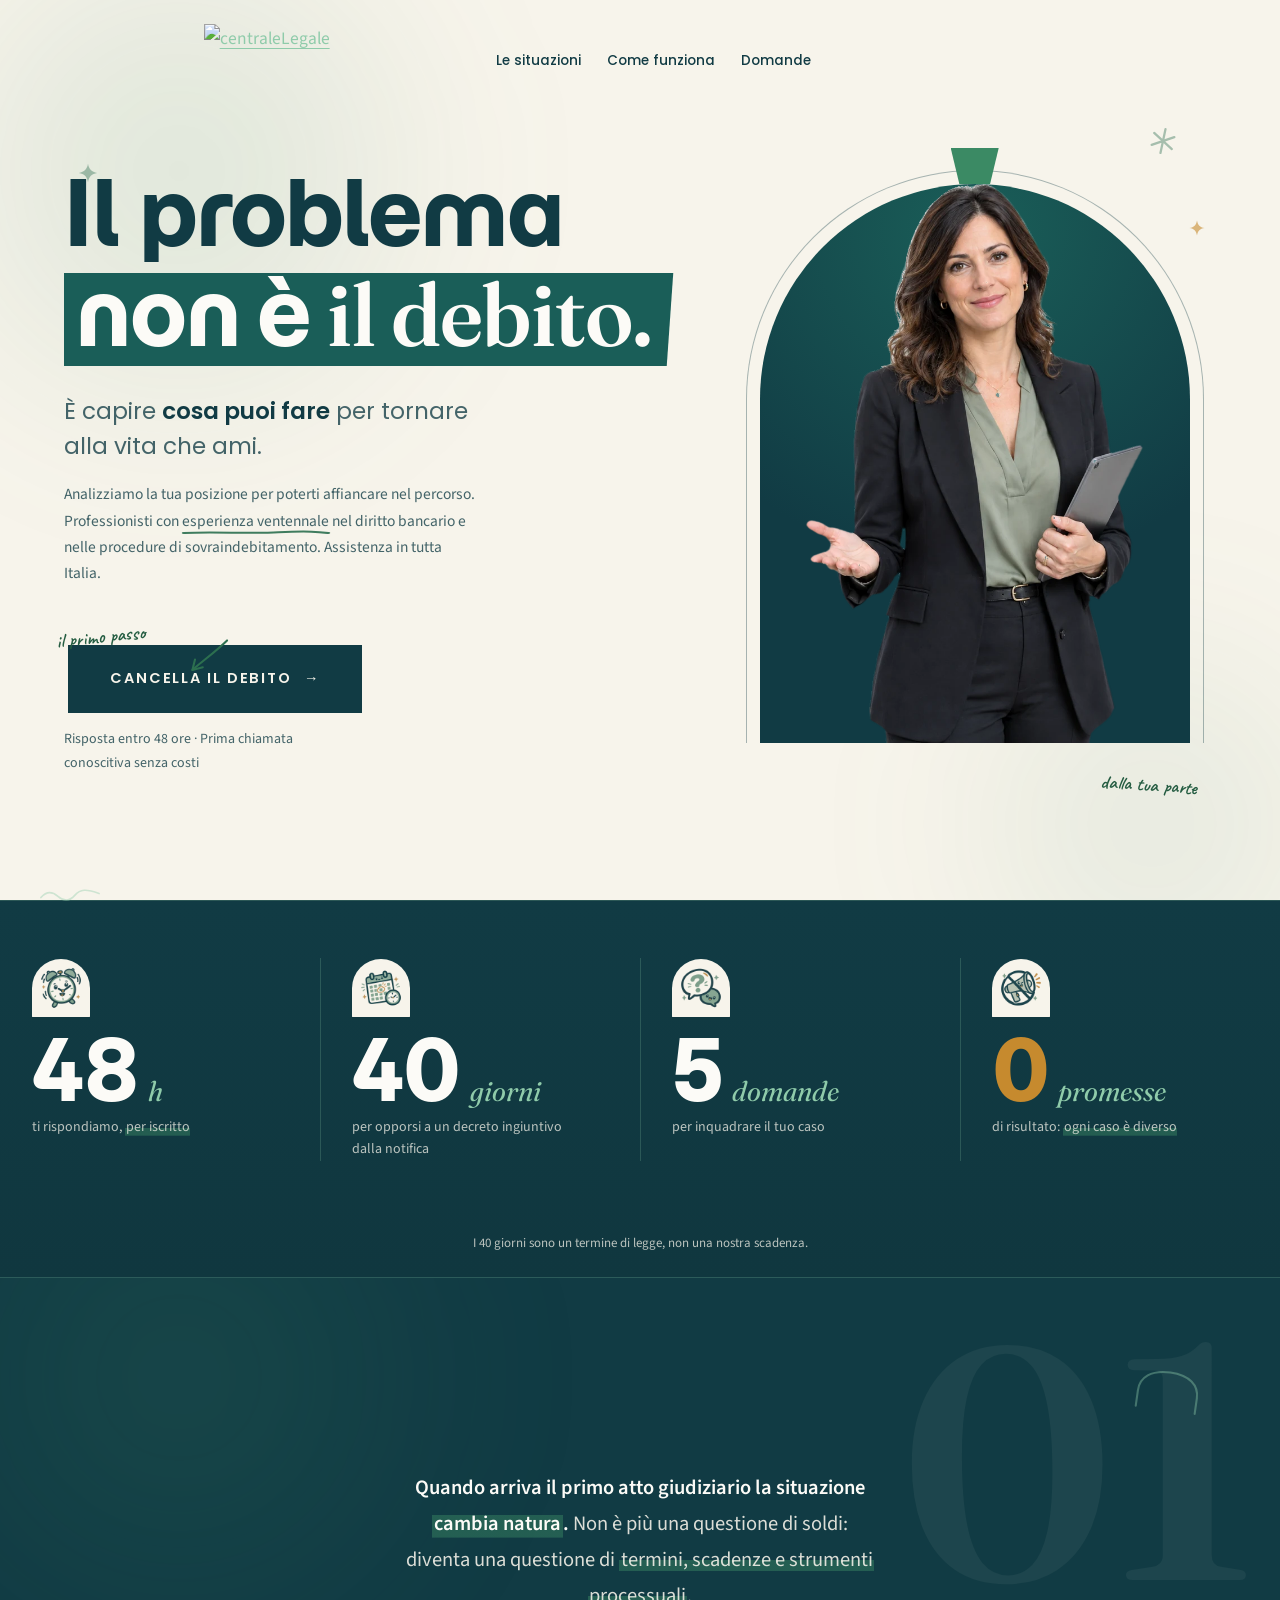
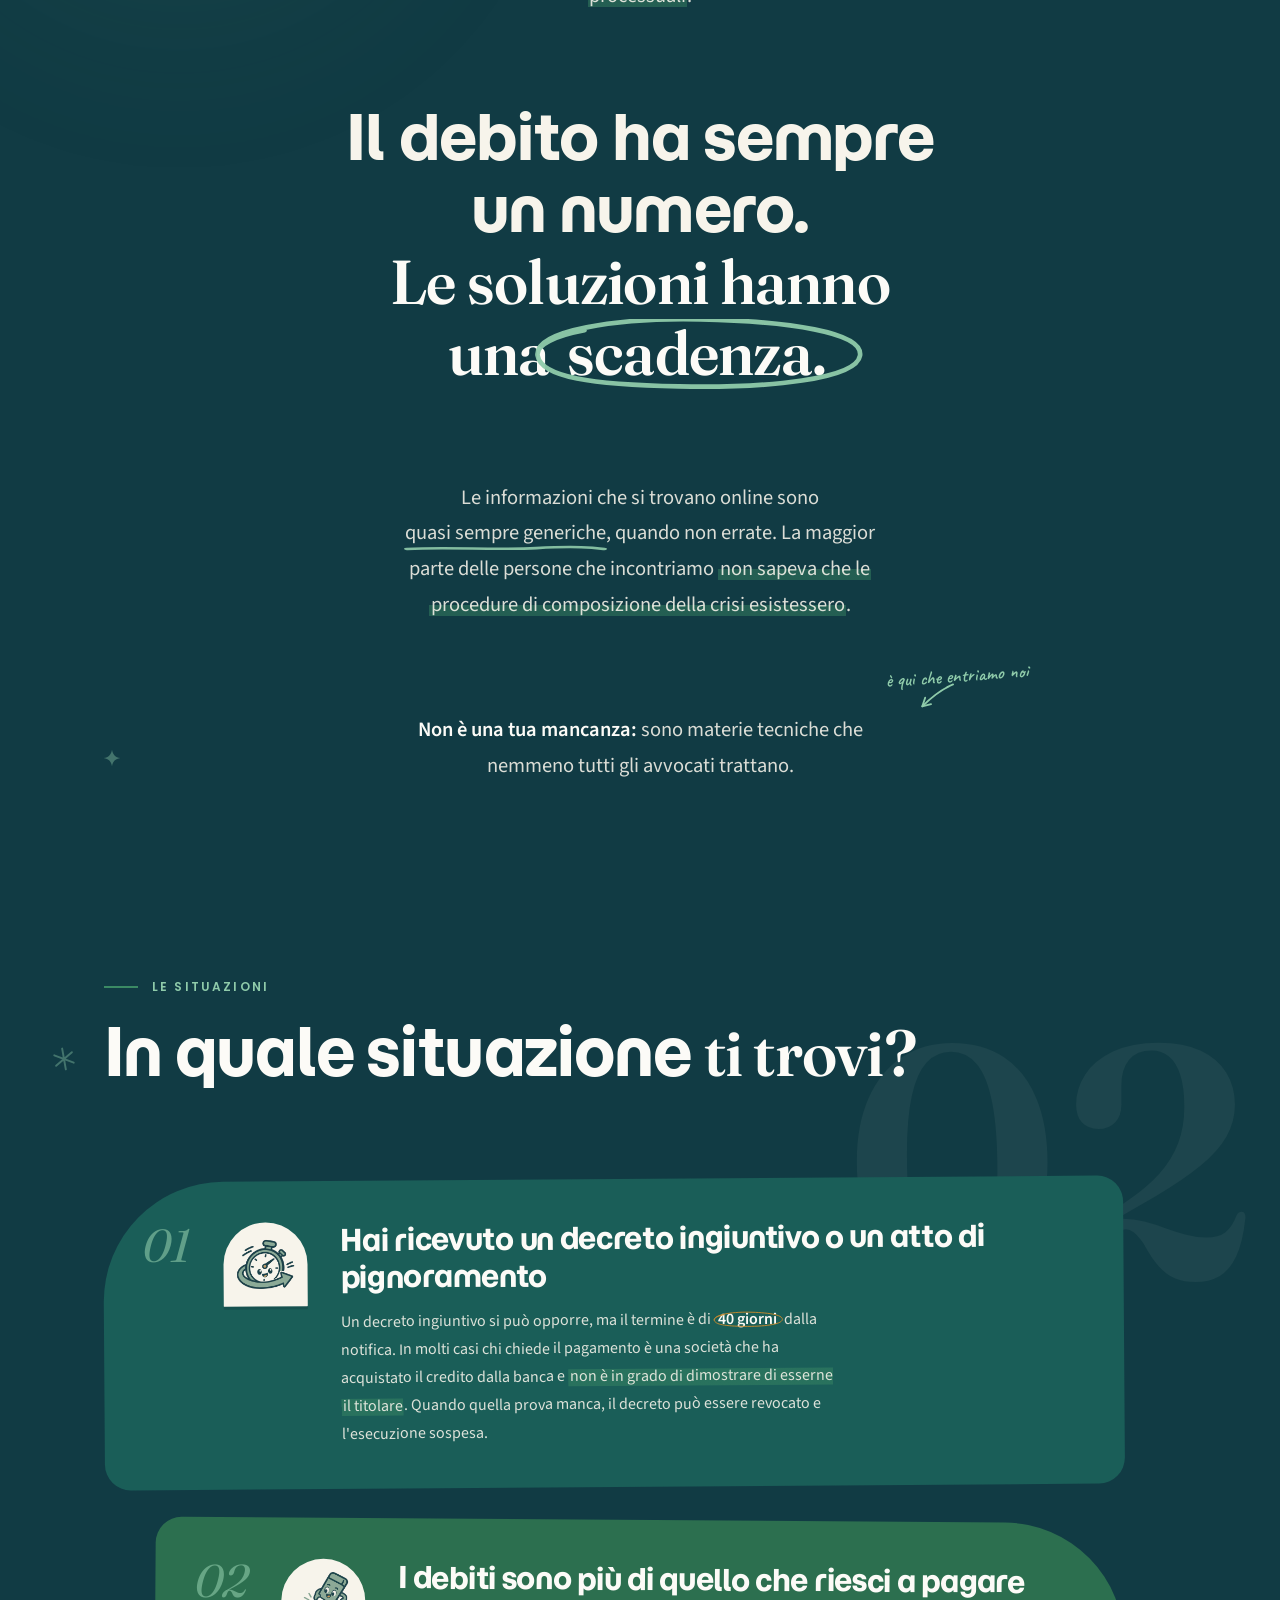
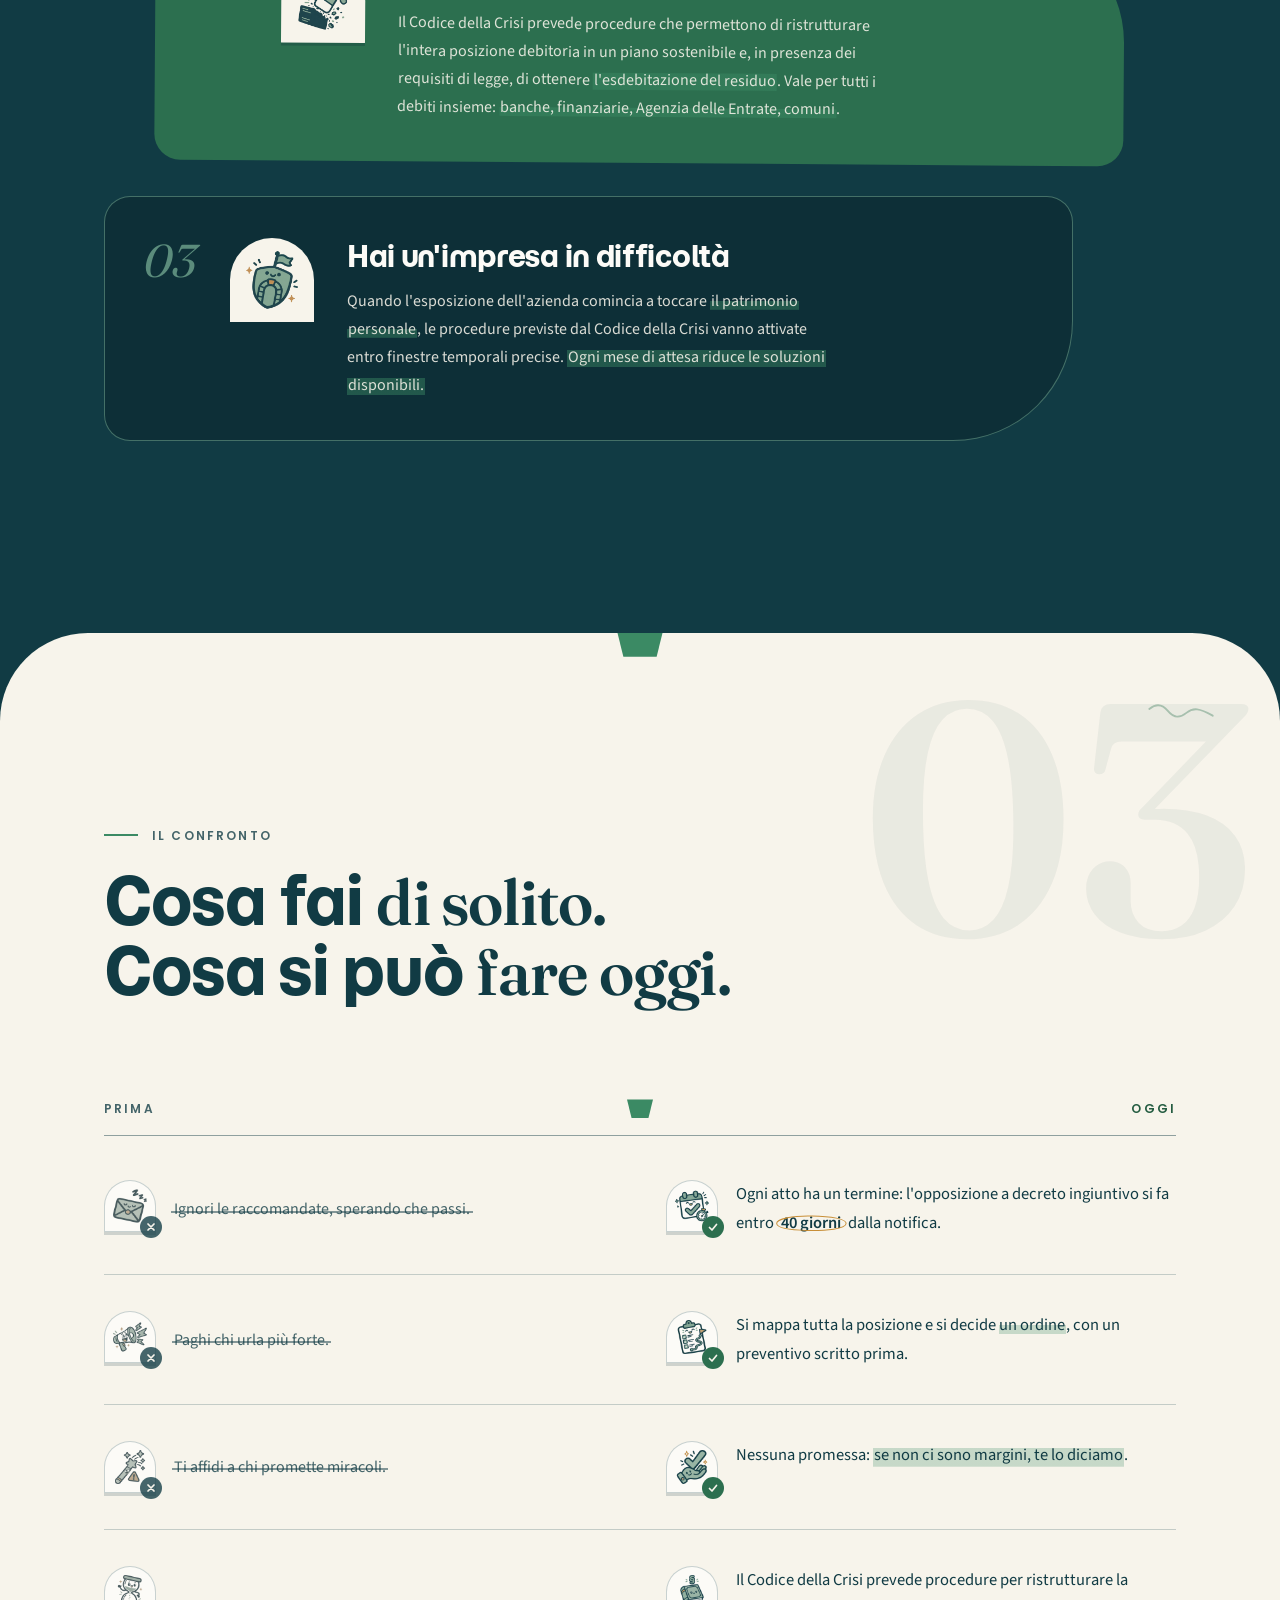
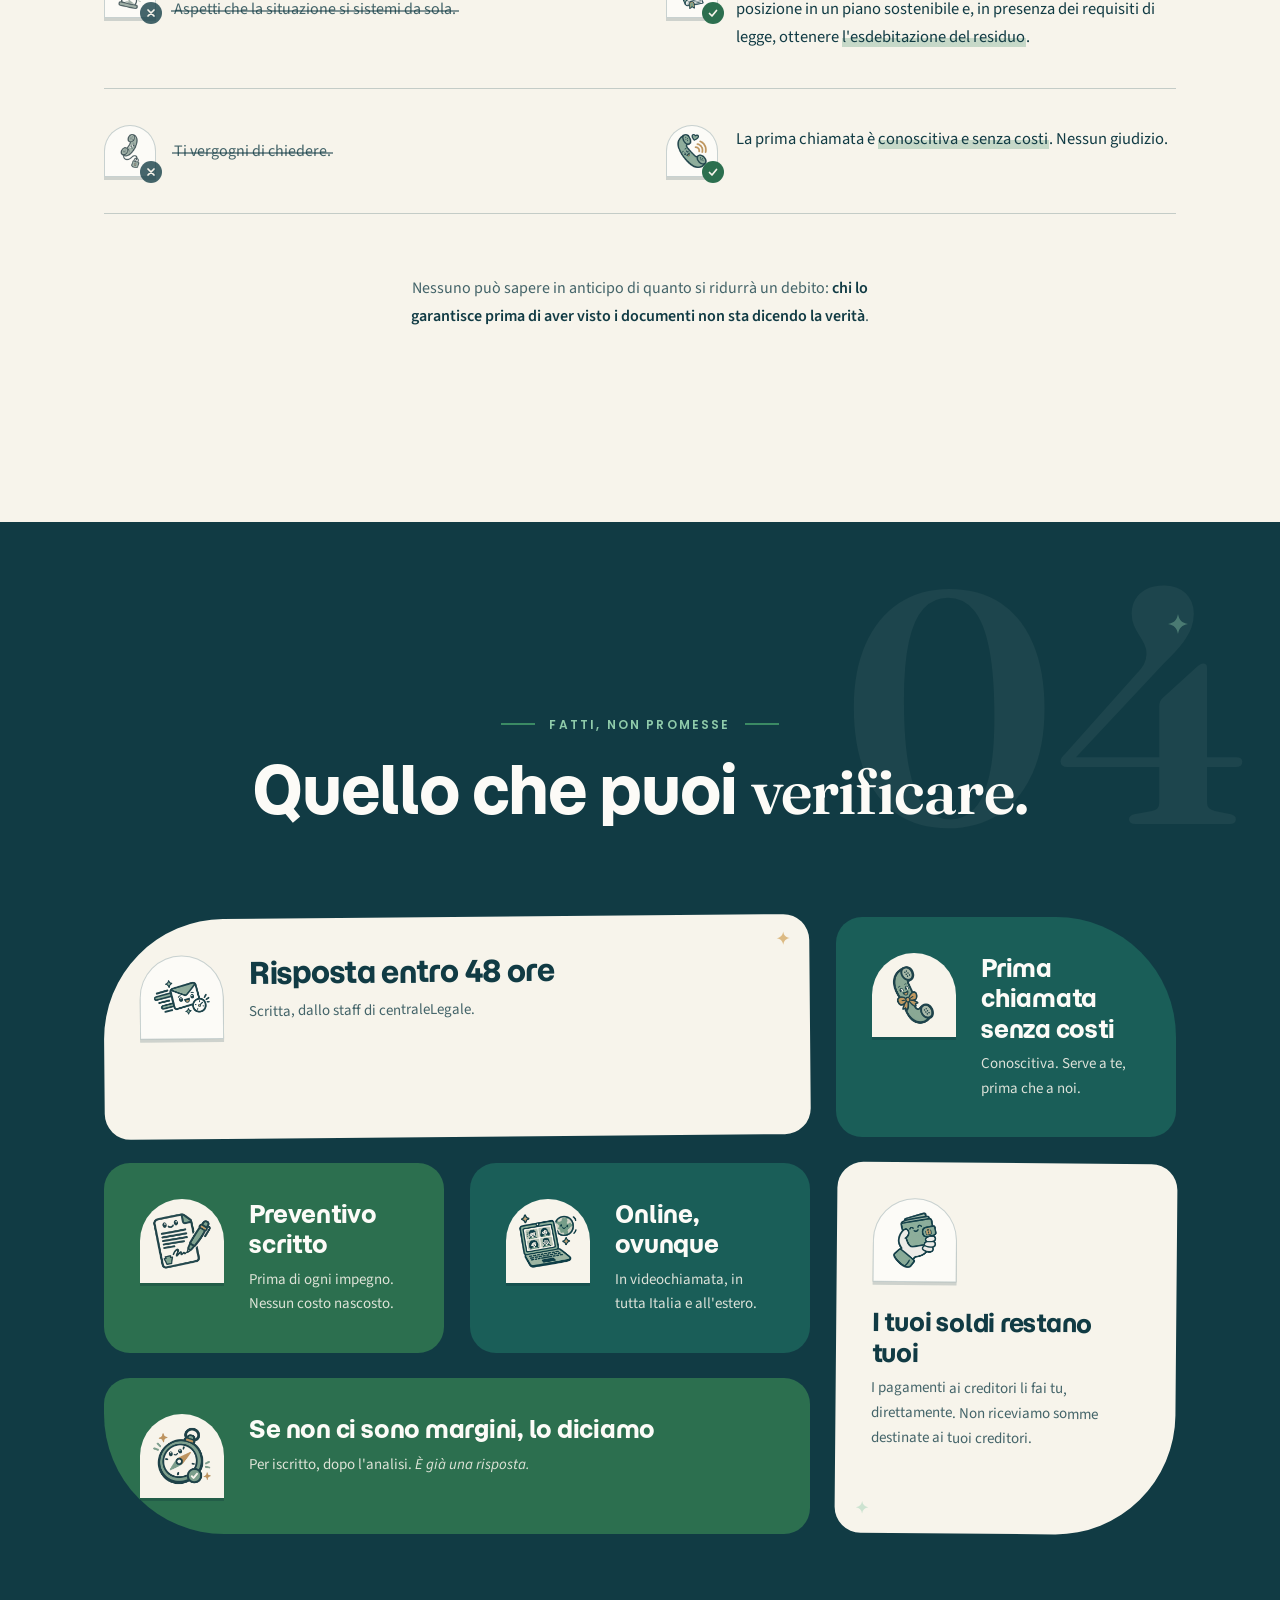
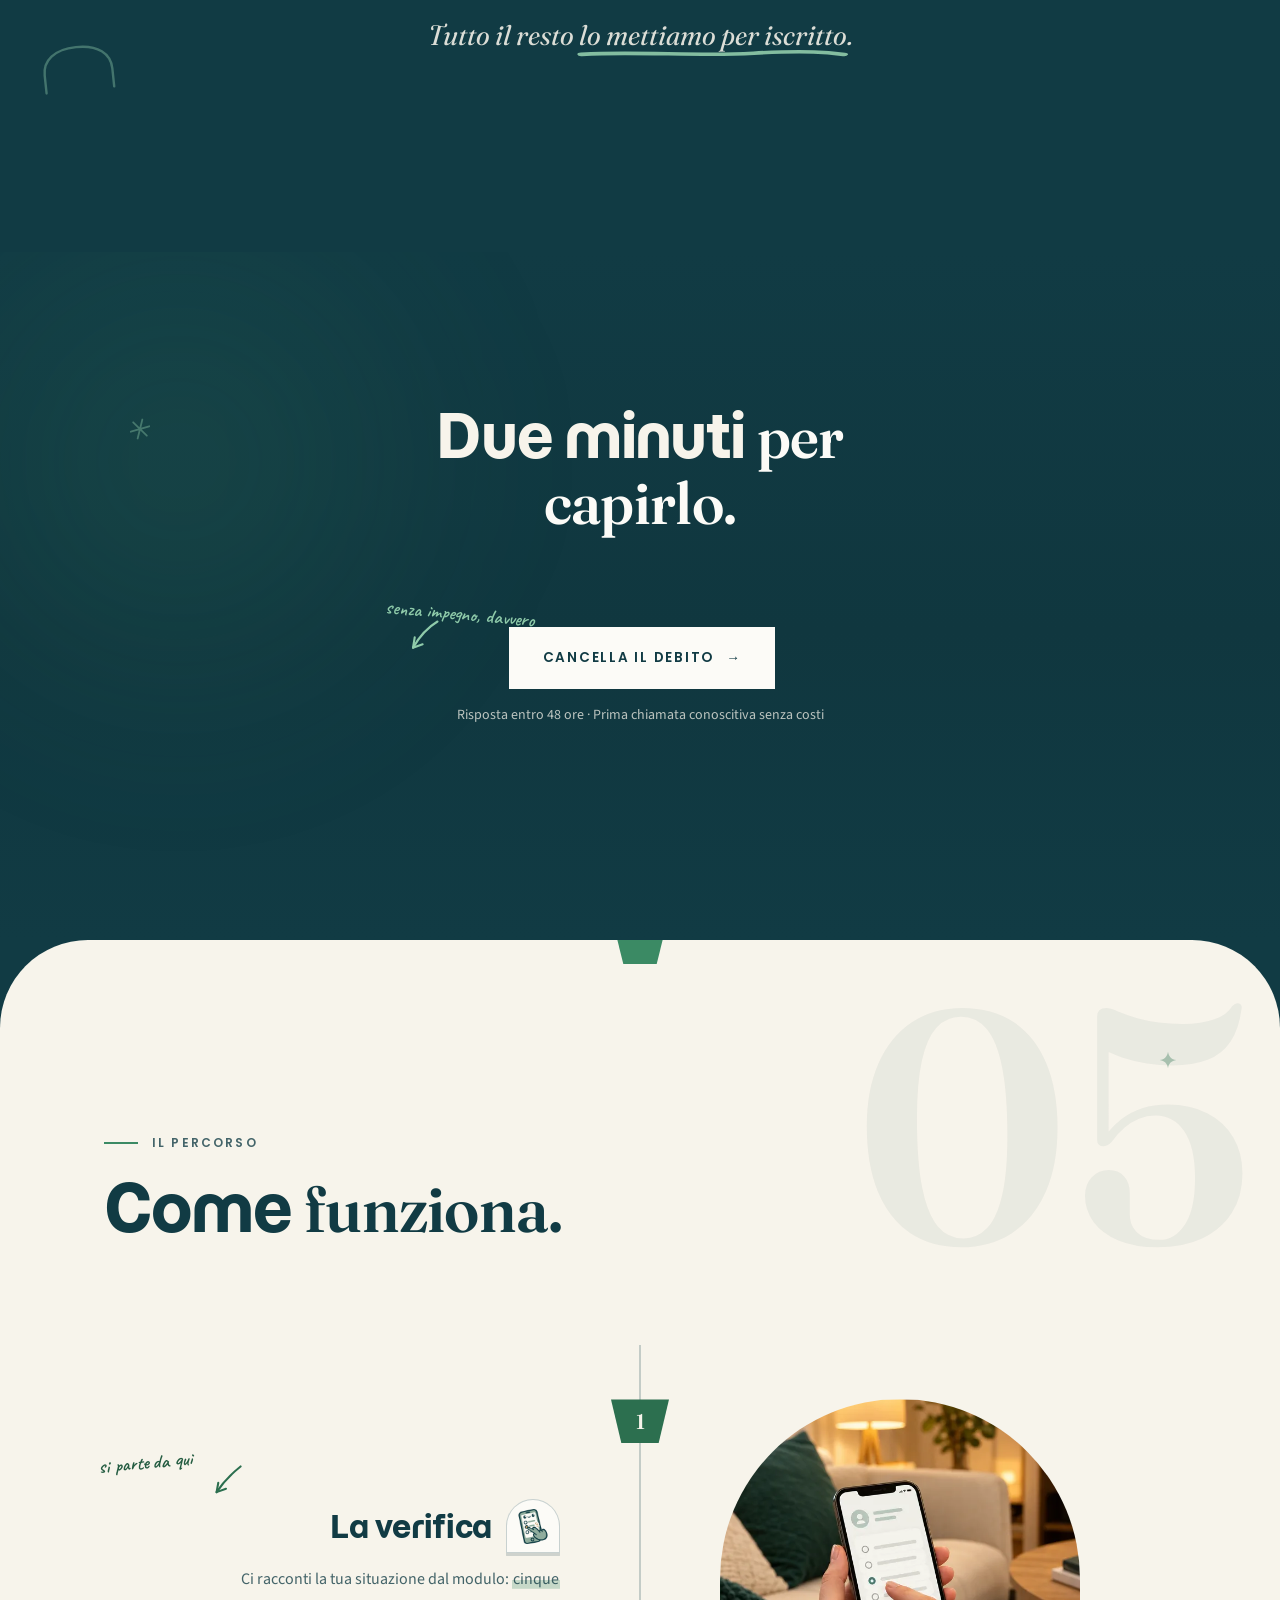
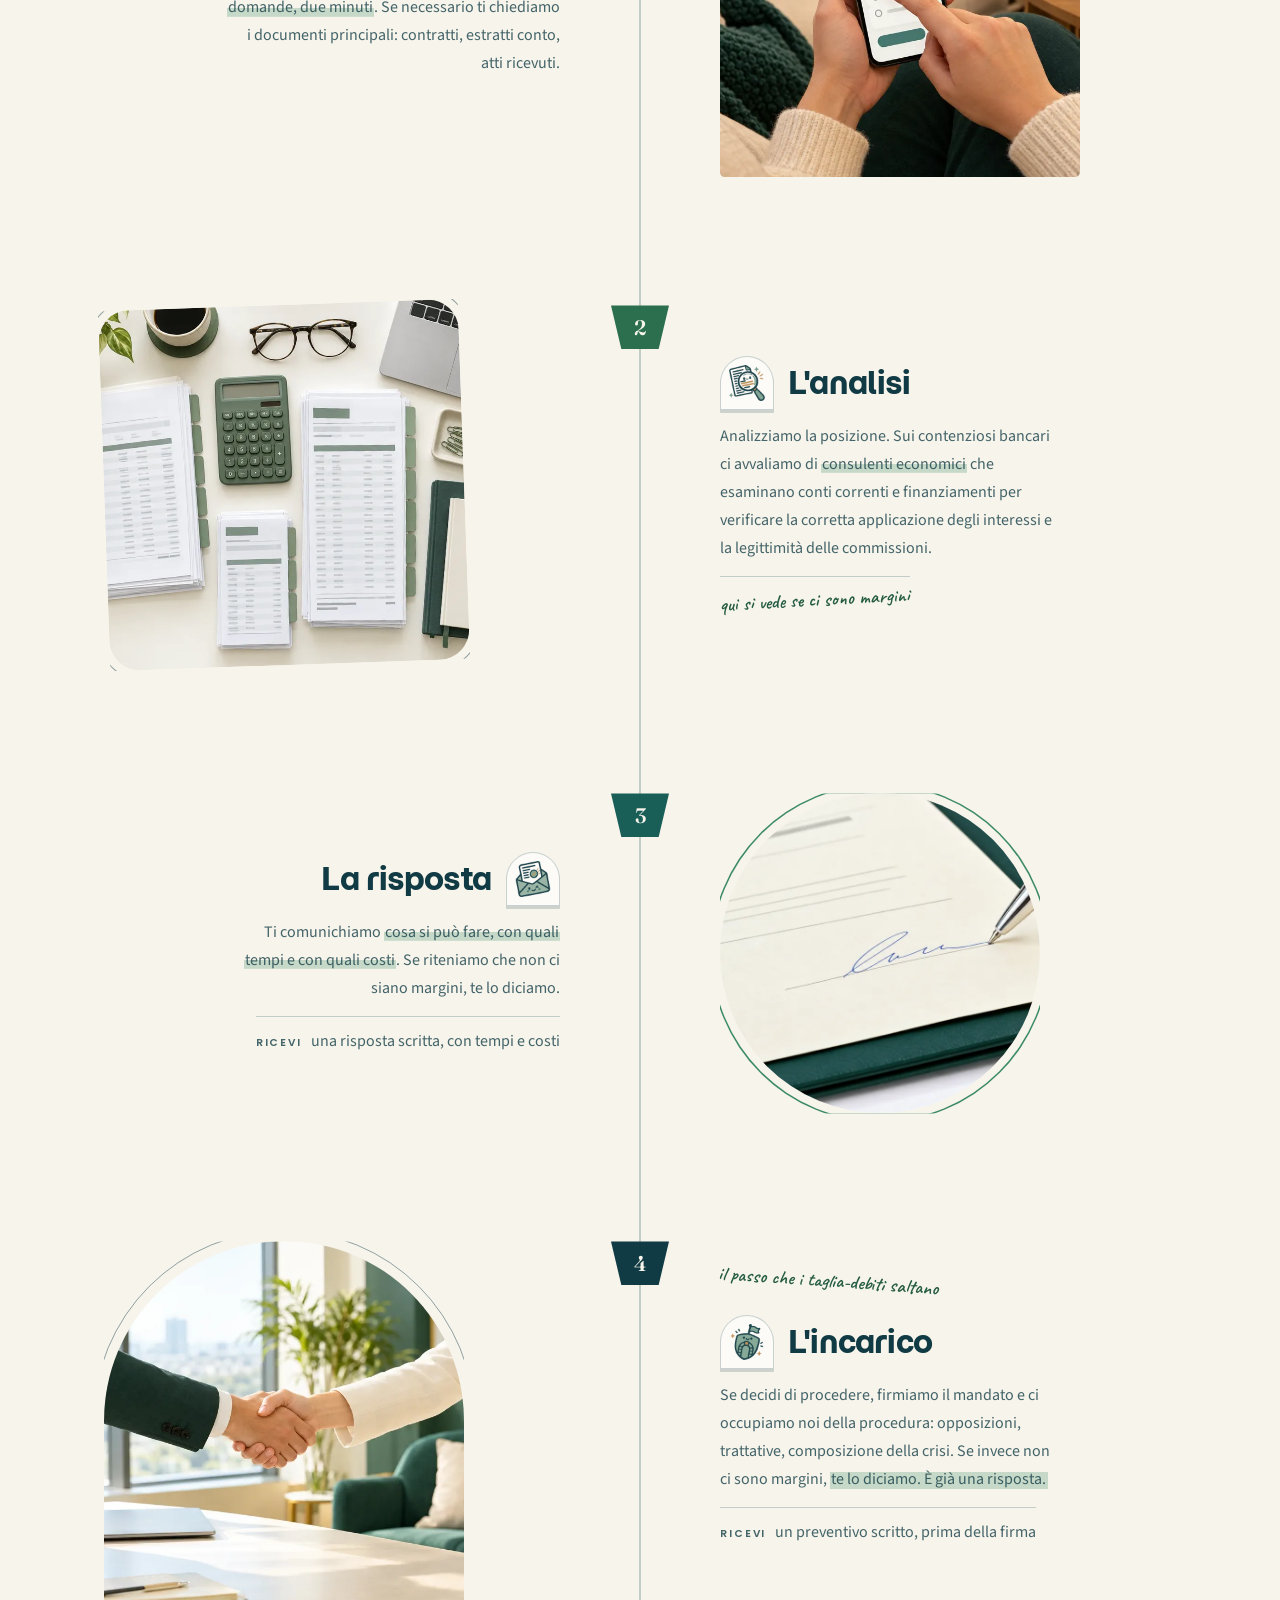
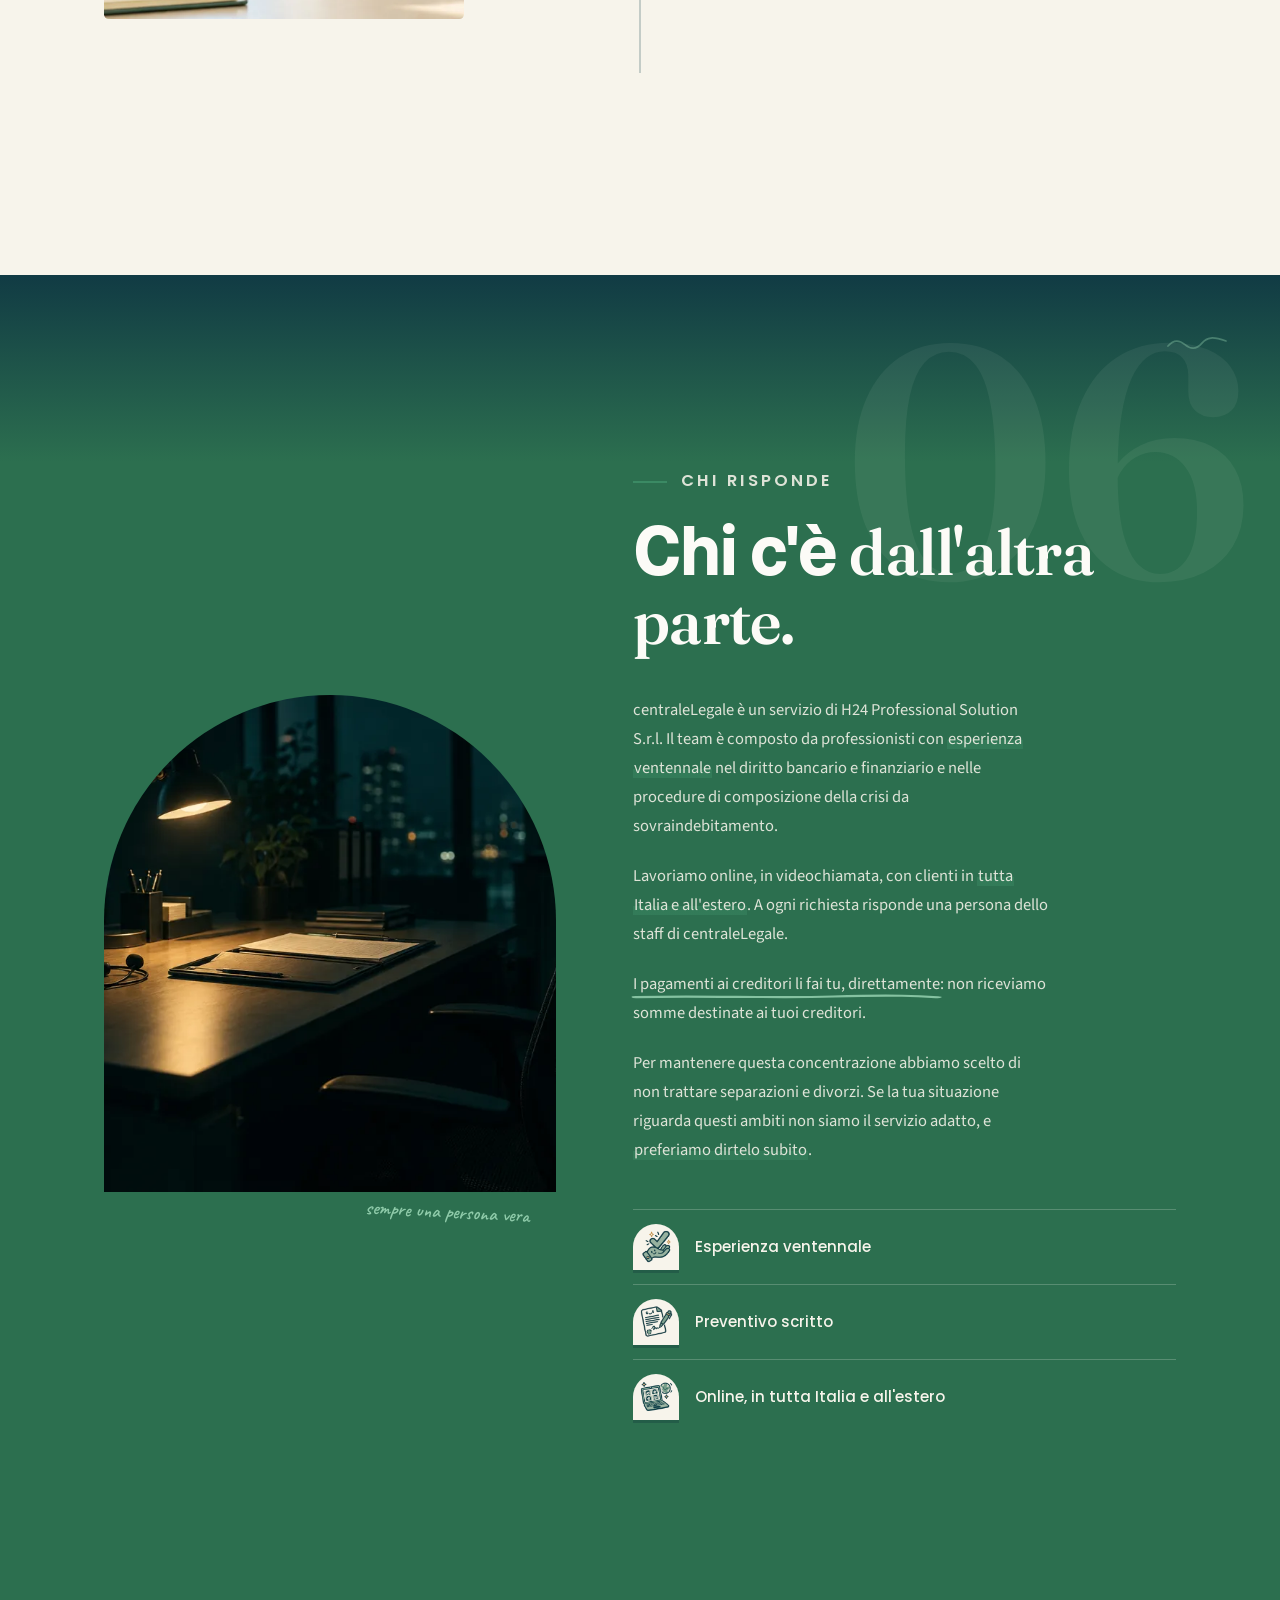
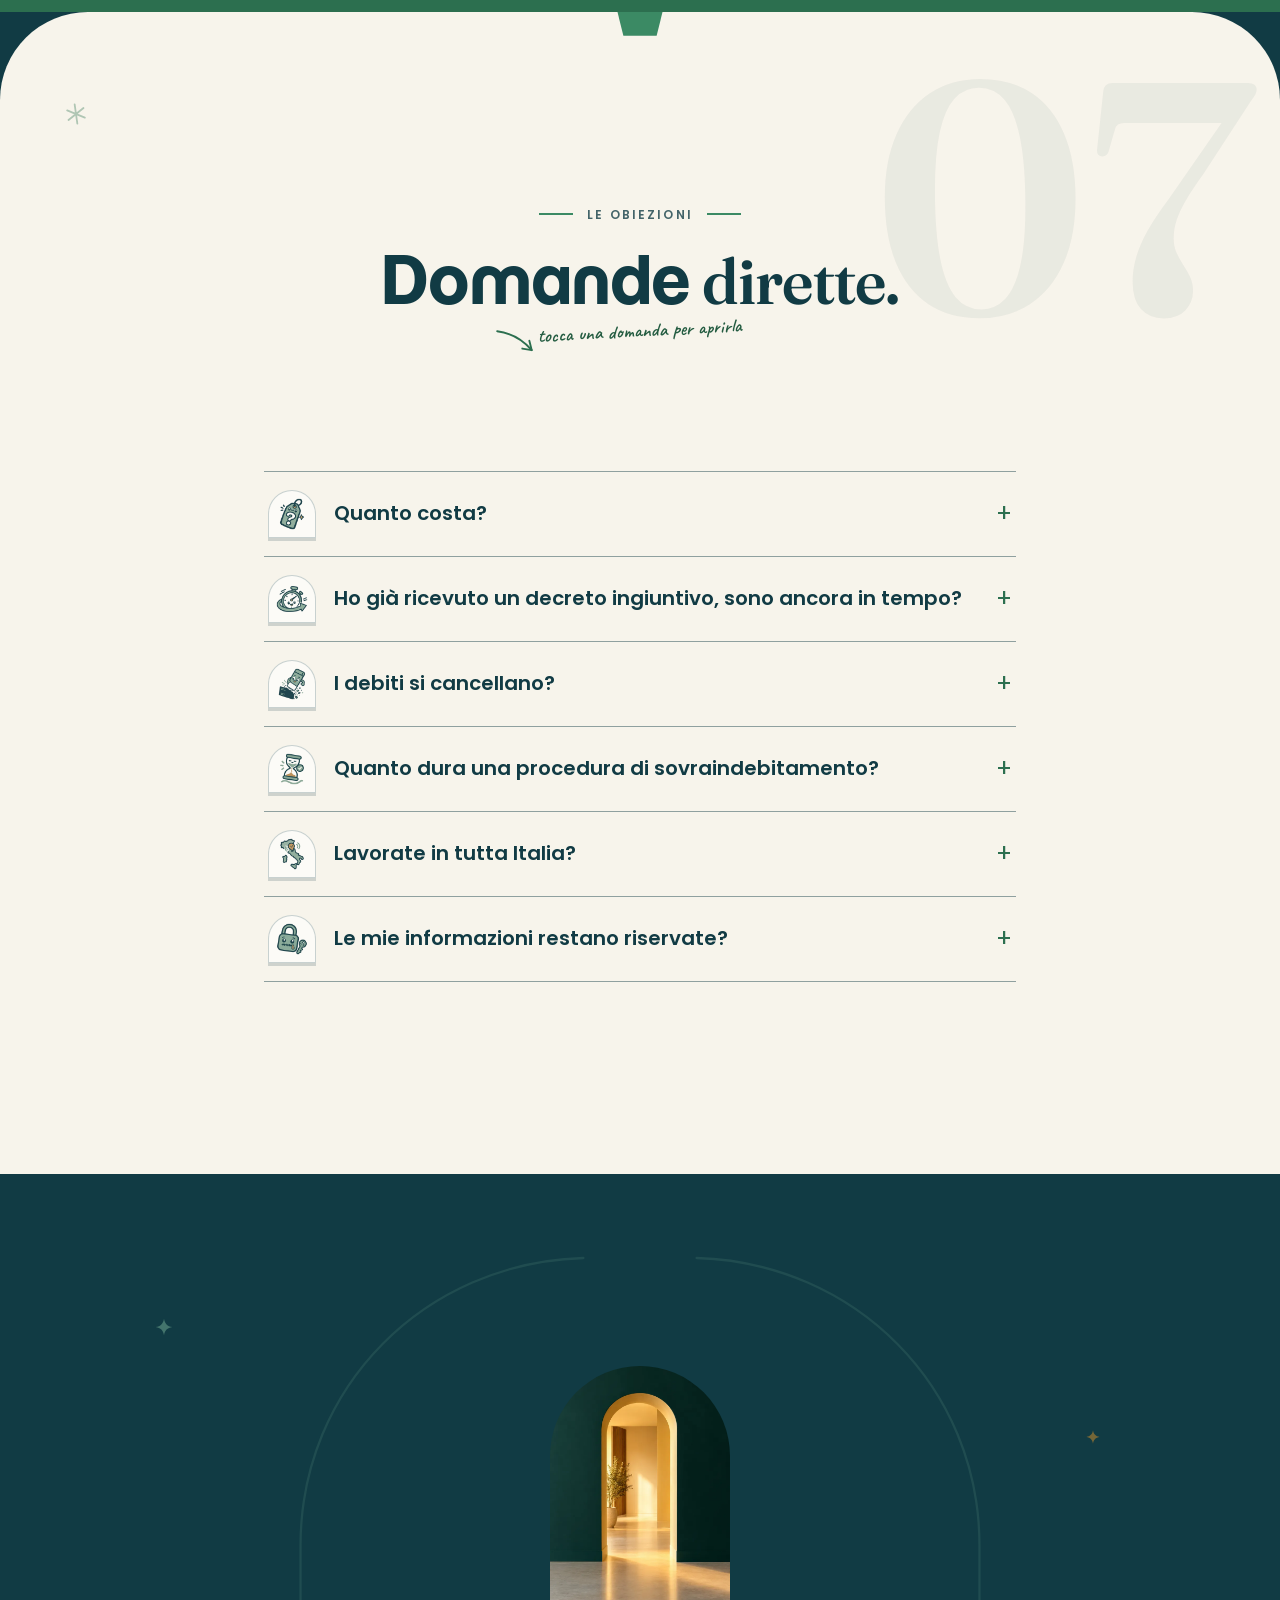
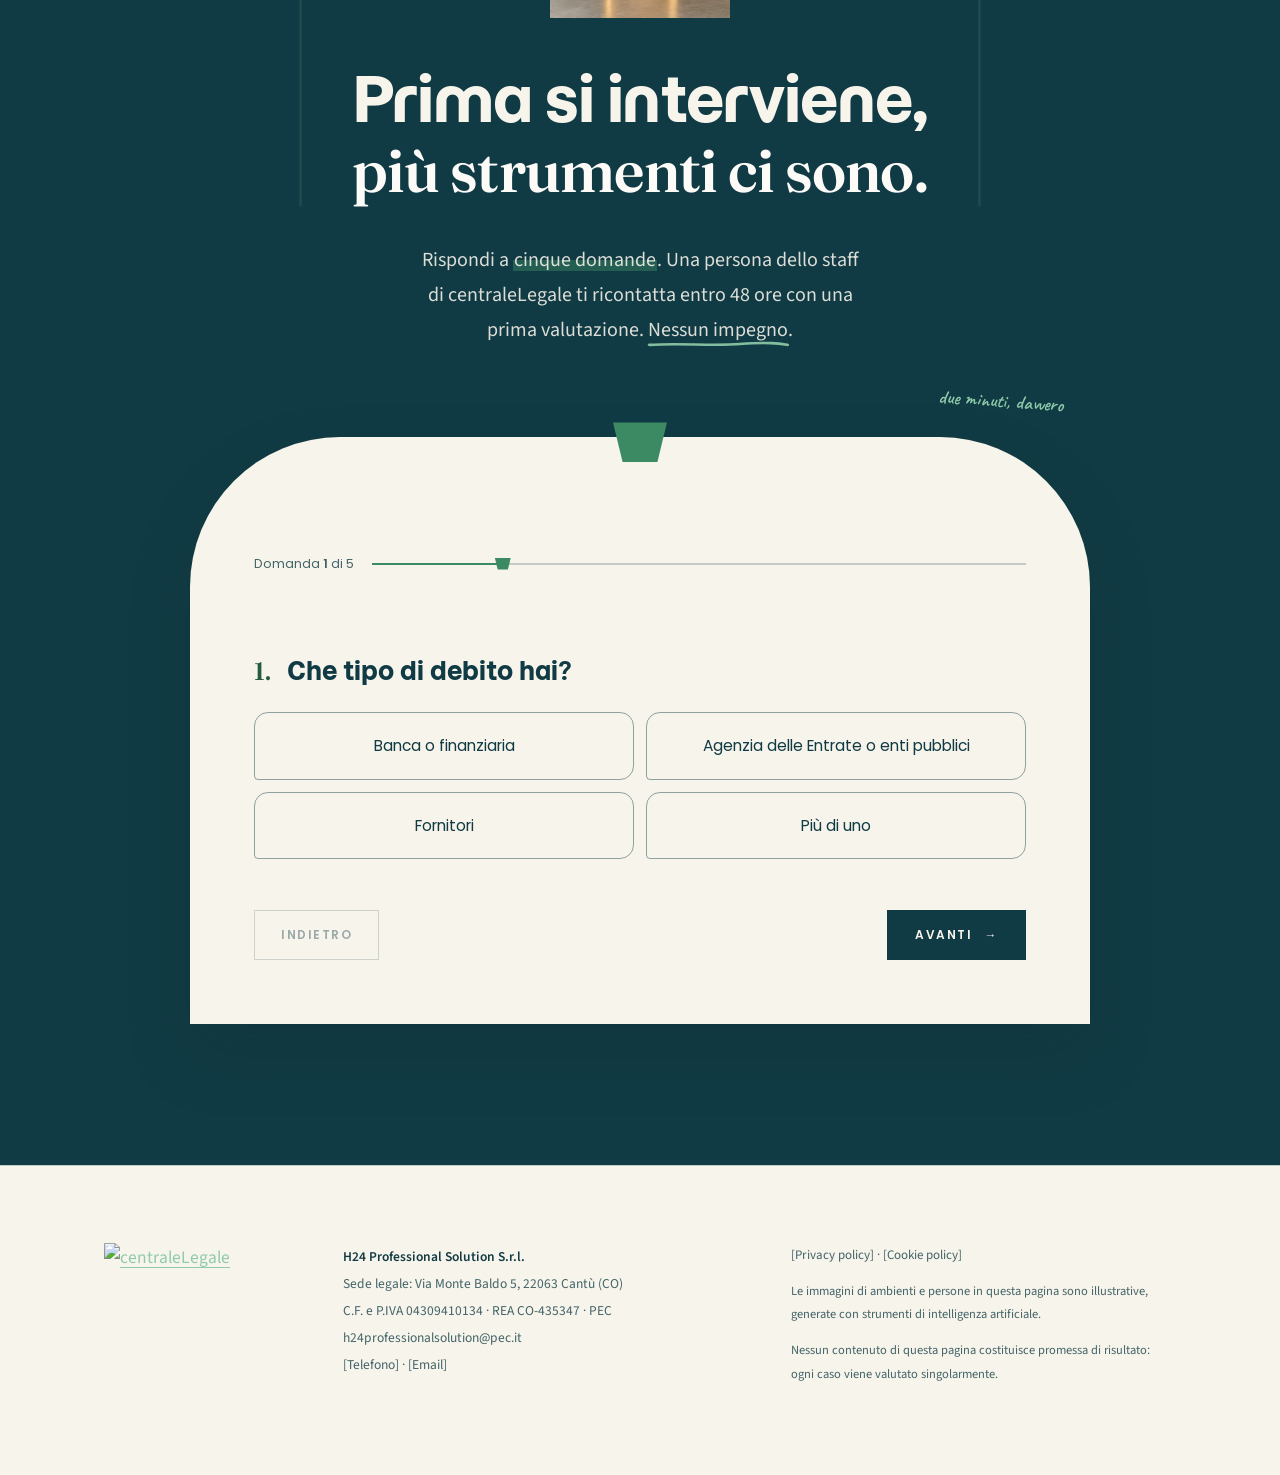
==== hero-bianco/index.html @ 7aa765bb "Rifinitura hero: figura senza frangia, nav centrata con logo grande, variante chiara Cutout dell'avv" ====
<!doctype html>
<html lang="it">
<head>
<meta charset="utf-8">
<meta name="viewport" content="width=device-width, initial-scale=1">
<title>centraleLegale — Il problema non è il debito (hero chiaro)</title>
<meta name="description" content="Professionisti con esperienza ventennale nel diritto bancario e nelle procedure di sovraindebitamento. Verifica la tua posizione: risposta scritta entro 48 ore, nessun impegno. Assistenza in tutta Italia.">
<meta property="og:title" content="centraleLegale — Il problema non è il debito">
<meta property="og:description" content="Il problema non è il debito. È capire cosa puoi fare. Risposta entro 48 ore, prima chiamata conoscitiva senza costi.">
<meta property="og:type" content="website">
<meta name="theme-color" content="#113b44">
<link rel="preload" href="../assets/fonts/MomoTrustDisplay-Regular.woff2" as="font" type="font/woff2" crossorigin>
<link rel="preload" href="../assets/fonts/Fraunces_72pt-SemiBold.woff2" as="font" type="font/woff2" crossorigin>
<link rel="preload" href="../assets/fonts/Poppins-SemiBold.woff2" as="font" type="font/woff2" crossorigin>
<link rel="preload" href="../assets/fonts/SourceSans3-Variable.woff2" as="font" type="font/woff2" crossorigin>
<link rel="icon" href="../assets/img/favicon-32x32.png" sizes="32x32">
<link rel="apple-touch-icon" href="../assets/img/apple-touch-icon.png">
<link rel="stylesheet" href="../assets/css/main.css">
<script>document.documentElement.classList.add('js');</script>

<style>
/* ---- Variante: hero su fondo chiaro ---- */
.tema-chiaro .hero { background: var(--avorio); }
.tema-chiaro .hero__title { color: var(--notte); }
.tema-chiaro .marca { color: var(--bianco); }
.tema-chiaro .hero__sub { color: var(--notte-75); }
.tema-chiaro .hero__sub strong { color: var(--notte); }
.tema-chiaro .hero__lead { color: var(--notte-75); }
.tema-chiaro .hero .sotto--chiaro path { stroke: var(--bosco); }
.tema-chiaro .hero .appunto { color: var(--bosco-testo); }
.tema-chiaro .hero .freccia-tec path { stroke: var(--bosco); }
.tema-chiaro .hero .microcopy { color: var(--notte-75); }
.tema-chiaro .hero .deco { color: rgba(44, 111, 79, 0.4); }
.tema-chiaro .hero .deco--ambra { color: rgba(198, 138, 46, 0.6); }
.tema-chiaro .btn--hero, .tema-chiaro .btn--nav { background: var(--notte); color: var(--avorio); }
.tema-chiaro .btn--hero:hover, .tema-chiaro .btn--nav:hover { background: var(--petrolio); color: var(--avorio); }
html.js .tema-chiaro .btn--hero { animation-name: respiro-notte; }
@keyframes respiro-notte {
  0%, 100% { box-shadow: 0 0 0 0 rgba(17, 59, 68, 0.32); }
  55% { box-shadow: 0 0 0 16px rgba(17, 59, 68, 0); }
}
.tema-chiaro .hero__arch::before { border-color: rgba(17, 59, 68, 0.35); }
.tema-chiaro .hero .alone .a1 { background: radial-gradient(circle, rgba(59, 138, 100, 0.14), transparent 68%); }
.tema-chiaro .hero .alone .a2 { background: radial-gradient(circle, rgba(59, 138, 100, 0.1), transparent 70%); }
.tema-chiaro .nav__voce { color: var(--notte); }
.tema-chiaro .nav__voce:hover { color: var(--bosco-testo); }
.tema-chiaro .hero :focus-visible { outline-color: var(--bosco); }
</style>
</head>
<body class="tema-chiaro">

<a class="skip" href="#verifica">Vai al modulo di verifica</a>

<div class="lettura" aria-hidden="true"><i></i></div>

<header class="nav">
  <a class="nav__logo" href="#top" aria-label="centraleLegale">
    <img src="../assets/img/Marchio.Colori.svg" alt="centraleLegale" width="280" height="86">
  </a>
  <nav class="nav__destra" aria-label="Azioni">
    <a class="nav__voce" href="#situazioni">Le situazioni</a>
    <a class="nav__voce" href="#percorso">Come funziona</a>
    <a class="nav__voce" href="#domande">Domande</a>
    <a class="btn btn--nav" href="#verifica">Cancella il Debito</a>
  </nav>
</header>

<div class="stickybar" aria-hidden="true">
  <span class="stickybar__fatto">Risposta entro 48 ore · Prima chiamata senza costi</span>
  <a class="btn btn--bar" href="#verifica" tabindex="-1">Cancella il Debito</a>
</div>

<main id="top">

  <!-- 01 · HERO — doppia colonna come la v1, marca verde, appunti verso la CTA -->
  <section class="hero" aria-labelledby="hero-title">
    <div class="alone" aria-hidden="true"><i class="a1"></i><i class="a2"></i></div>
    <span class="deco deco--sparkle" style="left:6%; top:18%; width:22px; --fd:0.6s" aria-hidden="true"><svg viewBox="0 0 24 24"><path d="M12 2 C13 8 16 11 22 12 C16 13 13 16 12 22 C11 16 8 13 2 12 C8 11 11 8 12 2 Z"/></svg></span>
    <span class="deco deco--asterisco" style="right:8%; top:14%; width:30px; --rot:12deg; --fd:1.4s" aria-hidden="true"><svg viewBox="0 0 32 32"><path d="M16 3 V29 M5 9.5 L27 22.5 M27 9.5 L5 22.5"/></svg></span>
    <div class="hero__grid">
      <div class="hero__content">
        <h1 class="hero__title" id="hero-title">
          <span class="riga"><span class="mt">Il problema</span></span>
          <span class="riga" style="--d:110ms"><span class="marca"><span class="mt">non è&nbsp;</span><span class="fr">il debito.</span></span></span>
        </h1>
        <p class="hero__sub rv" style="--d:260ms">È capire <strong>cosa puoi fare</strong> per tornare alla vita che ami.</p>
        <p class="hero__lead rv" style="--d:340ms">Analizziamo la tua posizione per poterti affiancare nel percorso. Professionisti con <span class="sotto sotto--chiaro">esperienza ventennale<svg viewBox="0 0 200 14" preserveAspectRatio="none" aria-hidden="true"><path pathLength="1" d="M4 9 C 45 4, 90 12, 130 7 S 185 6, 196 9"/></svg></span> nel diritto bancario e nelle procedure di sovraindebitamento. Assistenza in tutta Italia.</p>
        <div class="hero__azione rv" style="--d:440ms">
          <span class="con-appunto" aria-hidden="true">
            <span class="appunto" style="left:-8px; top:-56px; --rot:-6deg">il primo passo</span>
            <span class="freccia-tec" style="left:118px; top:-46px; width:52px">
              <svg viewBox="0 0 60 46"><path pathLength="1" d="M52 4 C 40 16, 26 26, 12 38"/><path pathLength="1" class="punta" d="M12 38 l12 -3 m-12 3 l3 -12"/></svg>
            </span>
          </span>
          <a class="btn btn--hero" id="cta-hero" href="#verifica">Cancella il Debito <span class="btn__freccia" aria-hidden="true">→</span></a>
          <p class="microcopy">Risposta entro 48 ore · Prima chiamata conoscitiva senza costi</p>
        </div>
      </div>
      <figure class="hero__figura rv" style="--d:300ms">
        <span class="deco deco--sparkle deco--ambra" style="right:2%; top:6%; width:18px; --fd:2s" aria-hidden="true"><svg viewBox="0 0 24 24"><path d="M12 2 C13 8 16 11 22 12 C16 13 13 16 12 22 C11 16 8 13 2 12 C8 11 11 8 12 2 Z"/></svg></span>
        <span class="hero__arch">
          <span class="hero__arch-chiave" aria-hidden="true"></span>
          <span class="hero__arch-clip">
            <img class="hero__figura-img" src="../assets/img/v2/foto/avvocata.webp" alt="Professionista dello staff in giacca verde petrolio, sorriso rassicurante — immagine illustrativa generata con AI" width="599" height="995">
          </span>
        </span>
        <span class="appunto appunto--figura" aria-hidden="true" style="--rot:4deg">dalla tua parte</span>
      </figure>
    </div>
  </section>

  <!-- 02 · DATA-STRIP — numeri veri + icone -->
  <section class="numeri" aria-label="I numeri del servizio">
    <span class="deco deco--squiggle" style="left:3%; top:-14px; width:64px; --rot:-4deg" aria-hidden="true"><svg viewBox="0 0 90 24"><path pathLength="1" d="M4 12 C 12 4, 20 4, 28 12 S 44 20, 52 12 S 68 4, 86 12"/></svg></span>
    <div class="numeri__griglia">
      <div class="numero rv">
        <span class="chip chip--s" aria-hidden="true"><img src="../assets/img/v2/icone/pop/orologio.webp" alt="" width="480" height="480" loading="lazy"></span>
        <p class="numero__cifra"><span class="conta" data-fine="48">48</span><span class="numero__unita">h</span></p>
        <p class="numero__voce">ti rispondiamo, <span class="hi hi--scuro">per iscritto</span></p>
      </div>
      <div class="numero rv" style="--d:90ms">
        <span class="chip chip--s" aria-hidden="true"><img src="../assets/img/v2/icone/pop/calendario.webp" alt="" width="480" height="480" loading="lazy"></span>
        <p class="numero__cifra"><span class="conta" data-fine="40">40</span><span class="numero__unita">giorni</span></p>
        <p class="numero__voce">per opporsi a un decreto ingiuntivo dalla notifica</p>
      </div>
      <div class="numero rv" style="--d:180ms">
        <span class="chip chip--s" aria-hidden="true"><img src="../assets/img/v2/icone/pop/domande.webp" alt="" width="480" height="480" loading="lazy"></span>
        <p class="numero__cifra"><span class="conta" data-fine="5">5</span><span class="numero__unita">domande</span></p>
        <p class="numero__voce">per inquadrare il tuo caso</p>
      </div>
      <div class="numero numero--manifesto rv" style="--d:270ms">
        <span class="chip chip--s" aria-hidden="true"><img src="../assets/img/v2/icone/pop/no-promesse.webp" alt="" width="480" height="480" loading="lazy"></span>
        <p class="numero__cifra"><span>0</span><span class="numero__unita">promesse</span></p>
        <p class="numero__voce">di risultato: <span class="hi hi--scuro">ogni caso è diverso</span></p>
      </div>
    </div>
    <p class="numeri__nota rv">I 40 giorni sono un termine di legge, non una nostra scadenza.</p>
  </section>

  <!-- 03 · REFRAME -->
  <section class="reframe capitolo" data-capitolo="01" aria-labelledby="reframe-title">
    <div class="alone" aria-hidden="true"><i class="a1"></i></div>
    <span class="deco deco--arco" style="right:6%; top:90px; width:70px; --rot:8deg; --fd:1s" aria-hidden="true"><svg viewBox="0 0 80 50"><path pathLength="1" d="M6 48 V30 C6 15 18 5 40 5 C62 5 74 15 74 30 V48"/></svg></span>
    <span class="deco deco--sparkle" style="left:8%; bottom:16%; width:20px; --fd:2.4s" aria-hidden="true"><svg viewBox="0 0 24 24"><path d="M12 2 C13 8 16 11 22 12 C16 13 13 16 12 22 C11 16 8 13 2 12 C8 11 11 8 12 2 Z"/></svg></span>
    <div class="colonna">
      <h2 class="visually-hidden" id="reframe-title">Perché succede</h2>
      <p class="blocco rv"><strong>Quando arriva il primo atto giudiziario la situazione <span class="marca-salvia">cambia natura</span>.</strong> Non è più una questione di soldi: diventa una questione di <span class="hi hi--scuro">termini, scadenze e strumenti processuali</span>.</p>
      <div class="statement">
        <span class="riga"><span class="mt">Il debito ha sempre</span></span>
        <span class="riga" style="--d:100ms"><span class="mt">un numero.</span></span>
        <span class="riga" style="--d:200ms"><span class="fr">Le soluzioni hanno</span></span>
        <span class="riga" style="--d:300ms"><span class="fr">una <span class="cerchio">scadenza.<svg viewBox="0 0 204 48" aria-hidden="true"><path pathLength="1" d="M14 26 C 12 12, 58 5, 104 6 C 152 7, 194 13, 192 26 C 190 39, 142 44, 92 43 C 44 42, 16 38, 14 26 C 13 20, 24 15, 40 12"/></svg></span></span></span>
      </div>
      <p class="blocco rv">Le informazioni che si trovano online sono <span class="sotto sotto--chiaro">quasi sempre generiche<svg viewBox="0 0 200 14" preserveAspectRatio="none" aria-hidden="true"><path pathLength="1" d="M4 9 C 45 4, 90 12, 130 7 S 185 6, 196 9"/></svg></span>, quando non errate. La maggior parte delle persone che incontriamo <span class="hi hi--scuro">non sapeva che le procedure di composizione della crisi esistessero</span>.</p>
      <div class="con-nota rv">
        <span class="appunto appunto--nota" aria-hidden="true" style="--rot:-4deg">è qui che entriamo noi</span>
        <span class="freccia-tec freccia-tec--nota" aria-hidden="true">
          <svg viewBox="0 0 60 44"><path pathLength="1" d="M56 6 C 42 12, 26 24, 14 36"/><path pathLength="1" class="punta" d="M14 36 l12 -3 m-12 3 l4 -12"/></svg>
        </span>
        <p class="blocco blocco--chiusa"><strong>Non è una tua mancanza:</strong> sono materie tecniche che nemmeno tutti gli avvocati trattano.</p>
      </div>
    </div>
  </section>

  <!-- 04 · LE TRE SITUAZIONI — tre carte, tre pelli -->
  <section class="fronti capitolo" data-capitolo="02" id="situazioni" aria-labelledby="fronti-title">
    <span class="deco deco--asterisco" style="left:4%; top:70px; width:26px; --rot:-10deg; --fd:1.8s" aria-hidden="true"><svg viewBox="0 0 32 32"><path d="M16 3 V29 M5 9.5 L27 22.5 M27 9.5 L5 22.5"/></svg></span>
    <div class="contenitore">
      <header class="sezione__testa">
        <p class="kicker kicker--scuro caps rv">Le situazioni</p>
        <h2 class="sezione__titolo sezione__titolo--chiaro rv" id="fronti-title"><span class="mt">In quale situazione</span> <span class="fr">ti trovi?</span></h2>
      </header>
      <div class="fronti__lista">
        <article class="fronte fronte--uno rv">
          <span class="fronte__numero" aria-hidden="true">01</span>
          <span class="chip chip--fronte" aria-hidden="true"><img src="../assets/img/v2/icone/pop/cronometro.webp" alt="" width="480" height="480" loading="lazy"></span>
          <div class="fronte__corpo">
            <h3 class="fronte__titolo">Hai ricevuto un decreto ingiuntivo o un atto di pignoramento</h3>
            <p class="fronte__testo">Un decreto ingiuntivo si può opporre, ma il termine è di <strong class="cerchio cerchio--ambra num">40 giorni<svg viewBox="0 0 204 48" aria-hidden="true"><path pathLength="1" d="M14 26 C 12 12, 58 5, 104 6 C 152 7, 194 13, 192 26 C 190 39, 142 44, 92 43 C 44 42, 16 38, 14 26 C 13 20, 24 15, 40 12"/></svg></strong> dalla notifica. In molti casi chi chiede il pagamento è una società che ha acquistato il credito dalla banca e <span class="marca-salvia">non è in grado di dimostrare di esserne il titolare</span>. Quando quella prova manca, il decreto può essere revocato e l'esecuzione sospesa.</p>
          </div>
        </article>
        <article class="fronte fronte--due rv">
          <span class="fronte__numero" aria-hidden="true">02</span>
          <span class="chip chip--fronte" aria-hidden="true"><img src="../assets/img/v2/icone/pop/gomma.webp" alt="" width="480" height="480" loading="lazy"></span>
          <div class="fronte__corpo">
            <h3 class="fronte__titolo">I debiti sono più di quello che riesci a pagare</h3>
            <p class="fronte__testo">Il Codice della Crisi prevede procedure che permettono di ristrutturare l'intera posizione debitoria in un piano sostenibile e, in presenza dei requisiti di legge, di ottenere <span class="marca-salvia">l'esdebitazione del residuo</span>. Vale per tutti i debiti insieme: <span class="hi hi--scuro">banche, finanziarie, Agenzia delle Entrate, comuni</span>.</p>
          </div>
        </article>
        <article class="fronte fronte--tre rv">
          <span class="fronte__numero" aria-hidden="true">03</span>
          <span class="chip chip--fronte" aria-hidden="true"><img src="../assets/img/v2/icone/pop/scudo-bandiera.webp" alt="" width="480" height="480" loading="lazy"></span>
          <div class="fronte__corpo">
            <h3 class="fronte__titolo">Hai un'impresa in difficoltà</h3>
            <p class="fronte__testo">Quando l'esposizione dell'azienda comincia a toccare <span class="hi hi--scuro">il patrimonio personale</span>, le procedure previste dal Codice della Crisi vanno attivate entro finestre temporali precise. <span class="marca-salvia">Ogni mese di attesa riduce le soluzioni disponibili.</span></p>
          </div>
        </article>
      </div>
    </div>
  </section>

  <!-- 05 · PRIMA / OGGI — isola avorio con icone -->
  <section class="tavola isola capitolo capitolo--chiaro" data-capitolo="03" aria-labelledby="tavola-title">
    <div class="isola__chiave" aria-hidden="true"></div>
    <span class="deco deco--squiggle deco--su-chiaro" style="right:5%; top:70px; width:70px; --rot:6deg" aria-hidden="true"><svg viewBox="0 0 90 24"><path pathLength="1" d="M4 12 C 12 4, 20 4, 28 12 S 44 20, 52 12 S 68 4, 86 12"/></svg></span>
    <div class="contenitore">
      <header class="sezione__testa">
        <p class="kicker caps rv">Il confronto</p>
        <h2 class="sezione__titolo rv" id="tavola-title"><span class="mt">Cosa fai</span> <span class="fr">di solito.</span><br><span class="mt">Cosa si può</span> <span class="fr">fare oggi.</span></h2>
      </header>
      <div class="tavola__intesta rv">
        <span class="tavola__collabel caps">Prima</span>
        <span class="tavola__chiave" aria-hidden="true"></span>
        <span class="tavola__collabel caps">Oggi</span>
      </div>
      <div class="tavola__righe">
        <div class="rigat rv">
          <div class="rigat__prima"><span class="visually-hidden">Prima: </span><span class="chip chip--riga chip--no" aria-hidden="true"><img src="../assets/img/v2/icone/pop/busta-zzz.webp" alt="" width="480" height="480" loading="lazy"><i class="badge badge--x"><svg viewBox="0 0 24 24"><path d="M6 6 L18 18 M18 6 L6 18"/></svg></i></span><p>Ignori le raccomandate, sperando che passi.</p></div>
          <div class="rigat__oggi"><span class="visually-hidden">Oggi: </span><span class="chip chip--riga" aria-hidden="true"><img src="../assets/img/v2/icone/pop/calendario-check.webp" alt="" width="480" height="480" loading="lazy"><i class="badge badge--v"><svg viewBox="0 0 24 24"><path d="M5 13 L10 18 L19 7"/></svg></i></span><p>Ogni atto ha un termine: l'opposizione a decreto ingiuntivo si fa entro <strong class="cerchio cerchio--ambra num">40 giorni<svg viewBox="0 0 204 48" aria-hidden="true"><path pathLength="1" d="M14 26 C 12 12, 58 5, 104 6 C 152 7, 194 13, 192 26 C 190 39, 142 44, 92 43 C 44 42, 16 38, 14 26 C 13 20, 24 15, 40 12"/></svg></strong> dalla notifica.</p></div>
        </div>
        <div class="rigat rv">
          <div class="rigat__prima"><span class="visually-hidden">Prima: </span><span class="chip chip--riga chip--no" aria-hidden="true"><img src="../assets/img/v2/icone/pop/megafono.webp" alt="" width="480" height="480" loading="lazy"><i class="badge badge--x"><svg viewBox="0 0 24 24"><path d="M6 6 L18 18 M18 6 L6 18"/></svg></i></span><p>Paghi chi urla più forte.</p></div>
          <div class="rigat__oggi"><span class="visually-hidden">Oggi: </span><span class="chip chip--riga" aria-hidden="true"><img src="../assets/img/v2/icone/pop/percorso-check.webp" alt="" width="480" height="480" loading="lazy"><i class="badge badge--v"><svg viewBox="0 0 24 24"><path d="M5 13 L10 18 L19 7"/></svg></i></span><p>Si mappa tutta la posizione e si decide <span class="hi">un ordine</span>, con un preventivo scritto prima.</p></div>
        </div>
        <div class="rigat rv">
          <div class="rigat__prima"><span class="visually-hidden">Prima: </span><span class="chip chip--riga chip--no" aria-hidden="true"><img src="../assets/img/v2/icone/pop/miracoli.webp" alt="" width="480" height="480" loading="lazy"><i class="badge badge--x"><svg viewBox="0 0 24 24"><path d="M6 6 L18 18 M18 6 L6 18"/></svg></i></span><p>Ti affidi a chi promette miracoli.</p></div>
          <div class="rigat__oggi"><span class="visually-hidden">Oggi: </span><span class="chip chip--riga" aria-hidden="true"><img src="../assets/img/v2/icone/pop/mano-check.webp" alt="" width="480" height="480" loading="lazy"><i class="badge badge--v"><svg viewBox="0 0 24 24"><path d="M5 13 L10 18 L19 7"/></svg></i></span><p>Nessuna promessa: <span class="marca-salvia marca-salvia--chiaro">se non ci sono margini, te lo diciamo</span>.</p></div>
        </div>
        <div class="rigat rv">
          <div class="rigat__prima"><span class="visually-hidden">Prima: </span><span class="chip chip--riga chip--no" aria-hidden="true"><img src="../assets/img/v2/icone/pop/clessidra.webp" alt="" width="480" height="480" loading="lazy"><i class="badge badge--x"><svg viewBox="0 0 24 24"><path d="M6 6 L18 18 M18 6 L6 18"/></svg></i></span><p>Aspetti che la situazione si sistemi da sola.</p></div>
          <div class="rigat__oggi"><span class="visually-hidden">Oggi: </span><span class="chip chip--riga" aria-hidden="true"><img src="../assets/img/v2/icone/pop/codice.webp" alt="" width="480" height="480" loading="lazy"><i class="badge badge--v"><svg viewBox="0 0 24 24"><path d="M5 13 L10 18 L19 7"/></svg></i></span><p>Il Codice della Crisi prevede procedure per ristrutturare la posizione in un piano sostenibile e, in presenza dei requisiti di legge, ottenere <span class="hi">l'esdebitazione del residuo</span>.</p></div>
        </div>
        <div class="rigat rv">
          <div class="rigat__prima"><span class="visually-hidden">Prima: </span><span class="chip chip--riga chip--no" aria-hidden="true"><img src="../assets/img/v2/icone/pop/telefono-lucchetto.webp" alt="" width="480" height="480" loading="lazy"><i class="badge badge--x"><svg viewBox="0 0 24 24"><path d="M6 6 L18 18 M18 6 L6 18"/></svg></i></span><p>Ti vergogni di chiedere.</p></div>
          <div class="rigat__oggi"><span class="visually-hidden">Oggi: </span><span class="chip chip--riga" aria-hidden="true"><img src="../assets/img/v2/icone/pop/telefono-cuore.webp" alt="" width="480" height="480" loading="lazy"><i class="badge badge--v"><svg viewBox="0 0 24 24"><path d="M5 13 L10 18 L19 7"/></svg></i></span><p>La prima chiamata è <span class="hi">conoscitiva e senza costi</span>. Nessun giudizio.</p></div>
        </div>
      </div>
      <p class="tavola__nota rv">Nessuno può sapere in anticipo di quanto si ridurrà un debito: <strong class="sotto">chi lo garantisce prima di aver visto i documenti non sta dicendo la verità<svg viewBox="0 0 200 14" preserveAspectRatio="none" aria-hidden="true"><path pathLength="1" d="M4 9 C 45 4, 90 12, 130 7 S 185 6, 196 9"/></svg></strong>.</p>
    </div>
  </section>

  <!-- 06 · FATTI — bento dinamico -->
  <section class="fatti capitolo" data-capitolo="04" aria-labelledby="fatti-title">
    <span class="deco deco--sparkle" style="right:7%; top:90px; width:24px; --fd:0.8s" aria-hidden="true"><svg viewBox="0 0 24 24"><path d="M12 2 C13 8 16 11 22 12 C16 13 13 16 12 22 C11 16 8 13 2 12 C8 11 11 8 12 2 Z"/></svg></span>
    <span class="deco deco--arco" style="left:3%; bottom:12%; width:80px; --rot:-6deg; --fd:1.6s" aria-hidden="true"><svg viewBox="0 0 80 50"><path pathLength="1" d="M6 48 V30 C6 15 18 5 40 5 C62 5 74 15 74 30 V48"/></svg></span>
    <div class="contenitore">
      <header class="sezione__testa sezione__testa--centro">
        <p class="kicker kicker--scuro caps rv">Fatti, non promesse</p>
        <h2 class="sezione__titolo sezione__titolo--chiaro rv" id="fatti-title"><span class="mt">Quello che puoi</span> <span class="fr">verificare.</span></h2>
      </header>
      <div class="bento">
        <article class="fatto fatto--a rv">
          <span class="chip chip--fatto" aria-hidden="true"><img src="../assets/img/v2/icone/pop/busta-veloce.webp" alt="" width="480" height="480" loading="lazy"></span>
          <div>
            <h3>Risposta entro <span class="num">48 ore</span></h3>
            <p>Scritta, dallo staff di centraleLegale.</p>
          </div>
          <span class="deco deco--sparkle deco--ambra" style="right:18px; top:16px; width:16px" aria-hidden="true"><svg viewBox="0 0 24 24"><path d="M12 2 C13 8 16 11 22 12 C16 13 13 16 12 22 C11 16 8 13 2 12 C8 11 11 8 12 2 Z"/></svg></span>
        </article>
        <article class="fatto fatto--b rv" style="--d:80ms">
          <span class="chip chip--fatto" aria-hidden="true"><img src="../assets/img/v2/icone/pop/telefono-regalo.webp" alt="" width="480" height="480" loading="lazy"></span>
          <div>
            <h3>Prima chiamata senza costi</h3>
            <p>Conoscitiva. Serve a te, prima che a noi.</p>
          </div>
        </article>
        <article class="fatto fatto--c rv" style="--d:160ms">
          <span class="chip chip--fatto" aria-hidden="true"><img src="../assets/img/v2/icone/pop/preventivo-firma.webp" alt="" width="480" height="480" loading="lazy"></span>
          <div>
            <h3>Preventivo scritto</h3>
            <p>Prima di ogni impegno. Nessun costo nascosto.</p>
          </div>
        </article>
        <article class="fatto fatto--d rv" style="--d:240ms">
          <span class="chip chip--fatto" aria-hidden="true"><img src="../assets/img/v2/icone/pop/laptop-call.webp" alt="" width="480" height="480" loading="lazy"></span>
          <div>
            <h3>Online, ovunque</h3>
            <p>In videochiamata, in tutta Italia e all'estero.</p>
          </div>
        </article>
        <article class="fatto fatto--e rv" style="--d:320ms">
          <span class="chip chip--fatto" aria-hidden="true"><img src="../assets/img/v2/icone/pop/portafoglio.webp" alt="" width="480" height="480" loading="lazy"></span>
          <div>
            <h3>I tuoi soldi restano tuoi</h3>
            <p>I pagamenti ai creditori li fai tu, direttamente. Non riceviamo somme destinate ai tuoi creditori.</p>
          </div>
          <span class="deco deco--sparkle" style="left:20px; bottom:18px; width:15px; --fd:1.2s" aria-hidden="true"><svg viewBox="0 0 24 24"><path d="M12 2 C13 8 16 11 22 12 C16 13 13 16 12 22 C11 16 8 13 2 12 C8 11 11 8 12 2 Z"/></svg></span>
        </article>
        <article class="fatto fatto--f rv" style="--d:400ms">
          <span class="chip chip--fatto" aria-hidden="true"><img src="../assets/img/v2/icone/pop/bussola.webp" alt="" width="480" height="480" loading="lazy"></span>
          <div>
            <h3>Se non ci sono margini, lo diciamo</h3>
            <p>Per iscritto, dopo l'analisi. <em>È già una risposta.</em></p>
          </div>
        </article>
      </div>
      <p class="fatti__chiusa rv"><em>Tutto il resto <span class="sotto sotto--chiaro">lo mettiamo per iscritto<svg viewBox="0 0 200 14" preserveAspectRatio="none" aria-hidden="true"><path pathLength="1" d="M4 9 C 45 4, 90 12, 130 7 S 185 6, 196 9"/></svg></span>.</em></p>
    </div>
  </section>

  <!-- 07 · CTA RIPRESA -->
  <section class="ripresa" aria-label="Verifica">
    <div class="alone" aria-hidden="true"><i class="a1"></i></div>
    <span class="deco deco--asterisco" style="left:10%; top:24%; width:24px; --rot:14deg; --fd:0.5s" aria-hidden="true"><svg viewBox="0 0 32 32"><path d="M16 3 V29 M5 9.5 L27 22.5 M27 9.5 L5 22.5"/></svg></span>
    <div class="colonna colonna--centro">
      <p class="ripresa__riga"><span class="riga"><span><span class="mt">Due minuti</span> <span class="fr">per capirlo.</span></span></span></p>
      <div class="ripresa__azione rv">
        <span class="con-appunto" aria-hidden="true">
          <span class="appunto" style="right:-30px; top:-58px; --rot:5deg">senza impegno, davvero</span>
          <span class="freccia-tec" style="right:64px; top:-44px; width:42px">
            <svg viewBox="0 0 48 44"><path pathLength="1" d="M44 4 C 34 10, 24 20, 16 34"/><path pathLength="1" class="punta" d="M16 34 l11 -4 m-11 4 l2 -12"/></svg>
          </span>
        </span>
        <a class="btn" href="#verifica">Cancella il Debito <span class="btn__freccia" aria-hidden="true">→</span></a>
        <p class="microcopy">Risposta entro 48 ore · Prima chiamata conoscitiva senza costi</p>
      </div>
      <p class="nota nota--ironica rv">stessi fatti di sopra, nessuno nuovo</p>
    </div>
  </section>

  <!-- 08 · PERCORSO — 4 passi, quattro pelli -->
  <section class="percorso isola capitolo capitolo--chiaro" data-capitolo="05" id="percorso" aria-labelledby="percorso-title">
    <div class="isola__chiave" aria-hidden="true"></div>
    <span class="deco deco--sparkle deco--su-chiaro" style="right:8%; top:110px; width:20px; --fd:1.1s" aria-hidden="true"><svg viewBox="0 0 24 24"><path d="M12 2 C13 8 16 11 22 12 C16 13 13 16 12 22 C11 16 8 13 2 12 C8 11 11 8 12 2 Z"/></svg></span>
    <div class="contenitore">
      <header class="sezione__testa">
        <p class="kicker caps rv">Il percorso</p>
        <h2 class="sezione__titolo rv" id="percorso-title"><span class="mt">Come</span> <span class="fr">funziona.</span></h2>
      </header>
      <div class="linea-tempo">
        <div class="linea-tempo__asta" aria-hidden="true"><i></i></div>
        <article class="passo passo--uno rv">
          <span class="passo__nodo" aria-hidden="true"><b class="num">1</b></span>
          <div class="passo__testo">
            <span class="con-appunto con-appunto--passo" aria-hidden="true">
              <span class="appunto" style="left:-6px; top:-46px; --rot:-5deg">si parte da qui</span>
              <span class="freccia-tec" style="left:104px; top:-36px; width:36px">
                <svg viewBox="0 0 42 40"><path pathLength="1" d="M38 4 C 28 12, 18 22, 10 34"/><path pathLength="1" class="punta" d="M10 34 l11 -4 m-11 4 l2 -11"/></svg>
              </span>
            </span>
            <div class="passo__titolo"><span class="chip chip--passo" aria-hidden="true"><img src="../assets/img/v2/icone/pop/modulo.webp" alt="" width="480" height="480" loading="lazy"></span><h3>La verifica</h3></div>
            <p>Ci racconti la tua situazione dal modulo: <span class="hi">cinque domande, due minuti</span>. Se necessario ti chiediamo i documenti principali: contratti, estratti conto, atti ricevuti.</p>
          </div>
          <figure class="passo__foto">
            <span class="maschera maschera--arco"><img src="../assets/img/v2/foto/passo1.webp" alt="Mani che compilano il modulo dal telefono, sul divano di casa — immagine illustrativa" width="1024" height="688" loading="lazy"></span>
          </figure>
        </article>
        <article class="passo passo--due passo--alterno rv">
          <span class="passo__nodo" aria-hidden="true"><b class="num">2</b></span>
          <div class="passo__testo">
            <div class="passo__titolo"><span class="chip chip--passo" aria-hidden="true"><img src="../assets/img/v2/icone/pop/lente.webp" alt="" width="480" height="480" loading="lazy"></span><h3>L'analisi</h3></div>
            <p>Analizziamo la posizione. Sui contenziosi bancari ci avvaliamo di <span class="hi">consulenti economici</span> che esaminano conti correnti e finanziamenti per verificare la corretta applicazione degli interessi e la legittimità delle commissioni.</p>
            <p class="passo__ricevi con-appunto--ricevi"><span class="appunto appunto--ricevi" aria-hidden="true" style="--rot:-3deg">qui si vede se ci sono margini</span></p>
          </div>
          <figure class="passo__foto">
            <span class="maschera maschera--quadro"><img src="../assets/img/v2/foto/passo2.webp" alt="Scrivania ordinata vista dall'alto: estratti conto, calcolatrice, segnapagina — immagine illustrativa" width="1024" height="688" loading="lazy"></span>
          </figure>
        </article>
        <article class="passo passo--tre rv">
          <span class="passo__nodo" aria-hidden="true"><b class="num">3</b></span>
          <div class="passo__testo">
            <div class="passo__titolo"><span class="chip chip--passo" aria-hidden="true"><img src="../assets/img/v2/icone/pop/preventivo-busta.webp" alt="" width="480" height="480" loading="lazy"></span><h3>La risposta</h3></div>
            <p>Ti comunichiamo <span class="hi">cosa si può fare, con quali tempi e con quali costi</span>. Se riteniamo che non ci siano margini, te lo diciamo.</p>
            <p class="passo__ricevi"><span class="caps">Ricevi</span> una risposta scritta, con tempi e costi</p>
          </div>
          <figure class="passo__foto">
            <span class="maschera maschera--oblo"><img src="../assets/img/v2/foto/passo3.webp" alt="Penna che firma un preventivo su carta chiara — immagine illustrativa" width="1024" height="688" loading="lazy"></span>
          </figure>
        </article>
        <article class="passo passo--quattro passo--alterno rv">
          <span class="passo__nodo" aria-hidden="true"><b class="num">4</b></span>
          <div class="passo__testo">
            <span class="con-appunto con-appunto--passo" aria-hidden="true">
              <span class="appunto" style="left:-2px; top:-44px; --rot:4deg">il passo che i taglia-debiti saltano</span>
            </span>
            <div class="passo__titolo"><span class="chip chip--passo" aria-hidden="true"><img src="../assets/img/v2/icone/pop/scudo-bandiera.webp" alt="" width="480" height="480" loading="lazy"></span><h3>L'incarico</h3></div>
            <p>Se decidi di procedere, firmiamo il mandato e ci occupiamo noi della procedura: opposizioni, trattative, composizione della crisi. Se invece non ci sono margini, <span class="marca-salvia marca-salvia--chiaro">te lo diciamo. È già una risposta.</span></p>
            <p class="passo__ricevi"><span class="caps">Ricevi</span> un preventivo scritto, prima della firma</p>
          </div>
          <figure class="passo__foto">
            <span class="maschera maschera--arco maschera--doppia"><img src="../assets/img/v2/foto/passo4.webp" alt="Stretta di mano in un ufficio luminoso — immagine illustrativa" width="1024" height="688" loading="lazy"></span>
          </figure>
        </article>
      </div>
    </div>
  </section>

  <!-- 09 · CHI RISPONDE -->
  <section class="struttura capitolo" data-capitolo="06" aria-labelledby="struttura-title">
    <span class="deco deco--squiggle" style="right:4%; top:60px; width:64px; --rot:-5deg" aria-hidden="true"><svg viewBox="0 0 90 24"><path pathLength="1" d="M4 12 C 12 4, 20 4, 28 12 S 44 20, 52 12 S 68 4, 86 12"/></svg></span>
    <div class="contenitore struttura__griglia">
      <figure class="struttura__foto rv">
        <span class="arco-clip arco-clip--grande"><img src="../assets/img/v2/foto/scrivania.webp" alt="Scrivania operativa in notturna: cuffia e fascicolo aperto, nessun volto — immagine illustrativa" width="1024" height="688" loading="lazy"></span>
        <span class="appunto appunto--struttura" aria-hidden="true" style="--rot:3deg">sempre una persona vera</span>
      </figure>
      <div class="struttura__testo">
        <p class="kicker kicker--scuro caps rv">Chi risponde</p>
        <h2 class="sezione__titolo sezione__titolo--chiaro rv" id="struttura-title"><span class="mt">Chi c'è</span> <span class="fr">dall'altra parte.</span></h2>
        <p class="rv">centraleLegale è un servizio di H24 Professional Solution S.r.l. Il team è composto da professionisti con <span class="hi hi--scuro">esperienza ventennale</span> nel diritto bancario e finanziario e nelle procedure di composizione della crisi da sovraindebitamento.</p>
        <p class="rv">Lavoriamo online, in videochiamata, con clienti in <span class="hi hi--scuro">tutta Italia e all'estero</span>. A ogni richiesta risponde una persona dello staff di centraleLegale.</p>
        <p class="rv"><span class="sotto sotto--chiaro">I pagamenti ai creditori li fai tu, direttamente<svg viewBox="0 0 200 14" preserveAspectRatio="none" aria-hidden="true"><path pathLength="1" d="M4 9 C 45 4, 90 12, 130 7 S 185 6, 196 9"/></svg></span>: non riceviamo somme destinate ai tuoi creditori.</p>
        <p class="rv">Per mantenere questa concentrazione abbiamo scelto di non trattare separazioni e divorzi. Se la tua situazione riguarda questi ambiti non siamo il servizio adatto, e <span class="hi hi--scuro">preferiamo dirtelo subito</span>.</p>
        <ul class="struttura__badge rv">
          <li><span class="chip chip--badge" aria-hidden="true"><img src="../assets/img/v2/icone/pop/mano-check.webp" alt="" width="480" height="480" loading="lazy"></span><span>Esperienza ventennale</span></li>
          <li><span class="chip chip--badge" aria-hidden="true"><img src="../assets/img/v2/icone/pop/preventivo-firma.webp" alt="" width="480" height="480" loading="lazy"></span><span>Preventivo scritto</span></li>
          <li><span class="chip chip--badge" aria-hidden="true"><img src="../assets/img/v2/icone/pop/laptop-call.webp" alt="" width="480" height="480" loading="lazy"></span><span>Online, in tutta Italia e all'estero</span></li>
        </ul>
      </div>
    </div>
  </section>

  <!-- 10 · FAQ -->
  <section class="faq isola capitolo capitolo--chiaro" data-capitolo="07" id="domande" aria-labelledby="faq-title">
    <div class="isola__chiave" aria-hidden="true"></div>
    <span class="deco deco--asterisco deco--su-chiaro" style="left:5%; top:90px; width:24px; --rot:-8deg; --fd:2.2s" aria-hidden="true"><svg viewBox="0 0 32 32"><path d="M16 3 V29 M5 9.5 L27 22.5 M27 9.5 L5 22.5"/></svg></span>
    <div class="colonna colonna--larga">
      <header class="sezione__testa sezione__testa--centro">
        <p class="kicker caps rv">Le obiezioni</p>
        <h2 class="sezione__titolo rv" id="faq-title"><span class="mt">Domande</span> <span class="fr">dirette.</span></h2>
        <span class="con-appunto con-appunto--faq rv" aria-hidden="true">
          <span class="appunto" style="--rot:-3deg">tocca una domanda per aprirla</span>
          <span class="freccia-tec" style="left:230px; top:8px; width:44px">
            <svg viewBox="0 0 56 40"><path pathLength="1" d="M4 8 C 20 10, 36 18, 48 32"/><path pathLength="1" class="punta" d="M48 32 l-3 -12 m3 12 l-12 -2"/></svg>
          </span>
        </span>
      </header>
      <div class="faq__lista rv">
        <details class="faq__voce">
          <summary><span class="chip chip--faq" aria-hidden="true"><img src="../assets/img/v2/icone/pop/prezzo.webp" alt="" width="480" height="480" loading="lazy"></span><span class="faq__testo">Quanto costa?</span><span class="faq__più" aria-hidden="true">+</span></summary>
          <div class="faq__corpo"><p>Ogni caso ha una storia a sé. Il preventivo è sempre <span class="sotto">scritto e precede qualsiasi impegno<svg viewBox="0 0 200 14" preserveAspectRatio="none" aria-hidden="true"><path pathLength="1" d="M4 9 C 45 4, 90 12, 130 7 S 185 6, 196 9"/></svg></span>, e la prima chiamata conoscitiva è <span class="hi">senza costi</span>.</p></div>
        </details>
        <details class="faq__voce">
          <summary><span class="chip chip--faq" aria-hidden="true"><img src="../assets/img/v2/icone/pop/cronometro.webp" alt="" width="480" height="480" loading="lazy"></span><span class="faq__testo">Ho già ricevuto un decreto ingiuntivo, sono ancora in tempo?</span><span class="faq__più" aria-hidden="true">+</span></summary>
          <div class="faq__corpo"><p>Il termine per proporre opposizione è di <strong class="cerchio cerchio--ambra num">40 giorni<svg viewBox="0 0 204 48" aria-hidden="true"><path pathLength="1" d="M14 26 C 12 12, 58 5, 104 6 C 152 7, 194 13, 192 26 C 190 39, 142 44, 92 43 C 44 42, 16 38, 14 26 C 13 20, 24 15, 40 12"/></svg></strong> dalla notifica. Se il termine è scaduto <span class="hi">esistono altri strumenti</span>, ma vanno valutati sul caso concreto.</p></div>
        </details>
        <details class="faq__voce">
          <summary><span class="chip chip--faq" aria-hidden="true"><img src="../assets/img/v2/icone/pop/gomma.webp" alt="" width="480" height="480" loading="lazy"></span><span class="faq__testo">I debiti si cancellano?</span><span class="faq__più" aria-hidden="true">+</span></summary>
          <div class="faq__corpo"><p>Le procedure di composizione della crisi permettono di ristrutturare la posizione e, in presenza dei requisiti previsti dalla legge, di ottenere <span class="marca-salvia marca-salvia--chiaro">l'esdebitazione del debito residuo</span>. Non è automatico e non vale per tutti: dipende dai requisiti e dalla valutazione del tribunale.</p></div>
        </details>
        <details class="faq__voce">
          <summary><span class="chip chip--faq" aria-hidden="true"><img src="../assets/img/v2/icone/pop/clessidra-calma.webp" alt="" width="480" height="480" loading="lazy"></span><span class="faq__testo">Quanto dura una procedura di sovraindebitamento?</span><span class="faq__più" aria-hidden="true">+</span></summary>
          <div class="faq__corpo"><p>Dipende dalla procedura e dal tribunale: in genere servono <span class="hi">mesi per l'omologazione</span> e alcuni anni per completare un piano. Dopo la prima analisi ti diamo una stima riferita al tuo caso.</p></div>
        </details>
        <details class="faq__voce">
          <summary><span class="chip chip--faq" aria-hidden="true"><img src="../assets/img/v2/icone/pop/italia.webp" alt="" width="480" height="480" loading="lazy"></span><span class="faq__testo">Lavorate in tutta Italia?</span><span class="faq__più" aria-hidden="true">+</span></summary>
          <div class="faq__corpo"><p>Sì. Le consulenze si svolgono <span class="sotto">in videochiamata<svg viewBox="0 0 200 14" preserveAspectRatio="none" aria-hidden="true"><path pathLength="1" d="M4 9 C 45 4, 90 12, 130 7 S 185 6, 196 9"/></svg></span> e seguiamo clienti anche residenti all'estero.</p></div>
        </details>
        <details class="faq__voce">
          <summary><span class="chip chip--faq" aria-hidden="true"><img src="../assets/img/v2/icone/pop/lucchetto.webp" alt="" width="480" height="480" loading="lazy"></span><span class="faq__testo">Le mie informazioni restano riservate?</span><span class="faq__più" aria-hidden="true">+</span></summary>
          <div class="faq__corpo"><p>Sì, siamo tenuti al <span class="marca-salvia marca-salvia--chiaro">segreto professionale</span>.</p></div>
        </details>
      </div>
    </div>
  </section>

  <!-- 11 · CHIUSA — l'alba + form -->
  <section class="verifica" id="verifica" aria-labelledby="verifica-title">
    <div class="verifica__arco" aria-hidden="true">
      <svg viewBox="0 0 760 560" preserveAspectRatio="xMidYMin meet">
        <path class="arco-sx" pathLength="1" d="M80 0 V230 C80 370 190 480 330 484"/>
        <path class="arco-dx" pathLength="1" d="M680 0 V230 C680 370 570 480 430 484"/>
      </svg>
    </div>
    <span class="deco deco--sparkle" style="left:12%; top:9%; width:20px; --fd:0.9s" aria-hidden="true"><svg viewBox="0 0 24 24"><path d="M12 2 C13 8 16 11 22 12 C16 13 13 16 12 22 C11 16 8 13 2 12 C8 11 11 8 12 2 Z"/></svg></span>
    <span class="deco deco--sparkle deco--ambra" style="right:14%; top:16%; width:16px; --fd:1.7s" aria-hidden="true"><svg viewBox="0 0 24 24"><path d="M12 2 C13 8 16 11 22 12 C16 13 13 16 12 22 C11 16 8 13 2 12 C8 11 11 8 12 2 Z"/></svg></span>
    <div class="colonna colonna--centro">
      <figure class="verifica__porta rv" aria-hidden="true">
        <span class="arco-clip arco-clip--porta"><img src="../assets/img/v2/foto/porta-luce.webp" alt="" width="688" height="1024" loading="lazy"></span>
      </figure>
      <h2 class="verifica__statement" id="verifica-title">
        <span class="riga"><span class="mt">Prima si interviene,</span></span>
        <span class="riga" style="--d:120ms"><span class="fr">più strumenti ci sono.</span></span>
      </h2>
      <p class="verifica__sub rv">Rispondi a <span class="hi hi--scuro">cinque domande</span>. Una persona dello staff di centraleLegale ti ricontatta entro 48 ore con una prima valutazione. <span class="sotto sotto--chiaro">Nessun impegno<svg viewBox="0 0 200 14" preserveAspectRatio="none" aria-hidden="true"><path pathLength="1" d="M4 9 C 45 4, 90 12, 130 7 S 185 6, 196 9"/></svg></span>.</p>
    </div>
    <div class="verifica__carta rv">
      <span class="verifica__cartachiave" aria-hidden="true"></span>
      <span class="appunto appunto--form" aria-hidden="true" style="--rot:4deg">due minuti, davvero</span>
      <form class="form" id="form-verifica" action="#verifica">
        <div class="wizard__stato" hidden>
          <span class="wizard__conta num" aria-live="polite">Domanda <b>1</b> di 5</span>
          <span class="wizard__barra" aria-hidden="true"><i></i><em></em></span>
        </div>
        <fieldset data-step="1">
          <legend><span class="num">1.</span> Che tipo di debito hai?</legend>
          <div class="opzioni">
            <label class="opzione"><input type="radio" name="tipo-debito" value="Banca o finanziaria"><span>Banca o finanziaria</span></label>
            <label class="opzione"><input type="radio" name="tipo-debito" value="Agenzia delle Entrate o enti pubblici"><span>Agenzia delle Entrate o enti pubblici</span></label>
            <label class="opzione"><input type="radio" name="tipo-debito" value="Fornitori"><span>Fornitori</span></label>
            <label class="opzione"><input type="radio" name="tipo-debito" value="Più di uno"><span>Più di uno</span></label>
          </div>
        </fieldset>
        <fieldset data-step="2">
          <legend><span class="num">2.</span> A che punto sei?</legend>
          <div class="opzioni">
            <label class="opzione"><input type="radio" name="punto" value="Solo solleciti"><span>Solo solleciti</span></label>
            <label class="opzione"><input type="radio" name="punto" value="Ho ricevuto un decreto ingiuntivo"><span>Ho ricevuto un decreto ingiuntivo</span></label>
            <label class="opzione"><input type="radio" name="punto" value="È in corso un pignoramento"><span>È in corso un pignoramento</span></label>
            <label class="opzione"><input type="radio" name="punto" value="Non lo so"><span>Non lo so</span></label>
          </div>
        </fieldset>
        <fieldset data-step="3">
          <legend><span class="num">3.</span> Importo indicativo</legend>
          <p class="form__postilla">nessuna cifra è una vergogna</p>
          <div class="opzioni">
            <label class="opzione"><input type="radio" name="importo" value="Meno di 30.000 euro"><span class="num">Meno di 30.000 euro</span></label>
            <label class="opzione"><input type="radio" name="importo" value="Da 30.000 a 100.000"><span class="num">Da 30.000 a 100.000</span></label>
            <label class="opzione"><input type="radio" name="importo" value="Da 100.000 a 300.000"><span class="num">Da 100.000 a 300.000</span></label>
            <label class="opzione"><input type="radio" name="importo" value="Oltre 300.000"><span class="num">Oltre 300.000</span></label>
          </div>
        </fieldset>
        <fieldset data-step="4">
          <legend><span class="num">4.</span> Sei un privato o un'impresa?</legend>
          <div class="opzioni">
            <label class="opzione"><input type="radio" name="soggetto" value="Privato"><span>Privato</span></label>
            <label class="opzione"><input type="radio" name="soggetto" value="Impresa"><span>Impresa</span></label>
          </div>
        </fieldset>
        <fieldset data-step="5">
          <legend><span class="num">5.</span> Come ti ricontattiamo?</legend>
          <div class="campi">
            <div class="campo"><label for="f-nome">Nome</label><input id="f-nome" name="nome" type="text" autocomplete="name" required></div>
            <div class="campo"><label for="f-telefono">Telefono</label><input id="f-telefono" name="telefono" type="tel" inputmode="tel" autocomplete="tel" required></div>
            <div class="campo"><label for="f-email">Email</label><input id="f-email" name="email" type="email" inputmode="email" autocomplete="email" required></div>
            <div class="campo campo--full"><label for="f-note">Descrivi brevemente la situazione (facoltativo)</label><textarea id="f-note" name="situazione" rows="4"></textarea></div>
          </div>
        </fieldset>
        <div class="wizard__nav" hidden>
          <button class="wizard__indietro" type="button" data-dir="-1">Indietro</button>
          <button class="btn btn--scuro btn--avanti" type="button" data-dir="1">Avanti <span class="btn__freccia" aria-hidden="true">→</span></button>
        </div>
        <div class="form__invio">
          <button class="btn btn--scuro btn--invia" type="submit" disabled aria-describedby="nota-modulo">Invia la richiesta</button>
          <p class="microcopy microcopy--form">Risposta entro 48 ore · Prima chiamata conoscitiva senza costi</p>
          <p class="form__privacy">I dati sono trattati secondo l'informativa privacy e coperti da segreto professionale.</p>
          <p class="form__nota segnaposto" id="nota-modulo">[Modulo in attivazione: si abilita quando il cliente fornisce l'email o il gestionale dedicati. I campi sono dimostrativi.]</p>
        </div>
      </form>
    </div>
  </section>

</main>

<footer class="footer">
  <div class="contenitore footer__griglia">
    <a class="footer__logo" href="#top" aria-label="centraleLegale">
      <img src="../assets/img/Marchio.Colori.svg" alt="centraleLegale" width="220" height="68">
    </a>
    <address class="footer__dati">
      <strong>H24 Professional Solution S.r.l.</strong><br>
      Sede legale: Via Monte Baldo 5, 22063 Cantù (CO)<br>
      C.F. e P.IVA 04309410134 · REA CO-435347 · PEC h24professionalsolution@pec.it<br>
      <span class="segnaposto">[Telefono]</span> · <span class="segnaposto">[Email]</span>
    </address>
    <div class="footer__note">
      <p class="footer__legal"><span class="segnaposto">[Privacy policy]</span> · <span class="segnaposto">[Cookie policy]</span></p>
      <p>Le immagini di ambienti e persone in questa pagina sono illustrative, generate con strumenti di intelligenza artificiale.</p>
      <p>Nessun contenuto di questa pagina costituisce promessa di risultato: ogni caso viene valutato singolarmente.</p>
    </div>
  </div>
</footer>

<script>
(function () {
  var motionOk = !window.matchMedia('(prefers-reduced-motion: reduce)').matches;

  /* ---------- Reveal on scroll ---------- */
  var all = document.querySelectorAll('.rv, .riga, .con-nota, .hero__arco, .verifica__arco');
  function revealAll() { all.forEach(function (el) { el.classList.add('in'); }); }
  if (!('IntersectionObserver' in window)) { revealAll(); }
  else {
    var io = new IntersectionObserver(function (entries) {
      entries.forEach(function (e) {
        if (e.isIntersecting) { e.target.classList.add('in'); io.unobserve(e.target); }
      });
    }, { rootMargin: '0px 0px -8% 0px', threshold: 0.08 });
    all.forEach(function (el) { io.observe(el); });
    setTimeout(function () {
      all.forEach(function (el) {
        var r = el.getBoundingClientRect();
        if (r.top < window.innerHeight && r.bottom > 0) el.classList.add('in');
      });
    }, 1800);
  }

  /* ---------- Linea di progresso lettura ---------- */
  var lettura = document.querySelector('.lettura i');
  if (lettura) {
    var tickLett = false;
    function aggiornaLettura() {
      tickLett = false;
      var h = document.documentElement.scrollHeight - window.innerHeight;
      lettura.style.transform = 'scaleX(' + (h > 0 ? (window.scrollY / h) : 0) + ')';
    }
    addEventListener('scroll', function () { if (!tickLett) { tickLett = true; requestAnimationFrame(aggiornaLettura); } }, { passive: true });
    addEventListener('resize', function () { if (!tickLett) { tickLett = true; requestAnimationFrame(aggiornaLettura); } });
    aggiornaLettura();
  }

  /* ---------- CTA in nav: solo quando la CTA hero è fuori viewport ---------- */
  var ctaHero = document.getElementById('cta-hero');
  var nav = document.querySelector('.nav');
  if (ctaHero && nav && 'IntersectionObserver' in window) {
    new IntersectionObserver(function (entries) {
      nav.classList.toggle('nav--cta', !entries[0].isIntersecting && entries[0].boundingClientRect.top < 0);
    }, { threshold: 0 }).observe(ctaHero);
  } else if (nav) { nav.classList.add('nav--cta'); }

  /* ---------- Sticky bar: dopo l'hero, mai sopra il form ---------- */
  var bar = document.querySelector('.stickybar');
  if (bar && 'IntersectionObserver' in window) {
    var visto = { hero: true, verifica: false };
    function aggiornaBarra() {
      var mostra = !visto.hero && !visto.verifica;
      bar.classList.toggle('in', mostra);
      bar.setAttribute('aria-hidden', mostra ? 'false' : 'true');
      bar.querySelector('.btn').tabIndex = mostra ? 0 : -1;
    }
    [['hero', '.hero'], ['verifica', '#verifica']].forEach(function (cfg) {
      var el = document.querySelector(cfg[1]);
      if (!el) return;
      new IntersectionObserver(function (entries) {
        visto[cfg[0]] = entries[0].isIntersecting;
        aggiornaBarra();
      }, { rootMargin: '-80px 0px 0px 0px' }).observe(el);
    });
  }

  /* ---------- Count-up dei numeri (solo al primo reveal) ---------- */
  if (motionOk && 'IntersectionObserver' in window) {
    document.querySelectorAll('.conta').forEach(function (el) {
      var fine = parseInt(el.dataset.fine, 10);
      new IntersectionObserver(function (entries, obs) {
        if (!entries[0].isIntersecting) return;
        obs.disconnect();
        var t0 = null;
        function passo(t) {
          if (!t0) t0 = t;
          var k = Math.min(1, (t - t0) / 600);
          el.textContent = Math.round(fine * (1 - Math.pow(1 - k, 3)));
          if (k < 1) requestAnimationFrame(passo);
        }
        requestAnimationFrame(passo);
      }, { threshold: 0.6 }).observe(el);
    });
  }

  /* ---------- Linea del percorso legata allo scroll ---------- */
  var asta = document.querySelector('.linea-tempo__asta i');
  var lineaTempo = document.querySelector('.linea-tempo');
  if (asta && lineaTempo && motionOk) {
    var tickAsta = false;
    function aggiornaAsta() {
      tickAsta = false;
      var r = lineaTempo.getBoundingClientRect();
      var vh = window.innerHeight;
      var p = Math.min(1, Math.max(0, (vh * 0.72 - r.top) / r.height));
      asta.style.transform = 'scaleY(' + p + ')';
    }
    addEventListener('scroll', function () { if (!tickAsta) { tickAsta = true; requestAnimationFrame(aggiornaAsta); } }, { passive: true });
    addEventListener('resize', function () { if (!tickAsta) { tickAsta = true; requestAnimationFrame(aggiornaAsta); } });
    aggiornaAsta();
  } else if (asta) { asta.style.transform = 'scaleY(1)'; }

  /* ---------- Risposte conservate (sessionStorage) ---------- */
  var form = document.getElementById('form-verifica');
  if (form && 'sessionStorage' in window) {
    try {
      var salvate = JSON.parse(sessionStorage.getItem('cl-verifica') || '{}');
      Object.keys(salvate).forEach(function (nome) {
        var campo = form.elements[nome];
        if (!campo) return;
        campo.value = salvate[nome];
      });
    } catch (e) {}
    form.addEventListener('change', function () {
      try {
        var dati = {};
        new FormData(form).forEach(function (v, k) { dati[k] = v; });
        sessionStorage.setItem('cl-verifica', JSON.stringify(dati));
      } catch (e) {}
    });
  }

  /* ---------- Wizard (default con JS; ?form=full per il modulo intero) ---------- */
  var pieno = new URLSearchParams(location.search).get('form') === 'full';
  if (form && !pieno) {
    form.classList.add('form--step');
    var steps = [].slice.call(form.querySelectorAll('fieldset'));
    var stato = form.querySelector('.wizard__stato');
    var navW = form.querySelector('.wizard__nav');
    var invio = form.querySelector('.form__invio');
    var conta = form.querySelector('.wizard__conta b');
    var barra = form.querySelector('.wizard__barra i');
    var cursore = form.querySelector('.wizard__barra em');
    var avanti = navW.querySelector('[data-dir="1"]');
    var indietro = navW.querySelector('[data-dir="-1"]');
    var i = 0;
    stato.hidden = false; navW.hidden = false;
    function mostra(n, scorri) {
      i = Math.max(0, Math.min(steps.length - 1, n));
      steps.forEach(function (fs, j) { fs.classList.toggle('attivo', j === i); });
      conta.textContent = i + 1;
      var q = (i + 1) / steps.length;
      barra.style.transform = 'scaleX(' + q + ')';
      if (cursore) cursore.style.left = (q * 100) + '%';
      indietro.disabled = i === 0;
      avanti.style.display = i === steps.length - 1 ? 'none' : '';
      invio.style.display = i === steps.length - 1 ? '' : 'none';
      if (scorri) {
        var leg = steps[i].querySelector('legend');
        if (leg) { leg.setAttribute('tabindex', '-1'); leg.focus({ preventScroll: true }); }
      }
    }
    navW.addEventListener('click', function (e) {
      var b = e.target.closest('[data-dir]');
      if (b) mostra(i + parseInt(b.dataset.dir, 10), true);
    });
    /* Auto-avanzamento solo da puntatore: da tastiera si esplora senza saltare step */
    var ultimoPuntatore = 0;
    form.addEventListener('pointerdown', function () { ultimoPuntatore = Date.now(); });
    form.addEventListener('change', function (e) {
      if (e.target.type === 'radio' && i < steps.length - 1 && Date.now() - ultimoPuntatore < 600) {
        setTimeout(function () { mostra(i + 1, true); }, 240);
      }
    });
    mostra(0, false);
  }
})();
</script>

</body>
</html>
---- assets/css/main.css ----
/* ============================================================
   centraleLegale — landing v2.1 "La domanda giusta"
   Piattaforma legale moderna, look giovane e interattivo.
   Dark-first (Petrolio Notte) con isole avorio ad arco, icone
   sticker pop su chip, appunti a mano + frecce che guidano alla
   CTA, decorazioni (sparkle, asterischi, archi) e gradiente
   "alba" nella chiusa. Una sola CTA, in bianco tecnico su scuro
   / notte su avorio: l'ambra è VIETATA nelle CTA e in ogni
   elemento interattivo; consentita solo in dettagli non
   interattivi (cerchiature "40 giorni", "0 promesse", sparkle).
   ============================================================ */

/* ---------- Font ---------- */
@font-face { font-family: 'Momo Trust'; src: url('../fonts/MomoTrustDisplay-Regular.woff2') format('woff2'), url('../fonts/MomoTrustDisplay-Regular.ttf') format('truetype'); font-weight: 400; font-style: normal; font-display: swap; }
@font-face { font-family: 'Fraunces'; src: url('../fonts/Fraunces_72pt-SemiBold.woff2') format('woff2'), url('../fonts/Fraunces_72pt-SemiBold.ttf') format('truetype'); font-weight: 600; font-style: normal; font-display: swap; }
@font-face { font-family: 'Fraunces'; src: url('../fonts/Fraunces_72pt-Italic.woff2') format('woff2'), url('../fonts/Fraunces_72pt-Italic.ttf') format('truetype'); font-weight: 400; font-style: italic; font-display: swap; }
@font-face { font-family: 'Poppins'; src: url('../fonts/Poppins-Regular.woff2') format('woff2'), url('../fonts/Poppins-Regular.ttf') format('truetype'); font-weight: 400; font-style: normal; font-display: swap; }
@font-face { font-family: 'Poppins'; src: url('../fonts/Poppins-Medium.woff2') format('woff2'), url('../fonts/Poppins-Medium.ttf') format('truetype'); font-weight: 500; font-style: normal; font-display: swap; }
@font-face { font-family: 'Poppins'; src: url('../fonts/Poppins-SemiBold.woff2') format('woff2'), url('../fonts/Poppins-SemiBold.ttf') format('truetype'); font-weight: 600; font-style: normal; font-display: swap; }
@font-face { font-family: 'Source Sans 3'; src: url('../fonts/SourceSans3-Variable.woff2') format('woff2-variations'), url('../fonts/SourceSans3-Variable.ttf') format('truetype-variations'); font-weight: 300 900; font-style: normal; font-display: swap; }
@font-face { font-family: 'Source Sans 3'; src: url('../fonts/SourceSans3-Italic-Variable.woff2') format('woff2-variations'), url('../fonts/SourceSans3-Italic-Variable.ttf') format('truetype-variations'); font-weight: 300 900; font-style: italic; font-display: swap; }
@font-face { font-family: 'Caveat'; src: url('../fonts/Caveat-SemiBold.woff2') format('woff2'), url('../fonts/Caveat-SemiBold.ttf') format('truetype'); font-weight: 600; font-style: normal; font-display: swap; }

/* ---------- Token ---------- */
:root {
  /* Palette brand (Brand Guidelines 2026) */
  --notte: #113b44;
  --notte-fonda: #0d2f37;
  --nero-tec: #141a18;
  --petrolio: #1a5e58;
  --bosco: #2c6f4f;
  --salvia: #3b8a64;
  --avorio: #f7f4eb;
  --bianco: #fcfbf7;
  --ambra: #C68A2E;

  /* Derivati d'uso (leggibilità) */
  --salvia-chiara: #8fcbaa;        /* testo salvia su fondi scuri */
  --bosco-testo: #245c41;          /* testo verde su avorio */
  --bianco-pieno: #ffffff;         /* solo hover della CTA su scuro */
  --avorio-70: rgba(247, 244, 235, 0.74);
  --avorio-85: rgba(247, 244, 235, 0.88);
  --notte-75: rgba(17, 59, 68, 0.78);
  --hairline-scuro: rgba(143, 203, 170, 0.22);
  --hairline-scuro-forte: rgba(143, 203, 170, 0.42);
  --hairline-chiaro: rgba(17, 59, 68, 0.22);
  --hairline-chiaro-forte: rgba(17, 59, 68, 0.45);
  --marker-salvia-scuro: rgba(59, 138, 100, 0.45);
  --marker-salvia-chiaro: rgba(59, 138, 100, 0.26);

  --momo: 'Momo Trust', 'Poppins', sans-serif;
  --serifb: 'Fraunces', 'Times New Roman', serif;
  --sans: 'Poppins', 'Helvetica Neue', Arial, sans-serif;
  --testo: 'Source Sans 3', 'Helvetica Neue', Arial, sans-serif;
  --mano: 'Caveat', 'Bradley Hand', 'Segoe Script', cursive;

  --track-caps: 0.18em;
  --ease: cubic-bezier(0.22, 1, 0.36, 1);
  --ease-soft: cubic-bezier(0.32, 0.72, 0, 1);
  --ease-draw: cubic-bezier(0.62, 0, 0.12, 1);
  --gutter: clamp(22px, 5vw, 88px);
  --respiro: clamp(110px, 15vw, 230px);
}

* { box-sizing: border-box; }
[hidden] { display: none !important; }
.visually-hidden { position: absolute; width: 1px; height: 1px; overflow: hidden; clip: rect(0 0 0 0); clip-path: inset(50%); white-space: nowrap; }
.skip { position: fixed; top: -100px; left: 16px; z-index: 120; background: var(--bianco); color: var(--notte); padding: 12px 20px; font-size: 14px; text-decoration: none; transition: top 200ms var(--ease-soft); }
.skip:focus-visible { top: 12px; }
html { scroll-behavior: smooth; }
body {
  margin: 0;
  background: var(--notte);
  color: var(--avorio);
  font-family: var(--testo);
  font-size: 17.5px;
  line-height: 1.75;
  -webkit-font-smoothing: antialiased;
  text-rendering: optimizeLegibility;
}
::selection { background: var(--salvia); color: var(--notte); }
img { max-width: 100%; display: block; }
a { color: var(--salvia-chiara); text-underline-offset: 0.22em; text-decoration-thickness: 1px; }
a:hover { color: var(--avorio); }
:focus-visible { outline: 2px solid var(--salvia-chiara); outline-offset: 3px; }
.isola :focus-visible, .verifica__carta :focus-visible, .footer :focus-visible { outline-color: var(--bosco); }

.caps { font-family: var(--sans); font-weight: 600; text-transform: uppercase; letter-spacing: var(--track-caps); }
.num { font-variant-numeric: tabular-nums; }
.segnaposto { opacity: 0.82; font-style: normal; }

.contenitore { max-width: 1200px; margin-inline: auto; padding-inline: var(--gutter); }
.colonna { max-width: 720px; margin-inline: auto; padding-inline: var(--gutter); }
.colonna--larga { max-width: 880px; }
.colonna--centro { text-align: center; }

/* Voci bivoce: Momo Trust (contemporanea) + Fraunces (autorevole) */
.mt { font-family: var(--momo); font-weight: 400; letter-spacing: -0.015em; }
.fr { font-family: var(--serifb); font-weight: 600; letter-spacing: -0.012em; }

.kicker {
  margin: 0 0 22px 0;
  font-size: 12px;
  color: var(--bosco-testo);
  display: flex; align-items: center; gap: 14px;
}
.kicker::before { content: ""; width: 34px; height: 2px; background: var(--salvia); flex: none; }
.kicker--scuro { color: var(--salvia-chiara); }
.sezione__testa { margin-bottom: clamp(56px, 7vw, 104px); position: relative; }
.sezione__testa--centro { text-align: center; }
.sezione__testa--centro .kicker { justify-content: center; }
.sezione__testa--centro .kicker::after { content: ""; width: 34px; height: 2px; background: var(--salvia); flex: none; }
.sezione__titolo {
  margin: 0;
  font-size: clamp(36px, 5vw, 72px);
  line-height: 1.04;
  color: var(--notte);
  font-weight: 400;
}
.sezione__titolo--chiaro { color: var(--bianco); }

/* ---------- Capitoli in filigrana ---------- */
.capitolo { position: relative; overflow: hidden; overflow: clip; }
.capitolo::before {
  content: attr(data-capitolo);
  content: attr(data-capitolo) / "";
  position: absolute; top: clamp(18px, 4vw, 56px); right: max(2vw, 12px);
  font-family: var(--serifb); font-weight: 600;
  font-size: clamp(150px, 26vw, 330px); line-height: 0.8;
  color: rgba(247, 244, 235, 0.05);
  pointer-events: none; z-index: 0;
}
.capitolo--chiaro::before { color: rgba(17, 59, 68, 0.055); }
.capitolo > * { position: relative; z-index: 1; }

/* ---------- Linea di progresso lettura ---------- */
.lettura { position: fixed; top: 0; left: 0; right: 0; height: 2px; z-index: 110; pointer-events: none; }
.lettura i { display: block; height: 100%; background: var(--salvia); transform: scaleX(0); transform-origin: left center; }
html:not(.js) .lettura { display: none; }

/* ============================================================
   DECORAZIONI — sparkle, asterischi, squiggle, archi
   ============================================================ */
.deco { position: absolute; pointer-events: none; z-index: 1; color: rgba(143, 203, 170, 0.4); transform: rotate(var(--rot, 0deg)); }
.deco svg { display: block; width: 100%; height: auto; overflow: visible; }
.deco--sparkle svg path { fill: currentColor; stroke: none; }
.deco--asterisco svg path, .deco--squiggle svg path, .deco--arco svg path { stroke: currentColor; fill: none; stroke-width: 2.4; stroke-linecap: round; stroke-linejoin: round; }
.deco--ambra { color: rgba(198, 138, 46, 0.55); }
.deco--su-chiaro { color: rgba(44, 111, 79, 0.35); }
html.js .deco { animation: fluttua 9s ease-in-out infinite; animation-delay: var(--fd, 0s); }
html.js .deco--sparkle { animation: brilla 5s ease-in-out infinite; animation-delay: var(--fd, 0s); }
@keyframes fluttua {
  0%, 100% { transform: translateY(0) rotate(var(--rot, 0deg)); }
  50% { transform: translateY(-12px) rotate(calc(var(--rot, 0deg) + 4deg)); }
}
@keyframes brilla {
  0%, 100% { transform: scale(1) rotate(var(--rot, 0deg)); opacity: 1; }
  50% { transform: scale(1.35) rotate(calc(var(--rot, 0deg) + 18deg)); opacity: 0.55; }
}

/* ---------- Appunti a mano (Caveat) + frecce monoline ---------- */
.con-appunto { position: relative; display: inline-block; }
.appunto {
  position: absolute; z-index: 3;
  font-family: var(--mano); font-weight: 600;
  font-size: clamp(19px, 1.5vw, 23px); line-height: 1.05;
  color: var(--salvia-chiara);
  transform: rotate(var(--rot, -5deg));
  pointer-events: none; white-space: nowrap;
}
html.js .appunto { opacity: 0; transition: opacity 600ms var(--ease) 550ms; }
html.js .in .appunto, html.js .appunto.in { opacity: 1; }
html:not(.js) .appunto { opacity: 1; }
.freccia-tec { position: absolute; pointer-events: none; z-index: 2; }
.freccia-tec svg { display: block; width: 100%; height: auto; overflow: visible; }
.freccia-tec path { stroke: var(--salvia-chiara); stroke-width: 2.4; fill: none; stroke-linecap: round; stroke-linejoin: round; }
html.js .freccia-tec path { stroke-dasharray: 1; stroke-dashoffset: 1; }
html.js .in .freccia-tec path, html.js .freccia-tec.in path { stroke-dashoffset: 0; transition: stroke-dashoffset 800ms var(--ease-draw) 500ms; }
html.js .in .freccia-tec .punta, html.js .freccia-tec.in .punta { transition-delay: 1150ms; transition-duration: 280ms; }
/* varianti su superfici chiare */
.isola .appunto, .verifica__carta .appunto, .appunto--su-chiaro { color: var(--bosco-testo); }
.isola .freccia-tec path { stroke: var(--bosco); }

/* ---------- Chip icona (sticker su finestrella ad arco) ---------- */
.chip {
  display: inline-flex; align-items: center; justify-content: center;
  background: var(--avorio);
  border-radius: 999px 999px 14px 14px;
  box-shadow: 0 3px 0 rgba(13, 47, 55, 0.28);
  flex: none;
  transition: transform 300ms var(--ease-soft);
}
.chip img { width: 76%; height: 76%; object-fit: contain; }
.chip--s { width: 58px; height: 58px; margin-bottom: 16px; }
.chip--fronte { width: 84px; height: 84px; }
.chip--fatto { width: 84px; height: 84px; }
.chip--riga { position: relative; width: 52px; height: 52px; }
.chip--passo { width: 54px; height: 54px; }
.chip--faq { width: 48px; height: 48px; }
.chip--badge { width: 46px; height: 46px; }
.isola .chip, .verifica__carta .chip { background: var(--bianco); box-shadow: 0 3px 0 rgba(17, 59, 68, 0.18); border: 1px solid var(--hairline-chiaro); }
.fatto:hover .chip, .faq__voce summary:hover .chip, .rigat:hover .chip, .fronte:hover .chip { transform: rotate(-5deg) scale(1.08); }
.chip--no img { filter: grayscale(0.45); opacity: 0.85; }
.badge {
  position: absolute; right: -7px; bottom: -7px;
  width: 22px; height: 22px; border-radius: 50%;
  display: flex; align-items: center; justify-content: center;
}
.badge svg { width: 12px; height: 12px; }
.badge svg path { fill: none; stroke: var(--avorio); stroke-width: 3.4; stroke-linecap: round; stroke-linejoin: round; }
.badge--v { background: var(--bosco); }
.badge--x { background: var(--notte-75); }

/* ============================================================
   NAV + STICKY BAR
   ============================================================ */
.nav {
  position: absolute; top: 0; left: 0; right: 0; z-index: 40;
  display: flex; align-items: center; justify-content: center; gap: clamp(28px, 4vw, 56px);
  padding: 24px var(--gutter);
}
.nav__logo img { height: 74px; width: auto; }
.nav__destra { display: flex; align-items: center; gap: 26px; }
.nav__voce { font-family: var(--sans); font-weight: 500; font-size: 13.5px; color: var(--avorio); text-decoration: none; }
.nav__voce:hover { color: var(--salvia-chiara); }
.btn--nav { padding: 12px 22px; font-size: 11.5px; position: absolute; right: var(--gutter); top: 50%; translate: 0 -50%; }
html.js .btn--nav { opacity: 0; transform: translateY(-6px); pointer-events: none; visibility: hidden; transition: opacity 300ms var(--ease-soft), transform 300ms var(--ease-soft), visibility 0s 300ms; }
html.js .nav--cta .btn--nav { opacity: 1; transform: none; pointer-events: auto; visibility: visible; transition: opacity 300ms var(--ease-soft), transform 300ms var(--ease-soft); }
@media (max-width: 860px) {
  .nav__voce { display: none; }
  .nav__logo img { height: 58px; }
}

.stickybar {
  position: fixed; top: 0; left: 0; right: 0; z-index: 100;
  display: flex; align-items: center; justify-content: space-between; gap: 16px;
  background: rgba(13, 47, 55, 0.9);
  -webkit-backdrop-filter: blur(12px); backdrop-filter: blur(12px);
  border-bottom: 1px solid var(--hairline-scuro-forte);
  padding: 10px var(--gutter);
  transform: translateY(-110%);
  visibility: hidden;
  transition: transform 550ms var(--ease-soft), visibility 0s 550ms;
}
.stickybar.in { transform: translateY(0); visibility: visible; transition: transform 550ms var(--ease-soft); }
.stickybar__fatto { font-family: var(--sans); font-weight: 500; font-size: 12.5px; color: var(--avorio-85); }
.btn--bar { padding: 11px 20px; font-size: 11.5px; white-space: nowrap; }
html:not(.js) .stickybar { display: none; }
@media (max-width: 640px) {
  .stickybar { justify-content: center; }
  .stickybar__fatto { display: none; }
}

/* ============================================================
   BOTTONE — bianco tecnico su scuro / notte su avorio.
   Mai ambra su elementi interattivi.
   ============================================================ */
.btn {
  position: relative; overflow: hidden;
  display: inline-flex; align-items: center; justify-content: center; gap: 12px;
  background: var(--bianco); color: var(--notte);
  font-family: var(--sans); font-weight: 600; font-size: 13.5px;
  text-transform: uppercase; letter-spacing: 0.13em; text-decoration: none;
  border: 0; border-radius: 0; cursor: pointer;
  padding: 19px 34px;
  transition: background 300ms var(--ease-soft), transform 300ms var(--ease-soft), box-shadow 300ms var(--ease-soft);
}
.btn__freccia { display: inline-block; transition: transform 300ms var(--ease-soft); }
.btn:hover { background: var(--bianco-pieno); color: var(--notte); }
.btn:hover .btn__freccia { transform: translateX(5px); }
.btn:active { transform: scale(0.985); }
.btn::after {
  content: ""; position: absolute; top: 0; bottom: 0; left: -80%; width: 46%;
  background: linear-gradient(100deg, transparent, rgba(59, 138, 100, 0.22), transparent);
  transform: skewX(-18deg); pointer-events: none;
}
.btn:hover::after { animation: sheen 900ms ease; }
@keyframes sheen { to { left: 170%; } }
.btn--hero { padding: 21px 42px; font-size: 14.5px; }
html.js .btn--hero { animation: respiro 5.5s ease-in-out infinite 2s; }
@keyframes respiro {
  0%, 100% { box-shadow: 0 0 0 0 rgba(252, 251, 247, 0.4); }
  55% { box-shadow: 0 0 0 16px rgba(252, 251, 247, 0); }
}
.btn--scuro { background: var(--notte); color: var(--avorio); }
.btn--scuro:hover { background: var(--petrolio); color: var(--avorio); }
.btn--scuro::after { background: linear-gradient(100deg, transparent, rgba(252, 251, 247, 0.18), transparent); }
.btn[disabled] { opacity: 0.55; cursor: not-allowed; animation: none; }
.btn[disabled]::after { display: none; }
.btn[disabled]:hover { background: var(--notte); color: var(--avorio); }
.btn[disabled]:hover .btn__freccia { transform: none; }
.microcopy { margin: 14px 0 0 0; font-size: 14px; color: var(--avorio-70); }

/* ============================================================
   01 · HERO — doppia colonna
   ============================================================ */
.hero {
  position: relative; overflow: hidden; overflow: clip;
  min-height: 100vh; min-height: 100svh;
  display: flex; align-items: stretch;
  padding-top: clamp(96px, 12vh, 130px);
}
.hero__grid {
  display: grid; grid-template-columns: minmax(0, 6.8fr) minmax(0, 5.2fr);
  align-items: center; gap: clamp(24px, 3vw, 56px);
  width: 100%; max-width: 1280px; margin-inline: auto;
  padding: 0 var(--gutter) clamp(48px, 7vh, 90px);
  position: relative; z-index: 1;
}
.hero__kicker { margin: 0 0 clamp(22px, 3vh, 34px) 0; font-size: 12px; color: var(--salvia-chiara); }
.hero__title {
  margin: 0 0 clamp(22px, 3vh, 34px) 0;
  font-weight: 400;
  font-size: clamp(44px, 7.2vw, 88px);
  line-height: 1.06; letter-spacing: -0.02em;
  color: var(--bianco);
}
/* marca verde come la v1: marcatore pieno che si disegna dietro la riga decisiva */
.marca { position: relative; isolation: isolate; color: var(--bianco); padding: 0.02em 0.14em; display: inline-block; }
.marca::before {
  content: ""; position: absolute; inset: 0.08em -0.06em 0.02em; z-index: -1;
  background: var(--petrolio);
  transform: skewX(-4deg);
}
html.js .marca::before { transform-origin: left center; transform: skewX(-4deg) scaleX(0); transition: transform 700ms var(--ease-draw) 500ms; }
html.js .in .marca::before, html.js .marca.in::before { transform: skewX(-4deg) scaleX(1); }
.hero__sub { margin: 0 0 clamp(14px, 2vh, 22px) 0; max-width: 30ch; font-size: clamp(19px, 1.8vw, 24px); line-height: 1.5; color: var(--avorio-85); font-family: var(--sans); font-weight: 400; }
.hero__sub strong { font-weight: 600; color: var(--bianco); }
.hero__lead { margin: 0 0 clamp(48px, 6.5vh, 72px) 0; max-width: 52ch; font-size: 15.5px; line-height: 1.7; color: var(--avorio-70); }
.hero__azione { position: relative; display: inline-block; }
.hero__azione .microcopy { max-width: 40ch; }

/* colonna figura — arco con chiave di volta come la v1 */
.hero__figura { position: relative; margin: 0; display: flex; align-items: flex-end; justify-content: center; padding-bottom: clamp(12px, 2vh, 28px); }
.hero__arch { position: relative; width: min(100%, 430px); }
.hero__arch::before {
  content: ""; position: absolute; top: -14px; right: -14px; bottom: 0; left: -14px;
  border: 1.5px solid rgba(143, 203, 170, 0.5); border-bottom: 0;
  border-radius: 999px 999px 0 0; pointer-events: none;
}
.hero__arch-chiave {
  position: absolute; top: -36px; left: 50%; transform: translateX(-50%);
  width: 48px; height: 36px; background: var(--salvia);
  clip-path: polygon(0 0, 100% 0, 82% 100%, 18% 100%);
  z-index: 2;
}
.hero__arch-clip {
  display: block; position: relative; overflow: hidden;
  border-radius: 999px 999px 0 0;
  aspect-ratio: 3 / 3.9;
  background: radial-gradient(120% 90% at 50% 8%, var(--petrolio) 0%, var(--notte) 68%);
}
.hero__figura-img { width: 100%; height: 100%; object-fit: contain; object-position: 50% 100%; }
html.js .hero__arch-clip .hero__figura-img { transform: scale(1.06); transform-origin: 50% 20%; transition: transform 1600ms var(--ease); }
html.js .in .hero__arch-clip .hero__figura-img { transform: scale(1); }
html.js .hero__arch-chiave { opacity: 0; transform: translateX(-50%) translateY(-10px); transition: opacity 700ms var(--ease) 550ms, transform 700ms var(--ease) 550ms; }
html.js .in .hero__arch-chiave { opacity: 1; transform: translateX(-50%) translateY(0); }
.appunto--figura { position: absolute; right: 4%; bottom: -34px; }

/* ---------- Aloni ---------- */
.alone { position: absolute; inset: 0; overflow: hidden; pointer-events: none; z-index: 0; }
.alone i { position: absolute; display: block; aspect-ratio: 1 / 1; border-radius: 50%; filter: blur(70px); }
.alone .a1 { width: 52%; left: -12%; top: -18%; background: radial-gradient(circle, rgba(59, 138, 100, 0.16), transparent 68%); }
.alone .a2 { width: 40%; right: -10%; bottom: -20%; background: radial-gradient(circle, rgba(59, 138, 100, 0.1), transparent 70%); }
html.js .alone .a1 { animation: alone-drift 21s ease-in-out infinite; }
html.js .alone .a2 { animation: alone-drift 28s ease-in-out infinite reverse; }
@keyframes alone-drift {
  0%, 100% { transform: translateZ(0) scale(1); }
  50% { transform: translate3d(4%, -3%, 0) scale(1.1); }
}

/* ============================================================
   02 · DATA-STRIP
   ============================================================ */
.numeri { border-block: 1px solid var(--hairline-scuro); background: linear-gradient(180deg, var(--notte) 0%, #10373f 100%); position: relative; z-index: 2; }
.numeri__griglia { display: grid; grid-template-columns: repeat(4, 1fr); max-width: 1280px; margin-inline: auto; }
.numero { padding: clamp(36px, 4.5vw, 60px) clamp(20px, 2.5vw, 44px); position: relative; }
.numero + .numero::before { content: ""; position: absolute; left: 0; top: 18%; bottom: 18%; width: 1px; background: var(--hairline-scuro); transform-origin: top center; }
html.js .numero + .numero::before { transform: scaleY(0); transition: transform 900ms var(--ease-draw) 300ms; }
html.js .numero.in + .numero.in::before, html.js .numero.in::before { transform: scaleY(1); }
.numero__cifra {
  margin: 0 0 10px 0; display: flex; align-items: baseline; gap: 10px;
  font-family: var(--momo); font-weight: 400;
  font-size: clamp(52px, 6.5vw, 96px); line-height: 0.9;
  color: var(--bianco); letter-spacing: -0.02em;
}
.numero__unita { font-family: var(--serifb); font-weight: 400; font-style: italic; font-size: 0.34em; color: var(--salvia-chiara); letter-spacing: 0; }
.numero--manifesto .numero__cifra > span:first-child { color: var(--ambra); }
.numero__voce { margin: 0; font-size: 14px; line-height: 1.55; color: var(--avorio-70); max-width: 30ch; }
.numeri__nota { margin: 0; padding: 14px var(--gutter) 22px; text-align: center; font-size: 13px; color: var(--avorio-70); }
@media (max-width: 900px) {
  .numeri__griglia { grid-template-columns: 1fr 1fr; }
  .numero:nth-child(3)::before { display: none; }
  .numero:nth-child(n+3) { border-top: 1px solid var(--hairline-scuro); }
}
@media (max-width: 460px) {
  .numero { padding: 26px 18px; }
  .numero__cifra { font-size: 44px; }
  .chip--s { width: 48px; height: 48px; margin-bottom: 12px; }
}

/* ---------- Evidenziatore parziale (seconda lettura) ---------- */
.hi {
  background-image: linear-gradient(to top, var(--marker-salvia-chiaro), var(--marker-salvia-chiaro));
  background-repeat: no-repeat;
  background-size: 100% 0.55em;
  background-position: 0 84%;
  padding-inline: 0.05em;
  box-decoration-break: clone; -webkit-box-decoration-break: clone;
}
.hi--scuro { background-image: linear-gradient(to top, var(--marker-salvia-scuro), var(--marker-salvia-scuro)); }
html.js .rv .hi, html.js .riga .hi { background-size: 0% 0.55em; transition: background-size 650ms var(--ease-draw) 300ms; }
html.js .rv.in .hi, html.js .in .hi { background-size: 100% 0.55em; }

/* ============================================================
   03 · REFRAME
   ============================================================ */
.reframe { padding-block: var(--respiro); text-align: center; }
.reframe .colonna { max-width: 880px; }
.reframe .blocco { margin: 0 auto clamp(48px, 7vw, 96px); max-width: 48ch; font-size: clamp(18px, 1.6vw, 21px); color: var(--avorio-85); }
.reframe .blocco strong { color: var(--bianco); font-weight: 600; }
.reframe .con-nota { display: block; position: relative; }
.reframe .blocco--chiusa { margin-bottom: 0; }
.statement {
  margin: 0 auto clamp(48px, 7vw, 96px);
  font-size: clamp(36px, 5.2vw, 62px); line-height: 1.1; letter-spacing: -0.015em;
  color: var(--avorio);
}
.statement .fr { color: var(--bianco); }
.statement .cerchio { padding-inline: 0.1em; }
/* Marcatore pieno salvia (regge il multilinea) */
.marca-salvia {
  background-image: linear-gradient(to top, var(--marker-salvia-scuro), var(--marker-salvia-scuro));
  background-repeat: no-repeat;
  background-size: 100% 78%;
  background-position: 0 88%;
  padding-inline: 0.08em;
  box-decoration-break: clone; -webkit-box-decoration-break: clone;
}
.marca-salvia--chiaro { background-image: linear-gradient(to top, var(--marker-salvia-chiaro), var(--marker-salvia-chiaro)); }
html.js .rv .marca-salvia, html.js .marca-salvia { background-size: 0% 78%; transition: background-size 700ms var(--ease-draw) 350ms; }
html.js .rv.in .marca-salvia, html.js .in .marca-salvia { background-size: 100% 78%; }
.cerchio { position: relative; white-space: nowrap; padding-inline: 0.06em; }
.cerchio svg { position: absolute; left: 50%; top: 50%; width: 136%; height: 200%; transform: translate(-50%, -50%); overflow: visible; pointer-events: none; }
.cerchio path { stroke: var(--salvia-chiara); stroke-width: 2.6; fill: none; stroke-linecap: round; opacity: 0.95; }
.cerchio--ambra path { stroke: var(--ambra); }
html.js .cerchio path { stroke-dasharray: 1; stroke-dashoffset: 1; }
html.js .in .cerchio path, html.js .cerchio.in path { stroke-dashoffset: 0; transition: stroke-dashoffset 950ms var(--ease-draw) 450ms; }
/* Cerchi dentro il testo corrente: più respiro, ellisse più stretta */
.fronte__testo .cerchio, .rigat__oggi .cerchio, .faq__corpo .cerchio { padding-inline: 0.26em; }
.fronte__testo .cerchio svg, .rigat__oggi .cerchio svg, .faq__corpo .cerchio svg { width: 116%; height: 172%; }
.sotto { position: relative; white-space: nowrap; }
.sotto svg { position: absolute; left: -1%; bottom: -0.18em; width: 102%; height: 0.3em; overflow: visible; pointer-events: none; }
.sotto path { stroke: var(--bosco); stroke-width: 6; fill: none; stroke-linecap: round; opacity: 0.75; }
.sotto--chiaro path { stroke: var(--salvia-chiara); opacity: 0.9; }
html.js .sotto path { stroke-dasharray: 1; stroke-dashoffset: 1; }
html.js .in .sotto path, html.js .sotto.in path { stroke-dashoffset: 0; transition: stroke-dashoffset 800ms var(--ease-draw) 350ms; }
.nota {
  font-family: var(--sans); font-weight: 600; font-size: 11.5px;
  text-transform: uppercase; letter-spacing: 0.14em;
  color: var(--salvia-chiara);
}
.appunto--nota { right: clamp(-20px, -1vw, 0px); top: -46px; }
.freccia-tec--nota { width: 44px; right: 60px; top: -32px; }

/* ============================================================
   04 · LE TRE SITUAZIONI — tre pelli diverse
   ============================================================ */
.fronti { padding-block: 0 var(--respiro); }
.fronti__lista { display: grid; gap: clamp(20px, 2.6vw, 34px); max-width: 1020px; }
.fronte {
  position: relative;
  display: grid; grid-template-columns: auto auto 1fr; align-items: start;
  gap: clamp(18px, 2.6vw, 36px);
  padding: clamp(26px, 3.2vw, 46px) clamp(22px, 3vw, 48px);
  transition: transform 400ms var(--ease-soft), box-shadow 400ms var(--ease-soft);
}
.fronte:hover { transform: translateY(-4px); box-shadow: 0 22px 44px rgba(6, 24, 27, 0.4); }
.fronte--uno {
  background: var(--petrolio);
  border-radius: 120px 26px 26px 26px;
  transform: rotate(-0.4deg);
}
.fronte--due {
  background: var(--bosco);
  border-radius: 26px 120px 26px 26px;
  margin-left: clamp(0px, 4vw, 56px);
  transform: rotate(0.4deg);
}
.fronte--tre {
  background: var(--notte-fonda);
  border: 1px solid var(--hairline-scuro-forte);
  border-radius: 26px 26px 120px 26px;
  margin-right: clamp(0px, 4vw, 56px);
}
.fronte--uno:hover { transform: rotate(-0.4deg) translateY(-4px); }
.fronte--due:hover { transform: rotate(0.4deg) translateY(-4px); }
.fronte__numero {
  font-family: var(--serifb); font-weight: 400; font-style: italic;
  font-synthesis: none;
  font-size: clamp(34px, 3.6vw, 52px); line-height: 1;
  color: var(--salvia-chiara); opacity: 0.6;
}
.fronte__titolo { margin: 0 0 12px 0; font-family: var(--momo); font-weight: 400; font-size: clamp(22px, 2.3vw, 30px); line-height: 1.25; color: var(--bianco); letter-spacing: -0.01em; }
.fronte__testo { margin: 0; max-width: 62ch; font-size: 16px; line-height: 1.75; color: var(--avorio-85); }
.fronte__testo .cerchio { color: var(--bianco); font-weight: 600; }
@media (max-width: 700px) {
  .fronte, .fronte--due, .fronte--tre { grid-template-columns: auto 1fr; margin-inline: 0; }
  /* mobile: forma unica e armoniosa per tutte e tre le carte */
  .fronte--uno, .fronte--due, .fronte--tre { border-radius: 28px; transform: none; }
  .fronte--uno:hover, .fronte--due:hover, .fronte--tre:hover { transform: translateY(-4px); }
  html.js .fronte--uno.rv.in, html.js .fronte--due.rv.in { transform: none; }
  .fronte__numero { grid-column: 1; }
  .chip--fronte { grid-column: 2; justify-self: end; width: 64px; height: 64px; }
  .fronte__corpo { grid-column: 1 / -1; }
}

/* ============================================================
   ISOLE AVORIO
   ============================================================ */
.isola {
  position: relative;
  background: var(--avorio); color: var(--notte);
  border-radius: clamp(36px, 8vw, 88px) clamp(36px, 8vw, 88px) 0 0;
  padding-block: var(--respiro);
}
.isola__chiave {
  position: absolute; top: -14px; left: 50%; transform: translateX(-50%);
  width: 52px; height: 38px; background: var(--salvia);
  clip-path: polygon(0 0, 100% 0, 82% 100%, 18% 100%);
  z-index: 2;
}
.isola p { color: var(--notte-75); }
.isola a { color: var(--bosco-testo); }

/* ============================================================
   05 · PRIMA / OGGI
   ============================================================ */
.tavola .sezione__titolo { max-width: 16em; }
.tavola__intesta {
  display: grid; grid-template-columns: 1fr auto 1fr; align-items: center; gap: 22px;
  margin-bottom: 8px; padding-bottom: 16px; border-bottom: 1px solid var(--hairline-chiaro-forte);
}
.tavola__collabel { font-size: 12px; color: var(--notte-75); }
.tavola__collabel:last-child { text-align: right; color: var(--bosco-testo); }
.tavola__chiave { width: 26px; height: 19px; background: var(--salvia); clip-path: polygon(0 0, 100% 0, 82% 100%, 18% 100%); }
.tavola__righe { display: grid; }
.rigat {
  display: grid; grid-template-columns: 1fr 1fr; gap: clamp(20px, 4vw, 72px);
  padding: clamp(22px, 2.8vw, 36px) 0;
  border-bottom: 1px solid var(--hairline-chiaro);
  transition: background 250ms var(--ease-soft), transform 250ms var(--ease-soft);
}
.rigat:hover { background: rgba(59, 138, 100, 0.06); transform: translateY(-2px); }
.rigat__prima, .rigat__oggi { display: flex; gap: 18px; align-items: flex-start; }
.rigat__prima p { margin: 0; position: relative; display: inline; font-size: 16px; color: var(--notte-75); align-self: center; }
.rigat__oggi p { margin: 0; font-size: 16.5px; color: var(--notte); }
.rigat__oggi strong { font-weight: 600; }
/* Ritmo "correzione": prima entra la colonna Prima, poi Oggi la corregge */
html.js .rigat__prima, html.js .rigat__oggi { opacity: 0; transform: translateY(14px); transition: opacity 650ms var(--ease), transform 650ms var(--ease); }
html.js .rigat.in .rigat__prima { opacity: 1; transform: none; }
html.js .rigat.in .rigat__oggi { opacity: 1; transform: none; transition-delay: 260ms; }
.rigat__prima p::after {
  content: ""; position: absolute; left: -1%; top: 55%; width: 102%; height: 2px;
  background: rgba(17, 59, 68, 0.5);
}
html.js .rigat__prima p::after { transform: scaleX(0); transform-origin: left center; transition: transform 500ms var(--ease-draw) 700ms; }
html.js .rigat.in .rigat__prima p::after { transform: scaleX(1); }
.tavola__nota {
  margin: clamp(36px, 5vw, 60px) auto 0;
  font-size: 16px; text-align: center; max-width: 64ch;
}
.tavola__nota strong { color: var(--notte); font-weight: 600; }
.tavola__nota .sotto { white-space: normal; }
.tavola__nota .sotto svg { display: none; }
@media (min-width: 761px) { .tavola__nota .sotto { white-space: normal; } }
@media (max-width: 760px) {
  .tavola__intesta { display: none; }
  .rigat { grid-template-columns: 1fr; gap: 14px; }
  .rigat__oggi { padding-left: 18px; border-left: 2px solid var(--salvia); }
}

/* ============================================================
   06 · FATTI — bento dinamico
   ============================================================ */
.fatti { padding-block: var(--respiro); background: var(--notte); }
.bento {
  display: grid; grid-template-columns: repeat(3, 1fr);
  grid-template-areas: "a a b" "c d e" "f f e";
  gap: clamp(16px, 2vw, 26px);
}
.fatto {
  position: relative;
  display: flex; align-items: flex-start; gap: clamp(18px, 2vw, 28px);
  padding: clamp(24px, 2.8vw, 40px);
  border-radius: 26px;
  transition: transform 350ms var(--ease-soft), box-shadow 350ms var(--ease-soft);
}
.fatto:hover { transform: translateY(-6px) rotate(0deg) !important; box-shadow: 0 22px 44px rgba(6, 24, 27, 0.45); }
.fatto h3 { margin: 0 0 8px 0; font-family: var(--momo); font-weight: 400; font-size: clamp(20px, 1.9vw, 26px); line-height: 1.25; letter-spacing: -0.01em; }
.fatto p { margin: 0; font-size: 15px; line-height: 1.65; }
.fatto--a { grid-area: a; background: var(--avorio); color: var(--notte); border-radius: 120px 26px 26px 26px; transform: rotate(-0.5deg); }
.fatto--a h3 { color: var(--notte); font-size: clamp(24px, 2.3vw, 32px); }
.fatto--a p { color: var(--notte-75); }
.fatto--b { grid-area: b; background: var(--petrolio); border-radius: 26px 120px 26px 26px; }
.fatto--c { grid-area: c; background: var(--bosco); }
.fatto--d { grid-area: d; background: var(--petrolio); }
.fatto--e { grid-area: e; background: var(--avorio); color: var(--notte); border-radius: 26px 26px 120px 26px; transform: rotate(0.5deg); flex-direction: column; }
.fatto--e h3 { color: var(--notte); }
.fatto--e p { color: var(--notte-75); }
.fatto--f { grid-area: f; background: var(--bosco); border-radius: 26px 26px 26px 120px; }
.fatto--b h3, .fatto--c h3, .fatto--d h3, .fatto--f h3 { color: var(--bianco); }
.fatto--b p, .fatto--c p, .fatto--d p, .fatto--f p { color: var(--avorio-85); }
.fatto--a .chip, .fatto--e .chip { background: var(--bianco); border: 1px solid var(--hairline-chiaro); box-shadow: 0 3px 0 rgba(17, 59, 68, 0.18); }
.fatti__chiusa {
  margin: clamp(48px, 6vw, 84px) 0 0 0; text-align: center;
  font-family: var(--serifb); font-weight: 400; font-style: italic;
  font-size: clamp(21px, 2.2vw, 28px); color: var(--avorio-85);
}
@media (max-width: 960px) {
  .bento { grid-template-columns: 1fr 1fr; grid-template-areas: "a a" "b c" "d e" "f f"; }
  .fatto--e { flex-direction: row; }
}
@media (max-width: 620px) {
  .bento { grid-template-columns: 1fr; grid-template-areas: "a" "b" "c" "d" "e" "f"; }
  .fatto, .fatto--a, .fatto--e { transform: none; }
}

/* ============================================================
   07 · CTA RIPRESA
   ============================================================ */
.ripresa { position: relative; overflow: hidden; overflow: clip; padding-block: clamp(90px, 12vw, 180px); text-align: center; background: linear-gradient(180deg, var(--notte) 0%, #10373f 55%, var(--notte) 100%); }
.ripresa__riga {
  margin: 0 0 clamp(56px, 7vw, 92px) 0;
  font-size: clamp(34px, 4.6vw, 60px); line-height: 1.06; letter-spacing: -0.015em;
  color: var(--avorio);
}
.ripresa__riga .fr { color: var(--bianco); }
.ripresa__azione { position: relative; display: inline-block; }
.nota--ironica { position: static; display: inline-block; margin-top: 26px; color: var(--salvia-chiara); }
html.js .nota--ironica { opacity: 0; transition: opacity 600ms var(--ease) 400ms; }
html.js .nota--ironica.in { opacity: 1; }

/* ============================================================
   08 · PERCORSO — quattro pelli
   ============================================================ */
.linea-tempo { position: relative; }
.linea-tempo__asta { position: absolute; top: 10px; bottom: 10px; left: 50%; width: 2px; transform: translateX(-50%); background: var(--hairline-chiaro); }
.linea-tempo__asta i { position: absolute; inset: 0; background: var(--salvia); transform: scaleY(0); transform-origin: top center; }
html:not(.js) .linea-tempo__asta i { transform: none; }
.passo {
  position: relative;
  display: grid; grid-template-columns: 1fr 96px 1fr; align-items: center;
  gap: clamp(16px, 2.5vw, 36px);
  padding-block: clamp(40px, 5vw, 72px);
}
.passo__nodo {
  grid-column: 2; justify-self: center; align-self: start;
  display: flex; align-items: center; justify-content: center;
  width: 58px; height: 44px;
  background: var(--bosco);
  clip-path: polygon(0 0, 100% 0, 82% 100%, 18% 100%);
}
.passo__nodo b { font-family: var(--serifb); font-weight: 600; font-size: 21px; color: var(--avorio); }
html.js .passo__nodo { transform: scale(0.7); opacity: 0; transition: transform 500ms var(--ease) 150ms, opacity 500ms var(--ease) 150ms; }
html.js .passo.in .passo__nodo { transform: scale(1); opacity: 1; }
.passo--tre .passo__nodo { background: var(--petrolio); }
.passo--quattro .passo__nodo { background: var(--notte); }
.passo__testo { grid-column: 1; grid-row: 1; display: grid; justify-items: end; text-align: right; position: relative; }
.passo__foto { grid-column: 3; grid-row: 1; margin: 0; justify-self: start; }
.passo--alterno .passo__testo { grid-column: 3; text-align: left; justify-items: start; }
.passo--alterno .passo__foto { grid-column: 1; justify-self: end; }
.passo__titolo { display: flex; align-items: center; gap: 14px; margin-bottom: 12px; }
.passo--uno .passo__titolo, .passo--tre .passo__titolo { flex-direction: row-reverse; }
.passo__titolo h3 { margin: 0; font-family: var(--momo); font-weight: 400; font-size: clamp(24px, 2.4vw, 33px); color: var(--notte); letter-spacing: -0.01em; }
.passo__testo p { margin: 0; font-size: 16px; max-width: 42ch; }
.passo__ricevi { margin-top: 14px !important; padding-top: 10px; border-top: 1px solid var(--hairline-chiaro); font-size: 13.5px; color: var(--bosco-testo); }
.passo__ricevi .caps { font-size: 10.5px; margin-right: 6px; }
.appunto--ricevi { position: static; display: inline-block; }
.con-appunto--passo { position: absolute; top: 0; right: 0; width: 100%; height: 0; }
.passo--alterno .con-appunto--passo { right: auto; left: 0; }

/* Maschere foto: una per passo */
.maschera { display: block; overflow: hidden; width: min(100%, 360px); background: var(--bianco); position: relative; }
.maschera img { width: 100%; height: 100%; object-fit: cover; }
.maschera--arco { border-radius: 999px 999px 26px 26px; aspect-ratio: 4 / 4.2; }
.maschera--quadro { border-radius: 30px; aspect-ratio: 1 / 1; transform: rotate(-2deg); outline: 1.5px solid var(--hairline-chiaro-forte); outline-offset: 8px; }
.maschera--oblo { border-radius: 50%; aspect-ratio: 1 / 1; width: min(100%, 320px); box-shadow: 0 0 0 8px var(--avorio), 0 0 0 9.5px var(--salvia); }
.maschera--doppia { outline: 1.5px solid var(--hairline-chiaro-forte); outline-offset: 10px; }
html.js .maschera { clip-path: inset(100% 0 0 0); transition: clip-path 900ms var(--ease) 200ms; }
html.js .in .maschera, html.js .maschera.in { clip-path: inset(0 0 0 0); }
html.js .maschera--quadro { transition: clip-path 900ms var(--ease) 200ms, transform 900ms var(--ease) 200ms; }
@media (max-width: 860px) {
  .linea-tempo__asta { left: 20px; transform: none; }
  .passo, .passo--alterno { grid-template-columns: 1fr; padding-left: 56px; }
  .passo__nodo, .passo--alterno .passo__nodo { grid-column: auto; grid-row: auto; position: absolute; left: -7px; top: clamp(40px, 5vw, 72px); justify-self: auto; width: 54px; height: 40px; }
  .passo__testo, .passo--alterno .passo__testo { grid-column: 1; grid-row: auto; text-align: left; justify-items: start; }
  .passo--uno .passo__titolo, .passo--tre .passo__titolo { flex-direction: row; }
  .passo__foto, .passo--alterno .passo__foto { grid-column: 1; grid-row: auto; justify-self: start; margin-top: 22px; }
  .maschera { width: min(100%, 320px); }
  .maschera--oblo { width: min(100%, 280px); }
}

/* ============================================================
   09 · CHI RISPONDE — Verde Bosco
   ============================================================ */
.struttura { background: linear-gradient(180deg, var(--notte) 0%, var(--bosco) 14%, var(--bosco) 100%); padding-block: var(--respiro); }
.struttura.capitolo::before { color: rgba(247, 244, 235, 0.06); }
.struttura__griglia { display: grid; grid-template-columns: 5fr 6fr; gap: clamp(36px, 6vw, 100px); align-items: center; }
.struttura__foto { margin: 0; position: relative; }
.arco-clip { display: block; overflow: hidden; border-radius: 999px 999px 0 0; background: var(--notte); }
.arco-clip img { width: 100%; height: 100%; object-fit: cover; }
.arco-clip--grande { width: min(100%, 460px); }
.arco-clip--grande img { aspect-ratio: 4 / 4.4; }
html.js .arco-clip { clip-path: inset(100% 0 0 0); transition: clip-path 900ms var(--ease) 200ms; }
html.js .in .arco-clip, html.js .arco-clip.in { clip-path: inset(0 0 0 0); }
.appunto--struttura { position: absolute; right: 6%; bottom: -30px; }
.struttura__testo .sezione__titolo { margin-bottom: clamp(24px, 3vw, 40px); }
.struttura__testo p { margin: 0 0 1.3em 0; color: var(--avorio-85); font-size: 16.5px; max-width: 52ch; }
.struttura__badge { list-style: none; margin: clamp(28px, 3.5vw, 44px) 0 0 0; padding: 0; display: grid; gap: 14px; }
.struttura__badge li {
  display: flex; align-items: center; gap: 16px;
  border-top: 1px solid rgba(247, 244, 235, 0.22); padding-top: 14px;
  font-family: var(--sans); font-weight: 500; font-size: 15px; color: var(--avorio);
}
@media (max-width: 900px) {
  .struttura__griglia { grid-template-columns: 1fr; }
  .arco-clip--grande { width: min(100%, 340px); }
}

/* ============================================================
   10 · FAQ
   ============================================================ */
.con-appunto--faq { display: block; height: 64px; }
.con-appunto--faq .appunto { position: static; display: inline-block; }
.faq__lista { border-top: 1px solid var(--hairline-chiaro-forte); }
.faq__voce { border-bottom: 1px solid var(--hairline-chiaro-forte); }
.faq__voce summary {
  list-style: none; cursor: pointer;
  display: flex; align-items: center; gap: 18px;
  padding: 18px 4px;
  font-family: var(--sans); font-weight: 600; font-size: clamp(16.5px, 1.6vw, 20px);
  color: var(--notte);
  transition: color 250ms var(--ease-soft);
  text-align: left;
}
.faq__voce summary::-webkit-details-marker { display: none; }
.faq__voce summary:hover { color: var(--bosco-testo); }
.faq__testo { flex: 1; }
.faq__più { font-family: var(--sans); font-weight: 400; font-size: 24px; color: var(--bosco); flex: none; transition: transform 350ms var(--ease-soft); line-height: 1; }
.faq__voce[open] .faq__più { transform: rotate(45deg); }
.faq__corpo { overflow: hidden; }
.faq__corpo p { margin: 0; padding: 0 4px 26px 70px; max-width: 64ch; font-size: 16px; }
@media (prefers-reduced-motion: no-preference) {
  :root { interpolate-size: allow-keywords; }
  .faq__voce::details-content { block-size: 0; overflow-y: clip; transition: content-visibility 300ms allow-discrete, block-size 300ms var(--ease-soft); }
  .faq__voce[open]::details-content { block-size: auto; }
}
@media (max-width: 640px) { .faq__corpo p { padding-left: 4px; } }

/* ============================================================
   11 · VERIFICA — l'alba
   ============================================================ */
.verifica {
  position: relative; overflow: hidden; overflow: clip;
  background: var(--notte);
  padding-block: var(--respiro) clamp(90px, 11vw, 170px);
}
.verifica__arco {
  position: absolute; left: 50%; top: -2px; transform: translateX(-50%) scaleY(-1);
  width: min(92vw, 860px); pointer-events: none; opacity: 0.75;
}
.verifica__arco svg { display: block; width: 100%; height: auto; overflow: visible; }
.verifica__arco path { stroke: rgba(143, 203, 170, 0.16); stroke-width: 2; fill: none; stroke-linecap: round; }
html.js .verifica__arco path { stroke-dasharray: 1; stroke-dashoffset: 1; transition: stroke-dashoffset 1400ms var(--ease-draw) 300ms; }
html.js .verifica__arco.in path { stroke-dashoffset: 0; }
.verifica .colonna--centro { max-width: 900px; }
.verifica__porta { margin: 0 auto clamp(30px, 4vw, 48px); width: clamp(130px, 17vw, 180px); }
.arco-clip--porta img { aspect-ratio: 3 / 4.2; }
.verifica__statement {
  margin: 0 0 clamp(22px, 3vw, 36px) 0;
  font-weight: 400;
  font-size: clamp(36px, 5.4vw, 62px); line-height: 1.08; letter-spacing: -0.018em;
  color: var(--avorio);
}
.verifica__statement .fr { color: var(--bianco); }
.verifica__sub { margin: 0 auto; max-width: 44ch; font-size: clamp(17px, 1.7vw, 20px); color: var(--avorio-85); }
.verifica__carta {
  position: relative;
  max-width: 900px;
  background: var(--avorio); color: var(--notte);
  border-radius: clamp(64px, 12vw, 150px) clamp(64px, 12vw, 150px) 0 0;
  padding: clamp(64px, 9vw, 120px) clamp(26px, 5vw, 84px) clamp(40px, 5vw, 72px);
  margin: clamp(56px, 7vw, 96px) max(var(--gutter), calc((100% - 900px) / 2)) 0;
  box-shadow: 0 30px 60px rgba(13, 47, 55, 0.28);
}
.verifica__cartachiave {
  position: absolute; top: -15px; left: 50%; transform: translateX(-50%);
  width: 54px; height: 40px; background: var(--salvia);
  clip-path: polygon(0 0, 100% 0, 82% 100%, 18% 100%);
}
.verifica__carta p { color: var(--notte-75); }
.verifica__carta .segnaposto { opacity: 1; }
.appunto--form { top: -46px; right: 26px; position: absolute; color: var(--salvia-chiara) !important; }

/* ---------- Form ---------- */
.form { display: grid; gap: clamp(30px, 3.5vw, 46px); }
.form fieldset { border: 0; margin: 0; padding: 0; position: relative; }
.form legend { font-family: var(--momo); font-weight: 400; font-size: clamp(20px, 2vw, 25px); color: var(--notte); margin-bottom: 18px; padding: 0; }
.form legend .num { color: var(--bosco-testo); margin-right: 10px; font-family: var(--serifb); font-weight: 600; }
.form__postilla {
  margin: -8px 0 14px 0;
  font-family: var(--mano); font-weight: 600; font-size: 20px;
  color: var(--bosco-testo); transform: rotate(-1.5deg); transform-origin: left center;
}
.opzioni { display: flex; flex-wrap: wrap; gap: 10px; }
.opzione { position: relative; }
.opzione input { position: absolute; inset: 0; opacity: 0; cursor: pointer; }
.opzione span {
  display: inline-block;
  border: 1px solid var(--hairline-chiaro-forte); color: var(--notte);
  font-family: var(--sans); font-size: 14.5px; line-height: 1.4; cursor: pointer;
  padding: 13px 19px; border-radius: 14px 14px 14px 4px;
  transition: border-color 220ms var(--ease-soft), background 220ms var(--ease-soft), color 220ms var(--ease-soft), transform 220ms var(--ease-soft);
}
.opzione input:hover + span { border-color: var(--notte); transform: translateY(-2px); }
.opzione input:checked + span { background: var(--notte); color: var(--avorio); border-color: var(--notte); }
.opzione input:focus-visible + span { outline: 2px solid var(--bosco); outline-offset: 3px; }
.campi { display: grid; grid-template-columns: 1fr 1fr 1fr; gap: 16px; }
.campo { display: grid; gap: 8px; }
.campo label { font-family: var(--sans); font-size: 12.5px; color: var(--notte-75); }
.campo input, .campo textarea {
  width: 100%;
  background: var(--bianco); color: var(--notte);
  border: 1px solid var(--hairline-chiaro-forte); border-radius: 0;
  font-family: var(--testo); font-size: 16px;
  caret-color: var(--bosco);
  padding: 14px 16px;
  transition: border-color 220ms var(--ease-soft);
}
.campo textarea { resize: vertical; }
.campo input:hover, .campo textarea:hover { border-color: var(--notte); }
.campo input:focus, .campo textarea:focus { outline: 2px solid var(--bosco); outline-offset: 2px; }
.campo--full { grid-column: 1 / -1; }
.form__invio { display: grid; gap: 12px; justify-items: start; }
.microcopy--form { margin-top: 2px; color: var(--notte-75); font-size: 13.5px; }
.form__privacy { margin: 0; font-size: 13px; color: var(--notte-75); max-width: 62ch; }
.form__nota { margin: 0; font-size: 12px; color: var(--notte-75); }
@media (max-width: 760px) { .campi { grid-template-columns: 1fr; } }

/* ---------- Wizard ---------- */
.form--step fieldset { display: none; }
.form--step fieldset.attivo { display: block; }
.form--step .opzioni { display: grid; grid-template-columns: 1fr 1fr; gap: 12px; }
.form--step .opzione span { display: block; text-align: center; font-size: 15.5px; padding: 22px 18px; }
.wizard__stato { display: flex; align-items: center; gap: 18px; margin-bottom: 30px; }
.wizard__conta { font-family: var(--sans); font-size: 12.5px; color: var(--notte-75); white-space: nowrap; }
.wizard__barra { flex: 1; height: 2px; background: var(--hairline-chiaro); position: relative; }
.wizard__barra i { position: absolute; left: 0; top: 0; bottom: 0; width: 100%; background: var(--salvia); transform: scaleX(0.2); transform-origin: left center; transition: transform 450ms var(--ease-soft); }
.wizard__barra em {
  position: absolute; top: 50%; left: 20%;
  width: 16px; height: 12px; background: var(--salvia);
  clip-path: polygon(0 0, 100% 0, 82% 100%, 18% 100%);
  transform: translate(-50%, -50%);
  transition: left 450ms var(--ease-soft);
}
.wizard__nav { display: flex; justify-content: space-between; gap: 14px; margin-top: 6px; }
.wizard__indietro {
  background: none; border: 1px solid var(--hairline-chiaro-forte); color: var(--notte);
  font-family: var(--sans); font-weight: 600; font-size: 12px; letter-spacing: 0.13em; text-transform: uppercase;
  cursor: pointer; padding: 15px 26px; transition: border-color 220ms var(--ease-soft);
}
.wizard__indietro:hover { border-color: var(--notte); }
.wizard__indietro[disabled] { opacity: 0.4; cursor: not-allowed; }
.btn--avanti { padding: 15px 28px; font-size: 12px; }
html:not(.js) .wizard__stato, html:not(.js) .wizard__nav { display: none; }
@media (max-width: 600px) { .form--step .opzioni { grid-template-columns: 1fr; } }

/* ============================================================
   FOOTER — chiaro: l'alba si compie
   ============================================================ */
.footer { background: var(--avorio); color: var(--notte); border-top: 1px solid var(--hairline-chiaro); padding-block: clamp(52px, 6vw, 88px); }
.footer__griglia { display: grid; grid-template-columns: auto 1fr 1fr; gap: clamp(32px, 5vw, 80px); align-items: start; }
.footer__logo img { height: 54px; width: auto; }
.footer__dati { margin: 0; font-size: 13.5px; line-height: 2; color: var(--notte-75); font-style: normal; }
.footer__dati strong { color: var(--notte); font-weight: 600; }
.footer__note { font-size: 12.5px; line-height: 1.9; color: var(--notte-75); }
.footer__note p { margin: 0 0 12px 0; }
.footer__legal { font-size: 13px; }
.footer .segnaposto { opacity: 1; color: var(--notte-75); }
@media (max-width: 900px) { .footer__griglia { grid-template-columns: 1fr; gap: 26px; } }

/* ============================================================
   MOTION — coreografia (solo con JS; senza JS tutto visibile)
   ============================================================ */
html.js .rv { opacity: 0; transform: translateY(26px); filter: blur(6px); transition: opacity 900ms var(--ease), transform 900ms var(--ease), filter 900ms var(--ease); transition-delay: var(--d, 0ms); }
html.js .rv.in { opacity: 1; transform: none; filter: none; }
html.js .fatto.rv.in, html.js .rigat.rv.in, html.js .fronte.rv.in { transition: opacity 900ms var(--ease) var(--d, 0ms), filter 900ms var(--ease) var(--d, 0ms), transform 400ms var(--ease-soft), box-shadow 400ms var(--ease-soft), background 250ms var(--ease-soft); }
html.js .fatto--a.rv.in { transform: rotate(-0.5deg); }
html.js .fatto--e.rv.in { transform: rotate(0.5deg); }
html.js .fronte--uno.rv.in { transform: rotate(-0.4deg); }
html.js .fronte--due.rv.in { transform: rotate(0.4deg); }

html.js .riga { display: block; overflow: hidden; overflow: clip; padding-bottom: 0.32em; margin-bottom: -0.32em; }
html.js .riga > span { display: inline-block; transform: translateY(140%); transition: transform 950ms var(--ease); transition-delay: var(--d, 0ms); }
html.js .in .riga > span, html.js .riga.in > span { transform: translateY(0); }

@media (prefers-reduced-motion: reduce) {
  html { scroll-behavior: auto; }
  html.js .rv, html.js .riga > span { opacity: 1; transform: none; filter: none; transition: none; }
  html.js .alone .a1, html.js .alone .a2, html.js .btn--hero, html.js .deco, html.js .deco--sparkle { animation: none; }
  .btn:hover::after { animation: none; }
  html.js .cerchio path, html.js .freccia-tec path, html.js .sotto path, html.js .verifica__arco path { stroke-dashoffset: 0 !important; transition: none; }
  html.js .marca-salvia, html.js .rv .marca-salvia { background-size: 100% 78%; transition: none; }
  html.js .rv .hi, html.js .riga .hi { background-size: 100% 0.55em; transition: none; }
  html.js .marca::before { transform: skewX(-4deg) scaleX(1); transition: none; }
  html.js .appunto, html.js .nota--ironica { opacity: 1; transition: none; }
  html.js .hero__arch-chiave { opacity: 1; transform: translateX(-50%); transition: none; }
  html.js .hero__arch-clip .hero__figura-img { transform: none; transition: none; }
  html.js .maschera, html.js .arco-clip { clip-path: none; transition: none; }
  html.js .rigat__prima, html.js .rigat__oggi { opacity: 1; transform: none; transition: none; }
  html.js .rigat__prima p::after { transform: scaleX(1); transition: none; }
  html.js .numero + .numero::before { transform: none; transition: none; }
  html.js .passo__nodo { transform: none; opacity: 1; transition: none; }
  html.js .btn--nav { transition: none; }
  .stickybar { transition: none; }
  .linea-tempo__asta i { transform: scaleY(1) !important; }
  .lettura { display: none; }
}

/* ---------- Responsive: hero e decorazioni ---------- */
@media (max-width: 980px) {
  .hero { min-height: 0; padding-top: clamp(96px, 13vh, 124px); }
  .hero__grid { display: flex; flex-direction: column; align-items: stretch; padding-bottom: 34px; }
  .hero__content { display: contents; }
  .hero__title { order: 1; margin-bottom: 10px; }
  .hero__sub { order: 2; margin: 0 0 14px 0; max-width: none; }
  .hero__figura { order: 3; margin: 10px auto 26px; width: min(62%, 250px); }
  .hero__azione { order: 4; }
  .hero__lead { order: 5; margin: 30px 0 0 0; }
  .appunto--figura { bottom: -26px; }
  .hero__arch-chiave { top: -26px; width: 38px; height: 28px; }
}
@media (max-width: 860px) {
  .con-appunto--passo, .freccia-tec--nota, .appunto--nota, .appunto--struttura, .con-appunto--faq { display: none; }
  .capitolo::before { font-size: clamp(110px, 30vw, 180px); }
}
@media (max-width: 760px) {
  body { font-size: 16.5px; }
  /* niente blur animato sui telefoni: solo opacity+transform */
  html.js .rv { filter: none; transition: opacity 900ms var(--ease), transform 900ms var(--ease); transition-delay: var(--d, 0ms); }
  .hero__title { font-size: clamp(40px, 11vw, 56px); }
  .hero__azione .btn { width: 100%; }
  .reframe .blocco { font-size: 17.5px; }
  .statement { font-size: clamp(30px, 8.6vw, 44px); }
}
@media (max-width: 640px) {
  .hero__azione .con-appunto, .appunto--form, .ripresa .con-appunto { display: none; }
}
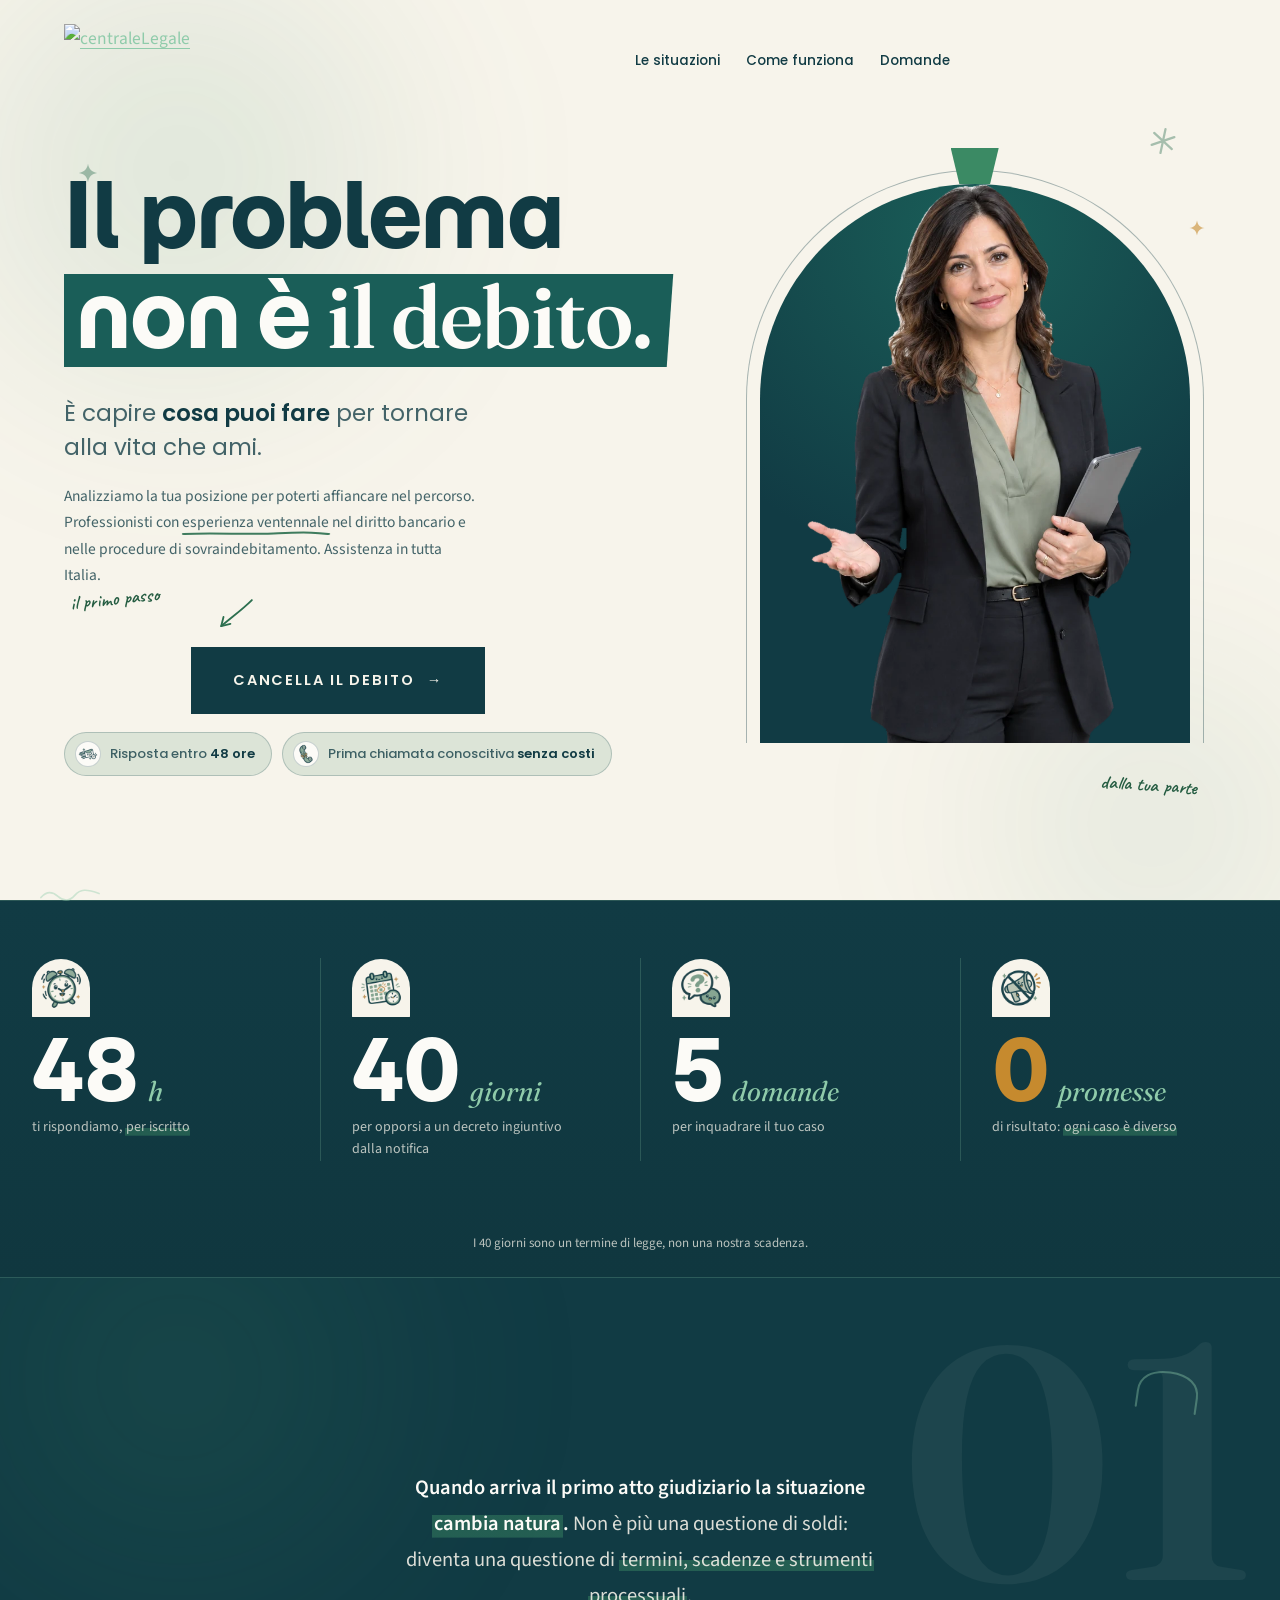
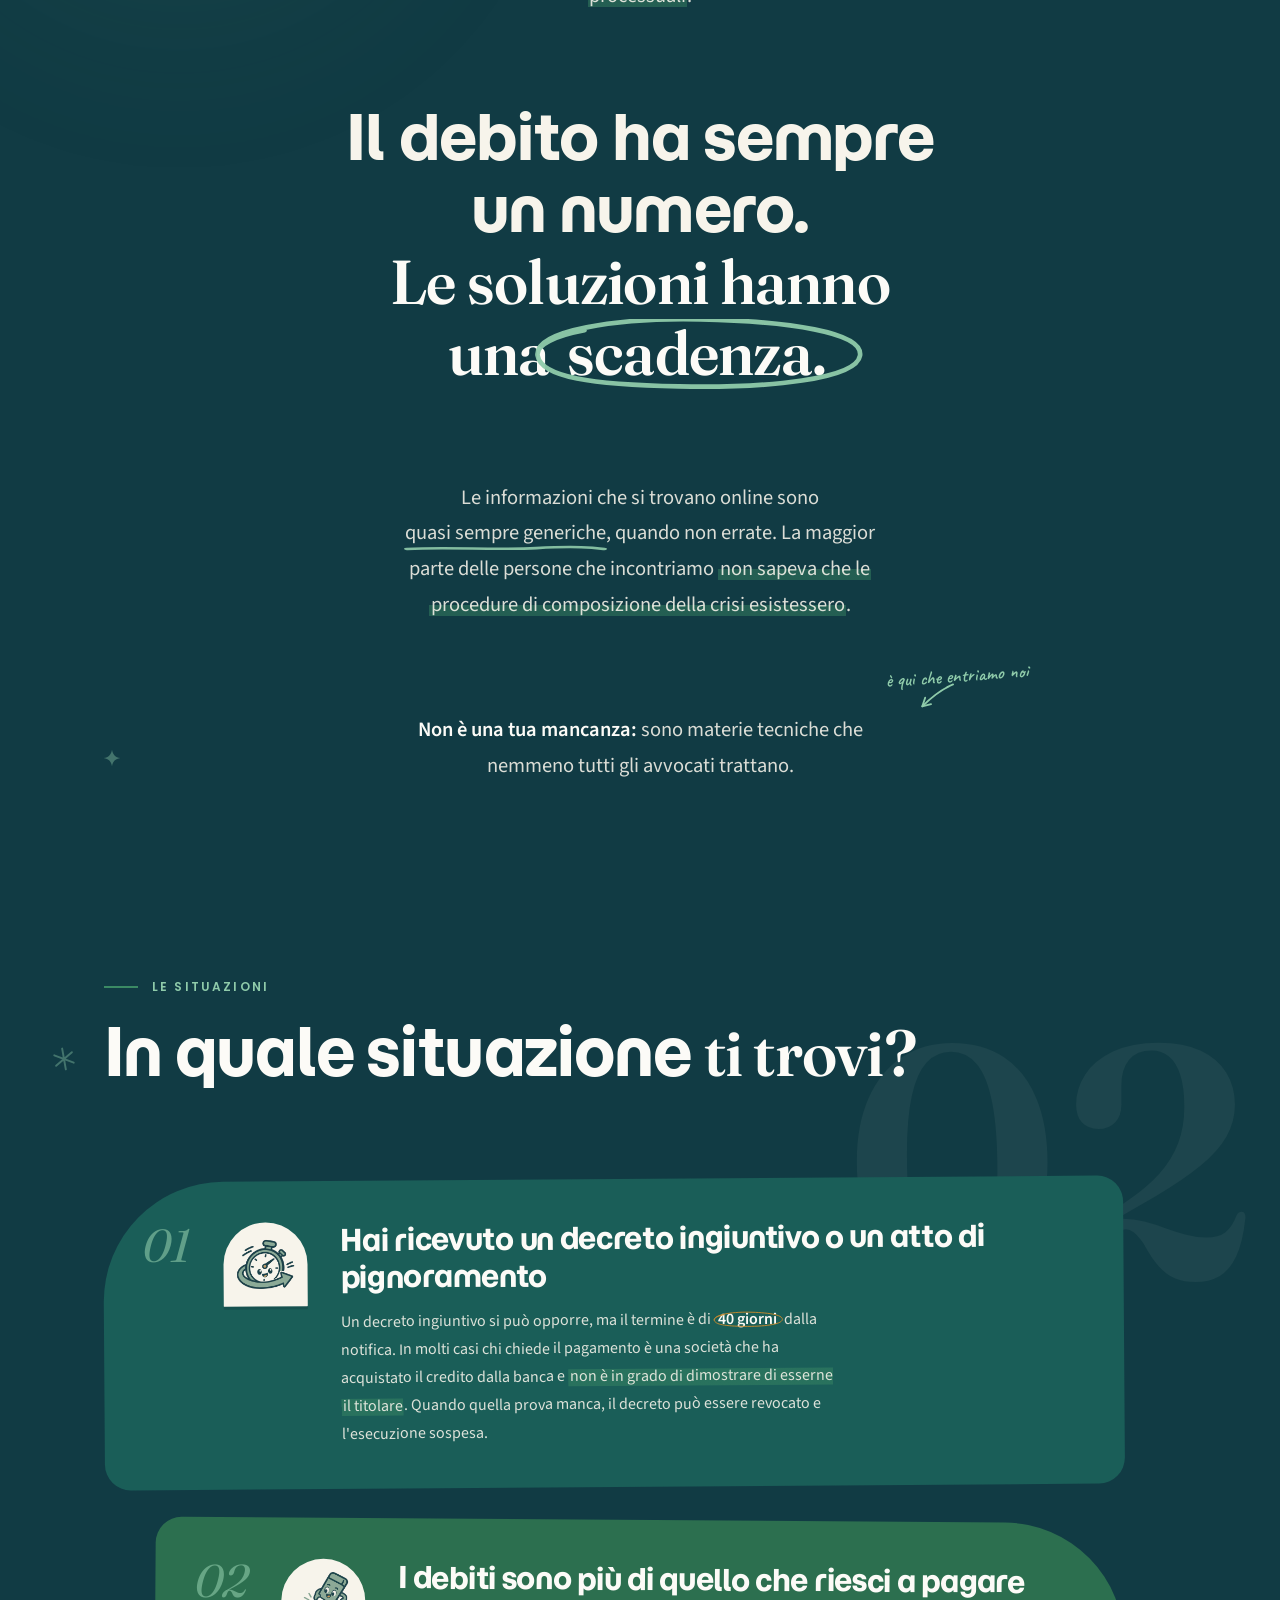
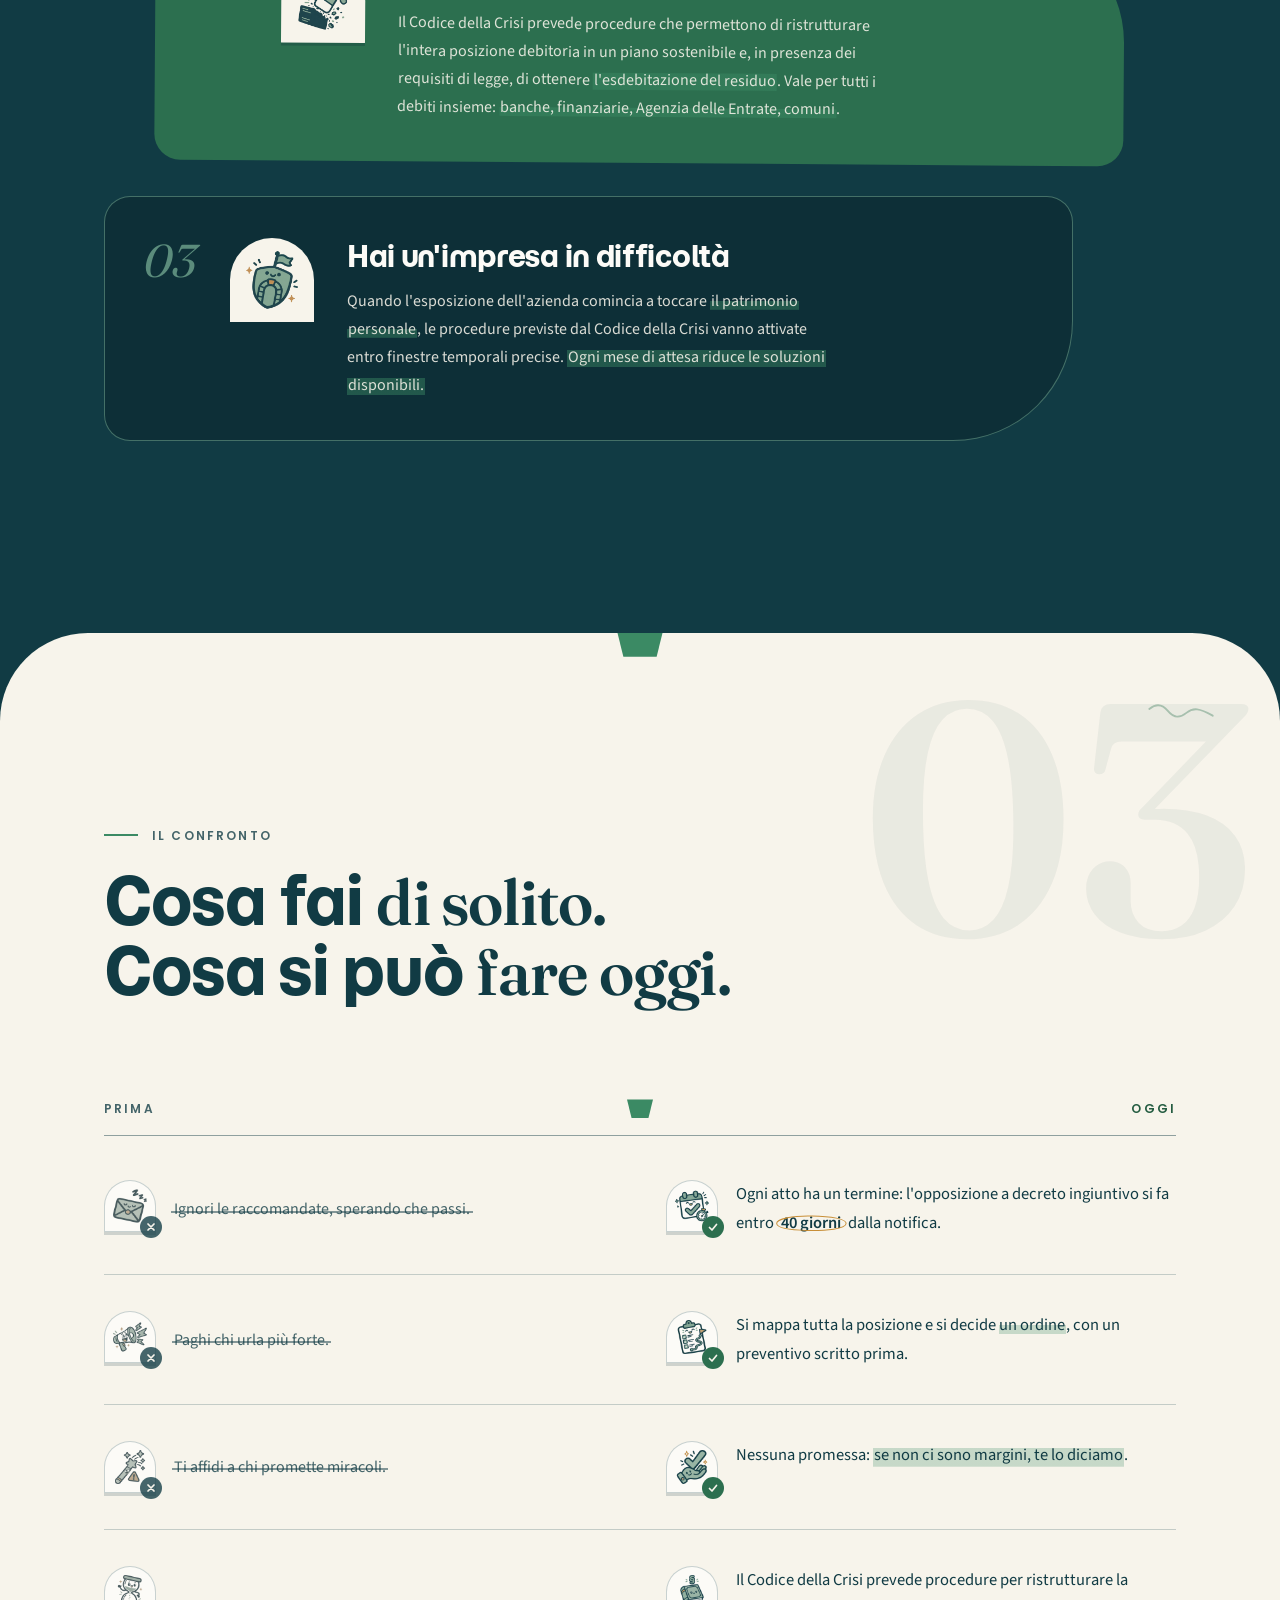
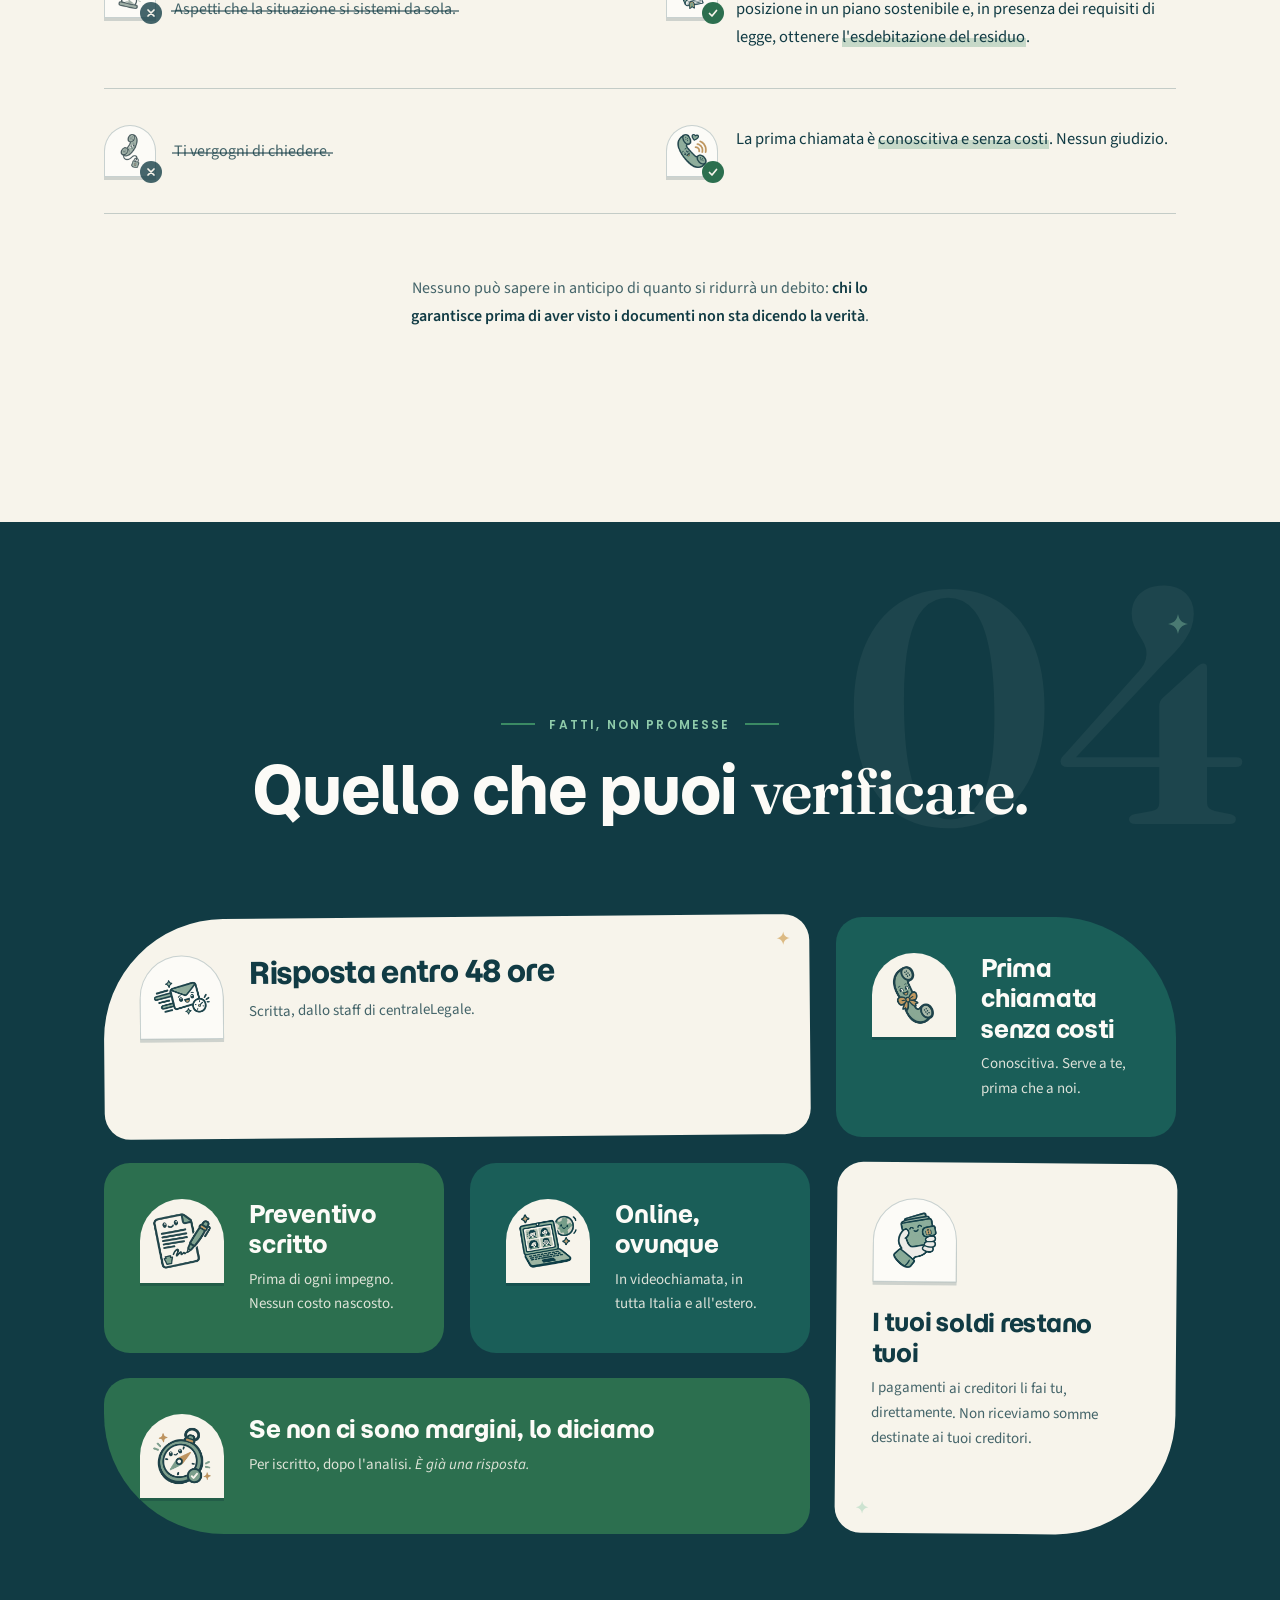
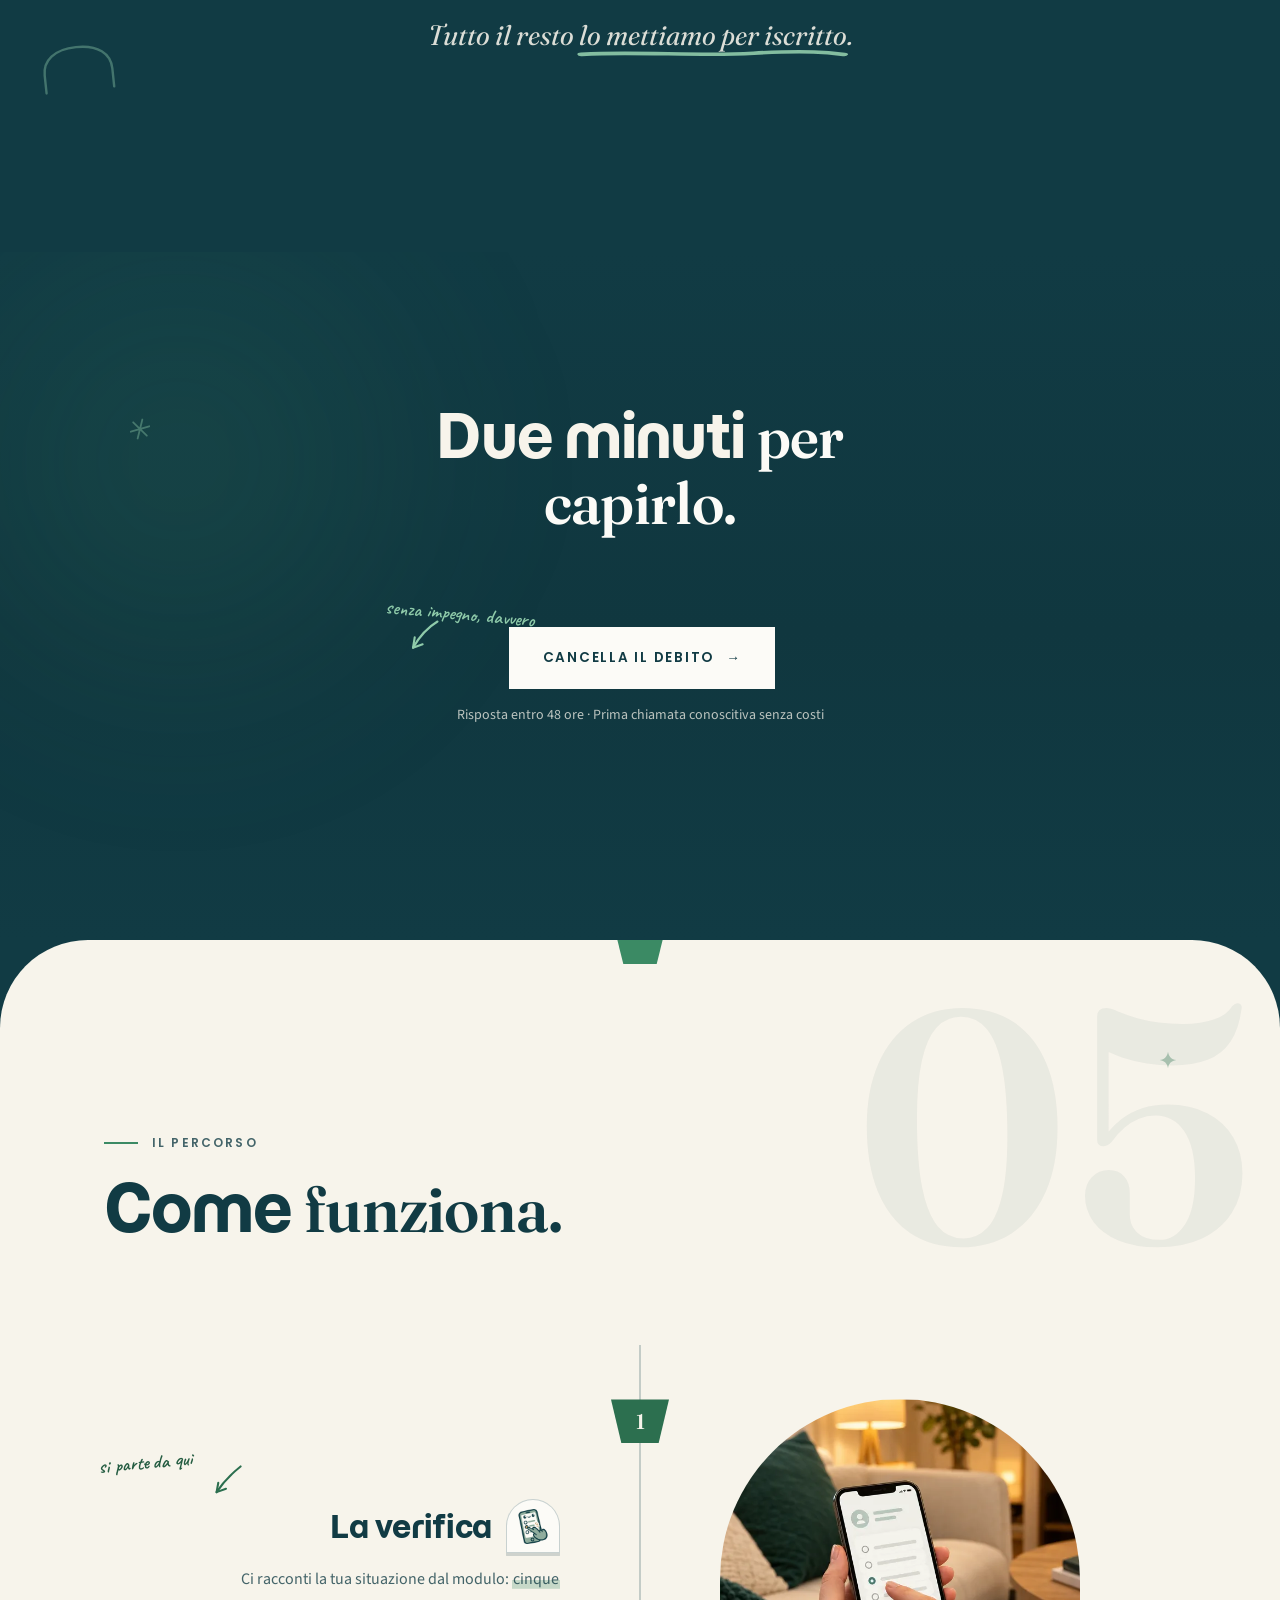
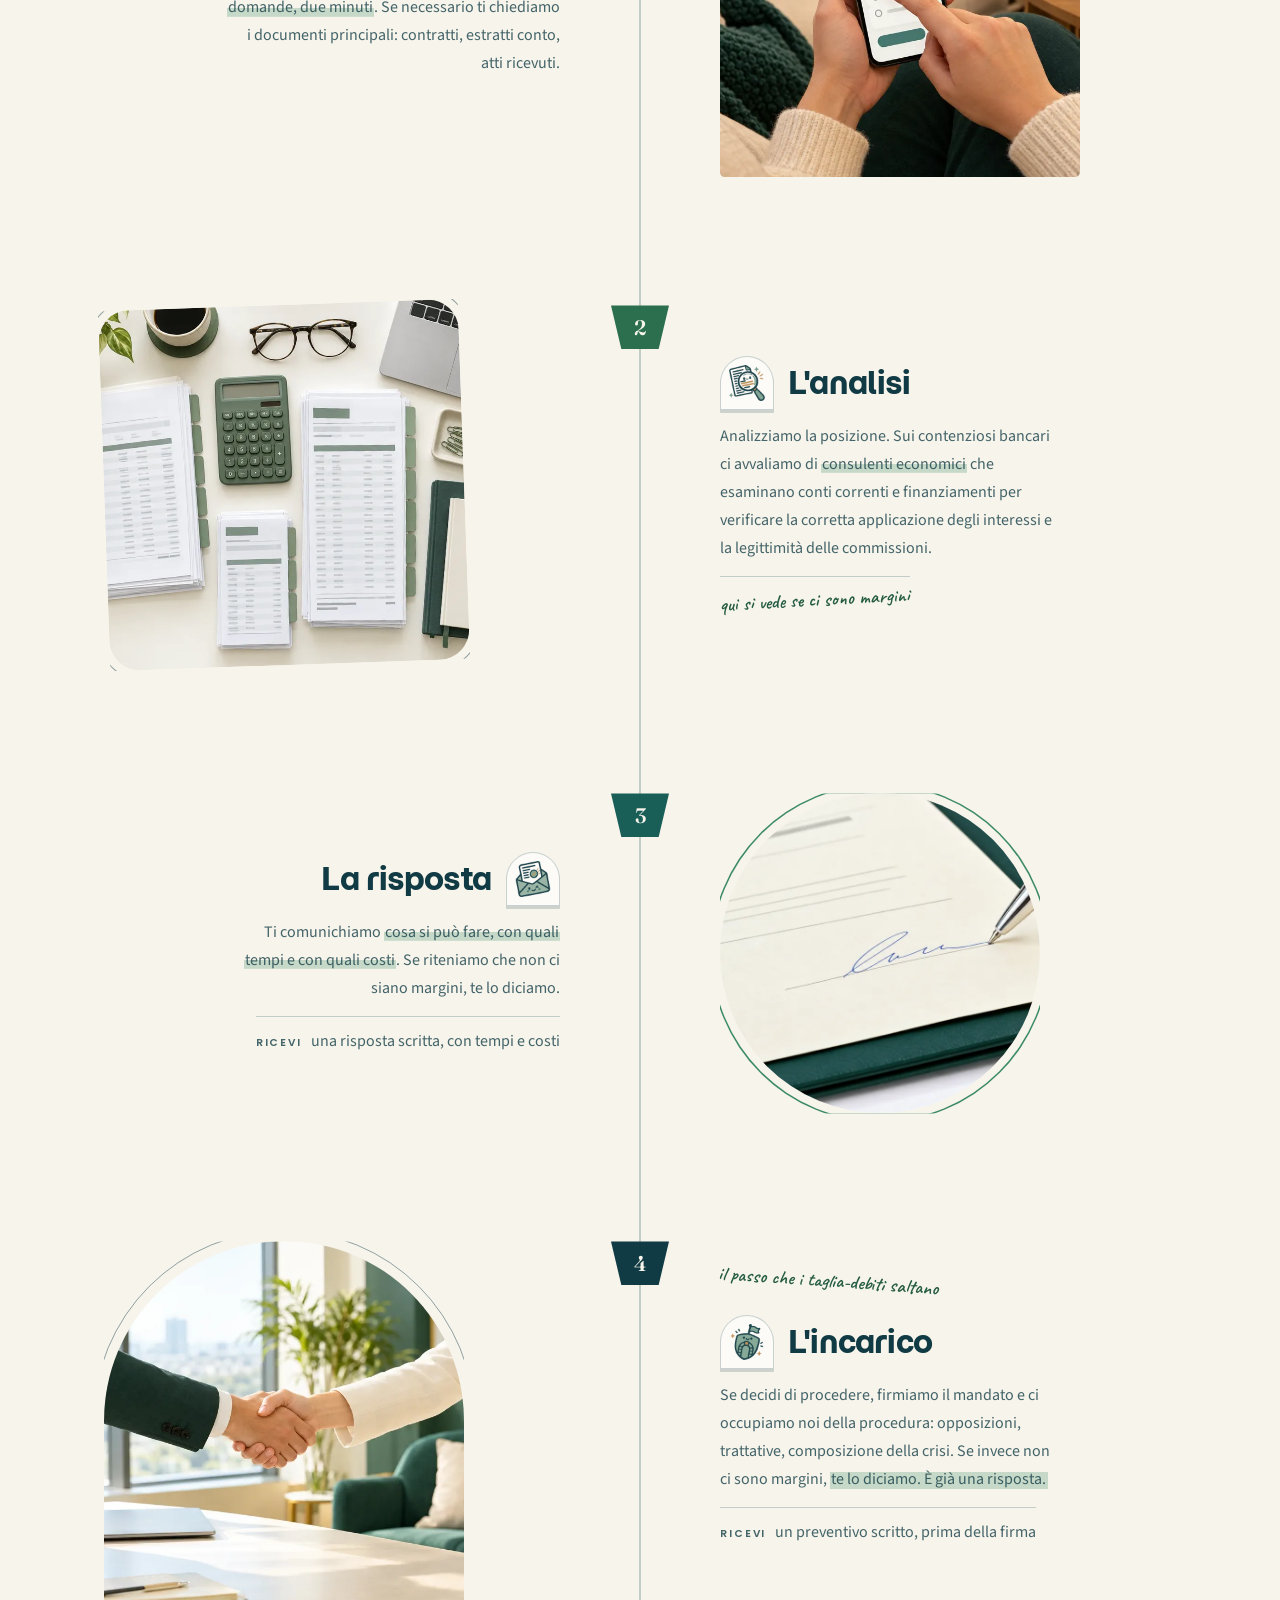
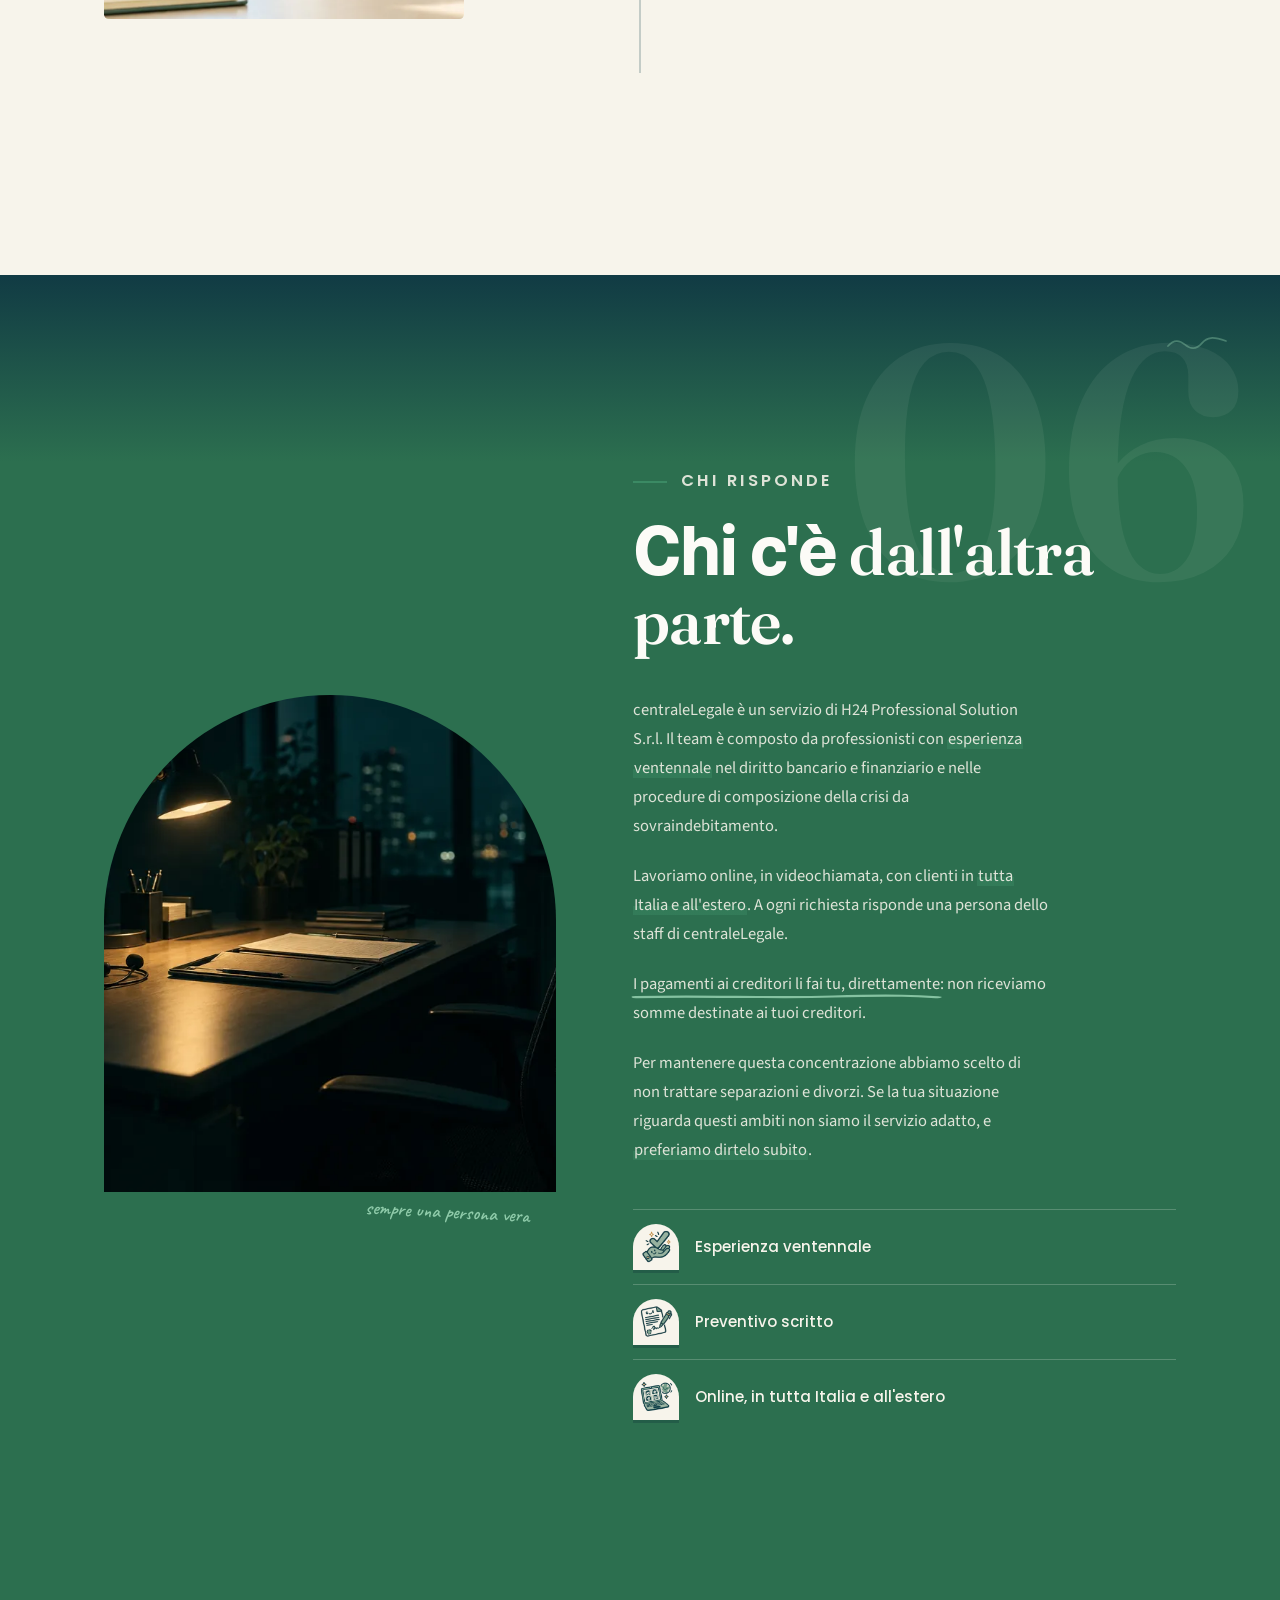
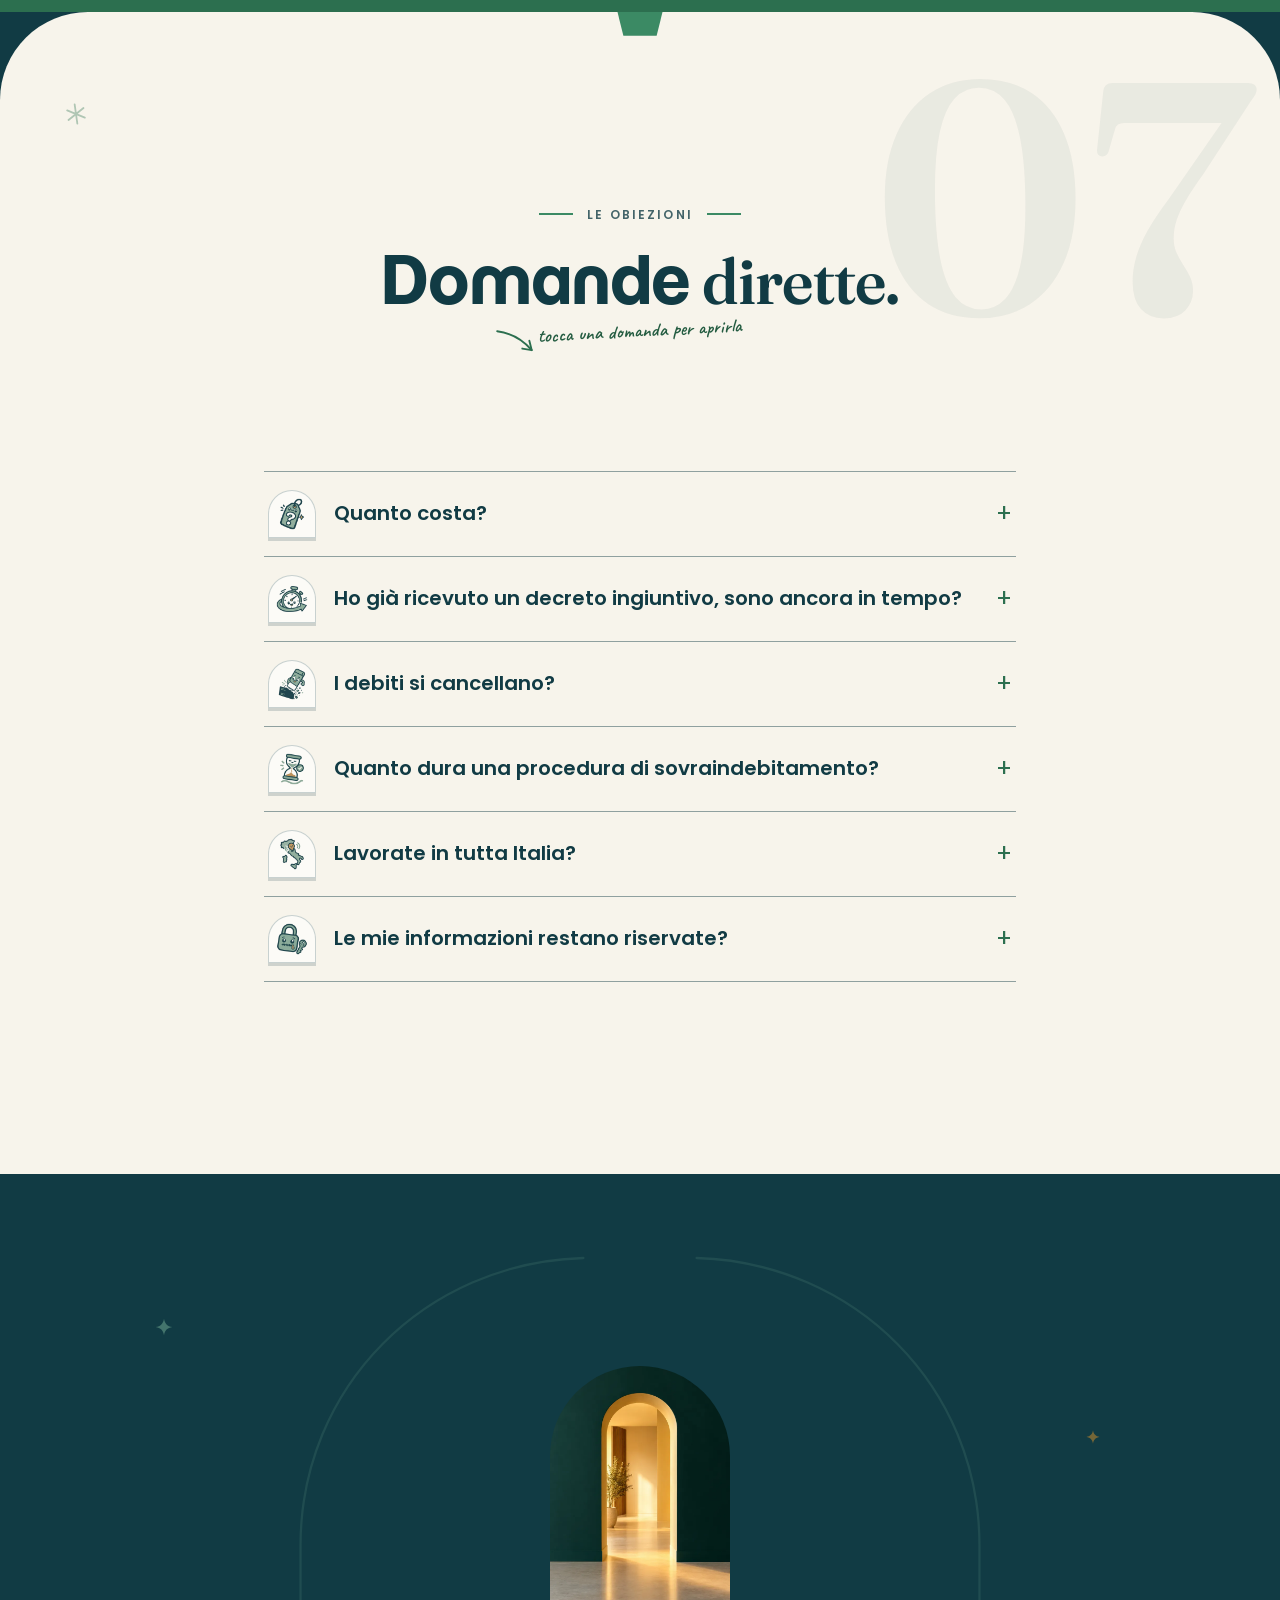
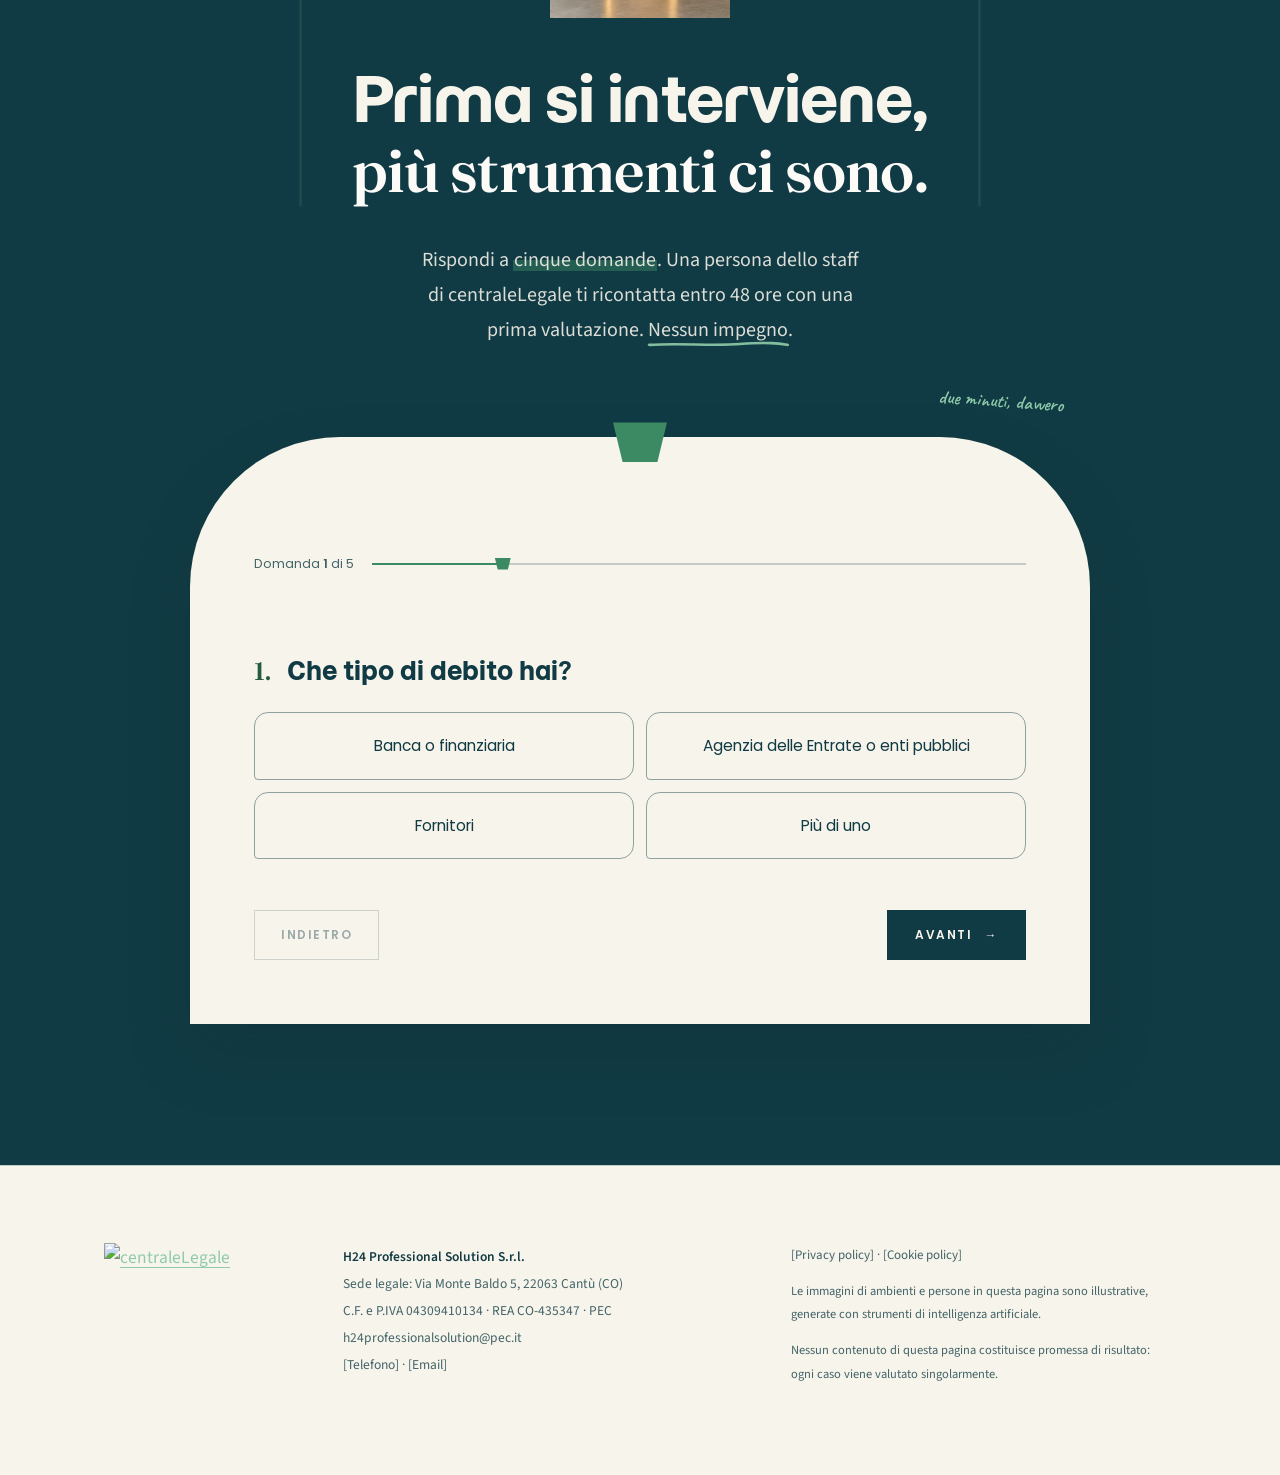
==== commit dbf10aaf: "Hero: figura senza alone, header space-between, appunto corretto, badge microfatti Cutout con soglia" ====
--- a/hero-bianco/index.html
+++ b/hero-bianco/index.html
@@ -29,7 +29,6 @@
 .tema-chiaro .hero .sotto--chiaro path { stroke: var(--bosco); }
 .tema-chiaro .hero .appunto { color: var(--bosco-testo); }
 .tema-chiaro .hero .freccia-tec path { stroke: var(--bosco); }
-.tema-chiaro .hero .microcopy { color: var(--notte-75); }
 .tema-chiaro .hero .deco { color: rgba(44, 111, 79, 0.4); }
 .tema-chiaro .hero .deco--ambra { color: rgba(198, 138, 46, 0.6); }
 .tema-chiaro .btn--hero, .tema-chiaro .btn--nav { background: var(--notte); color: var(--avorio); }
@@ -45,6 +44,9 @@
 .tema-chiaro .nav__voce { color: var(--notte); }
 .tema-chiaro .nav__voce:hover { color: var(--bosco-testo); }
 .tema-chiaro .hero :focus-visible { outline-color: var(--bosco); }
+.tema-chiaro .microfatti li { background: rgba(59, 138, 100, 0.14); border-color: var(--hairline-chiaro); color: var(--notte-75); }
+.tema-chiaro .microfatti li b { color: var(--notte); }
+.tema-chiaro .microfatti li img { background: var(--bianco); border: 1px solid var(--hairline-chiaro); }
 </style>
 </head>
 <body class="tema-chiaro">
@@ -54,15 +56,17 @@
 <div class="lettura" aria-hidden="true"><i></i></div>
 
 <header class="nav">
-  <a class="nav__logo" href="#top" aria-label="centraleLegale">
-    <img src="../assets/img/Marchio.Colori.svg" alt="centraleLegale" width="280" height="86">
-  </a>
-  <nav class="nav__destra" aria-label="Azioni">
-    <a class="nav__voce" href="#situazioni">Le situazioni</a>
-    <a class="nav__voce" href="#percorso">Come funziona</a>
-    <a class="nav__voce" href="#domande">Domande</a>
-    <a class="btn btn--nav" href="#verifica">Cancella il Debito</a>
-  </nav>
+  <div class="nav__interno">
+    <a class="nav__logo" href="#top" aria-label="centraleLegale">
+      <img src="../assets/img/Marchio.Colori.svg" alt="centraleLegale" width="280" height="86">
+    </a>
+    <nav class="nav__destra" aria-label="Azioni">
+      <a class="nav__voce" href="#situazioni">Le situazioni</a>
+      <a class="nav__voce" href="#percorso">Come funziona</a>
+      <a class="nav__voce" href="#domande">Domande</a>
+      <a class="btn btn--nav" href="#verifica">Cancella il Debito</a>
+    </nav>
+  </div>
 </header>
 
 <div class="stickybar" aria-hidden="true">
@@ -86,14 +90,17 @@
         <p class="hero__sub rv" style="--d:260ms">È capire <strong>cosa puoi fare</strong> per tornare alla vita che ami.</p>
         <p class="hero__lead rv" style="--d:340ms">Analizziamo la tua posizione per poterti affiancare nel percorso. Professionisti con <span class="sotto sotto--chiaro">esperienza ventennale<svg viewBox="0 0 200 14" preserveAspectRatio="none" aria-hidden="true"><path pathLength="1" d="M4 9 C 45 4, 90 12, 130 7 S 185 6, 196 9"/></svg></span> nel diritto bancario e nelle procedure di sovraindebitamento. Assistenza in tutta Italia.</p>
         <div class="hero__azione rv" style="--d:440ms">
-          <span class="con-appunto" aria-hidden="true">
-            <span class="appunto" style="left:-8px; top:-56px; --rot:-6deg">il primo passo</span>
-            <span class="freccia-tec" style="left:118px; top:-46px; width:52px">
+          <span class="con-appunto con-appunto--hero" aria-hidden="true">
+            <span class="appunto">il primo passo</span>
+            <span class="freccia-tec">
               <svg viewBox="0 0 60 46"><path pathLength="1" d="M52 4 C 40 16, 26 26, 12 38"/><path pathLength="1" class="punta" d="M12 38 l12 -3 m-12 3 l3 -12"/></svg>
             </span>
           </span>
           <a class="btn btn--hero" id="cta-hero" href="#verifica">Cancella il Debito <span class="btn__freccia" aria-hidden="true">→</span></a>
-          <p class="microcopy">Risposta entro 48 ore · Prima chiamata conoscitiva senza costi</p>
+          <ul class="microfatti">
+            <li><img src="../assets/img/v2/icone/pop/busta-veloce.webp" alt="" width="480" height="480"><span>Risposta entro <b>48 ore</b></span></li>
+            <li><img src="../assets/img/v2/icone/pop/telefono-regalo.webp" alt="" width="480" height="480"><span>Prima chiamata conoscitiva <b>senza costi</b></span></li>
+          </ul>
         </div>
       </div>
       <figure class="hero__figura rv" style="--d:300ms">
@@ -101,7 +108,7 @@
         <span class="hero__arch">
           <span class="hero__arch-chiave" aria-hidden="true"></span>
           <span class="hero__arch-clip">
-            <img class="hero__figura-img" src="../assets/img/v2/foto/avvocata.webp" alt="Professionista dello staff in giacca verde petrolio, sorriso rassicurante — immagine illustrativa generata con AI" width="599" height="995">
+            <img class="hero__figura-img" src="../assets/img/v2/foto/avvocata.webp" alt="Professionista dello staff in giacca verde petrolio, sorriso rassicurante — immagine illustrativa generata con AI" width="596" height="996">
           </span>
         </span>
         <span class="appunto appunto--figura" aria-hidden="true" style="--rot:4deg">dalla tua parte</span>
--- a/assets/css/main.css
+++ b/assets/css/main.css
@@ -216,14 +216,17 @@
    ============================================================ */
 .nav {
   position: absolute; top: 0; left: 0; right: 0; z-index: 40;
-  display: flex; align-items: center; justify-content: center; gap: clamp(28px, 4vw, 56px);
   padding: 24px var(--gutter);
+}
+.nav__interno {
+  display: flex; align-items: center; justify-content: space-between; gap: 24px;
+  width: 100%; max-width: 1280px; margin-inline: auto;
 }
 .nav__logo img { height: 74px; width: auto; }
 .nav__destra { display: flex; align-items: center; gap: 26px; }
 .nav__voce { font-family: var(--sans); font-weight: 500; font-size: 13.5px; color: var(--avorio); text-decoration: none; }
 .nav__voce:hover { color: var(--salvia-chiara); }
-.btn--nav { padding: 12px 22px; font-size: 11.5px; position: absolute; right: var(--gutter); top: 50%; translate: 0 -50%; }
+.btn--nav { padding: 12px 22px; font-size: 11.5px; }
 html.js .btn--nav { opacity: 0; transform: translateY(-6px); pointer-events: none; visibility: hidden; transition: opacity 300ms var(--ease-soft), transform 300ms var(--ease-soft), visibility 0s 300ms; }
 html.js .nav--cta .btn--nav { opacity: 1; transform: none; pointer-events: auto; visibility: visible; transition: opacity 300ms var(--ease-soft), transform 300ms var(--ease-soft); }
 @media (max-width: 860px) {
@@ -327,8 +330,26 @@
 .hero__sub { margin: 0 0 clamp(14px, 2vh, 22px) 0; max-width: 30ch; font-size: clamp(19px, 1.8vw, 24px); line-height: 1.5; color: var(--avorio-85); font-family: var(--sans); font-weight: 400; }
 .hero__sub strong { font-weight: 600; color: var(--bianco); }
 .hero__lead { margin: 0 0 clamp(48px, 6.5vh, 72px) 0; max-width: 52ch; font-size: 15.5px; line-height: 1.7; color: var(--avorio-70); }
-.hero__azione { position: relative; display: inline-block; }
-.hero__azione .microcopy { max-width: 40ch; }
+.hero__azione { position: relative; display: inline-flex; flex-direction: column; align-items: center; }
+/* appunto + freccia sopra la CTA */
+.con-appunto--hero { position: absolute; left: 0; right: 0; top: 0; height: 0; }
+.con-appunto--hero .appunto { position: absolute; left: 6px; top: -58px; --rot: -6deg; }
+.con-appunto--hero .freccia-tec { position: absolute; left: 148px; top: -50px; width: 46px; }
+/* microfatti: i due fatti di servizio, centrati e in evidenza */
+.microfatti {
+  list-style: none; margin: 18px 0 0 0; padding: 0;
+  display: flex; align-items: center; justify-content: center; gap: 10px; flex-wrap: wrap;
+}
+.microfatti li {
+  display: inline-flex; align-items: center; gap: 9px;
+  background: rgba(59, 138, 100, 0.16);
+  border: 1px solid var(--hairline-scuro);
+  border-radius: 999px;
+  padding: 8px 16px 8px 10px;
+  font-family: var(--sans); font-weight: 500; font-size: 13px; color: var(--avorio-85);
+}
+.microfatti li b { font-weight: 600; color: var(--bianco); }
+.microfatti li img { width: 26px; height: 26px; object-fit: contain; flex: none; background: var(--avorio); border-radius: 50%; padding: 2px; }
 
 /* colonna figura — arco con chiave di volta come la v1 */
 .hero__figura { position: relative; margin: 0; display: flex; align-items: flex-end; justify-content: center; padding-bottom: clamp(12px, 2vh, 28px); }
@@ -930,16 +951,21 @@
 
 /* ---------- Responsive: hero e decorazioni ---------- */
 @media (max-width: 980px) {
-  .hero { min-height: 0; padding-top: clamp(96px, 13vh, 124px); }
-  .hero__grid { display: flex; flex-direction: column; align-items: stretch; padding-bottom: 34px; }
+  .hero { min-height: 0; padding-top: clamp(78px, 10vh, 106px); }
+  .hero__grid { display: flex; flex-direction: column; align-items: stretch; padding-bottom: 26px; }
   .hero__content { display: contents; }
-  .hero__title { order: 1; margin-bottom: 10px; }
-  .hero__sub { order: 2; margin: 0 0 14px 0; max-width: none; }
-  .hero__figura { order: 3; margin: 10px auto 26px; width: min(62%, 250px); }
-  .hero__azione { order: 4; }
+  .hero__title { order: 1; margin-bottom: 0; }
+  .hero__sub { order: 2; margin: 0 0 4px 0; max-width: none; }
+  .hero__figura { order: 3; margin: 4px auto 12px; width: min(68%, 265px); }
+  .hero__azione { order: 4; margin-top: 42px; display: flex; }
   .hero__lead { order: 5; margin: 30px 0 0 0; }
-  .appunto--figura { bottom: -26px; }
+  .appunto--figura { bottom: -24px; }
   .hero__arch-chiave { top: -26px; width: 38px; height: 28px; }
+  .con-appunto--hero .appunto { left: 2px; top: -48px; }
+  .con-appunto--hero .freccia-tec { left: 126px; top: -42px; width: 36px; }
+  .microfatti { margin-top: 10px; gap: 6px; }
+  .microfatti li { font-size: 11.5px; padding: 5px 12px 5px 7px; gap: 6px; }
+  .microfatti li img { width: 20px; height: 20px; }
 }
 @media (max-width: 860px) {
   .con-appunto--passo, .freccia-tec--nota, .appunto--nota, .appunto--struttura, .con-appunto--faq { display: none; }
@@ -949,11 +975,11 @@
   body { font-size: 16.5px; }
   /* niente blur animato sui telefoni: solo opacity+transform */
   html.js .rv { filter: none; transition: opacity 900ms var(--ease), transform 900ms var(--ease); transition-delay: var(--d, 0ms); }
-  .hero__title { font-size: clamp(40px, 11vw, 56px); }
+  .hero__title { font-size: clamp(38px, 10.4vw, 54px); }
   .hero__azione .btn { width: 100%; }
   .reframe .blocco { font-size: 17.5px; }
   .statement { font-size: clamp(30px, 8.6vw, 44px); }
 }
 @media (max-width: 640px) {
-  .hero__azione .con-appunto, .appunto--form, .ripresa .con-appunto { display: none; }
-}
+  .appunto--form, .ripresa .con-appunto { display: none; }
+}
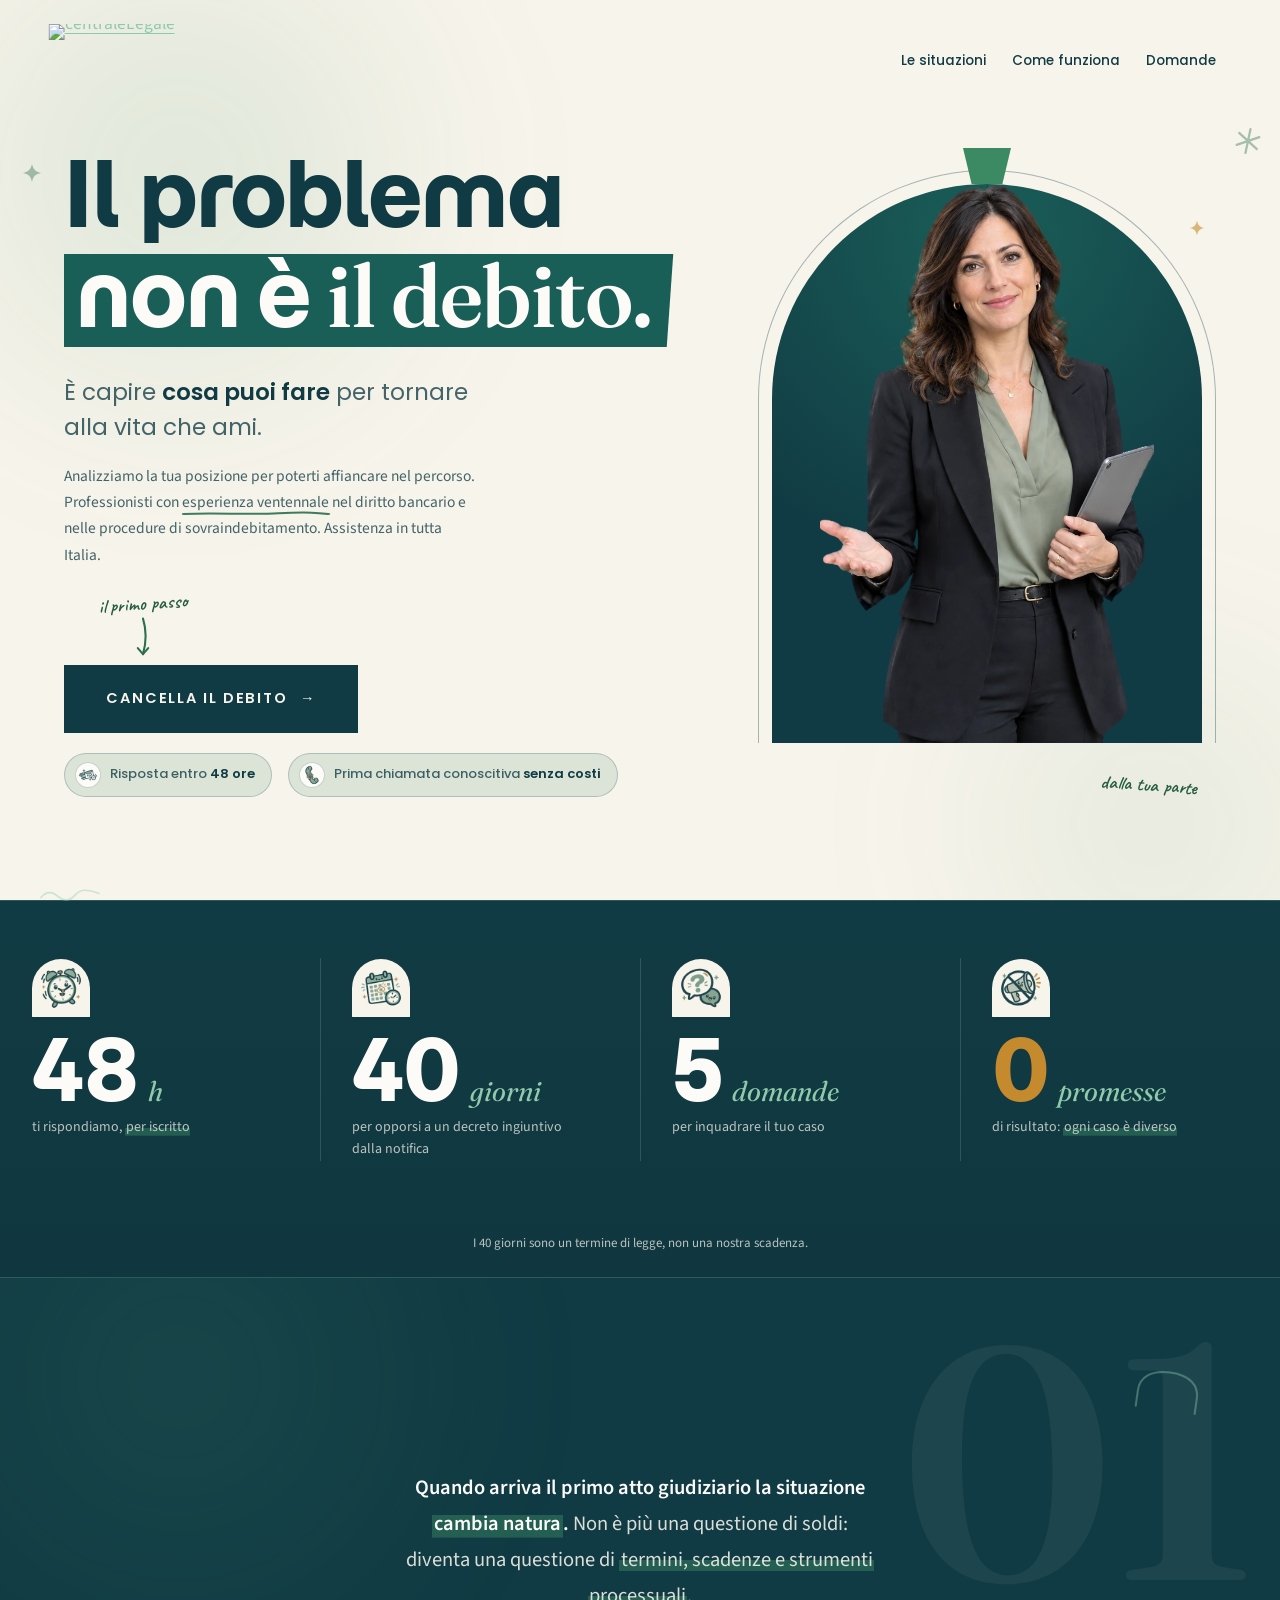
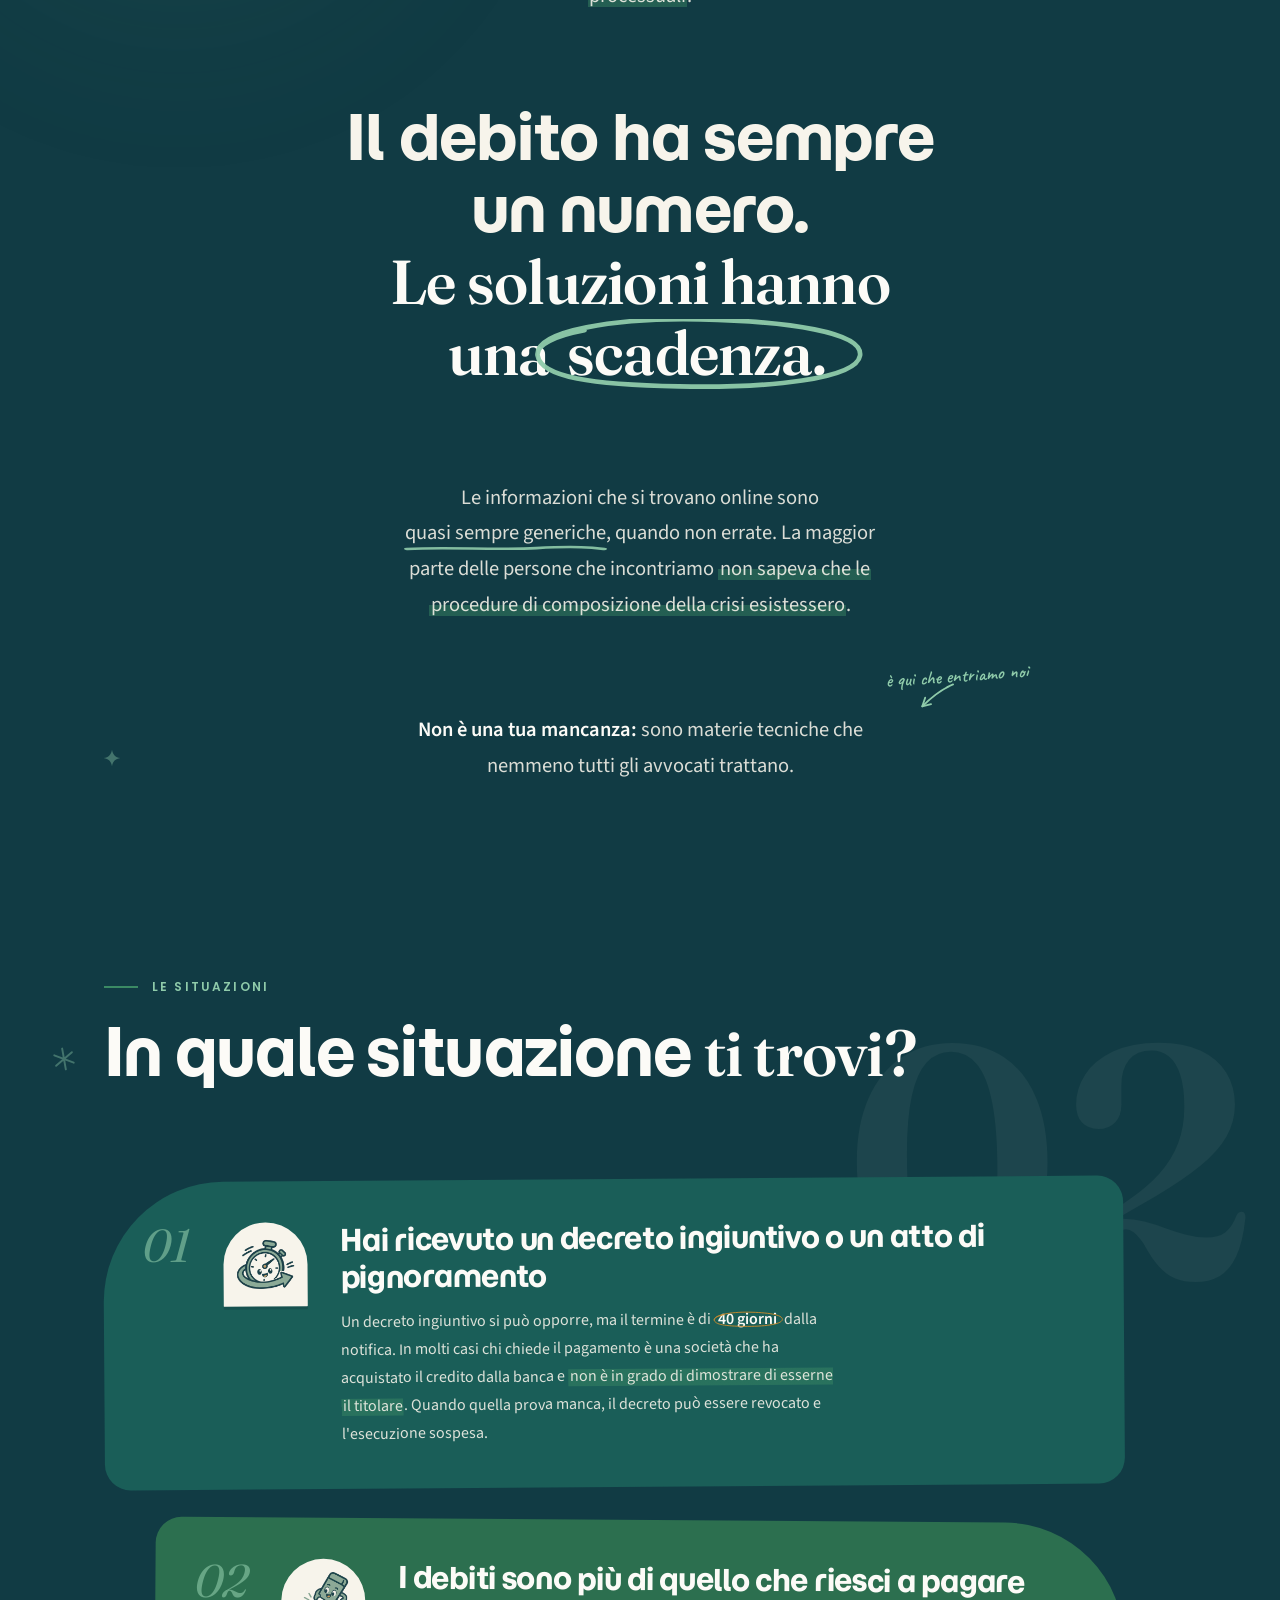
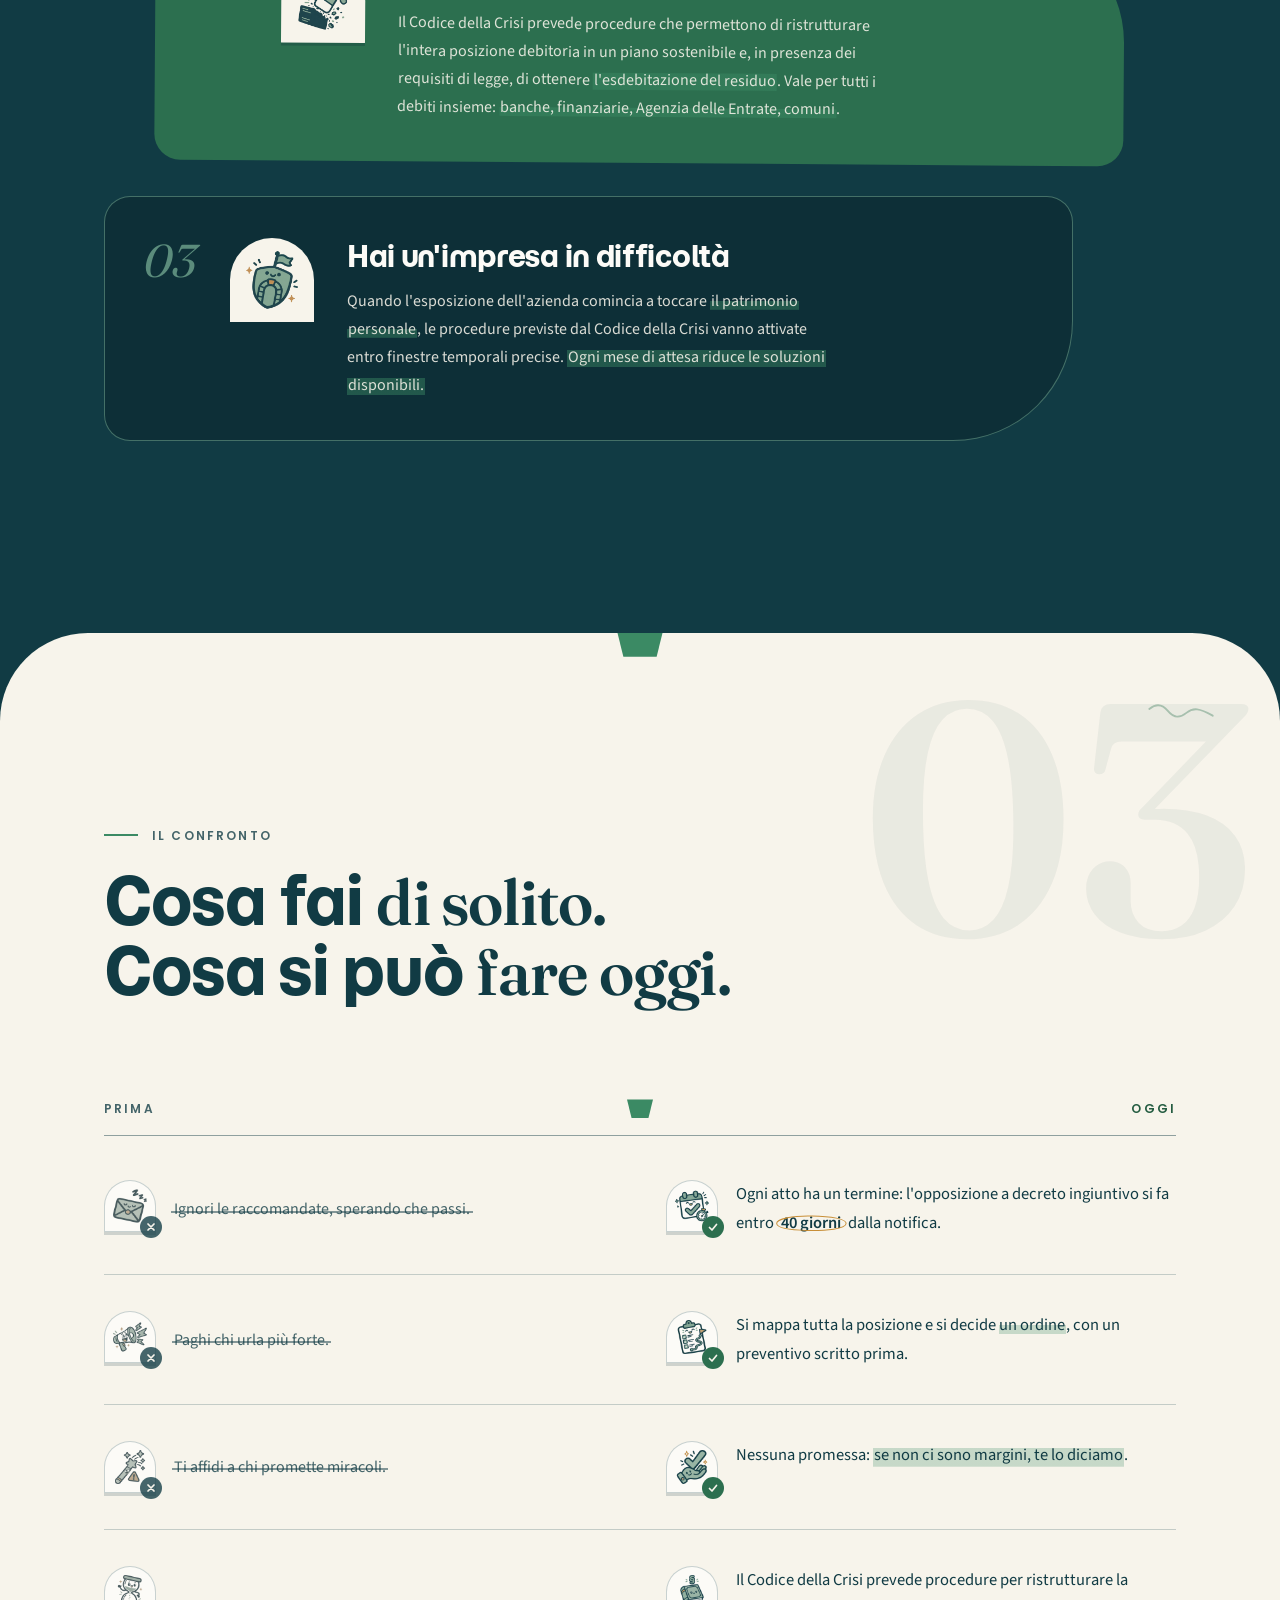
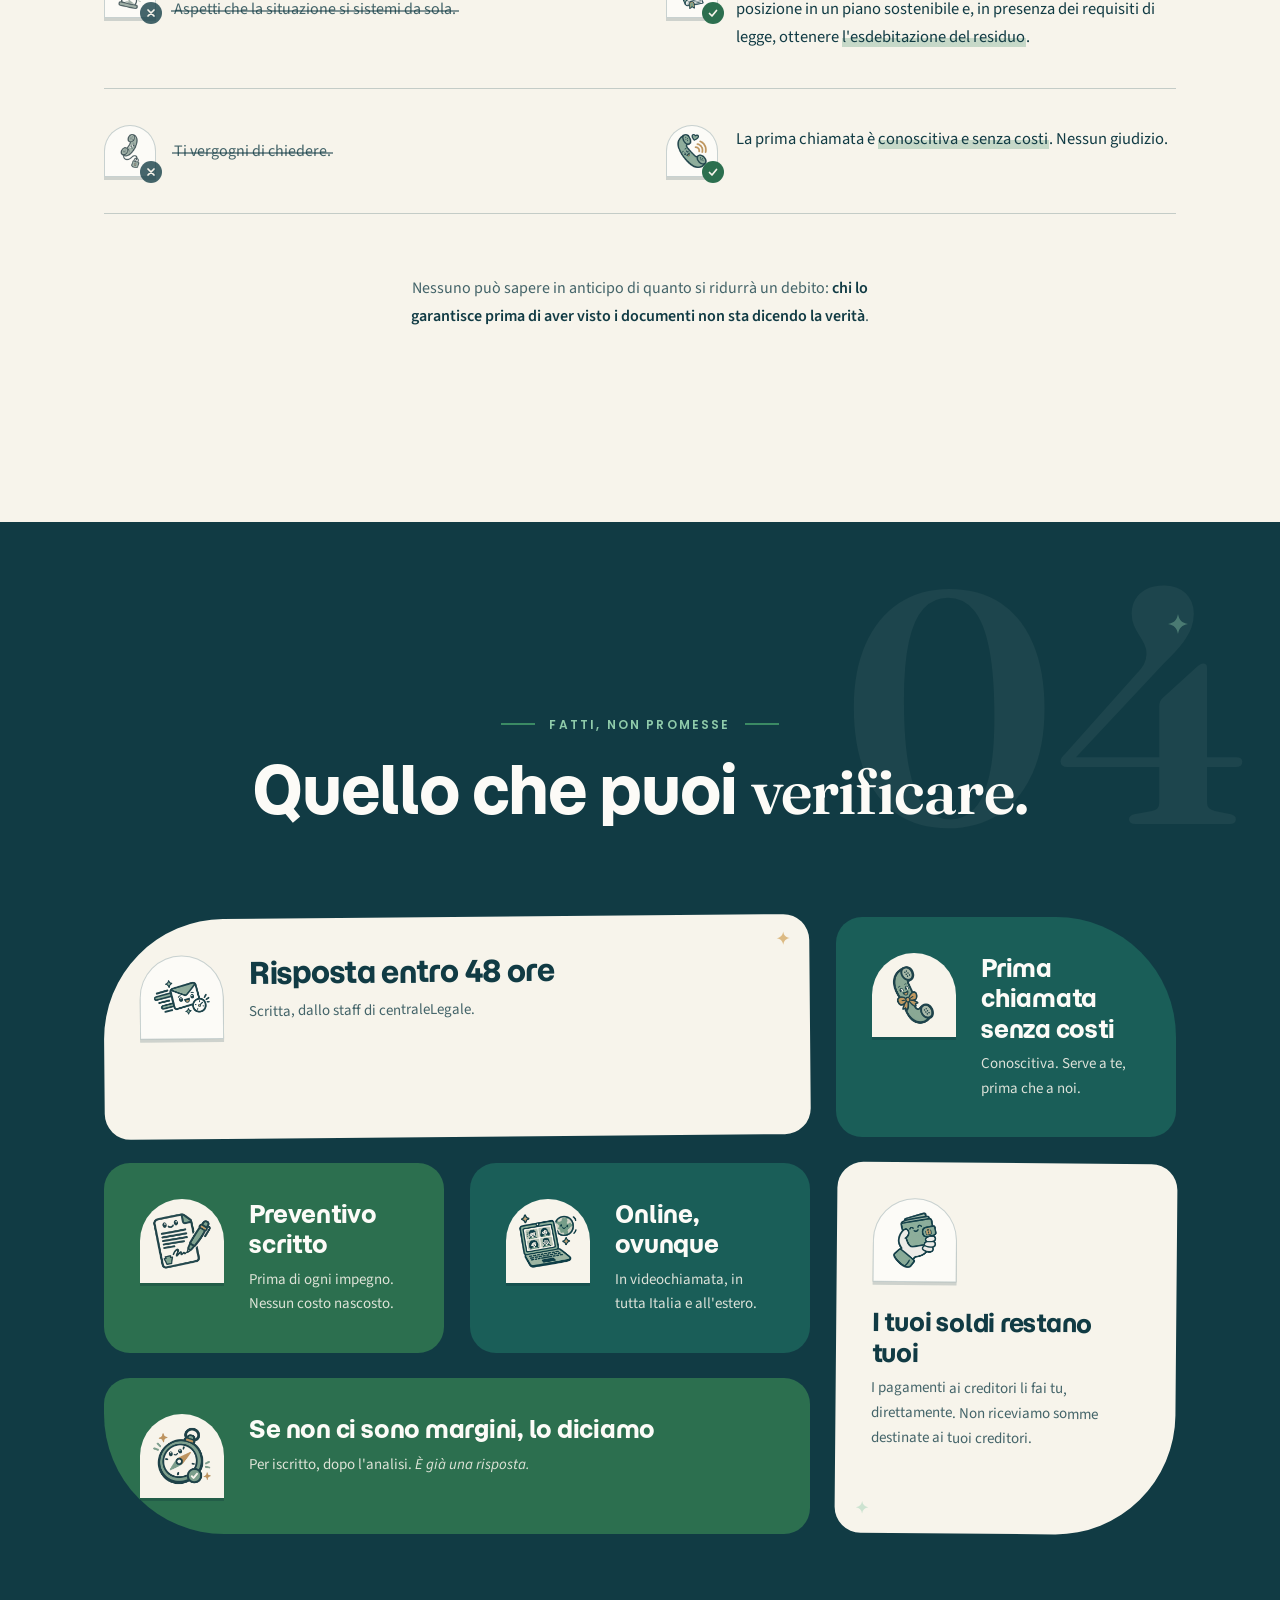
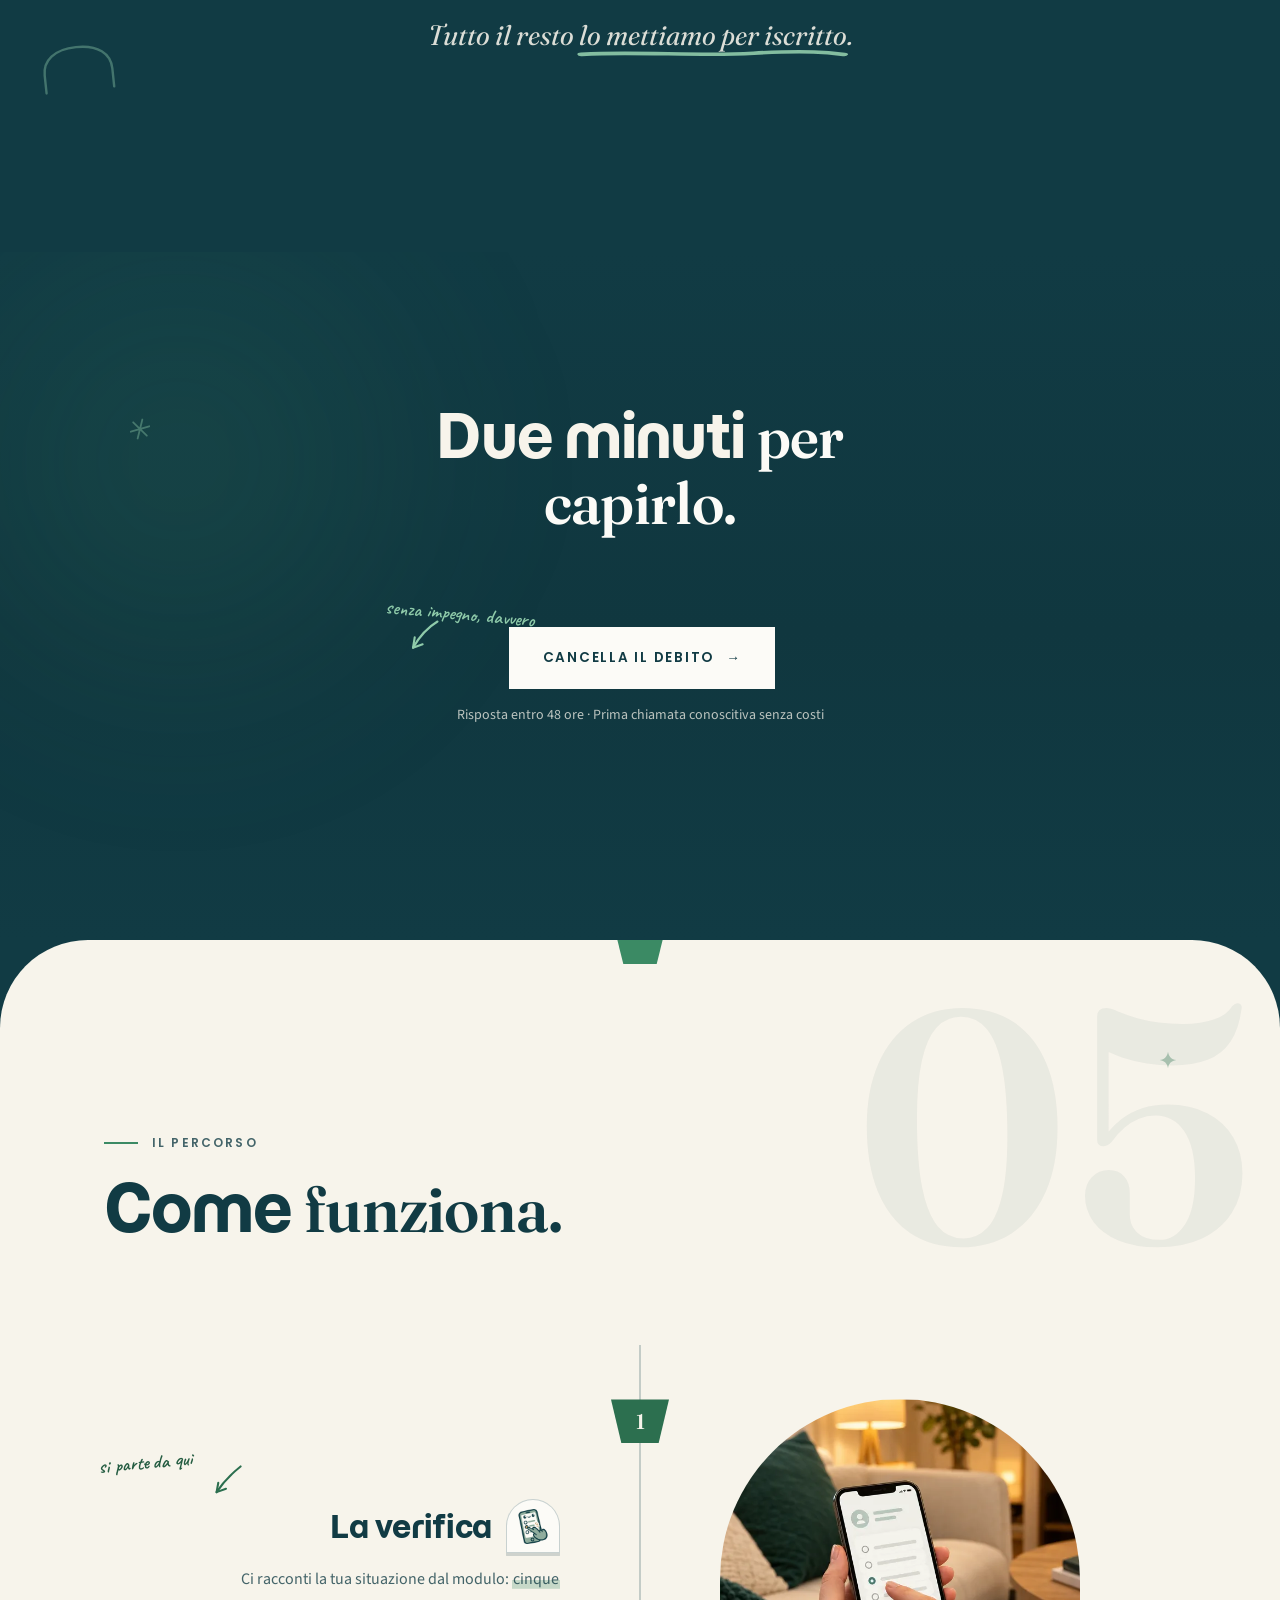
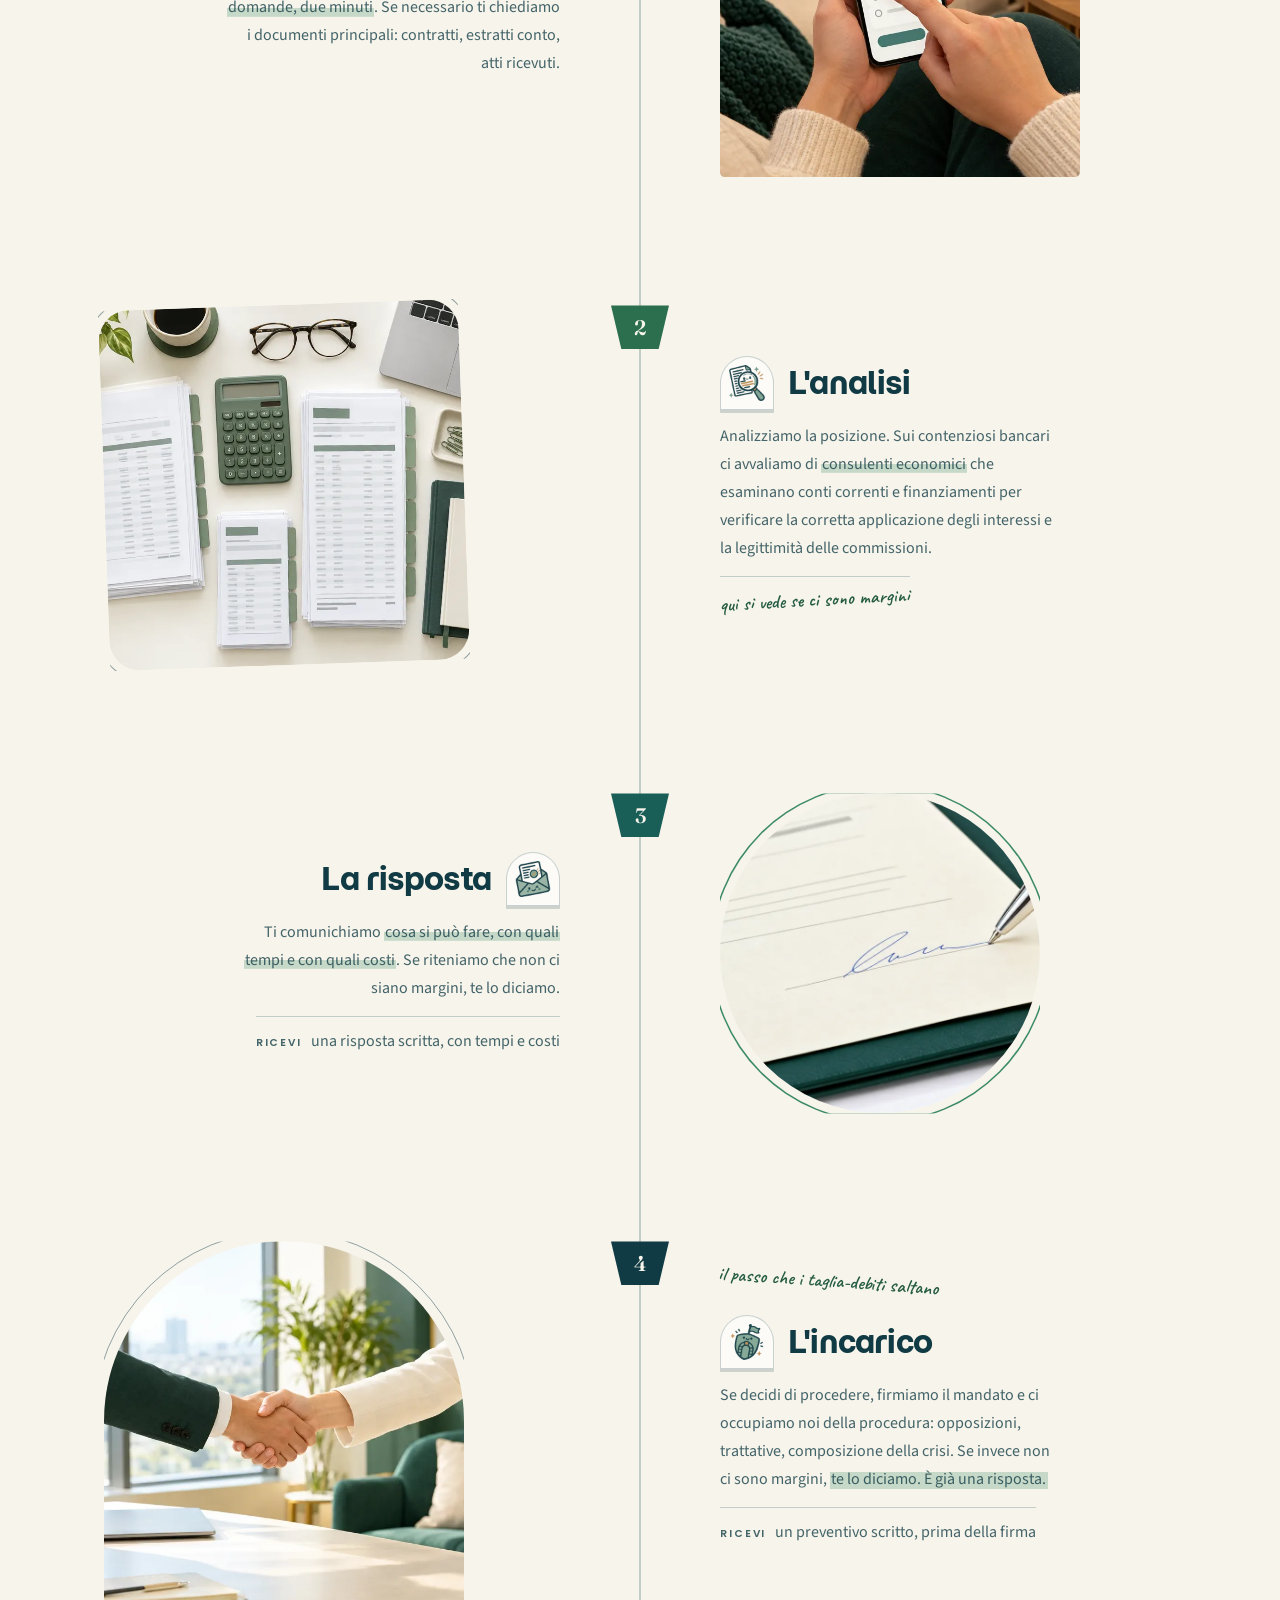
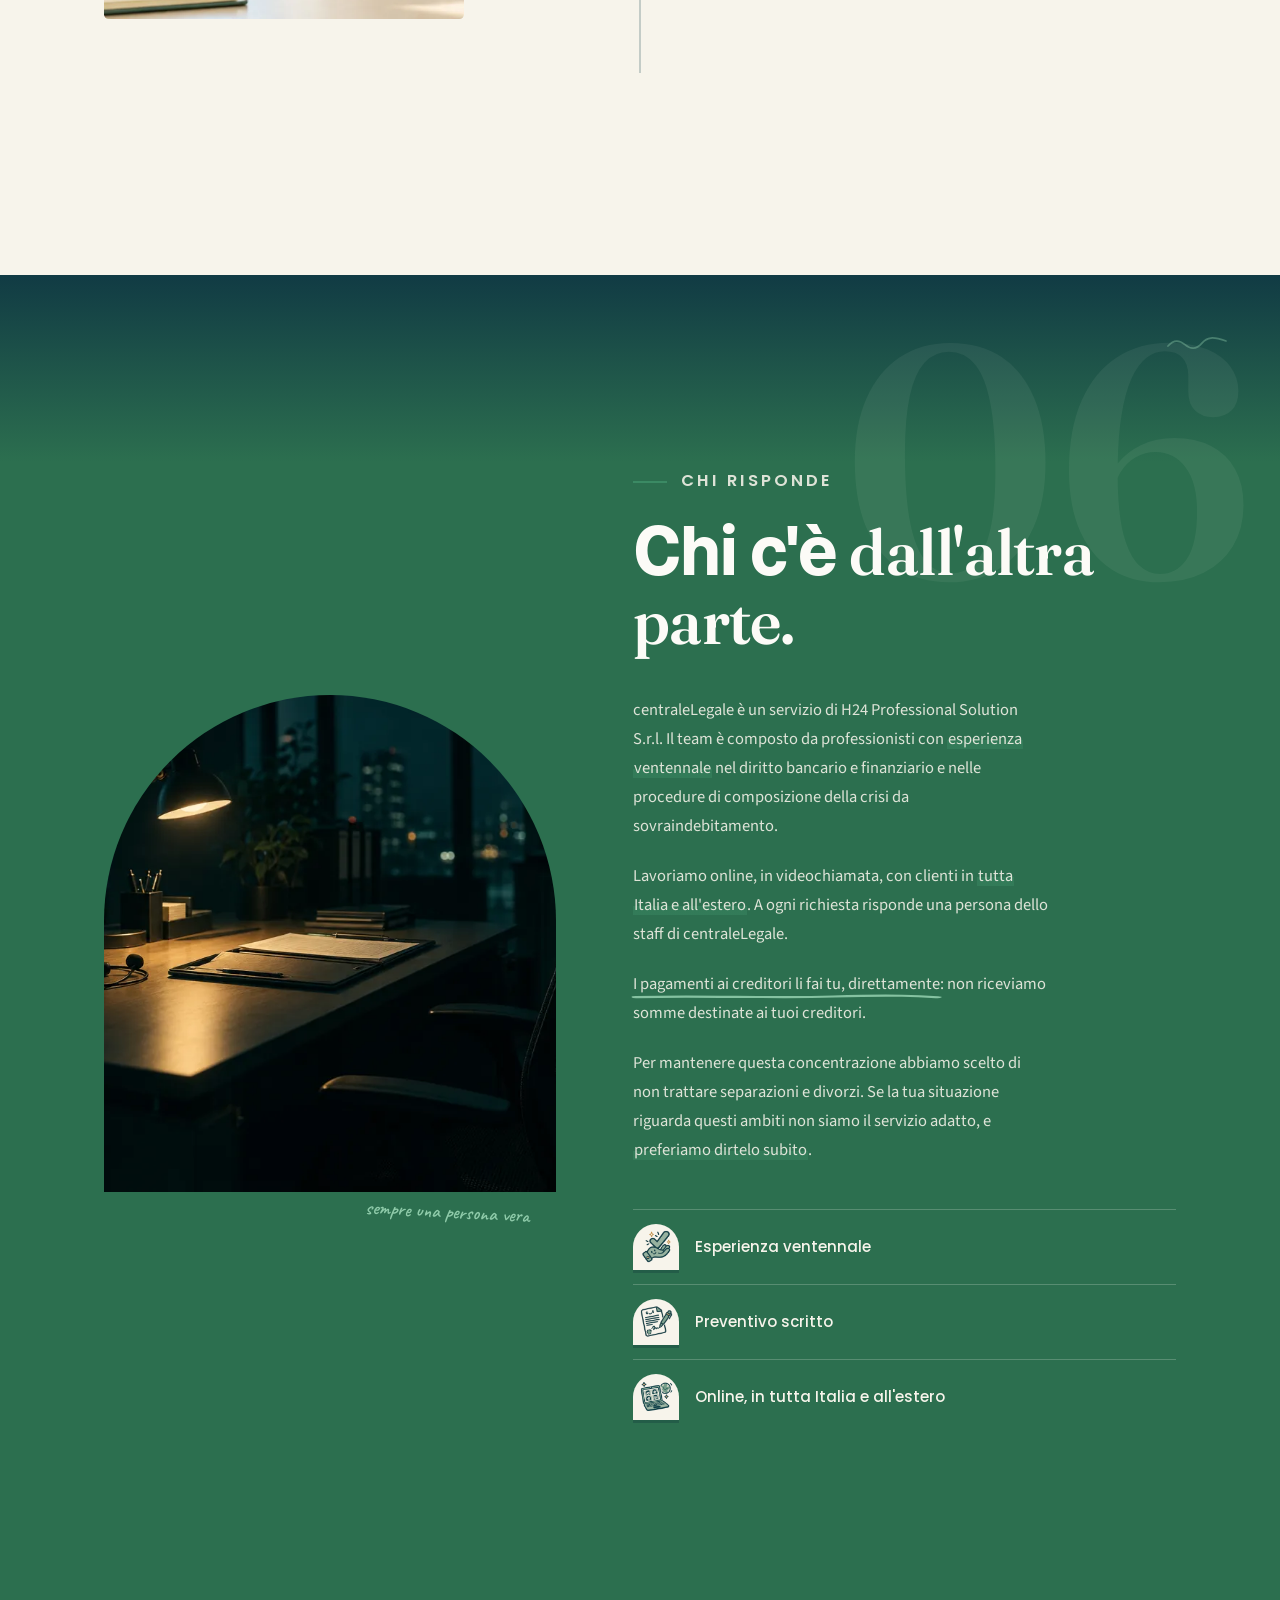
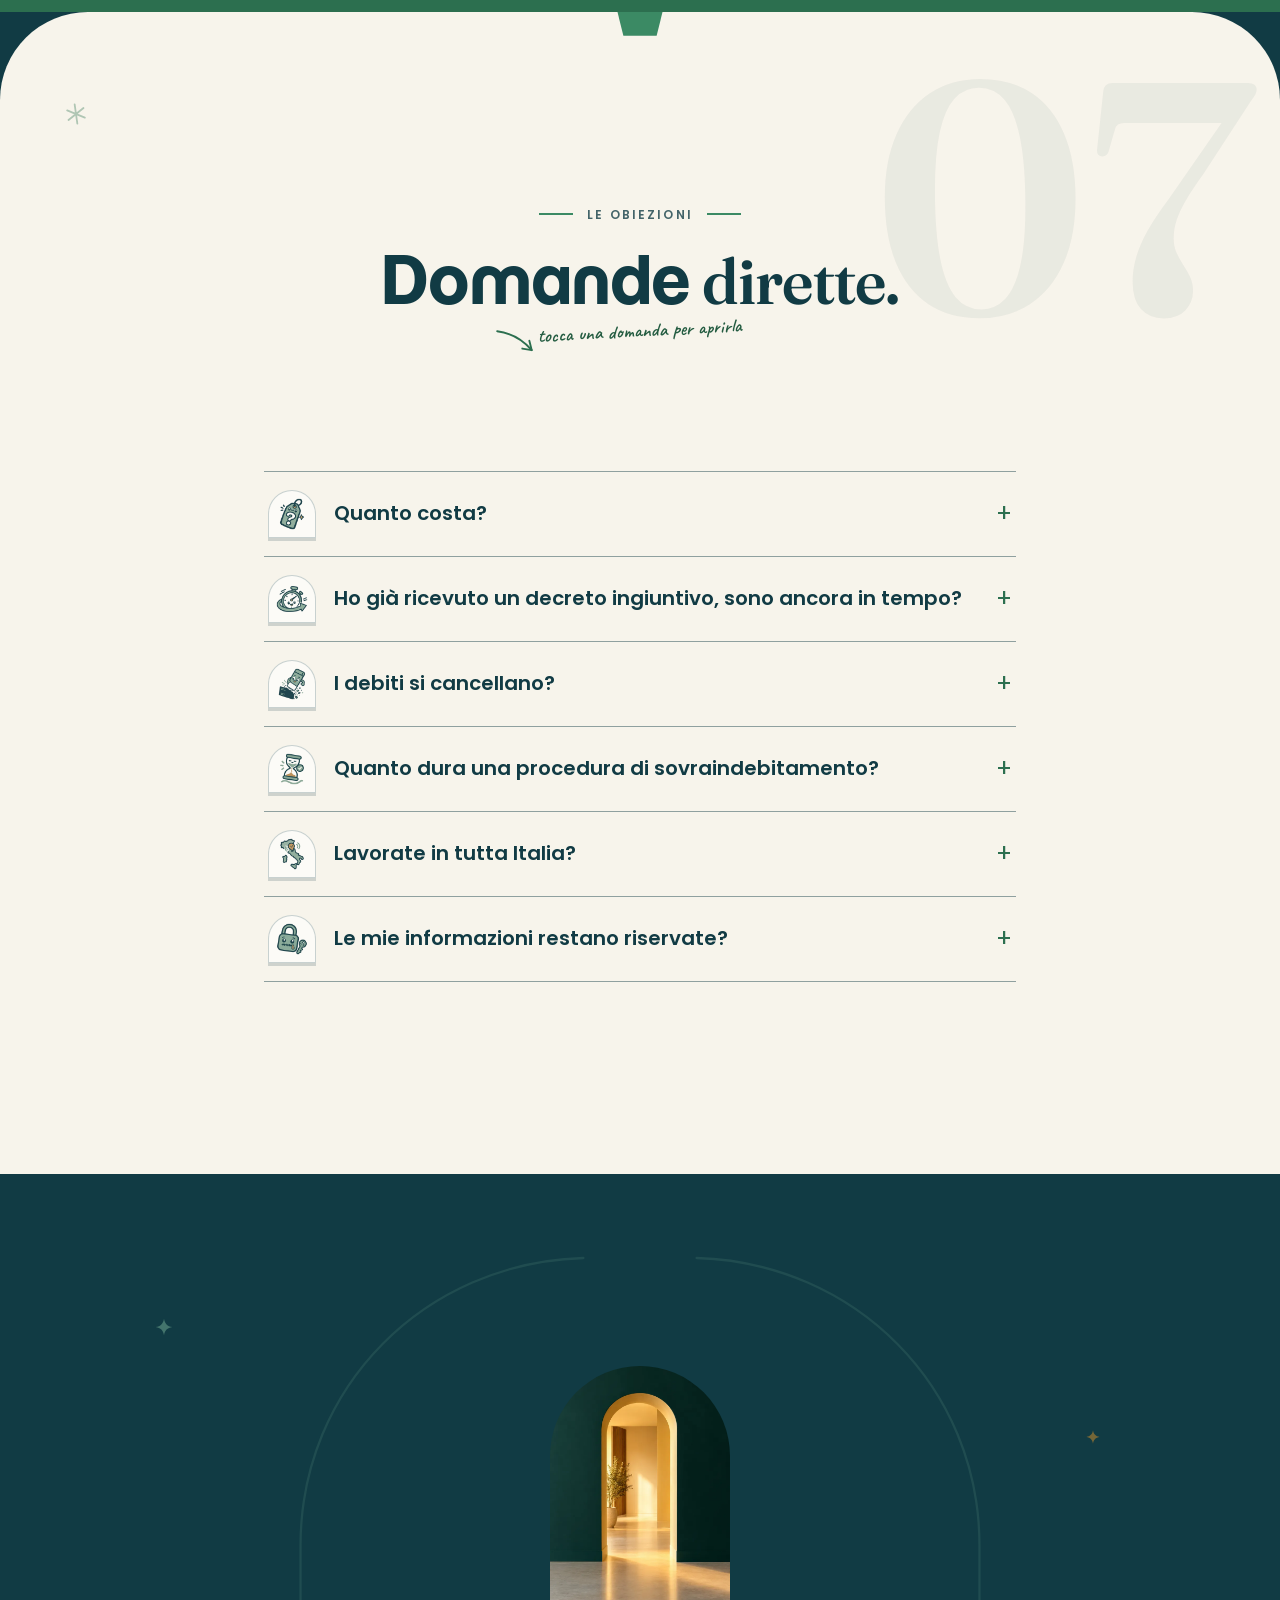
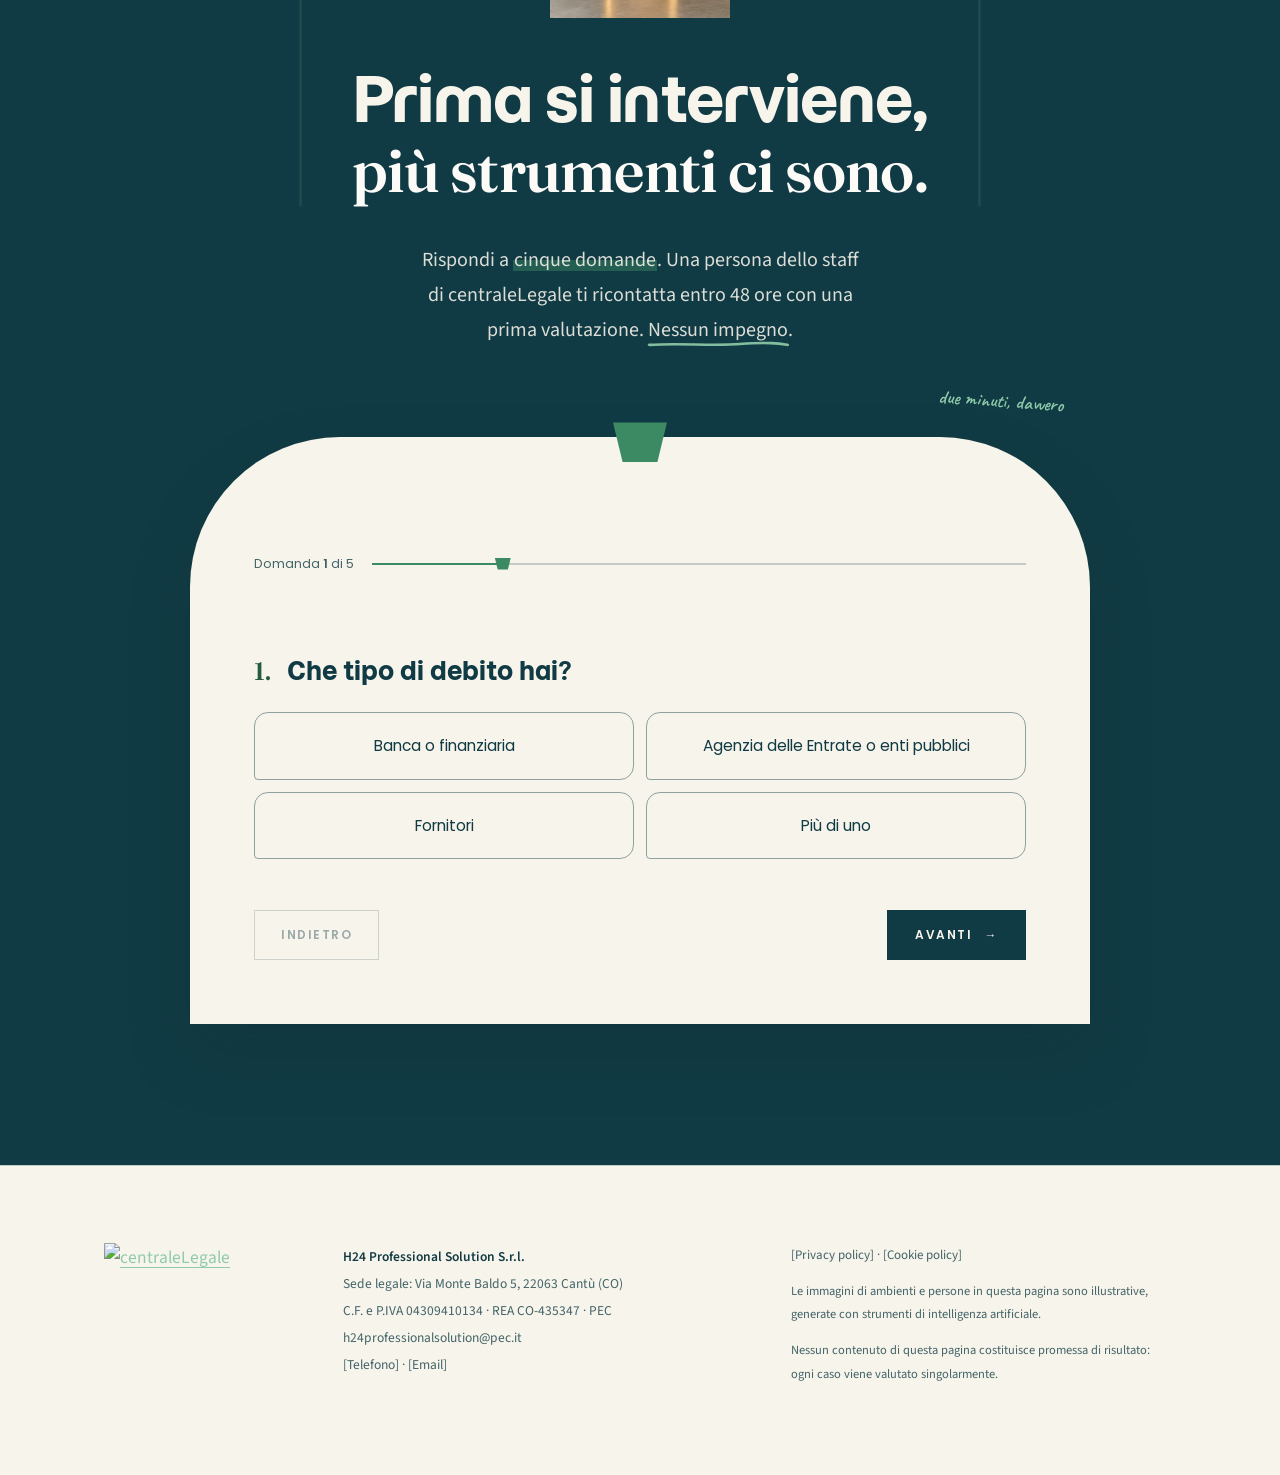
==== commit 98d58326: "Hero: figura senza alone chiaro, box 1440, header allineato, CTA a sinistra - Figura: bordo ricalcol" ====
--- a/hero-bianco/index.html
+++ b/hero-bianco/index.html
@@ -41,6 +41,8 @@
 .tema-chiaro .hero__arch::before { border-color: rgba(17, 59, 68, 0.35); }
 .tema-chiaro .hero .alone .a1 { background: radial-gradient(circle, rgba(59, 138, 100, 0.14), transparent 68%); }
 .tema-chiaro .hero .alone .a2 { background: radial-gradient(circle, rgba(59, 138, 100, 0.1), transparent 70%); }
+/* il marchio a colori ha più aria a sinistra nel viewBox (54/841.89) */
+.tema-chiaro .nav__logo img { transform: translateX(-6.41%); }
 .tema-chiaro .nav__voce { color: var(--notte); }
 .tema-chiaro .nav__voce:hover { color: var(--bosco-testo); }
 .tema-chiaro .hero :focus-visible { outline-color: var(--bosco); }
@@ -79,8 +81,8 @@
   <!-- 01 · HERO — doppia colonna come la v1, marca verde, appunti verso la CTA -->
   <section class="hero" aria-labelledby="hero-title">
     <div class="alone" aria-hidden="true"><i class="a1"></i><i class="a2"></i></div>
-    <span class="deco deco--sparkle" style="left:6%; top:18%; width:22px; --fd:0.6s" aria-hidden="true"><svg viewBox="0 0 24 24"><path d="M12 2 C13 8 16 11 22 12 C16 13 13 16 12 22 C11 16 8 13 2 12 C8 11 11 8 12 2 Z"/></svg></span>
-    <span class="deco deco--asterisco" style="right:8%; top:14%; width:30px; --rot:12deg; --fd:1.4s" aria-hidden="true"><svg viewBox="0 0 32 32"><path d="M16 3 V29 M5 9.5 L27 22.5 M27 9.5 L5 22.5"/></svg></span>
+    <span class="deco deco--sparkle" style="left:calc(var(--fuori-box) + max(2px, var(--gutter) / 2 - 11px)); top:18%; width:22px; --fd:0.6s" aria-hidden="true"><svg viewBox="0 0 24 24"><path d="M12 2 C13 8 16 11 22 12 C16 13 13 16 12 22 C11 16 8 13 2 12 C8 11 11 8 12 2 Z"/></svg></span>
+    <span class="deco deco--asterisco" style="right:calc(var(--fuori-box) + max(10px, var(--gutter) / 2 - 15px)); top:14%; width:30px; --rot:12deg; --fd:1.4s" aria-hidden="true"><svg viewBox="0 0 32 32"><path d="M16 3 V29 M5 9.5 L27 22.5 M27 9.5 L5 22.5"/></svg></span>
     <div class="hero__grid">
       <div class="hero__content">
         <h1 class="hero__title" id="hero-title">
@@ -93,7 +95,7 @@
           <span class="con-appunto con-appunto--hero" aria-hidden="true">
             <span class="appunto">il primo passo</span>
             <span class="freccia-tec">
-              <svg viewBox="0 0 60 46"><path pathLength="1" d="M52 4 C 40 16, 26 26, 12 38"/><path pathLength="1" class="punta" d="M12 38 l12 -3 m-12 3 l3 -12"/></svg>
+              <svg viewBox="0 0 30 48"><path pathLength="1" d="M15 3 C 19 16, 19 30, 15 44"/><path pathLength="1" class="punta" d="M15 44 l6 -7 m-6 7 l-6 -7"/></svg>
             </span>
           </span>
           <a class="btn btn--hero" id="cta-hero" href="#verifica">Cancella il Debito <span class="btn__freccia" aria-hidden="true">→</span></a>
--- a/assets/css/main.css
+++ b/assets/css/main.css
@@ -59,6 +59,7 @@
   --ease-soft: cubic-bezier(0.32, 0.72, 0, 1);
   --ease-draw: cubic-bezier(0.62, 0, 0.12, 1);
   --gutter: clamp(22px, 5vw, 88px);
+  --box-hero: 1440px;              /* hero e header: contenuto boxed a 1440 */
   --respiro: clamp(110px, 15vw, 230px);
 }
 
@@ -216,19 +217,24 @@
    ============================================================ */
 .nav {
   position: absolute; top: 0; left: 0; right: 0; z-index: 40;
-  padding: 24px var(--gutter);
-}
+  padding: 24px 0;
+}
+/* stesso box dell'hero: logo sull'inizio, ultima voce sulla fine */
 .nav__interno {
   display: flex; align-items: center; justify-content: space-between; gap: 24px;
-  width: 100%; max-width: 1280px; margin-inline: auto;
-}
-.nav__logo img { height: 74px; width: auto; }
+  width: 100%; max-width: calc(var(--box-hero) + 2 * var(--gutter)); margin-inline: auto;
+  padding-inline: var(--gutter);
+}
+.nav__logo { display: block; line-height: 0; }
+/* il marchio ha aria nel viewBox (34.24/841.89): lo porto a filo col testo dell'hero */
+.nav__logo img { height: 74px; width: auto; transform: translateX(-4.07%); }
 .nav__destra { display: flex; align-items: center; gap: 26px; }
 .nav__voce { font-family: var(--sans); font-weight: 500; font-size: 13.5px; color: var(--avorio); text-decoration: none; }
 .nav__voce:hover { color: var(--salvia-chiara); }
 .btn--nav { padding: 12px 22px; font-size: 11.5px; }
-html.js .btn--nav { opacity: 0; transform: translateY(-6px); pointer-events: none; visibility: hidden; transition: opacity 300ms var(--ease-soft), transform 300ms var(--ease-soft), visibility 0s 300ms; }
-html.js .nav--cta .btn--nav { opacity: 1; transform: none; pointer-events: auto; visibility: visible; transition: opacity 300ms var(--ease-soft), transform 300ms var(--ease-soft); }
+/* la CTA in nav non occupa spazio finché è nascosta: le voci chiudono sul bordo dell'hero */
+html.js .btn--nav { display: none; }
+html.js .nav--cta .btn--nav { display: inline-flex; }
 @media (max-width: 860px) {
   .nav__voce { display: none; }
   .nav__logo img { height: 58px; }
@@ -240,7 +246,7 @@
   background: rgba(13, 47, 55, 0.9);
   -webkit-backdrop-filter: blur(12px); backdrop-filter: blur(12px);
   border-bottom: 1px solid var(--hairline-scuro-forte);
-  padding: 10px var(--gutter);
+  padding: 10px max(var(--gutter), calc((100% - var(--box-hero)) / 2));   /* stesso box 1440 dell'hero */
   transform: translateY(-110%);
   visibility: hidden;
   transition: transform 550ms var(--ease-soft), visibility 0s 550ms;
@@ -302,11 +308,13 @@
   min-height: 100vh; min-height: 100svh;
   display: flex; align-items: stretch;
   padding-top: clamp(96px, 12vh, 130px);
+  /* spazio fuori dal box 1440 (per tenere le decorazioni nel margine, mai sul testo) */
+  --fuori-box: max(0px, (100% - var(--box-hero) - 2 * var(--gutter)) / 2);
 }
 .hero__grid {
   display: grid; grid-template-columns: minmax(0, 6.8fr) minmax(0, 5.2fr);
   align-items: center; gap: clamp(24px, 3vw, 56px);
-  width: 100%; max-width: 1280px; margin-inline: auto;
+  width: 100%; max-width: calc(var(--box-hero) + 2 * var(--gutter)); margin-inline: auto;
   padding: 0 var(--gutter) clamp(48px, 7vh, 90px);
   position: relative; z-index: 1;
 }
@@ -329,16 +337,20 @@
 html.js .in .marca::before, html.js .marca.in::before { transform: skewX(-4deg) scaleX(1); }
 .hero__sub { margin: 0 0 clamp(14px, 2vh, 22px) 0; max-width: 30ch; font-size: clamp(19px, 1.8vw, 24px); line-height: 1.5; color: var(--avorio-85); font-family: var(--sans); font-weight: 400; }
 .hero__sub strong { font-weight: 600; color: var(--bianco); }
-.hero__lead { margin: 0 0 clamp(48px, 6.5vh, 72px) 0; max-width: 52ch; font-size: 15.5px; line-height: 1.7; color: var(--avorio-70); }
-.hero__azione { position: relative; display: inline-flex; flex-direction: column; align-items: center; }
-/* appunto + freccia sopra la CTA */
-.con-appunto--hero { position: absolute; left: 0; right: 0; top: 0; height: 0; }
-.con-appunto--hero .appunto { position: absolute; left: 6px; top: -58px; --rot: -6deg; }
-.con-appunto--hero .freccia-tec { position: absolute; left: 148px; top: -50px; width: 46px; }
-/* microfatti: i due fatti di servizio, centrati e in evidenza */
+.hero__lead { margin: 0 0 clamp(14px, 2.4vh, 26px) 0; max-width: 52ch; font-size: 15.5px; line-height: 1.7; color: var(--avorio-70); }
+/* CTA a filo sinistro col testo */
+.hero__azione { position: relative; display: inline-flex; flex-direction: column; align-items: flex-start; }
+/* appunto + freccia sopra la CTA, uno sopra l'altro sullo stesso asse */
+.con-appunto--hero {
+  position: relative; display: inline-flex; flex-direction: column; align-items: center; gap: 2px;
+  margin: 0 0 8px 34px;
+}
+.con-appunto--hero .appunto { position: static; display: block; --rot: -4deg; }
+.con-appunto--hero .freccia-tec { position: static; display: block; width: 26px; }
+/* microfatti: i due fatti di servizio, allineati alla CTA */
 .microfatti {
-  list-style: none; margin: 18px 0 0 0; padding: 0;
-  display: flex; align-items: center; justify-content: center; gap: 10px; flex-wrap: wrap;
+  list-style: none; margin: 20px 0 0 0; padding: 0;
+  display: flex; align-items: center; justify-content: flex-start; gap: 10px 16px; flex-wrap: wrap;
 }
 .microfatti li {
   display: inline-flex; align-items: center; gap: 9px;
@@ -352,7 +364,8 @@
 .microfatti li img { width: 26px; height: 26px; object-fit: contain; flex: none; background: var(--avorio); border-radius: 50%; padding: 2px; }
 
 /* colonna figura — arco con chiave di volta come la v1 */
-.hero__figura { position: relative; margin: 0; display: flex; align-items: flex-end; justify-content: center; padding-bottom: clamp(12px, 2vh, 28px); }
+/* l'arco (con la sua linea esterna a -14px) chiude sul bordo destro del box, come le voci del menu */
+.hero__figura { position: relative; margin: 0; display: flex; align-items: flex-end; justify-content: flex-end; padding: 0 14px clamp(12px, 2vh, 28px); }
 .hero__arch { position: relative; width: min(100%, 430px); }
 .hero__arch::before {
   content: ""; position: absolute; top: -14px; right: -14px; bottom: 0; left: -14px;
@@ -956,14 +969,15 @@
   .hero__content { display: contents; }
   .hero__title { order: 1; margin-bottom: 0; }
   .hero__sub { order: 2; margin: 0 0 4px 0; max-width: none; }
-  .hero__figura { order: 3; margin: 4px auto 12px; width: min(68%, 265px); }
-  .hero__azione { order: 4; margin-top: 42px; display: flex; }
+  .hero__figura { order: 3; margin: 4px auto 12px; width: min(68%, 265px); padding-inline: 0; justify-content: center; }
+  /* l'appunto sale nella fascia di "dalla tua parte" (lato opposto), sotto la fine della linea d'arco */
+  .hero__azione { order: 4; margin-top: -24px; display: flex; }
   .hero__lead { order: 5; margin: 30px 0 0 0; }
   .appunto--figura { bottom: -24px; }
   .hero__arch-chiave { top: -26px; width: 38px; height: 28px; }
-  .con-appunto--hero .appunto { left: 2px; top: -48px; }
-  .con-appunto--hero .freccia-tec { left: 126px; top: -42px; width: 36px; }
-  .microfatti { margin-top: 10px; gap: 6px; }
+  .con-appunto--hero { margin: 0 0 8px 26px; }
+  .con-appunto--hero .freccia-tec { width: 16px; }
+  .microfatti { margin-top: 12px; gap: 12px; }
   .microfatti li { font-size: 11.5px; padding: 5px 12px 5px 7px; gap: 6px; }
   .microfatti li img { width: 20px; height: 20px; }
 }
@@ -976,10 +990,21 @@
   /* niente blur animato sui telefoni: solo opacity+transform */
   html.js .rv { filter: none; transition: opacity 900ms var(--ease), transform 900ms var(--ease); transition-delay: var(--d, 0ms); }
   .hero__title { font-size: clamp(38px, 10.4vw, 54px); }
+  .hero__azione { align-items: stretch; }
   .hero__azione .btn { width: 100%; }
+  .con-appunto--hero { align-self: flex-start; }
+  .hero__azione .microfatti { justify-content: center; }
   .reframe .blocco { font-size: 17.5px; }
   .statement { font-size: clamp(30px, 8.6vw, 44px); }
 }
+/* desktop bassi (1280x720, 1366x768): l'hero resta dentro il primo viewport */
+@media (min-width: 981px) and (max-height: 820px) {
+  .hero__title { font-size: clamp(44px, min(7.2vw, 11vh), 88px); }
+  .con-appunto--hero { margin-bottom: 4px; }
+  .con-appunto--hero .freccia-tec { width: 20px; }
+  .microfatti { margin-top: 14px; }
+}
 @media (max-width: 640px) {
+  html:not(.js) .btn--nav { display: none; }
   .appunto--form, .ripresa .con-appunto { display: none; }
 }
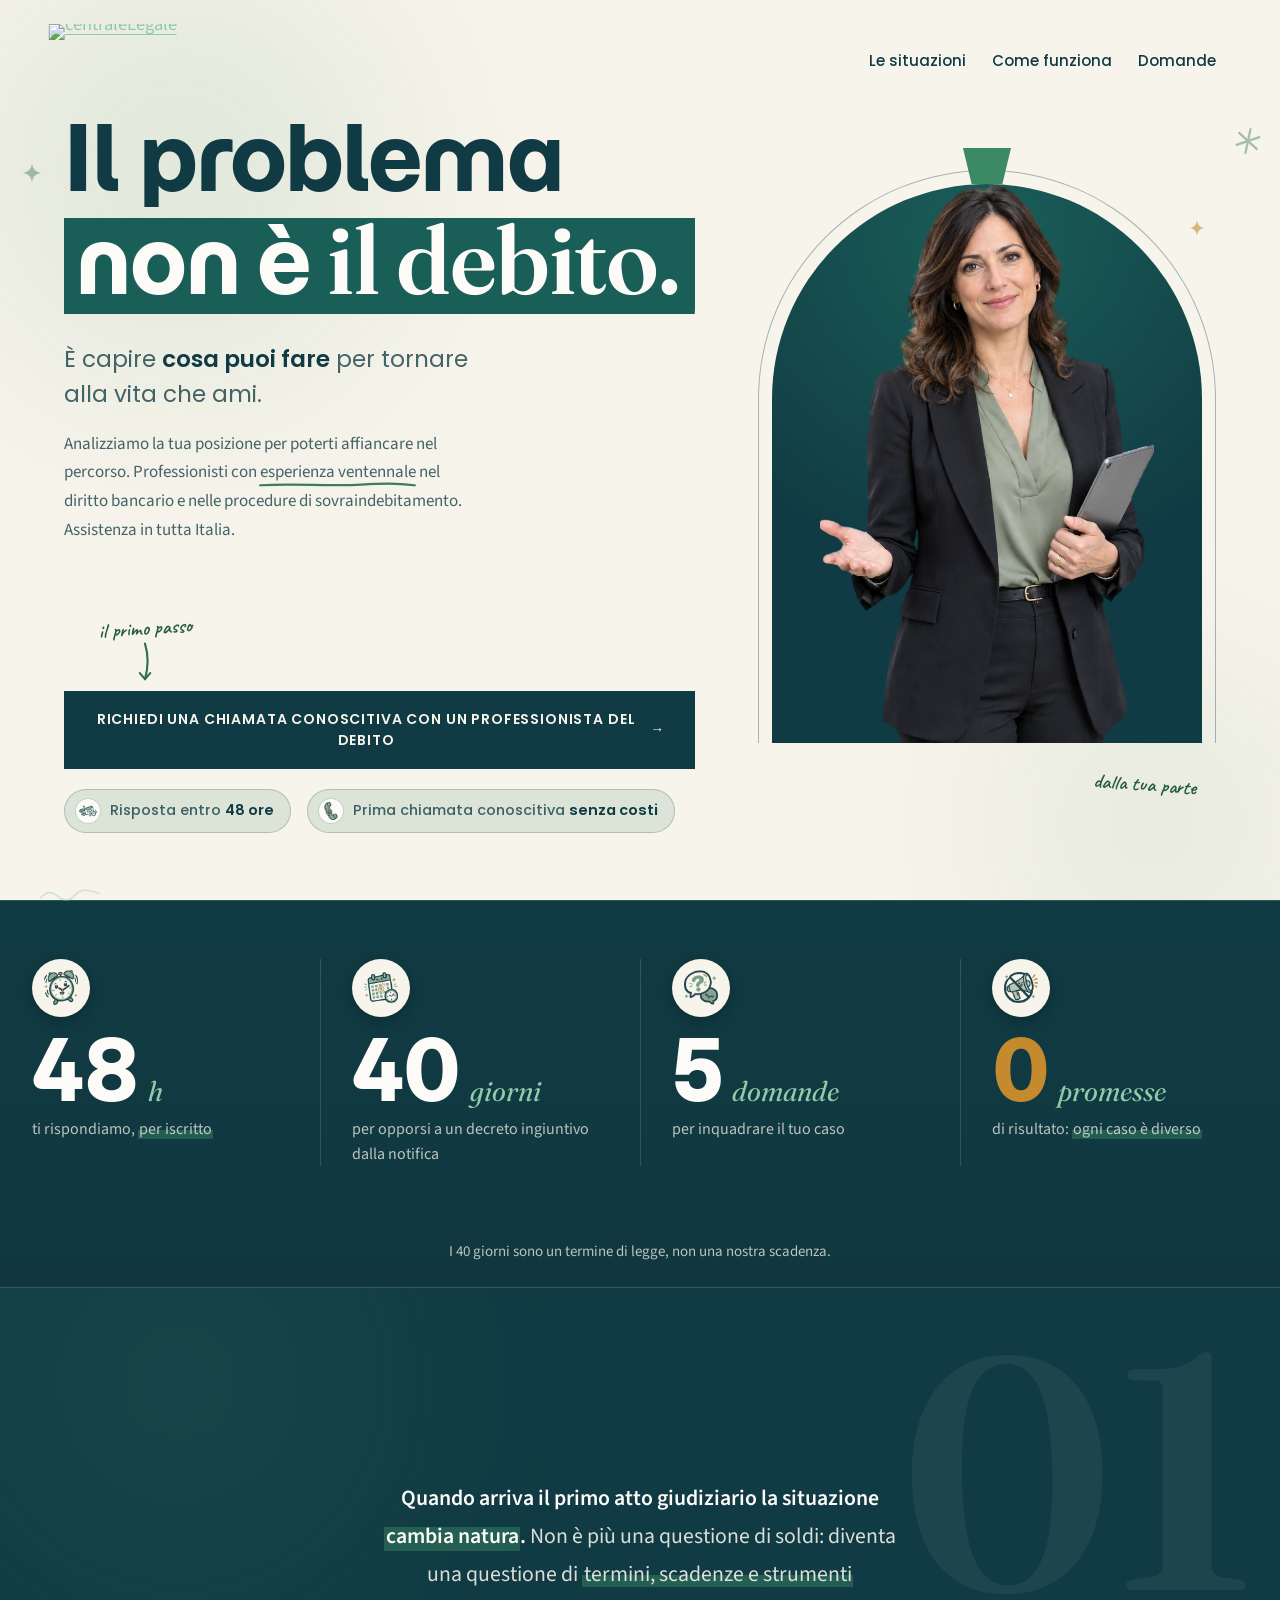
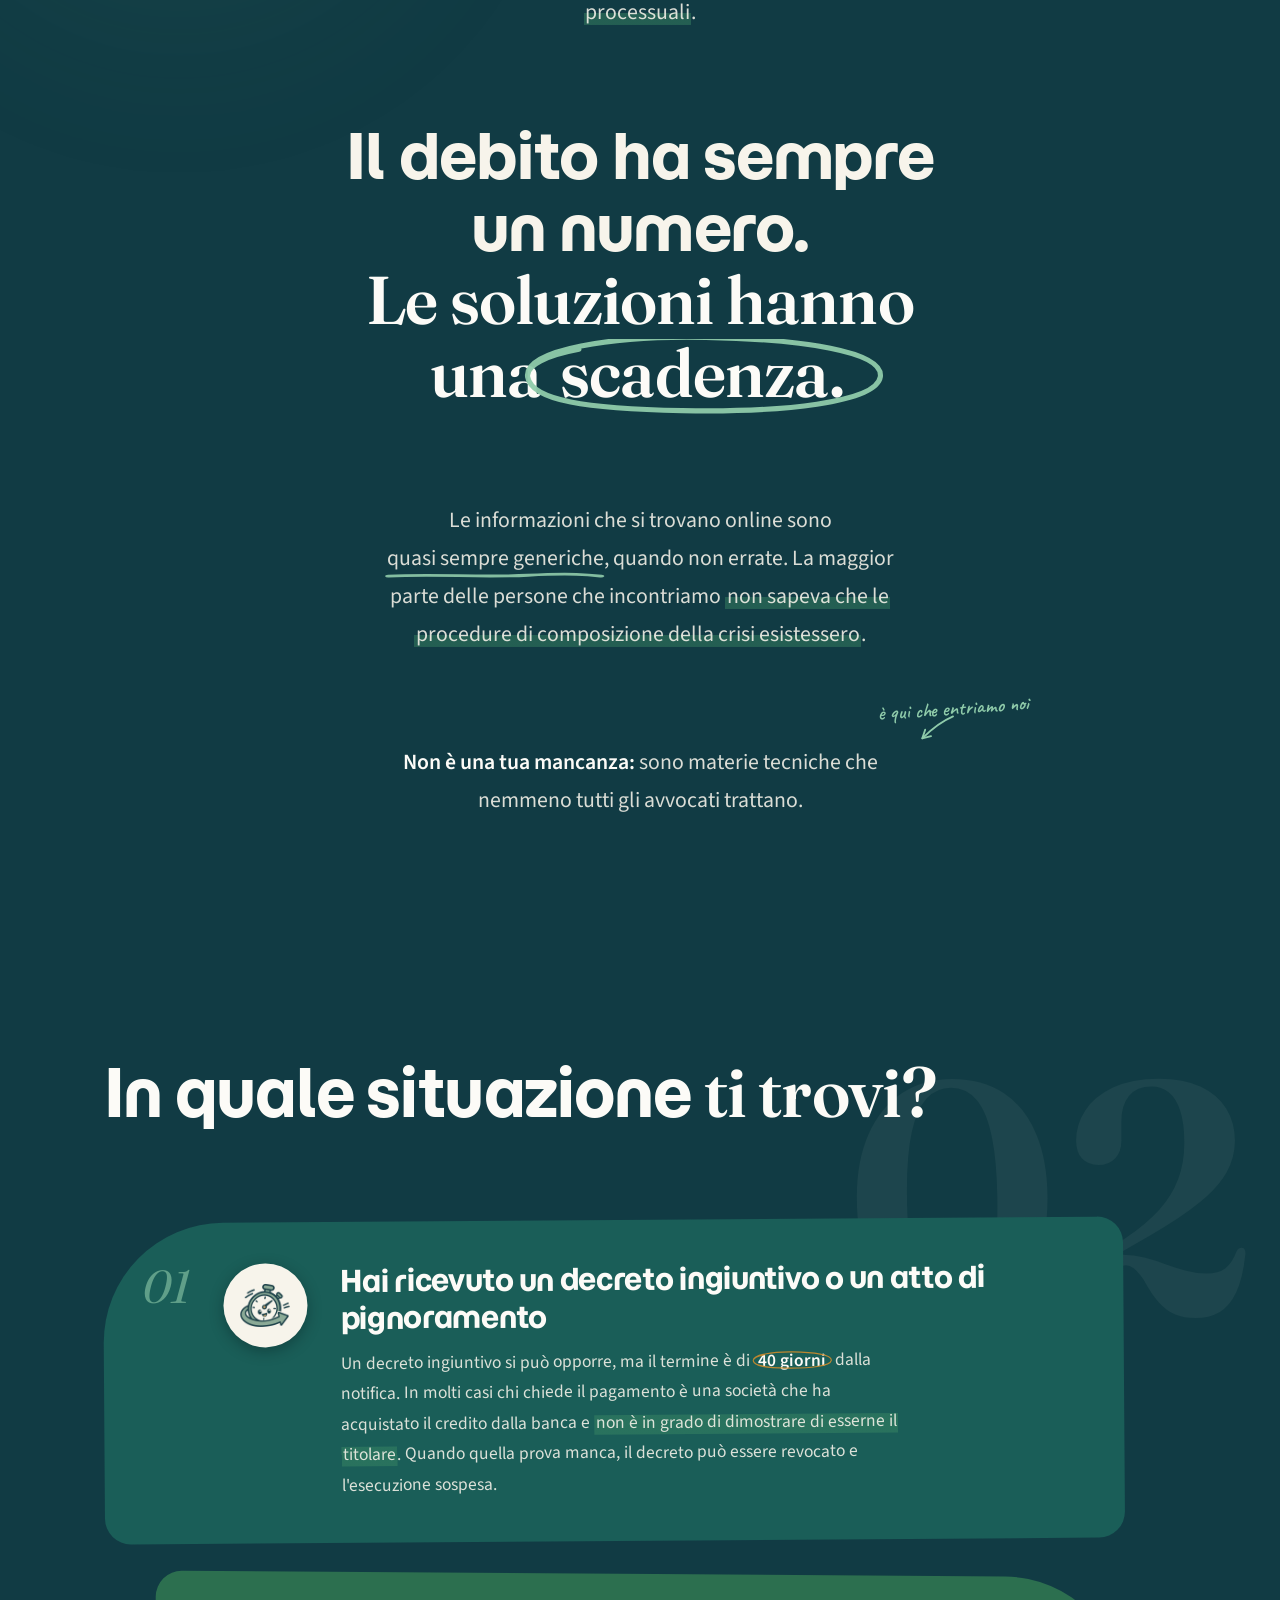
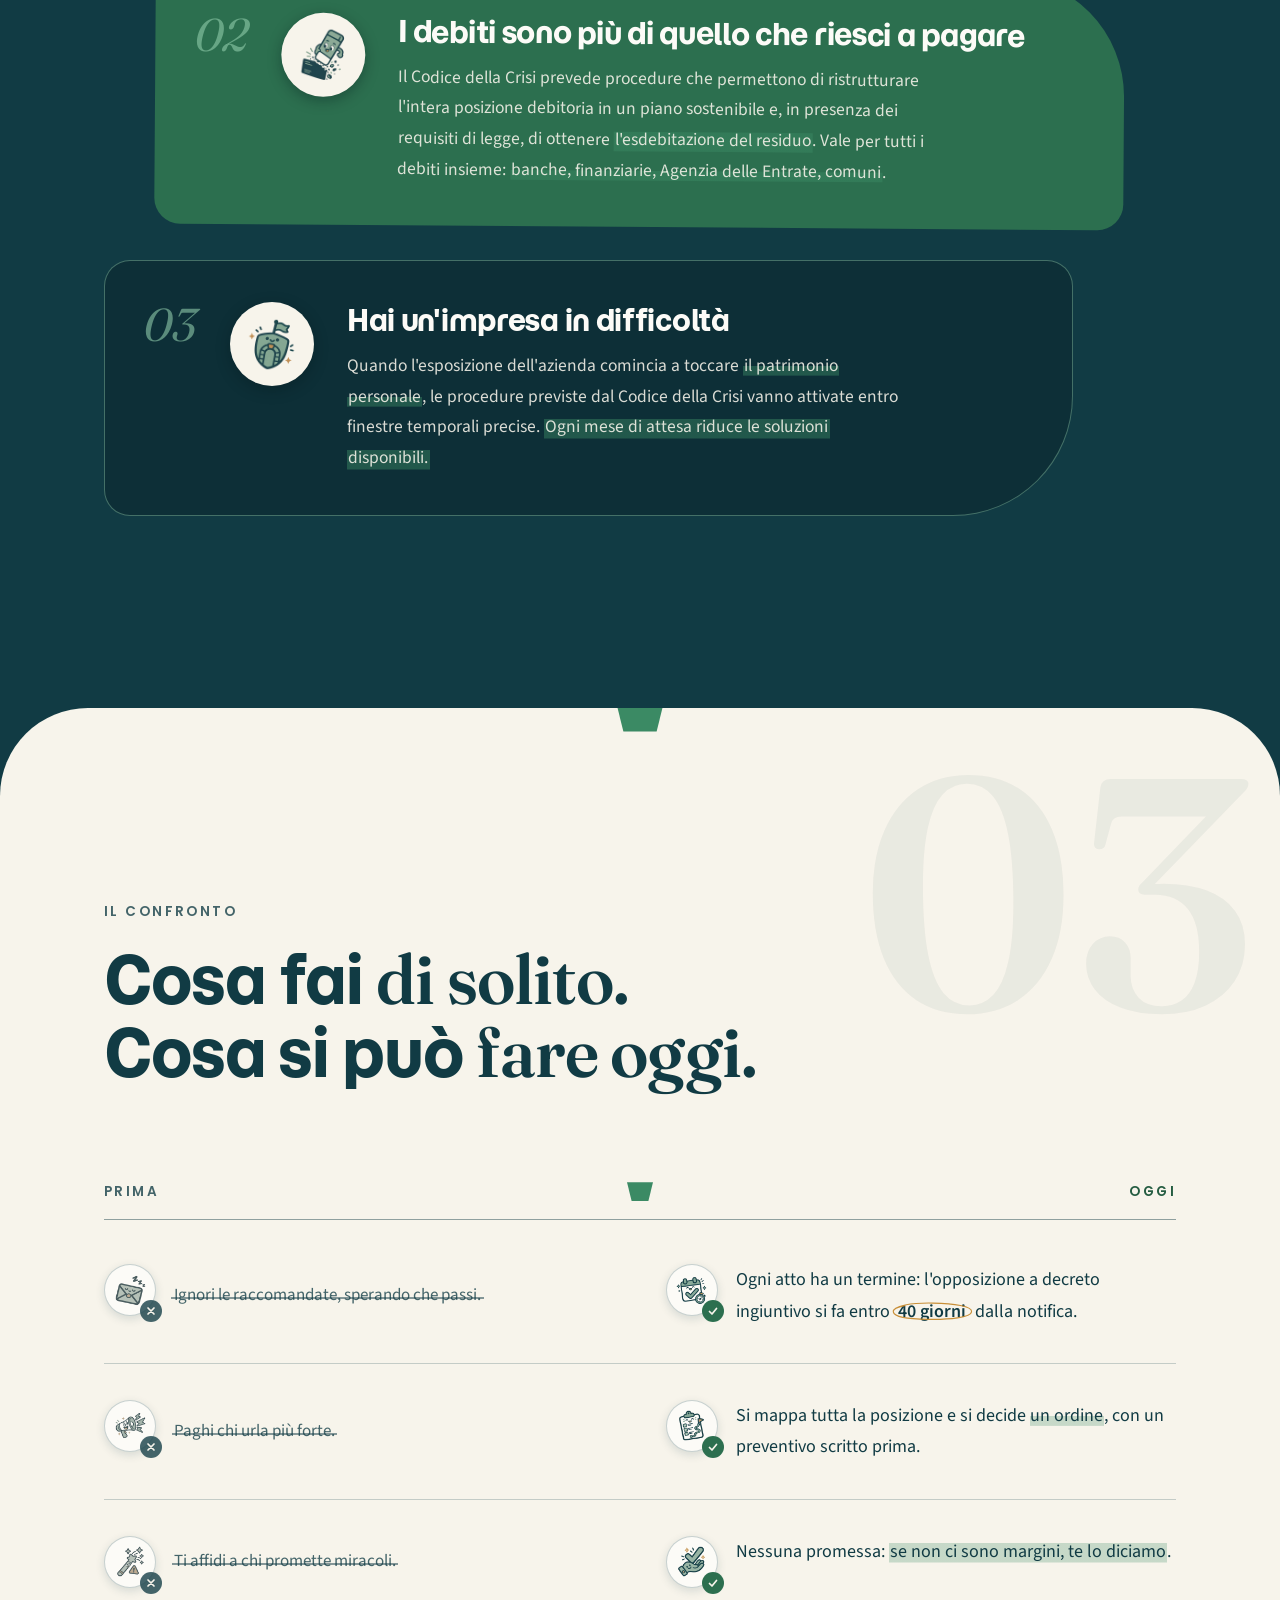
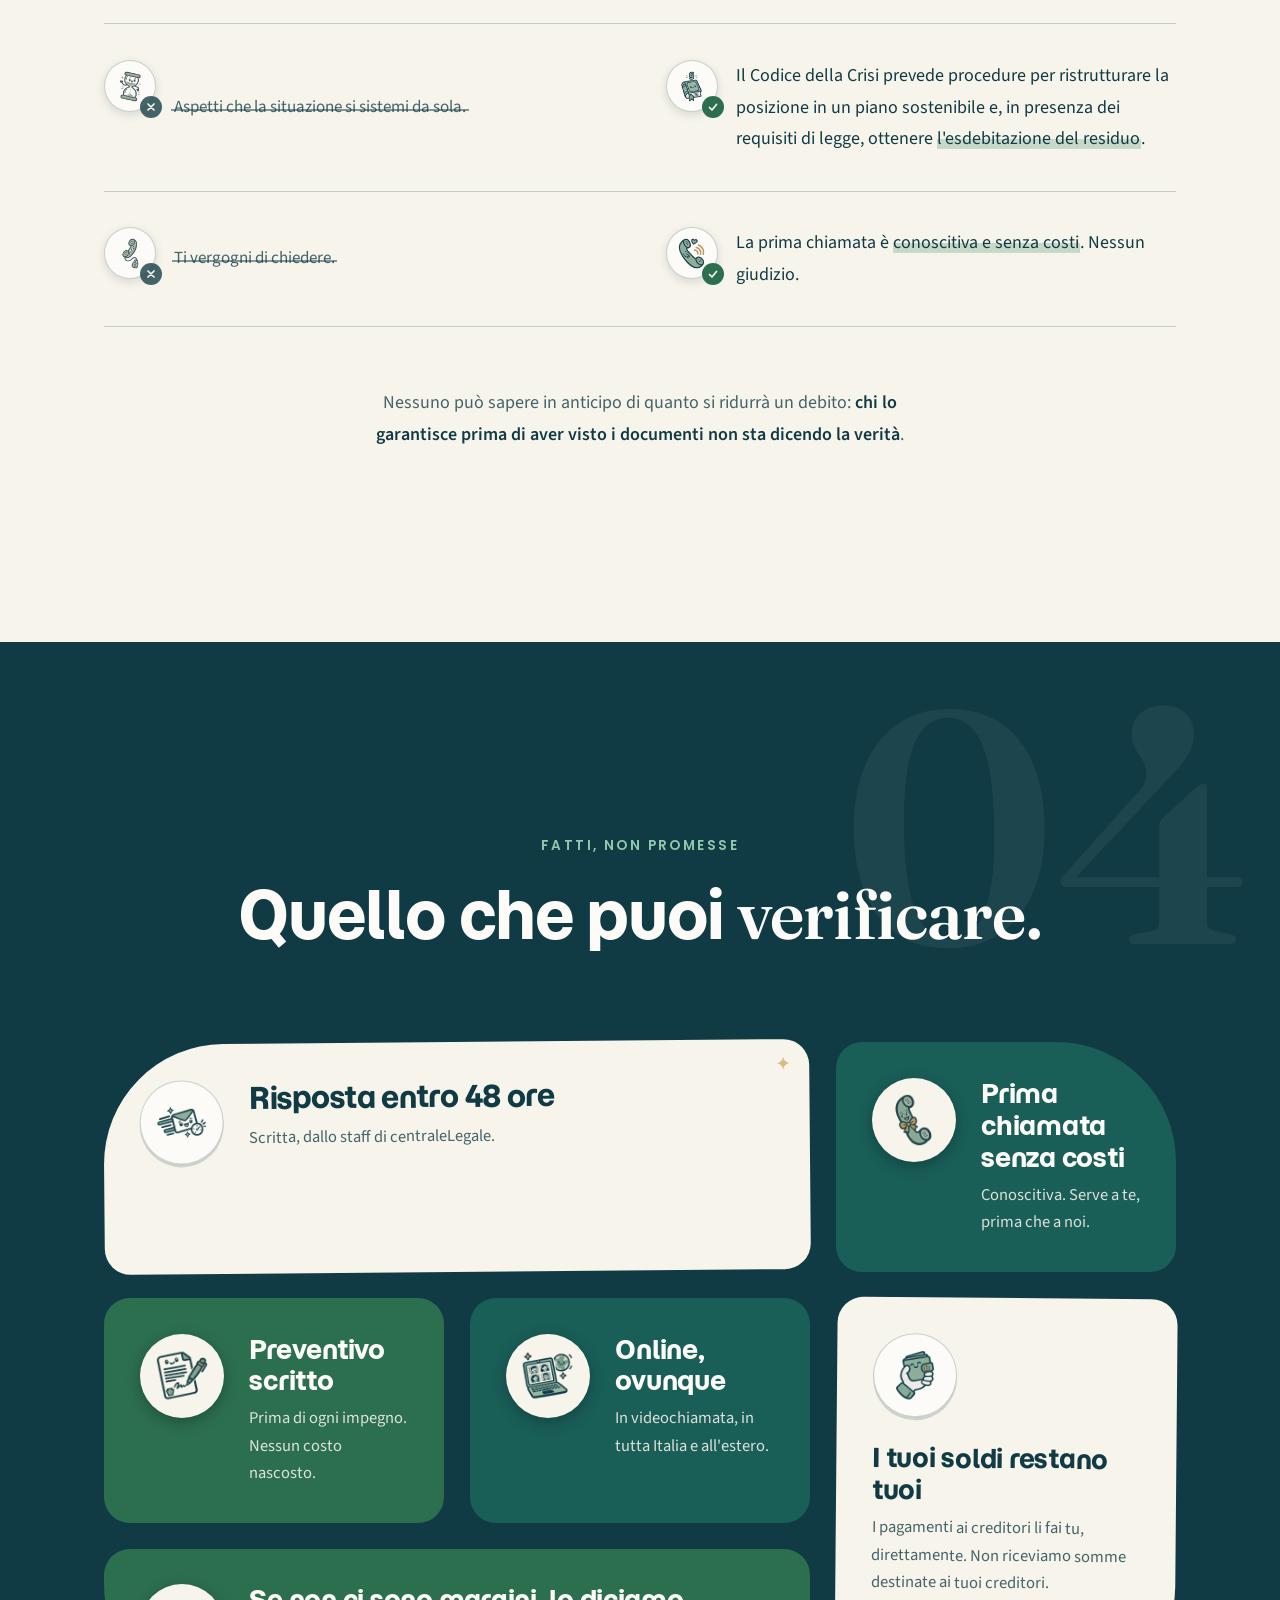
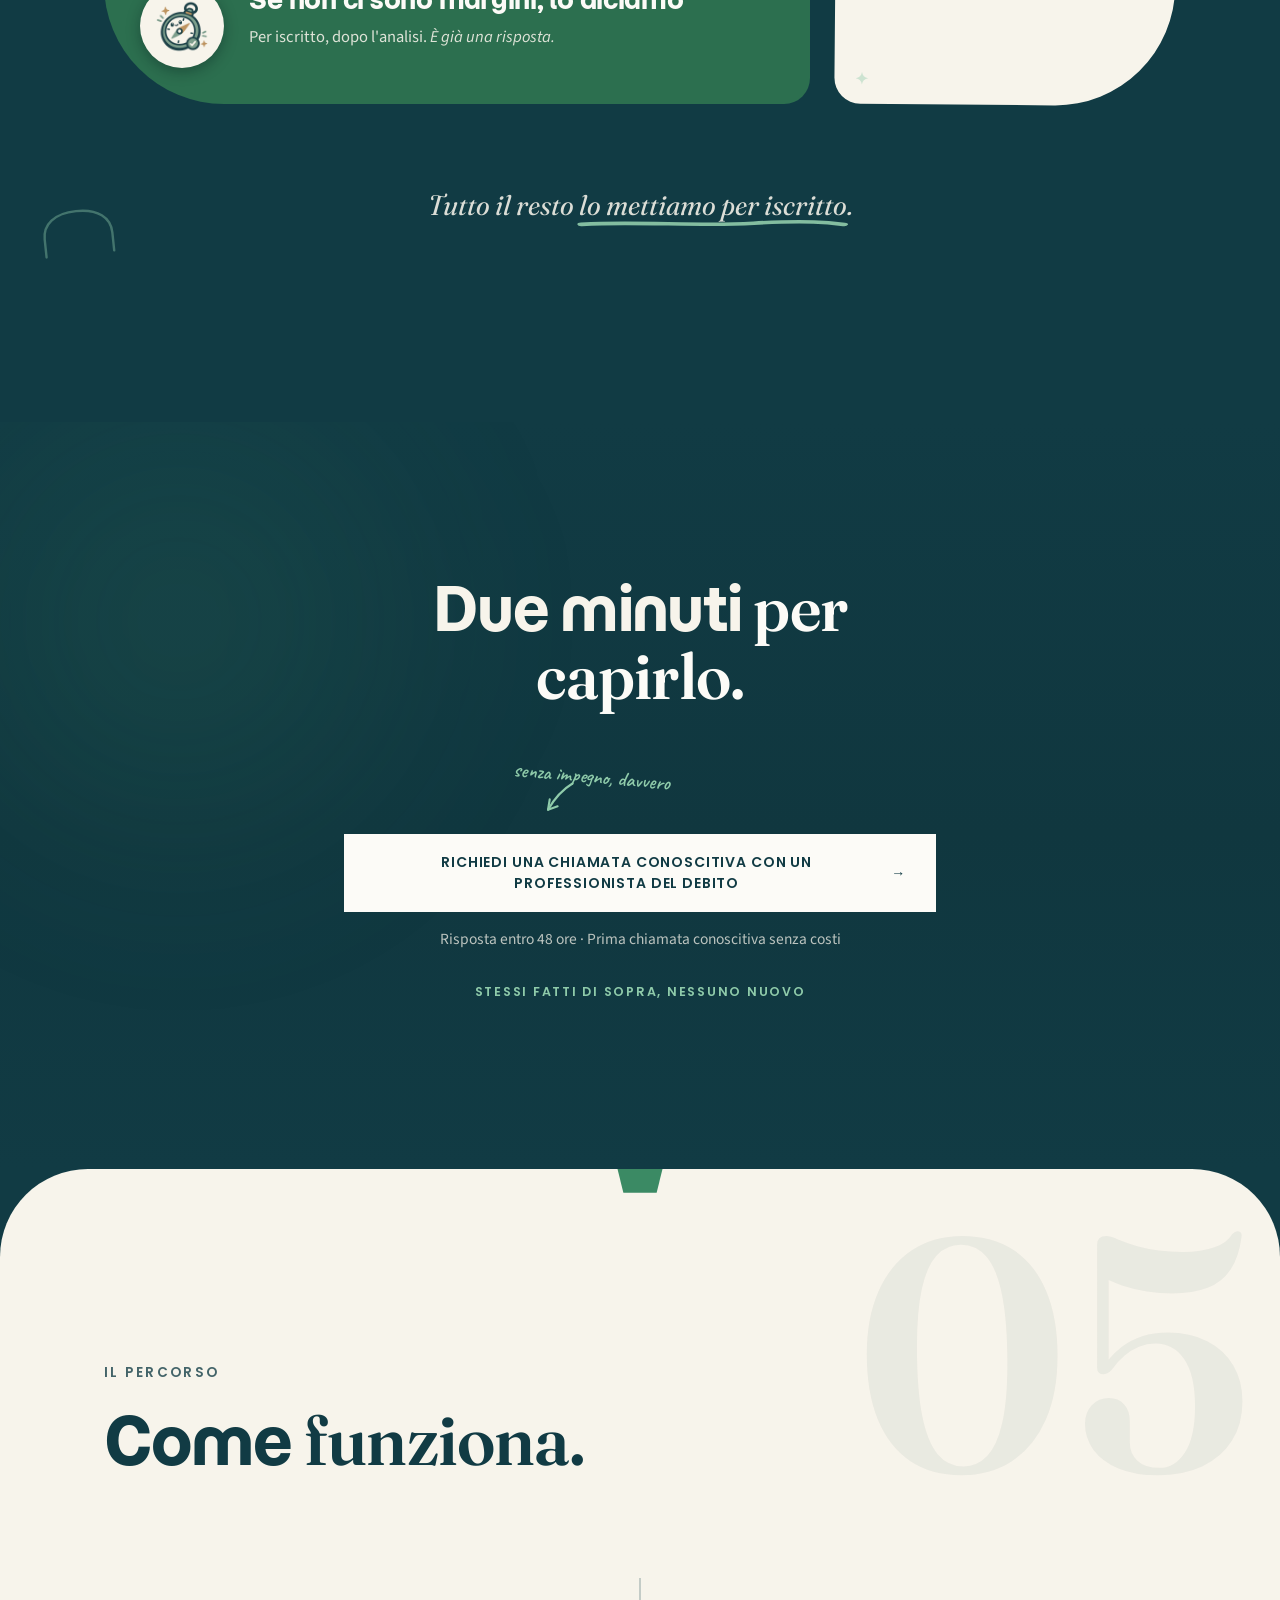
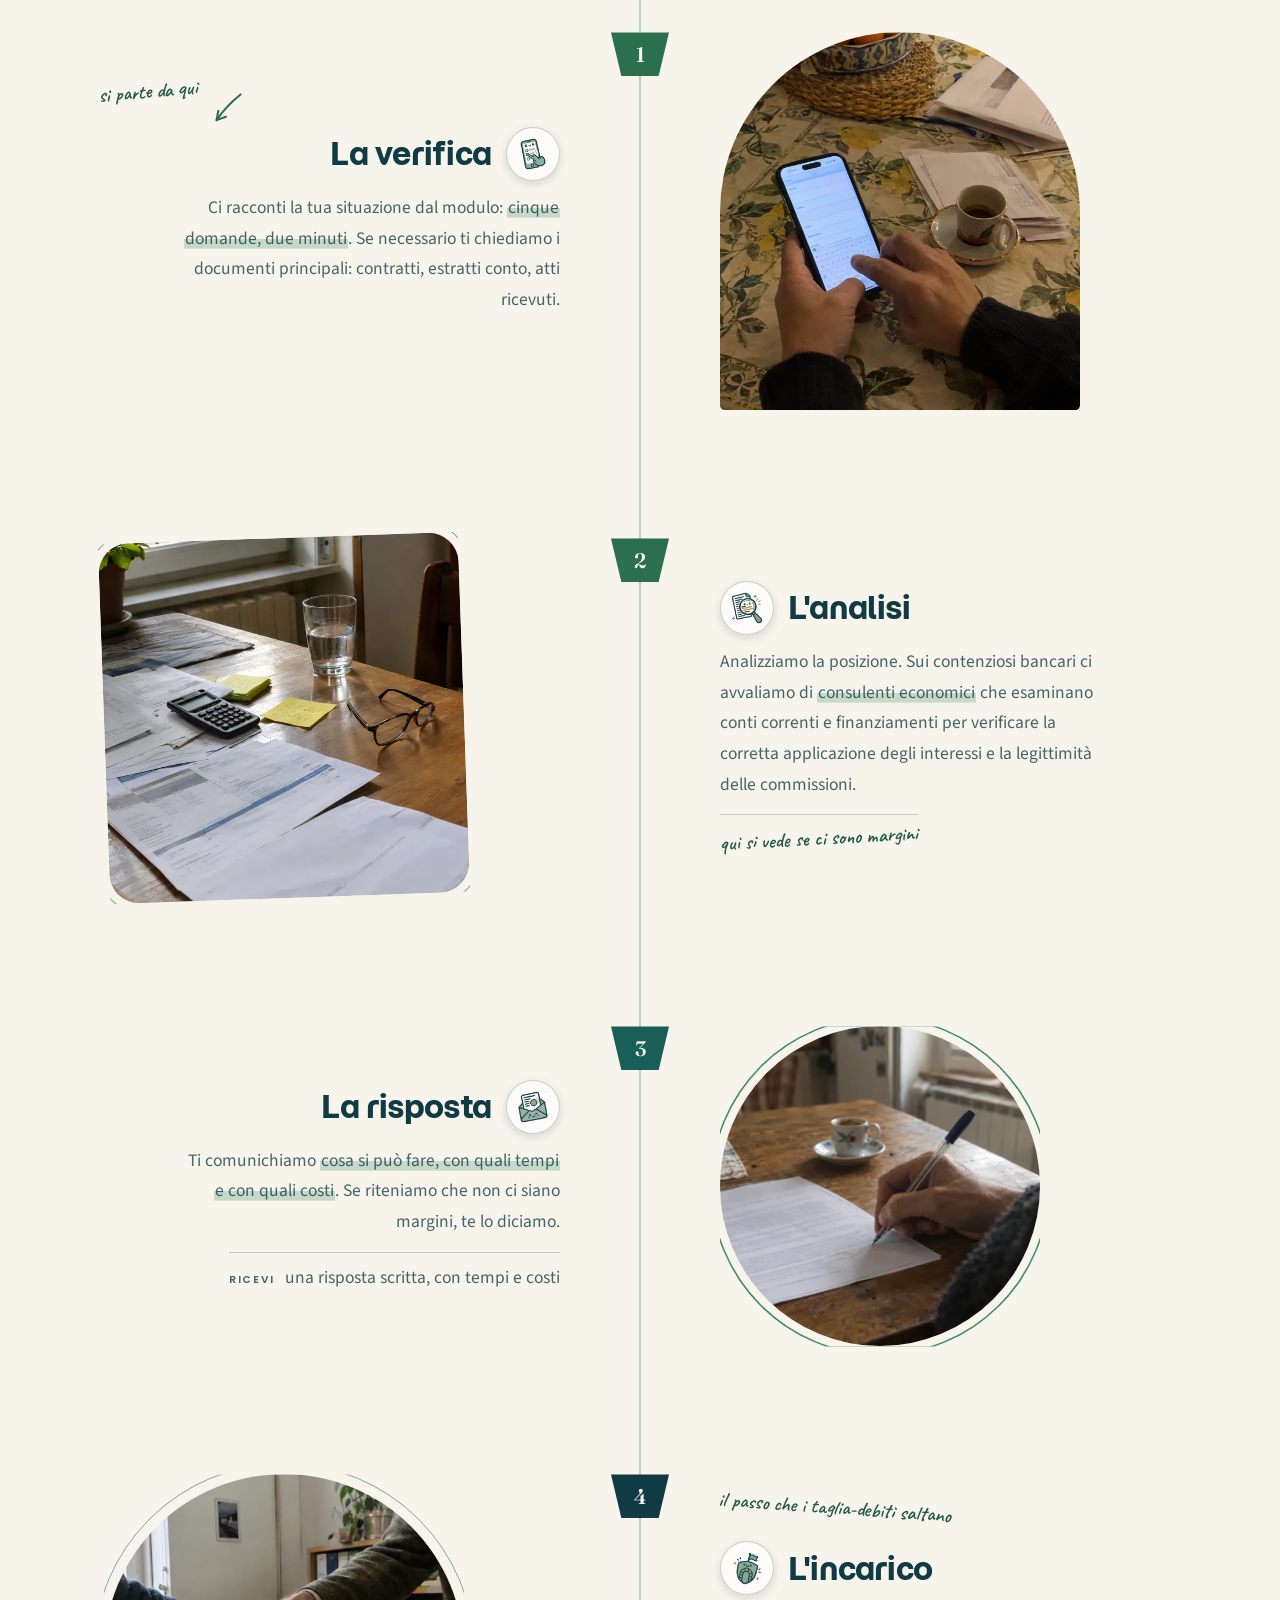
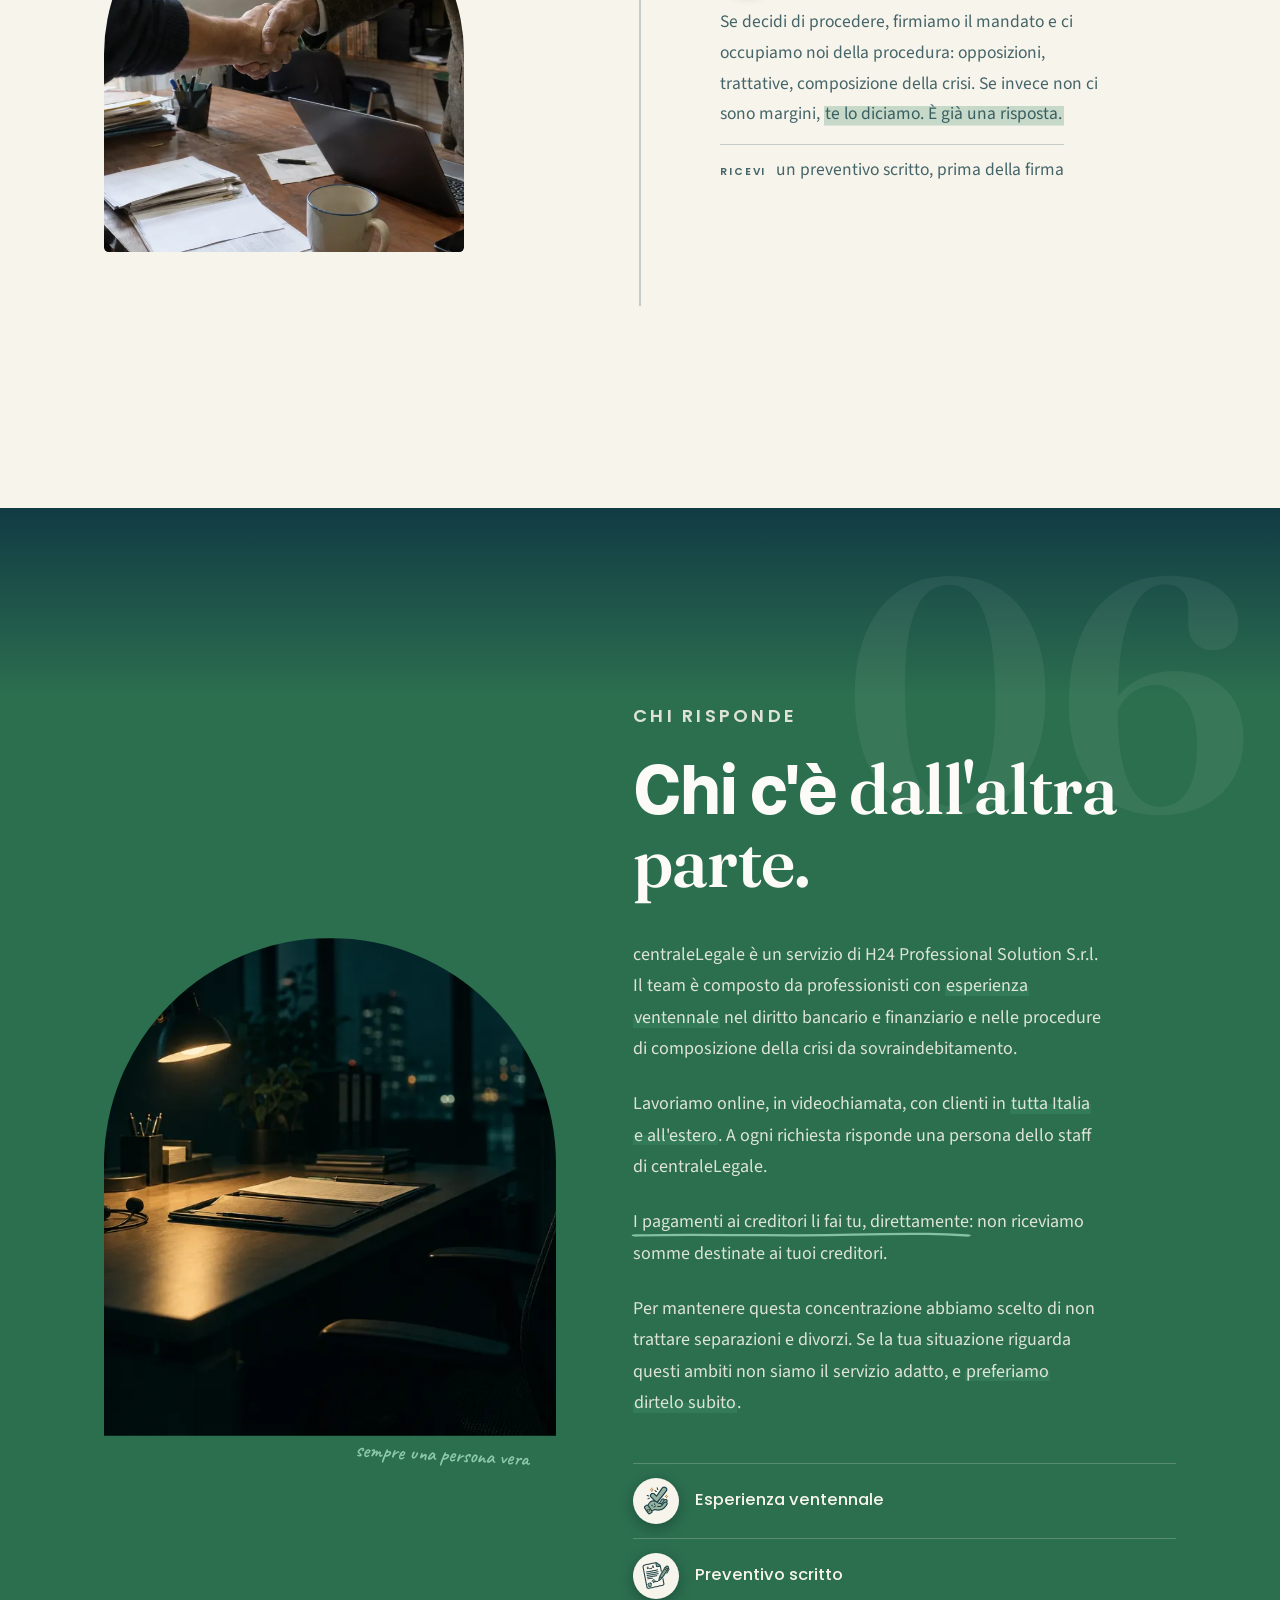
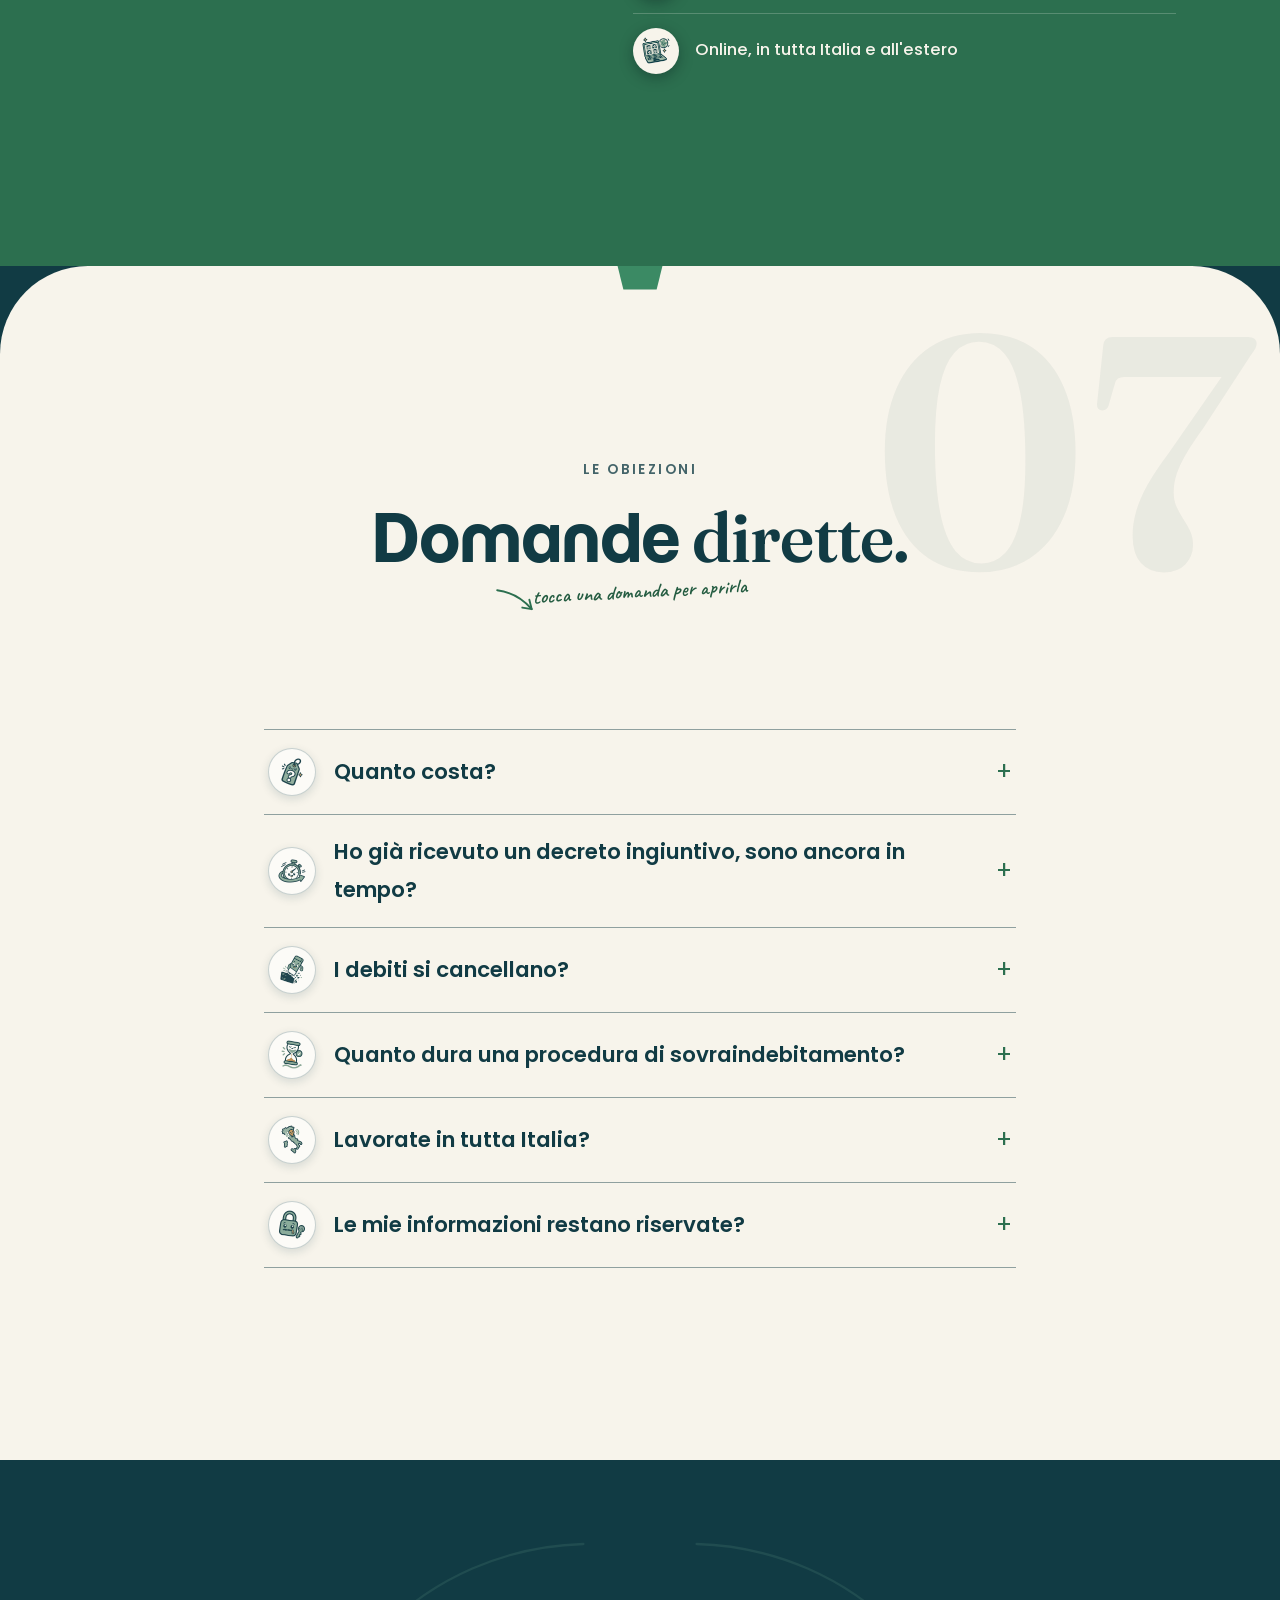
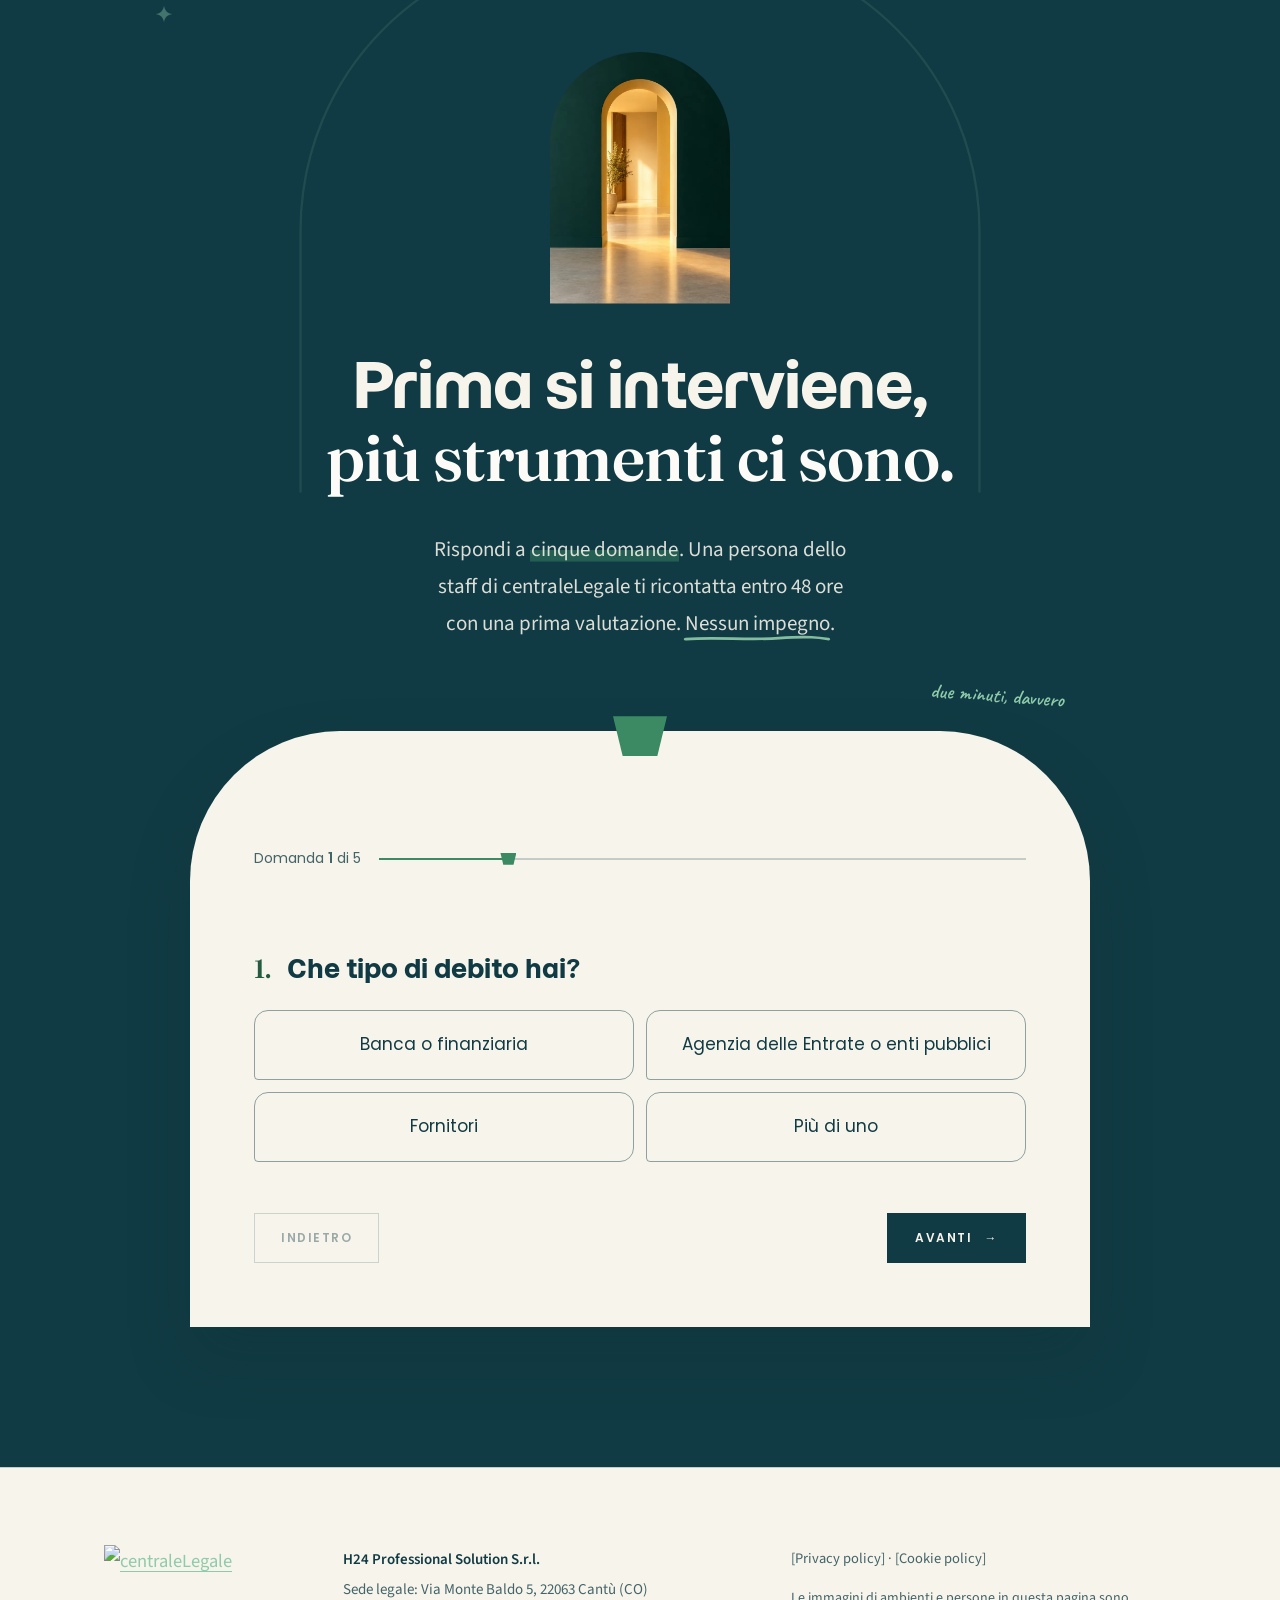
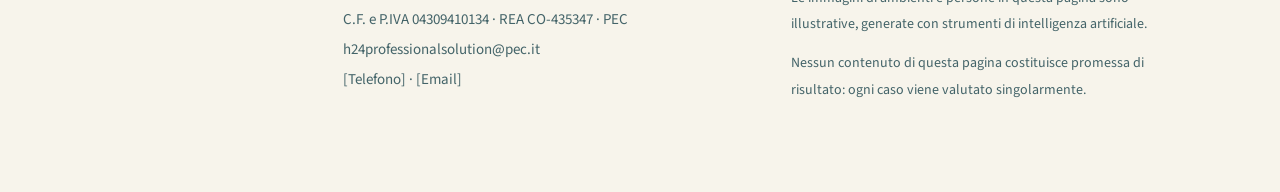
==== commit c2cee2b8: "CTA compliant, testi più grandi, titoli pareggiati, chip tonde, foto candid Nuova CTA ovunque: "Rich" ====
--- a/hero-bianco/index.html
+++ b/hero-bianco/index.html
@@ -17,7 +17,6 @@
 <link rel="apple-touch-icon" href="../assets/img/apple-touch-icon.png">
 <link rel="stylesheet" href="../assets/css/main.css">
 <script>document.documentElement.classList.add('js');</script>
-
 <style>
 /* ---- Variante: hero su fondo chiaro ---- */
 .tema-chiaro .hero { background: var(--avorio); }
@@ -49,8 +48,7 @@
 .tema-chiaro .microfatti li { background: rgba(59, 138, 100, 0.14); border-color: var(--hairline-chiaro); color: var(--notte-75); }
 .tema-chiaro .microfatti li b { color: var(--notte); }
 .tema-chiaro .microfatti li img { background: var(--bianco); border: 1px solid var(--hairline-chiaro); }
-</style>
-</head>
+</style></head>
 <body class="tema-chiaro">
 
 <a class="skip" href="#verifica">Vai al modulo di verifica</a>
@@ -66,14 +64,14 @@
       <a class="nav__voce" href="#situazioni">Le situazioni</a>
       <a class="nav__voce" href="#percorso">Come funziona</a>
       <a class="nav__voce" href="#domande">Domande</a>
-      <a class="btn btn--nav" href="#verifica">Cancella il Debito</a>
+      <a class="btn btn--nav" href="#verifica">Richiedi una chiamata conoscitiva</a>
     </nav>
   </div>
 </header>
 
 <div class="stickybar" aria-hidden="true">
   <span class="stickybar__fatto">Risposta entro 48 ore · Prima chiamata senza costi</span>
-  <a class="btn btn--bar" href="#verifica" tabindex="-1">Cancella il Debito</a>
+  <a class="btn btn--bar" href="#verifica" tabindex="-1">Richiedi una chiamata conoscitiva</a>
 </div>
 
 <main id="top">
@@ -98,7 +96,7 @@
               <svg viewBox="0 0 30 48"><path pathLength="1" d="M15 3 C 19 16, 19 30, 15 44"/><path pathLength="1" class="punta" d="M15 44 l6 -7 m-6 7 l-6 -7"/></svg>
             </span>
           </span>
-          <a class="btn btn--hero" id="cta-hero" href="#verifica">Cancella il Debito <span class="btn__freccia" aria-hidden="true">→</span></a>
+          <a class="btn btn--hero btn--lunga" id="cta-hero" href="#verifica">Richiedi una chiamata conoscitiva con un professionista del debito <span class="btn__freccia" aria-hidden="true">→</span></a>
           <ul class="microfatti">
             <li><img src="../assets/img/v2/icone/pop/busta-veloce.webp" alt="" width="480" height="480"><span>Risposta entro <b>48 ore</b></span></li>
             <li><img src="../assets/img/v2/icone/pop/telefono-regalo.webp" alt="" width="480" height="480"><span>Prima chiamata conoscitiva <b>senza costi</b></span></li>
@@ -149,8 +147,8 @@
   <!-- 03 · REFRAME -->
   <section class="reframe capitolo" data-capitolo="01" aria-labelledby="reframe-title">
     <div class="alone" aria-hidden="true"><i class="a1"></i></div>
-    <span class="deco deco--arco" style="right:6%; top:90px; width:70px; --rot:8deg; --fd:1s" aria-hidden="true"><svg viewBox="0 0 80 50"><path pathLength="1" d="M6 48 V30 C6 15 18 5 40 5 C62 5 74 15 74 30 V48"/></svg></span>
-    <span class="deco deco--sparkle" style="left:8%; bottom:16%; width:20px; --fd:2.4s" aria-hidden="true"><svg viewBox="0 0 24 24"><path d="M12 2 C13 8 16 11 22 12 C16 13 13 16 12 22 C11 16 8 13 2 12 C8 11 11 8 12 2 Z"/></svg></span>
+    
+    
     <div class="colonna">
       <h2 class="visually-hidden" id="reframe-title">Perché succede</h2>
       <p class="blocco rv"><strong>Quando arriva il primo atto giudiziario la situazione <span class="marca-salvia">cambia natura</span>.</strong> Non è più una questione di soldi: diventa una questione di <span class="hi hi--scuro">termini, scadenze e strumenti processuali</span>.</p>
@@ -173,7 +171,7 @@
 
   <!-- 04 · LE TRE SITUAZIONI — tre carte, tre pelli -->
   <section class="fronti capitolo" data-capitolo="02" id="situazioni" aria-labelledby="fronti-title">
-    <span class="deco deco--asterisco" style="left:4%; top:70px; width:26px; --rot:-10deg; --fd:1.8s" aria-hidden="true"><svg viewBox="0 0 32 32"><path d="M16 3 V29 M5 9.5 L27 22.5 M27 9.5 L5 22.5"/></svg></span>
+    
     <div class="contenitore">
       <header class="sezione__testa">
         <p class="kicker kicker--scuro caps rv">Le situazioni</p>
@@ -211,7 +209,7 @@
   <!-- 05 · PRIMA / OGGI — isola avorio con icone -->
   <section class="tavola isola capitolo capitolo--chiaro" data-capitolo="03" aria-labelledby="tavola-title">
     <div class="isola__chiave" aria-hidden="true"></div>
-    <span class="deco deco--squiggle deco--su-chiaro" style="right:5%; top:70px; width:70px; --rot:6deg" aria-hidden="true"><svg viewBox="0 0 90 24"><path pathLength="1" d="M4 12 C 12 4, 20 4, 28 12 S 44 20, 52 12 S 68 4, 86 12"/></svg></span>
+    
     <div class="contenitore">
       <header class="sezione__testa">
         <p class="kicker caps rv">Il confronto</p>
@@ -250,7 +248,7 @@
 
   <!-- 06 · FATTI — bento dinamico -->
   <section class="fatti capitolo" data-capitolo="04" aria-labelledby="fatti-title">
-    <span class="deco deco--sparkle" style="right:7%; top:90px; width:24px; --fd:0.8s" aria-hidden="true"><svg viewBox="0 0 24 24"><path d="M12 2 C13 8 16 11 22 12 C16 13 13 16 12 22 C11 16 8 13 2 12 C8 11 11 8 12 2 Z"/></svg></span>
+    
     <span class="deco deco--arco" style="left:3%; bottom:12%; width:80px; --rot:-6deg; --fd:1.6s" aria-hidden="true"><svg viewBox="0 0 80 50"><path pathLength="1" d="M6 48 V30 C6 15 18 5 40 5 C62 5 74 15 74 30 V48"/></svg></span>
     <div class="contenitore">
       <header class="sezione__testa sezione__testa--centro">
@@ -310,7 +308,7 @@
   <!-- 07 · CTA RIPRESA -->
   <section class="ripresa" aria-label="Verifica">
     <div class="alone" aria-hidden="true"><i class="a1"></i></div>
-    <span class="deco deco--asterisco" style="left:10%; top:24%; width:24px; --rot:14deg; --fd:0.5s" aria-hidden="true"><svg viewBox="0 0 32 32"><path d="M16 3 V29 M5 9.5 L27 22.5 M27 9.5 L5 22.5"/></svg></span>
+    
     <div class="colonna colonna--centro">
       <p class="ripresa__riga"><span class="riga"><span><span class="mt">Due minuti</span> <span class="fr">per capirlo.</span></span></span></p>
       <div class="ripresa__azione rv">
@@ -320,7 +318,7 @@
             <svg viewBox="0 0 48 44"><path pathLength="1" d="M44 4 C 34 10, 24 20, 16 34"/><path pathLength="1" class="punta" d="M16 34 l11 -4 m-11 4 l2 -12"/></svg>
           </span>
         </span>
-        <a class="btn" href="#verifica">Cancella il Debito <span class="btn__freccia" aria-hidden="true">→</span></a>
+        <a class="btn btn--lunga" href="#verifica">Richiedi una chiamata conoscitiva con un professionista del debito <span class="btn__freccia" aria-hidden="true">→</span></a>
         <p class="microcopy">Risposta entro 48 ore · Prima chiamata conoscitiva senza costi</p>
       </div>
       <p class="nota nota--ironica rv">stessi fatti di sopra, nessuno nuovo</p>
@@ -330,7 +328,7 @@
   <!-- 08 · PERCORSO — 4 passi, quattro pelli -->
   <section class="percorso isola capitolo capitolo--chiaro" data-capitolo="05" id="percorso" aria-labelledby="percorso-title">
     <div class="isola__chiave" aria-hidden="true"></div>
-    <span class="deco deco--sparkle deco--su-chiaro" style="right:8%; top:110px; width:20px; --fd:1.1s" aria-hidden="true"><svg viewBox="0 0 24 24"><path d="M12 2 C13 8 16 11 22 12 C16 13 13 16 12 22 C11 16 8 13 2 12 C8 11 11 8 12 2 Z"/></svg></span>
+    
     <div class="contenitore">
       <header class="sezione__testa">
         <p class="kicker caps rv">Il percorso</p>
@@ -396,7 +394,7 @@
 
   <!-- 09 · CHI RISPONDE -->
   <section class="struttura capitolo" data-capitolo="06" aria-labelledby="struttura-title">
-    <span class="deco deco--squiggle" style="right:4%; top:60px; width:64px; --rot:-5deg" aria-hidden="true"><svg viewBox="0 0 90 24"><path pathLength="1" d="M4 12 C 12 4, 20 4, 28 12 S 44 20, 52 12 S 68 4, 86 12"/></svg></span>
+    
     <div class="contenitore struttura__griglia">
       <figure class="struttura__foto rv">
         <span class="arco-clip arco-clip--grande"><img src="../assets/img/v2/foto/scrivania.webp" alt="Scrivania operativa in notturna: cuffia e fascicolo aperto, nessun volto — immagine illustrativa" width="1024" height="688" loading="lazy"></span>
@@ -421,7 +419,7 @@
   <!-- 10 · FAQ -->
   <section class="faq isola capitolo capitolo--chiaro" data-capitolo="07" id="domande" aria-labelledby="faq-title">
     <div class="isola__chiave" aria-hidden="true"></div>
-    <span class="deco deco--asterisco deco--su-chiaro" style="left:5%; top:90px; width:24px; --rot:-8deg; --fd:2.2s" aria-hidden="true"><svg viewBox="0 0 32 32"><path d="M16 3 V29 M5 9.5 L27 22.5 M27 9.5 L5 22.5"/></svg></span>
+    
     <div class="colonna colonna--larga">
       <header class="sezione__testa sezione__testa--centro">
         <p class="kicker caps rv">Le obiezioni</p>
@@ -471,7 +469,7 @@
       </svg>
     </div>
     <span class="deco deco--sparkle" style="left:12%; top:9%; width:20px; --fd:0.9s" aria-hidden="true"><svg viewBox="0 0 24 24"><path d="M12 2 C13 8 16 11 22 12 C16 13 13 16 12 22 C11 16 8 13 2 12 C8 11 11 8 12 2 Z"/></svg></span>
-    <span class="deco deco--sparkle deco--ambra" style="right:14%; top:16%; width:16px; --fd:1.7s" aria-hidden="true"><svg viewBox="0 0 24 24"><path d="M12 2 C13 8 16 11 22 12 C16 13 13 16 12 22 C11 16 8 13 2 12 C8 11 11 8 12 2 Z"/></svg></span>
+    
     <div class="colonna colonna--centro">
       <figure class="verifica__porta rv" aria-hidden="true">
         <span class="arco-clip arco-clip--porta"><img src="../assets/img/v2/foto/porta-luce.webp" alt="" width="688" height="1024" loading="lazy"></span>
@@ -513,9 +511,9 @@
           <p class="form__postilla">nessuna cifra è una vergogna</p>
           <div class="opzioni">
             <label class="opzione"><input type="radio" name="importo" value="Meno di 30.000 euro"><span class="num">Meno di 30.000 euro</span></label>
-            <label class="opzione"><input type="radio" name="importo" value="Da 30.000 a 100.000"><span class="num">Da 30.000 a 100.000</span></label>
-            <label class="opzione"><input type="radio" name="importo" value="Da 100.000 a 300.000"><span class="num">Da 100.000 a 300.000</span></label>
-            <label class="opzione"><input type="radio" name="importo" value="Oltre 300.000"><span class="num">Oltre 300.000</span></label>
+            <label class="opzione"><input type="radio" name="importo" value="Da 30.000 a 100.000 euro"><span class="num">Da 30.000 a 100.000 euro</span></label>
+            <label class="opzione"><input type="radio" name="importo" value="Da 100.000 a 300.000 euro"><span class="num">Da 100.000 a 300.000 euro</span></label>
+            <label class="opzione"><input type="radio" name="importo" value="Oltre 300.000 euro"><span class="num">Oltre 300.000 euro</span></label>
           </div>
         </fieldset>
         <fieldset data-step="4">
--- a/assets/css/main.css
+++ b/assets/css/main.css
@@ -74,7 +74,7 @@
   background: var(--notte);
   color: var(--avorio);
   font-family: var(--testo);
-  font-size: 17.5px;
+  font-size: 18.5px;
   line-height: 1.75;
   -webkit-font-smoothing: antialiased;
   text-rendering: optimizeLegibility;
@@ -98,19 +98,19 @@
 /* Voci bivoce: Momo Trust (contemporanea) + Fraunces (autorevole) */
 .mt { font-family: var(--momo); font-weight: 400; letter-spacing: -0.015em; }
 .fr { font-family: var(--serifb); font-weight: 600; letter-spacing: -0.012em; }
+/* Fraunces ha occhio più piccolo: nei titoli si pareggia otticamente */
+.hero__title .fr, .sezione__titolo .fr, .statement .fr, .ripresa__riga .fr, .verifica__statement .fr { font-size: 1.09em; line-height: 1; }
 
 .kicker {
   margin: 0 0 22px 0;
-  font-size: 12px;
+  font-size: 13.5px;
   color: var(--bosco-testo);
   display: flex; align-items: center; gap: 14px;
 }
-.kicker::before { content: ""; width: 34px; height: 2px; background: var(--salvia); flex: none; }
 .kicker--scuro { color: var(--salvia-chiara); }
 .sezione__testa { margin-bottom: clamp(56px, 7vw, 104px); position: relative; }
 .sezione__testa--centro { text-align: center; }
 .sezione__testa--centro .kicker { justify-content: center; }
-.sezione__testa--centro .kicker::after { content: ""; width: 34px; height: 2px; background: var(--salvia); flex: none; }
 .sezione__titolo {
   margin: 0;
   font-size: clamp(36px, 5vw, 72px);
@@ -164,7 +164,7 @@
 .appunto {
   position: absolute; z-index: 3;
   font-family: var(--mano); font-weight: 600;
-  font-size: clamp(19px, 1.5vw, 23px); line-height: 1.05;
+  font-size: clamp(20px, 1.6vw, 25px); line-height: 1.05;
   color: var(--salvia-chiara);
   transform: rotate(var(--rot, -5deg));
   pointer-events: none; white-space: nowrap;
@@ -186,12 +186,12 @@
 .chip {
   display: inline-flex; align-items: center; justify-content: center;
   background: var(--avorio);
-  border-radius: 999px 999px 14px 14px;
-  box-shadow: 0 3px 0 rgba(13, 47, 55, 0.28);
+  border-radius: 50%;
+  box-shadow: 0 4px 14px rgba(6, 24, 27, 0.35);
   flex: none;
   transition: transform 300ms var(--ease-soft);
 }
-.chip img { width: 76%; height: 76%; object-fit: contain; }
+.chip img { width: 66%; height: 66%; object-fit: contain; }
 .chip--s { width: 58px; height: 58px; margin-bottom: 16px; }
 .chip--fronte { width: 84px; height: 84px; }
 .chip--fatto { width: 84px; height: 84px; }
@@ -199,7 +199,7 @@
 .chip--passo { width: 54px; height: 54px; }
 .chip--faq { width: 48px; height: 48px; }
 .chip--badge { width: 46px; height: 46px; }
-.isola .chip, .verifica__carta .chip { background: var(--bianco); box-shadow: 0 3px 0 rgba(17, 59, 68, 0.18); border: 1px solid var(--hairline-chiaro); }
+.isola .chip, .verifica__carta .chip { background: var(--bianco); box-shadow: 0 3px 10px rgba(17, 59, 68, 0.14); border: 1px solid var(--hairline-chiaro); }
 .fatto:hover .chip, .faq__voce summary:hover .chip, .rigat:hover .chip, .fronte:hover .chip { transform: rotate(-5deg) scale(1.08); }
 .chip--no img { filter: grayscale(0.45); opacity: 0.85; }
 .badge {
@@ -229,7 +229,7 @@
 /* il marchio ha aria nel viewBox (34.24/841.89): lo porto a filo col testo dell'hero */
 .nav__logo img { height: 74px; width: auto; transform: translateX(-4.07%); }
 .nav__destra { display: flex; align-items: center; gap: 26px; }
-.nav__voce { font-family: var(--sans); font-weight: 500; font-size: 13.5px; color: var(--avorio); text-decoration: none; }
+.nav__voce { font-family: var(--sans); font-weight: 500; font-size: 15px; color: var(--avorio); text-decoration: none; }
 .nav__voce:hover { color: var(--salvia-chiara); }
 .btn--nav { padding: 12px 22px; font-size: 11.5px; }
 /* la CTA in nav non occupa spazio finché è nascosta: le voci chiudono sul bordo dell'hero */
@@ -252,7 +252,7 @@
   transition: transform 550ms var(--ease-soft), visibility 0s 550ms;
 }
 .stickybar.in { transform: translateY(0); visibility: visible; transition: transform 550ms var(--ease-soft); }
-.stickybar__fatto { font-family: var(--sans); font-weight: 500; font-size: 12.5px; color: var(--avorio-85); }
+.stickybar__fatto { font-family: var(--sans); font-weight: 500; font-size: 14px; color: var(--avorio-85); }
 .btn--bar { padding: 11px 20px; font-size: 11.5px; white-space: nowrap; }
 html:not(.js) .stickybar { display: none; }
 @media (max-width: 640px) {
@@ -286,6 +286,7 @@
 .btn:hover::after { animation: sheen 900ms ease; }
 @keyframes sheen { to { left: 170%; } }
 .btn--hero { padding: 21px 42px; font-size: 14.5px; }
+.btn--lunga { letter-spacing: 0.06em; font-size: 14px; line-height: 1.5; text-align: center; max-width: 100%; padding: 18px 30px; }
 html.js .btn--hero { animation: respiro 5.5s ease-in-out infinite 2s; }
 @keyframes respiro {
   0%, 100% { box-shadow: 0 0 0 0 rgba(252, 251, 247, 0.4); }
@@ -298,7 +299,7 @@
 .btn[disabled]::after { display: none; }
 .btn[disabled]:hover { background: var(--notte); color: var(--avorio); }
 .btn[disabled]:hover .btn__freccia { transform: none; }
-.microcopy { margin: 14px 0 0 0; font-size: 14px; color: var(--avorio-70); }
+.microcopy { margin: 14px 0 0 0; font-size: 15.5px; color: var(--avorio-70); }
 
 /* ============================================================
    01 · HERO — doppia colonna
@@ -337,7 +338,7 @@
 html.js .in .marca::before, html.js .marca.in::before { transform: skewX(-4deg) scaleX(1); }
 .hero__sub { margin: 0 0 clamp(14px, 2vh, 22px) 0; max-width: 30ch; font-size: clamp(19px, 1.8vw, 24px); line-height: 1.5; color: var(--avorio-85); font-family: var(--sans); font-weight: 400; }
 .hero__sub strong { font-weight: 600; color: var(--bianco); }
-.hero__lead { margin: 0 0 clamp(14px, 2.4vh, 26px) 0; max-width: 52ch; font-size: 15.5px; line-height: 1.7; color: var(--avorio-70); }
+.hero__lead { margin: 0 0 clamp(58px, 7.5vh, 80px) 0; max-width: 52ch; font-size: 17px; line-height: 1.7; color: var(--avorio-70); }
 /* CTA a filo sinistro col testo */
 .hero__azione { position: relative; display: inline-flex; flex-direction: column; align-items: flex-start; }
 /* appunto + freccia sopra la CTA, uno sopra l'altro sullo stesso asse */
@@ -358,7 +359,7 @@
   border: 1px solid var(--hairline-scuro);
   border-radius: 999px;
   padding: 8px 16px 8px 10px;
-  font-family: var(--sans); font-weight: 500; font-size: 13px; color: var(--avorio-85);
+  font-family: var(--sans); font-weight: 500; font-size: 14.5px; color: var(--avorio-85);
 }
 .microfatti li b { font-weight: 600; color: var(--bianco); }
 .microfatti li img { width: 26px; height: 26px; object-fit: contain; flex: none; background: var(--avorio); border-radius: 50%; padding: 2px; }
@@ -420,8 +421,8 @@
 }
 .numero__unita { font-family: var(--serifb); font-weight: 400; font-style: italic; font-size: 0.34em; color: var(--salvia-chiara); letter-spacing: 0; }
 .numero--manifesto .numero__cifra > span:first-child { color: var(--ambra); }
-.numero__voce { margin: 0; font-size: 14px; line-height: 1.55; color: var(--avorio-70); max-width: 30ch; }
-.numeri__nota { margin: 0; padding: 14px var(--gutter) 22px; text-align: center; font-size: 13px; color: var(--avorio-70); }
+.numero__voce { margin: 0; font-size: 16px; line-height: 1.55; color: var(--avorio-70); max-width: 30ch; }
+.numeri__nota { margin: 0; padding: 14px var(--gutter) 22px; text-align: center; font-size: 15px; color: var(--avorio-70); }
 @media (max-width: 900px) {
   .numeri__griglia { grid-template-columns: 1fr 1fr; }
   .numero:nth-child(3)::before { display: none; }
@@ -451,7 +452,7 @@
    ============================================================ */
 .reframe { padding-block: var(--respiro); text-align: center; }
 .reframe .colonna { max-width: 880px; }
-.reframe .blocco { margin: 0 auto clamp(48px, 7vw, 96px); max-width: 48ch; font-size: clamp(18px, 1.6vw, 21px); color: var(--avorio-85); }
+.reframe .blocco { margin: 0 auto clamp(48px, 7vw, 96px); max-width: 48ch; font-size: clamp(19px, 1.7vw, 23px); color: var(--avorio-85); }
 .reframe .blocco strong { color: var(--bianco); font-weight: 600; }
 .reframe .con-nota { display: block; position: relative; }
 .reframe .blocco--chiusa { margin-bottom: 0; }
@@ -490,7 +491,7 @@
 html.js .sotto path { stroke-dasharray: 1; stroke-dashoffset: 1; }
 html.js .in .sotto path, html.js .sotto.in path { stroke-dashoffset: 0; transition: stroke-dashoffset 800ms var(--ease-draw) 350ms; }
 .nota {
-  font-family: var(--sans); font-weight: 600; font-size: 11.5px;
+  font-family: var(--sans); font-weight: 600; font-size: 12.5px;
   text-transform: uppercase; letter-spacing: 0.14em;
   color: var(--salvia-chiara);
 }
@@ -536,7 +537,7 @@
   color: var(--salvia-chiara); opacity: 0.6;
 }
 .fronte__titolo { margin: 0 0 12px 0; font-family: var(--momo); font-weight: 400; font-size: clamp(22px, 2.3vw, 30px); line-height: 1.25; color: var(--bianco); letter-spacing: -0.01em; }
-.fronte__testo { margin: 0; max-width: 62ch; font-size: 16px; line-height: 1.75; color: var(--avorio-85); }
+.fronte__testo { margin: 0; max-width: 62ch; font-size: 17.5px; line-height: 1.75; color: var(--avorio-85); }
 .fronte__testo .cerchio { color: var(--bianco); font-weight: 600; }
 @media (max-width: 700px) {
   .fronte, .fronte--due, .fronte--tre { grid-template-columns: auto 1fr; margin-inline: 0; }
@@ -575,7 +576,7 @@
   display: grid; grid-template-columns: 1fr auto 1fr; align-items: center; gap: 22px;
   margin-bottom: 8px; padding-bottom: 16px; border-bottom: 1px solid var(--hairline-chiaro-forte);
 }
-.tavola__collabel { font-size: 12px; color: var(--notte-75); }
+.tavola__collabel { font-size: 13.5px; color: var(--notte-75); }
 .tavola__collabel:last-child { text-align: right; color: var(--bosco-testo); }
 .tavola__chiave { width: 26px; height: 19px; background: var(--salvia); clip-path: polygon(0 0, 100% 0, 82% 100%, 18% 100%); }
 .tavola__righe { display: grid; }
@@ -587,8 +588,8 @@
 }
 .rigat:hover { background: rgba(59, 138, 100, 0.06); transform: translateY(-2px); }
 .rigat__prima, .rigat__oggi { display: flex; gap: 18px; align-items: flex-start; }
-.rigat__prima p { margin: 0; position: relative; display: inline; font-size: 16px; color: var(--notte-75); align-self: center; }
-.rigat__oggi p { margin: 0; font-size: 16.5px; color: var(--notte); }
+.rigat__prima p { margin: 0; position: relative; display: inline; font-size: 17px; color: var(--notte-75); align-self: center; }
+.rigat__oggi p { margin: 0; font-size: 18px; color: var(--notte); }
 .rigat__oggi strong { font-weight: 600; }
 /* Ritmo "correzione": prima entra la colonna Prima, poi Oggi la corregge */
 html.js .rigat__prima, html.js .rigat__oggi { opacity: 0; transform: translateY(14px); transition: opacity 650ms var(--ease), transform 650ms var(--ease); }
@@ -602,7 +603,7 @@
 html.js .rigat.in .rigat__prima p::after { transform: scaleX(1); }
 .tavola__nota {
   margin: clamp(36px, 5vw, 60px) auto 0;
-  font-size: 16px; text-align: center; max-width: 64ch;
+  font-size: 18px; text-align: center; max-width: 64ch;
 }
 .tavola__nota strong { color: var(--notte); font-weight: 600; }
 .tavola__nota .sotto { white-space: normal; }
@@ -631,8 +632,8 @@
   transition: transform 350ms var(--ease-soft), box-shadow 350ms var(--ease-soft);
 }
 .fatto:hover { transform: translateY(-6px) rotate(0deg) !important; box-shadow: 0 22px 44px rgba(6, 24, 27, 0.45); }
-.fatto h3 { margin: 0 0 8px 0; font-family: var(--momo); font-weight: 400; font-size: clamp(20px, 1.9vw, 26px); line-height: 1.25; letter-spacing: -0.01em; }
-.fatto p { margin: 0; font-size: 15px; line-height: 1.65; }
+.fatto h3 { margin: 0 0 8px 0; font-family: var(--momo); font-weight: 400; font-size: clamp(21px, 2vw, 27px); line-height: 1.25; letter-spacing: -0.01em; }
+.fatto p { margin: 0; font-size: 16.5px; line-height: 1.65; }
 .fatto--a { grid-area: a; background: var(--avorio); color: var(--notte); border-radius: 120px 26px 26px 26px; transform: rotate(-0.5deg); }
 .fatto--a h3 { color: var(--notte); font-size: clamp(24px, 2.3vw, 32px); }
 .fatto--a p { color: var(--notte-75); }
@@ -654,6 +655,8 @@
 @media (max-width: 960px) {
   .bento { grid-template-columns: 1fr 1fr; grid-template-areas: "a a" "b c" "d e" "f f"; }
   .fatto--e { flex-direction: row; }
+  .fatto, .fatto--a, .fatto--b, .fatto--e, .fatto--f { border-radius: 24px; transform: none; }
+  html.js .fatto--a.rv.in, html.js .fatto--e.rv.in { transform: none; }
 }
 @media (max-width: 620px) {
   .bento { grid-template-columns: 1fr; grid-template-areas: "a" "b" "c" "d" "e" "f"; }
@@ -707,8 +710,8 @@
 .passo__titolo { display: flex; align-items: center; gap: 14px; margin-bottom: 12px; }
 .passo--uno .passo__titolo, .passo--tre .passo__titolo { flex-direction: row-reverse; }
 .passo__titolo h3 { margin: 0; font-family: var(--momo); font-weight: 400; font-size: clamp(24px, 2.4vw, 33px); color: var(--notte); letter-spacing: -0.01em; }
-.passo__testo p { margin: 0; font-size: 16px; max-width: 42ch; }
-.passo__ricevi { margin-top: 14px !important; padding-top: 10px; border-top: 1px solid var(--hairline-chiaro); font-size: 13.5px; color: var(--bosco-testo); }
+.passo__testo p { margin: 0; font-size: 17.5px; max-width: 42ch; }
+.passo__ricevi { margin-top: 14px !important; padding-top: 10px; border-top: 1px solid var(--hairline-chiaro); font-size: 15px; color: var(--bosco-testo); }
 .passo__ricevi .caps { font-size: 10.5px; margin-right: 6px; }
 .appunto--ricevi { position: static; display: inline-block; }
 .con-appunto--passo { position: absolute; top: 0; right: 0; width: 100%; height: 0; }
@@ -750,12 +753,12 @@
 html.js .in .arco-clip, html.js .arco-clip.in { clip-path: inset(0 0 0 0); }
 .appunto--struttura { position: absolute; right: 6%; bottom: -30px; }
 .struttura__testo .sezione__titolo { margin-bottom: clamp(24px, 3vw, 40px); }
-.struttura__testo p { margin: 0 0 1.3em 0; color: var(--avorio-85); font-size: 16.5px; max-width: 52ch; }
+.struttura__testo p { margin: 0 0 1.3em 0; color: var(--avorio-85); font-size: 18px; max-width: 52ch; }
 .struttura__badge { list-style: none; margin: clamp(28px, 3.5vw, 44px) 0 0 0; padding: 0; display: grid; gap: 14px; }
 .struttura__badge li {
   display: flex; align-items: center; gap: 16px;
   border-top: 1px solid rgba(247, 244, 235, 0.22); padding-top: 14px;
-  font-family: var(--sans); font-weight: 500; font-size: 15px; color: var(--avorio);
+  font-family: var(--sans); font-weight: 500; font-size: 16.5px; color: var(--avorio);
 }
 @media (max-width: 900px) {
   .struttura__griglia { grid-template-columns: 1fr; }
@@ -773,7 +776,7 @@
   list-style: none; cursor: pointer;
   display: flex; align-items: center; gap: 18px;
   padding: 18px 4px;
-  font-family: var(--sans); font-weight: 600; font-size: clamp(16.5px, 1.6vw, 20px);
+  font-family: var(--sans); font-weight: 600; font-size: clamp(18px, 1.7vw, 21.5px);
   color: var(--notte);
   transition: color 250ms var(--ease-soft);
   text-align: left;
@@ -784,7 +787,7 @@
 .faq__più { font-family: var(--sans); font-weight: 400; font-size: 24px; color: var(--bosco); flex: none; transition: transform 350ms var(--ease-soft); line-height: 1; }
 .faq__voce[open] .faq__più { transform: rotate(45deg); }
 .faq__corpo { overflow: hidden; }
-.faq__corpo p { margin: 0; padding: 0 4px 26px 70px; max-width: 64ch; font-size: 16px; }
+.faq__corpo p { margin: 0; padding: 0 4px 26px 70px; max-width: 64ch; font-size: 17.5px; }
 @media (prefers-reduced-motion: no-preference) {
   :root { interpolate-size: allow-keywords; }
   .faq__voce::details-content { block-size: 0; overflow-y: clip; transition: content-visibility 300ms allow-discrete, block-size 300ms var(--ease-soft); }
@@ -818,7 +821,7 @@
   color: var(--avorio);
 }
 .verifica__statement .fr { color: var(--bianco); }
-.verifica__sub { margin: 0 auto; max-width: 44ch; font-size: clamp(17px, 1.7vw, 20px); color: var(--avorio-85); }
+.verifica__sub { margin: 0 auto; max-width: 44ch; font-size: clamp(18px, 1.8vw, 21px); color: var(--avorio-85); }
 .verifica__carta {
   position: relative;
   max-width: 900px;
@@ -840,7 +843,7 @@
 /* ---------- Form ---------- */
 .form { display: grid; gap: clamp(30px, 3.5vw, 46px); }
 .form fieldset { border: 0; margin: 0; padding: 0; position: relative; }
-.form legend { font-family: var(--momo); font-weight: 400; font-size: clamp(20px, 2vw, 25px); color: var(--notte); margin-bottom: 18px; padding: 0; }
+.form legend { font-family: var(--momo); font-weight: 400; font-size: clamp(21px, 2.1vw, 26px); color: var(--notte); margin-bottom: 18px; padding: 0; }
 .form legend .num { color: var(--bosco-testo); margin-right: 10px; font-family: var(--serifb); font-weight: 600; }
 .form__postilla {
   margin: -8px 0 14px 0;
@@ -853,7 +856,7 @@
 .opzione span {
   display: inline-block;
   border: 1px solid var(--hairline-chiaro-forte); color: var(--notte);
-  font-family: var(--sans); font-size: 14.5px; line-height: 1.4; cursor: pointer;
+  font-family: var(--sans); font-size: 16px; line-height: 1.4; cursor: pointer;
   padding: 13px 19px; border-radius: 14px 14px 14px 4px;
   transition: border-color 220ms var(--ease-soft), background 220ms var(--ease-soft), color 220ms var(--ease-soft), transform 220ms var(--ease-soft);
 }
@@ -862,7 +865,7 @@
 .opzione input:focus-visible + span { outline: 2px solid var(--bosco); outline-offset: 3px; }
 .campi { display: grid; grid-template-columns: 1fr 1fr 1fr; gap: 16px; }
 .campo { display: grid; gap: 8px; }
-.campo label { font-family: var(--sans); font-size: 12.5px; color: var(--notte-75); }
+.campo label { font-family: var(--sans); font-size: 14px; color: var(--notte-75); }
 .campo input, .campo textarea {
   width: 100%;
   background: var(--bianco); color: var(--notte);
@@ -877,18 +880,18 @@
 .campo input:focus, .campo textarea:focus { outline: 2px solid var(--bosco); outline-offset: 2px; }
 .campo--full { grid-column: 1 / -1; }
 .form__invio { display: grid; gap: 12px; justify-items: start; }
-.microcopy--form { margin-top: 2px; color: var(--notte-75); font-size: 13.5px; }
-.form__privacy { margin: 0; font-size: 13px; color: var(--notte-75); max-width: 62ch; }
-.form__nota { margin: 0; font-size: 12px; color: var(--notte-75); }
+.microcopy--form { margin-top: 2px; color: var(--notte-75); font-size: 15px; }
+.form__privacy { margin: 0; font-size: 14.5px; color: var(--notte-75); max-width: 62ch; }
+.form__nota { margin: 0; font-size: 13.5px; color: var(--notte-75); }
 @media (max-width: 760px) { .campi { grid-template-columns: 1fr; } }
 
 /* ---------- Wizard ---------- */
 .form--step fieldset { display: none; }
 .form--step fieldset.attivo { display: block; }
 .form--step .opzioni { display: grid; grid-template-columns: 1fr 1fr; gap: 12px; }
-.form--step .opzione span { display: block; text-align: center; font-size: 15.5px; padding: 22px 18px; }
+.form--step .opzione span { display: block; text-align: center; font-size: 17px; padding: 22px 18px; }
 .wizard__stato { display: flex; align-items: center; gap: 18px; margin-bottom: 30px; }
-.wizard__conta { font-family: var(--sans); font-size: 12.5px; color: var(--notte-75); white-space: nowrap; }
+.wizard__conta { font-family: var(--sans); font-size: 14px; color: var(--notte-75); white-space: nowrap; }
 .wizard__barra { flex: 1; height: 2px; background: var(--hairline-chiaro); position: relative; }
 .wizard__barra i { position: absolute; left: 0; top: 0; bottom: 0; width: 100%; background: var(--salvia); transform: scaleX(0.2); transform-origin: left center; transition: transform 450ms var(--ease-soft); }
 .wizard__barra em {
@@ -916,11 +919,11 @@
 .footer { background: var(--avorio); color: var(--notte); border-top: 1px solid var(--hairline-chiaro); padding-block: clamp(52px, 6vw, 88px); }
 .footer__griglia { display: grid; grid-template-columns: auto 1fr 1fr; gap: clamp(32px, 5vw, 80px); align-items: start; }
 .footer__logo img { height: 54px; width: auto; }
-.footer__dati { margin: 0; font-size: 13.5px; line-height: 2; color: var(--notte-75); font-style: normal; }
+.footer__dati { margin: 0; font-size: 15px; line-height: 2; color: var(--notte-75); font-style: normal; }
 .footer__dati strong { color: var(--notte); font-weight: 600; }
-.footer__note { font-size: 12.5px; line-height: 1.9; color: var(--notte-75); }
+.footer__note { font-size: 14px; line-height: 1.9; color: var(--notte-75); }
 .footer__note p { margin: 0 0 12px 0; }
-.footer__legal { font-size: 13px; }
+.footer__legal { font-size: 14.5px; }
 .footer .segnaposto { opacity: 1; color: var(--notte-75); }
 @media (max-width: 900px) { .footer__griglia { grid-template-columns: 1fr; gap: 26px; } }
 
@@ -968,7 +971,7 @@
   .hero__grid { display: flex; flex-direction: column; align-items: stretch; padding-bottom: 26px; }
   .hero__content { display: contents; }
   .hero__title { order: 1; margin-bottom: 0; }
-  .hero__sub { order: 2; margin: 0 0 4px 0; max-width: none; }
+  .hero__sub { order: 2; margin: 0 0 2px 0; max-width: none; }
   .hero__figura { order: 3; margin: 4px auto 12px; width: min(68%, 265px); padding-inline: 0; justify-content: center; }
   /* l'appunto sale nella fascia di "dalla tua parte" (lato opposto), sotto la fine della linea d'arco */
   .hero__azione { order: 4; margin-top: -24px; display: flex; }
@@ -977,9 +980,11 @@
   .hero__arch-chiave { top: -26px; width: 38px; height: 28px; }
   .con-appunto--hero { margin: 0 0 8px 26px; }
   .con-appunto--hero .freccia-tec { width: 16px; }
-  .microfatti { margin-top: 12px; gap: 12px; }
+  .microfatti { margin-top: 10px; gap: 12px; }
   .microfatti li { font-size: 11.5px; padding: 5px 12px 5px 7px; gap: 6px; }
   .microfatti li img { width: 20px; height: 20px; }
+  /* CTA lunga su due righe, non tre */
+  .btn--lunga { font-size: 12.5px; letter-spacing: 0.04em; padding: 15px 16px; }
 }
 @media (max-width: 860px) {
   .con-appunto--passo, .freccia-tec--nota, .appunto--nota, .appunto--struttura, .con-appunto--faq { display: none; }
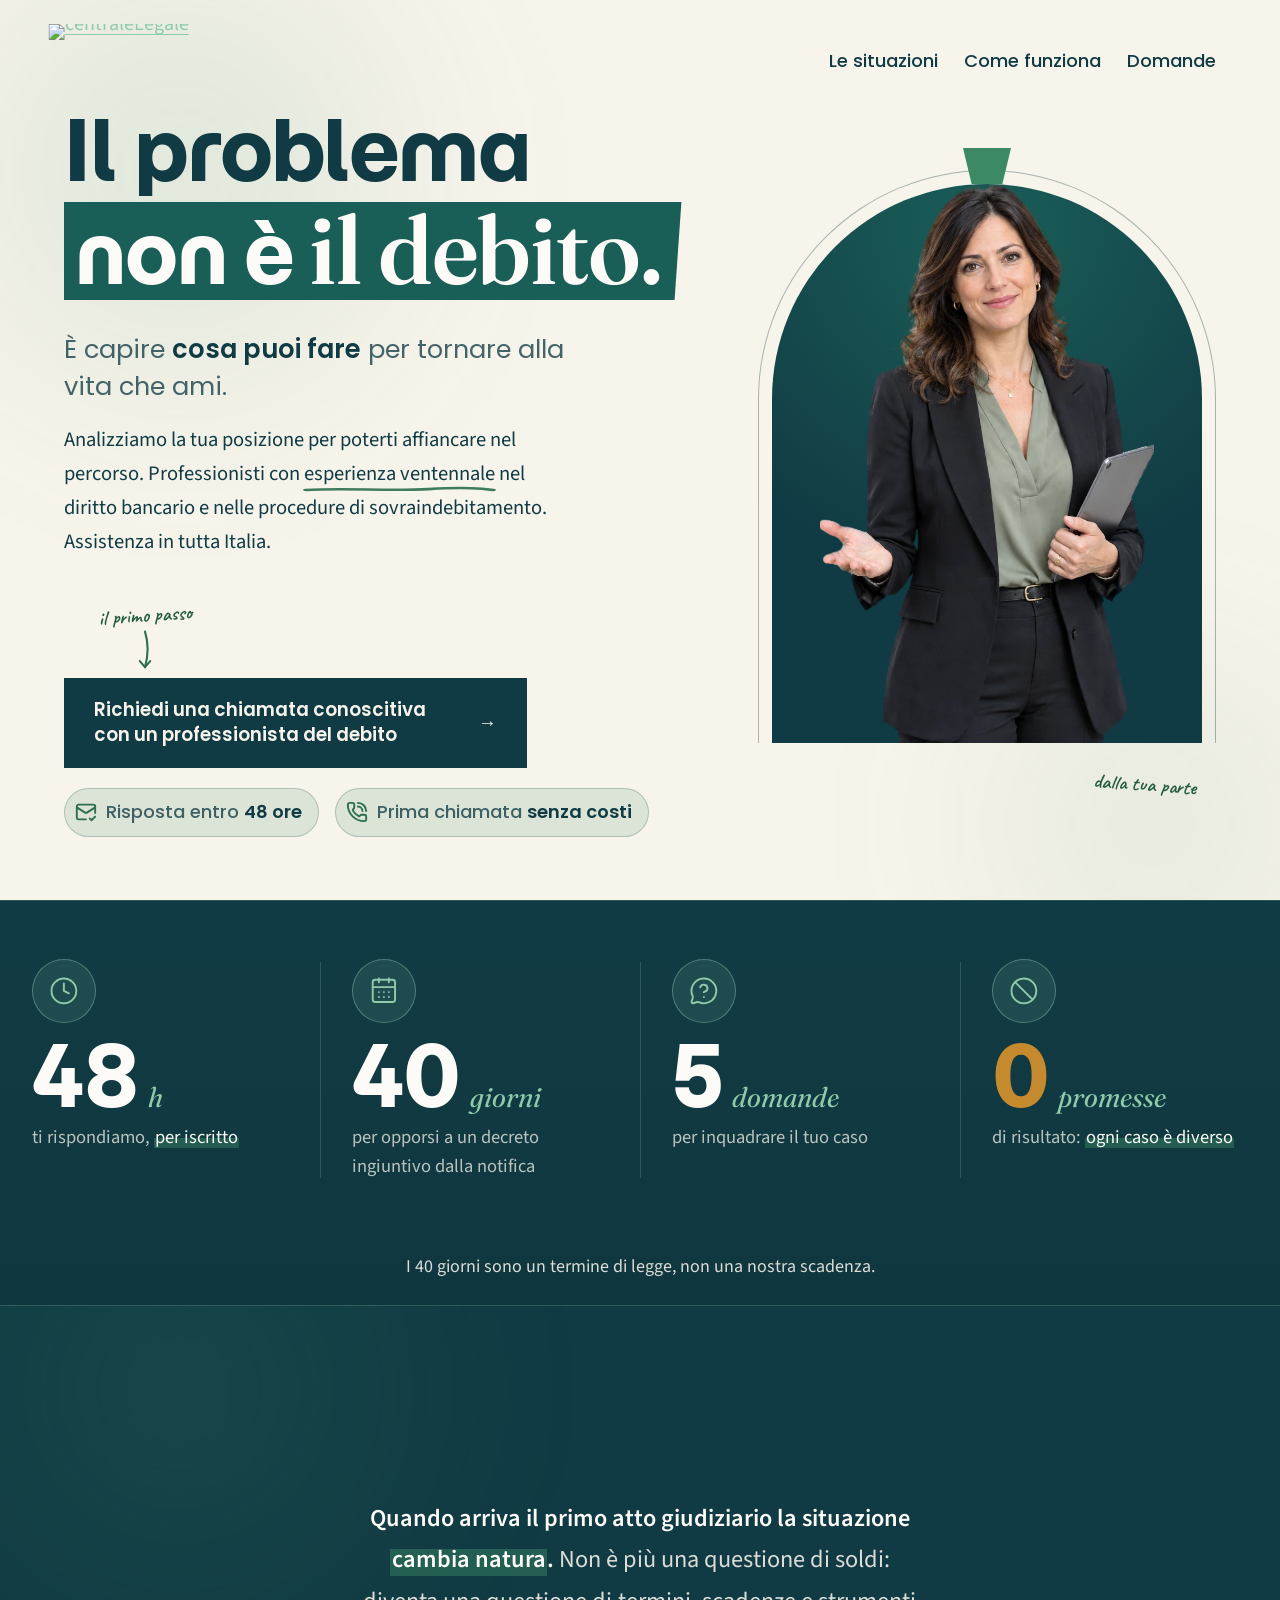
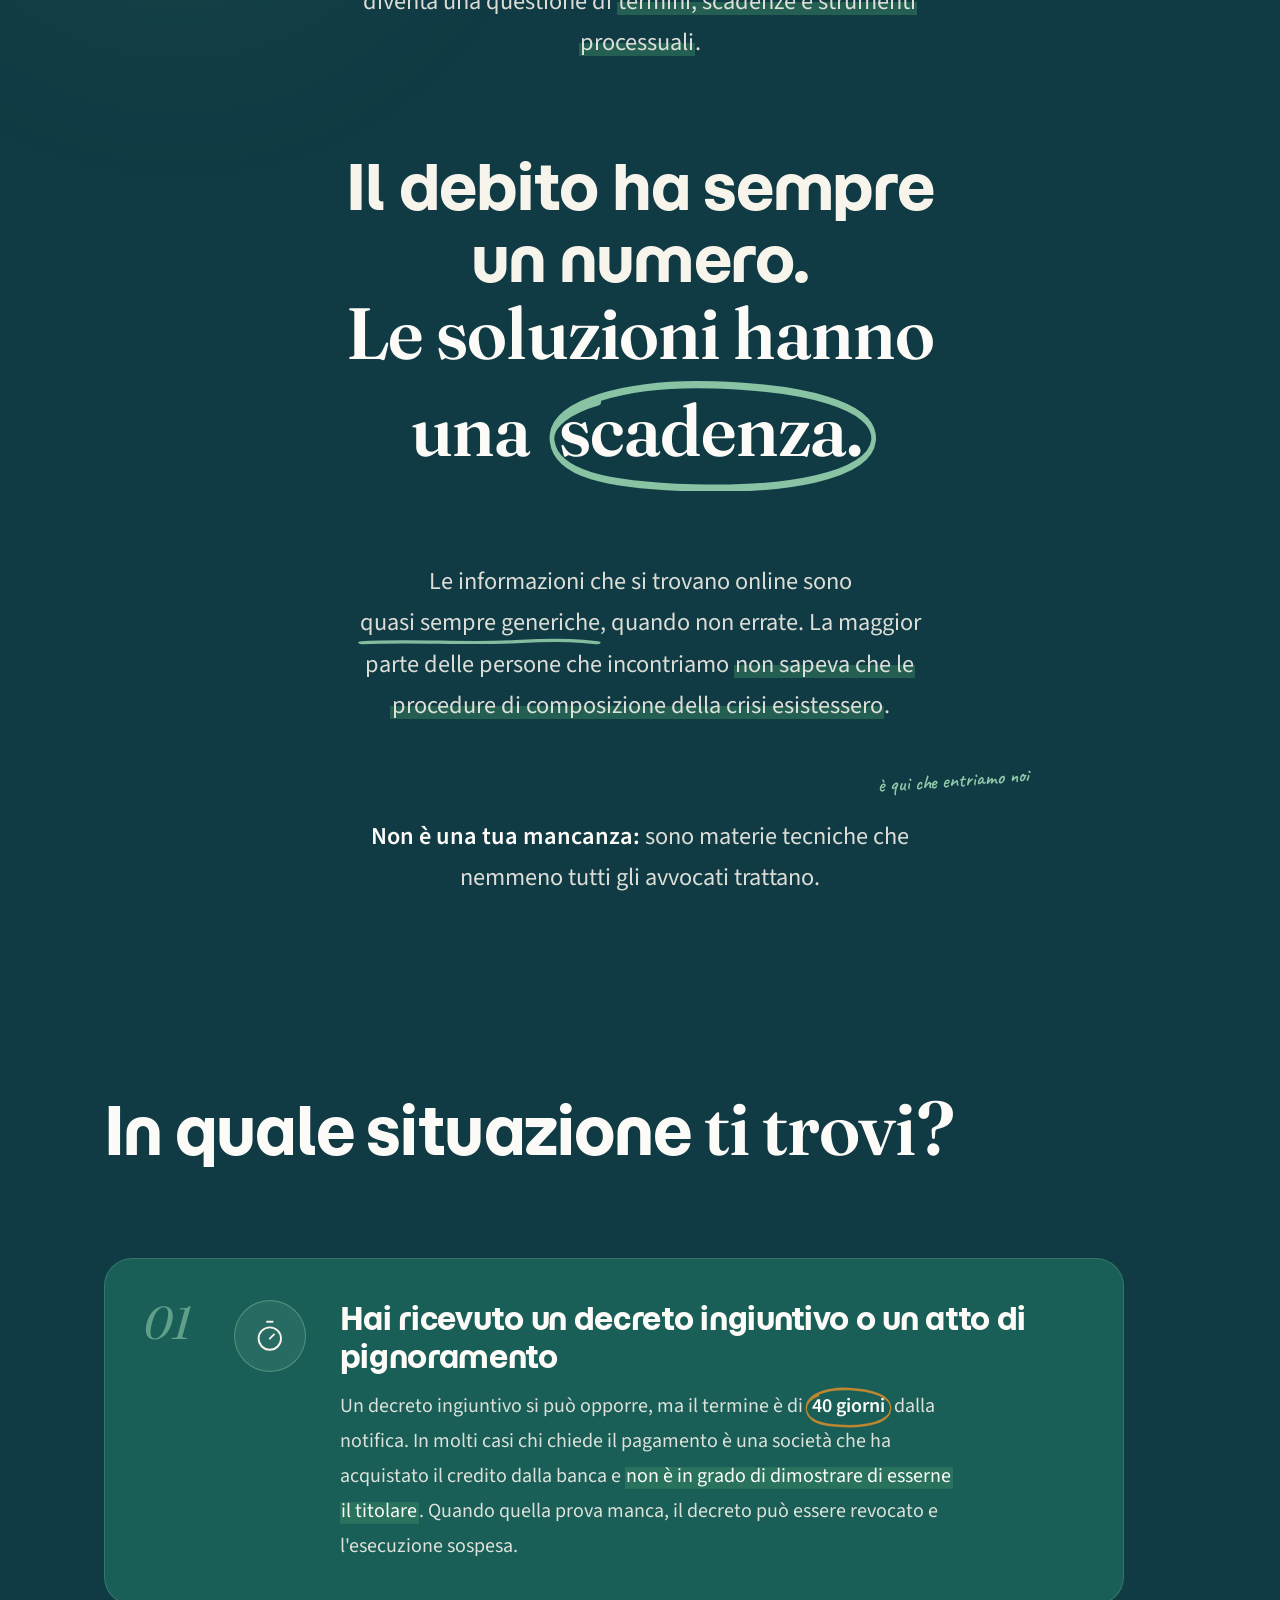
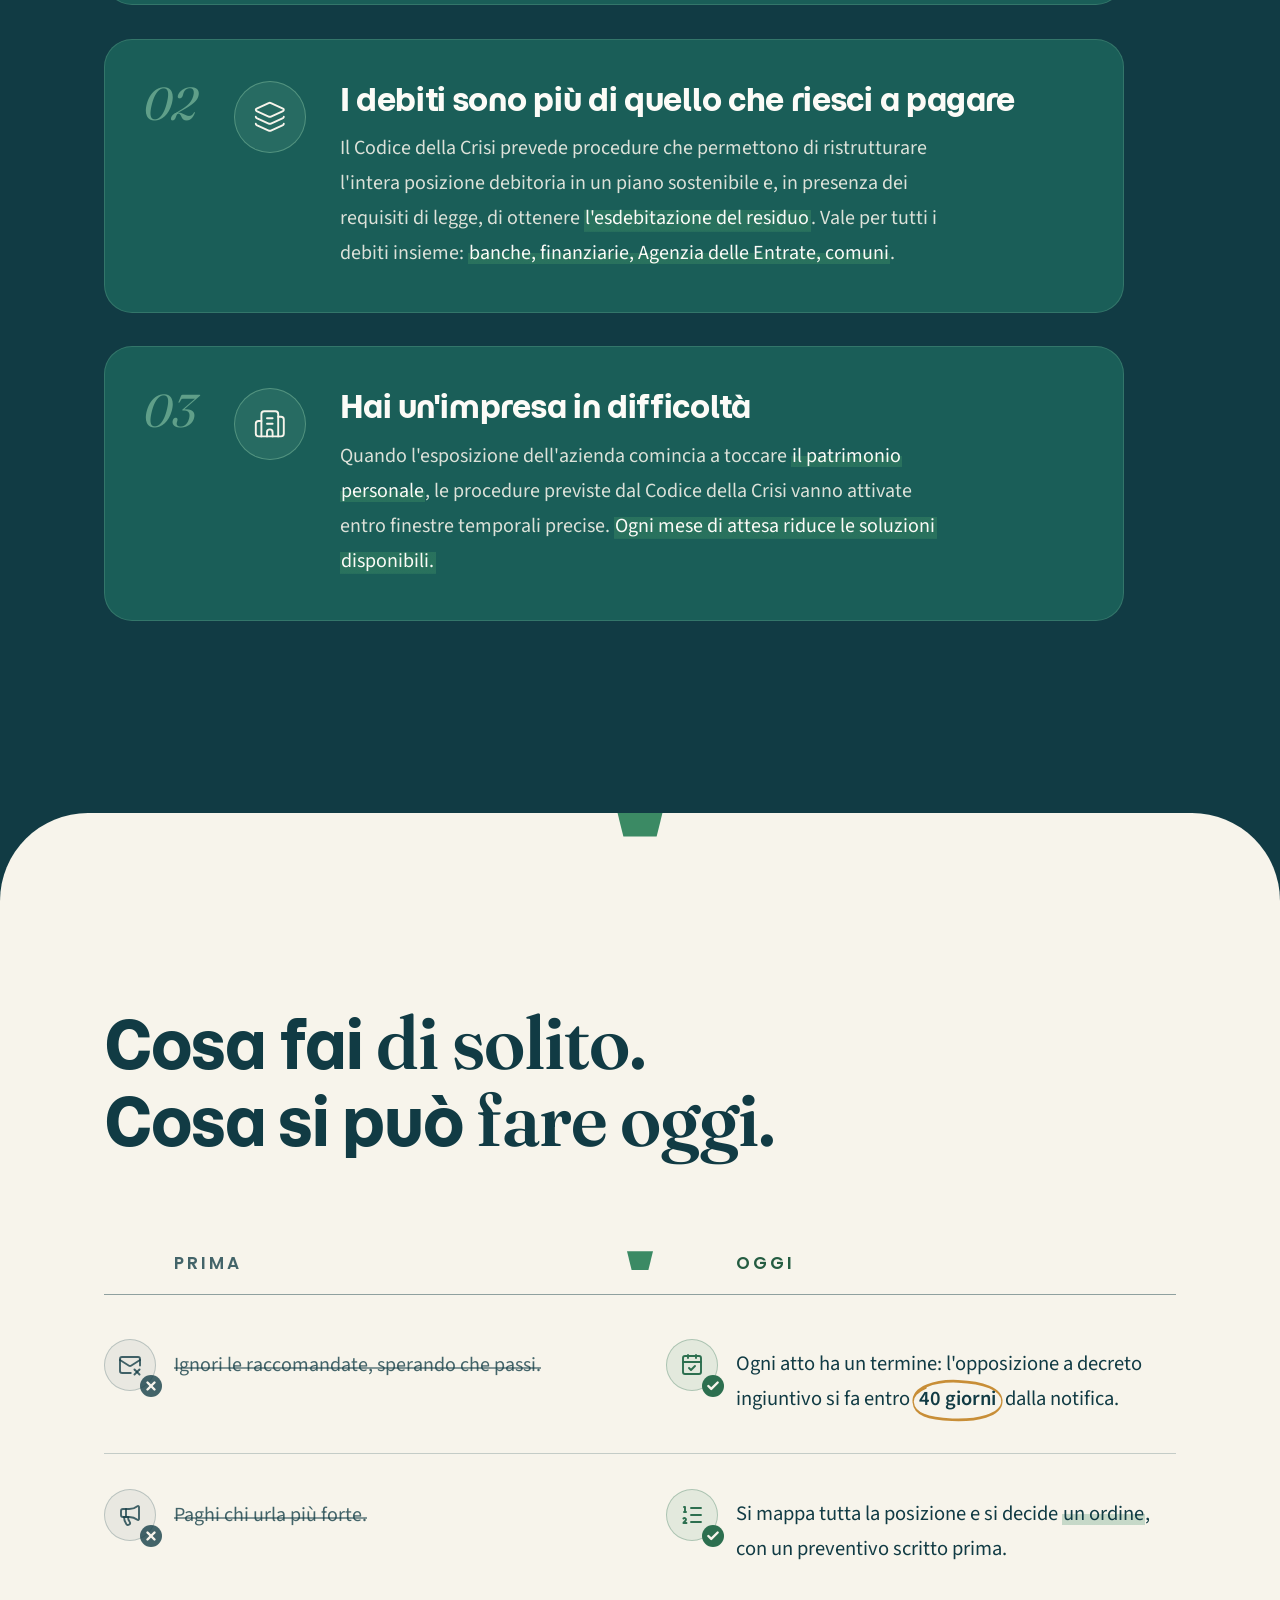
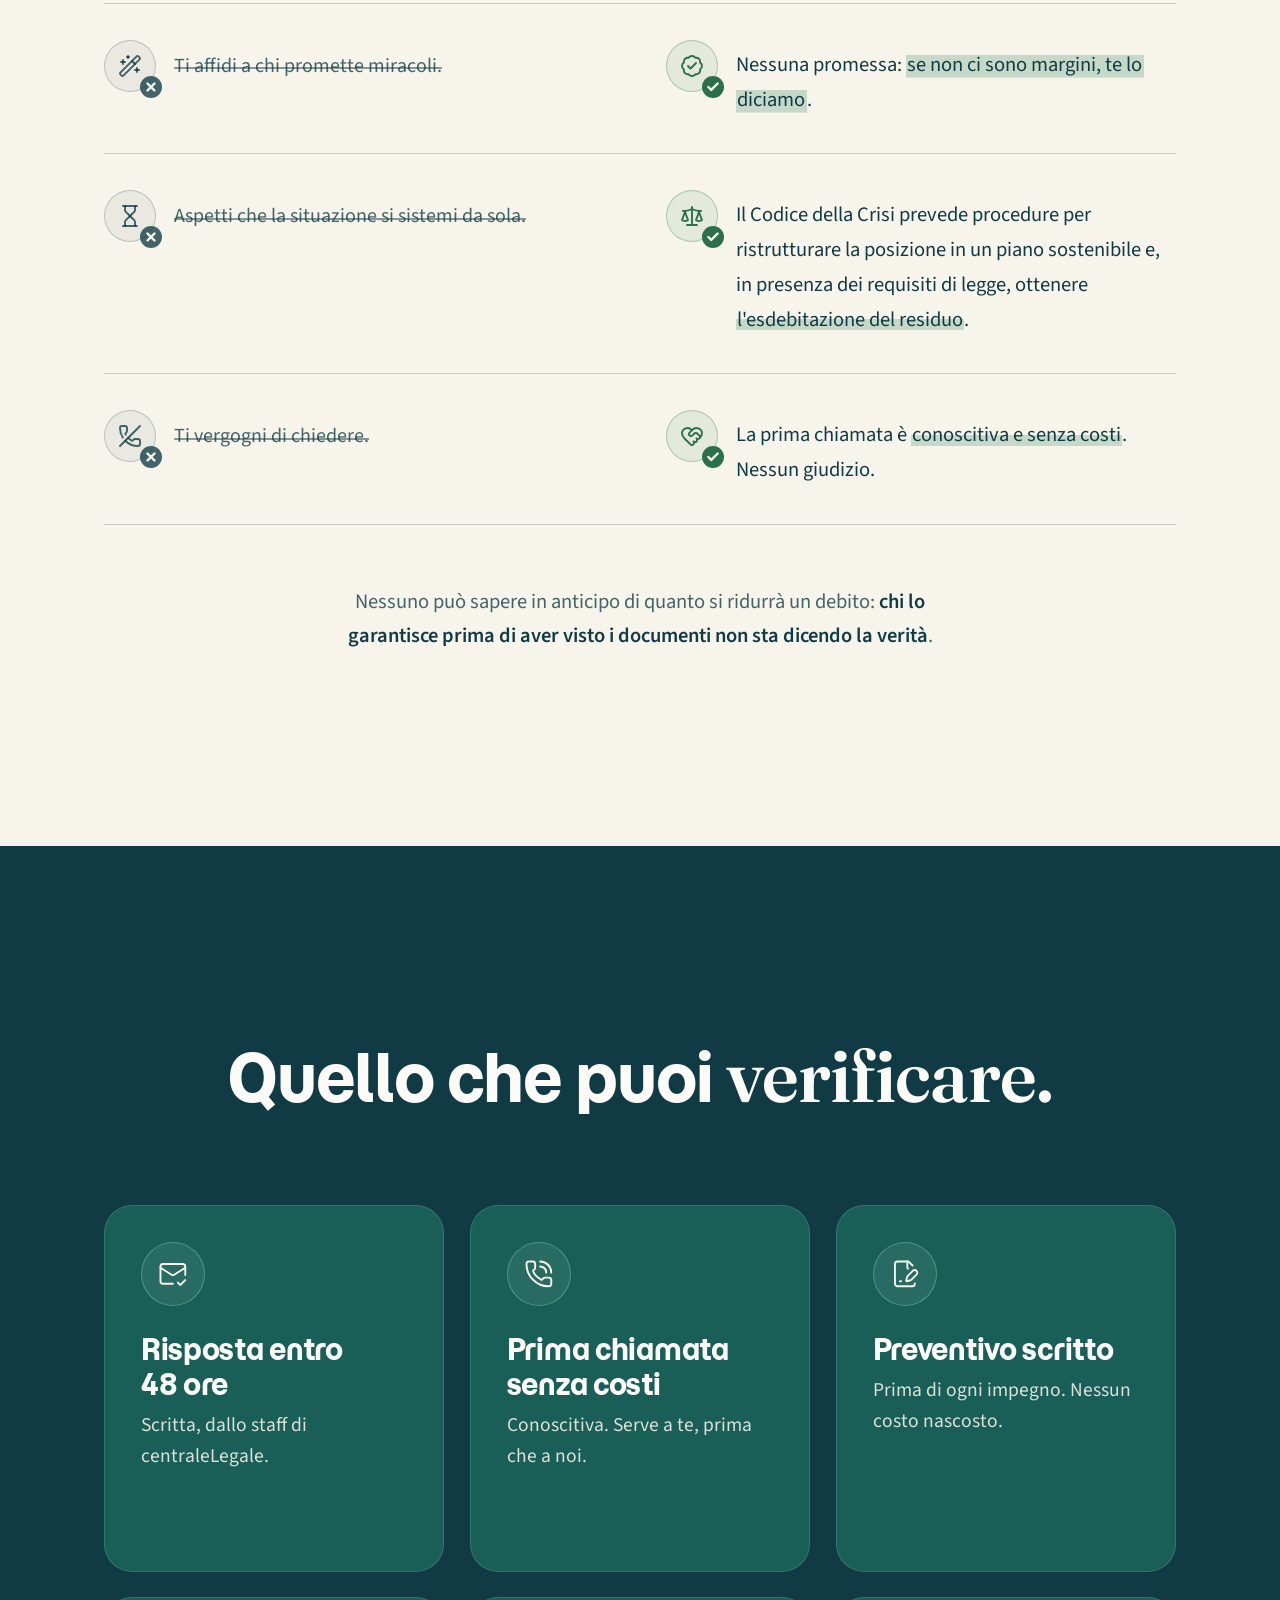
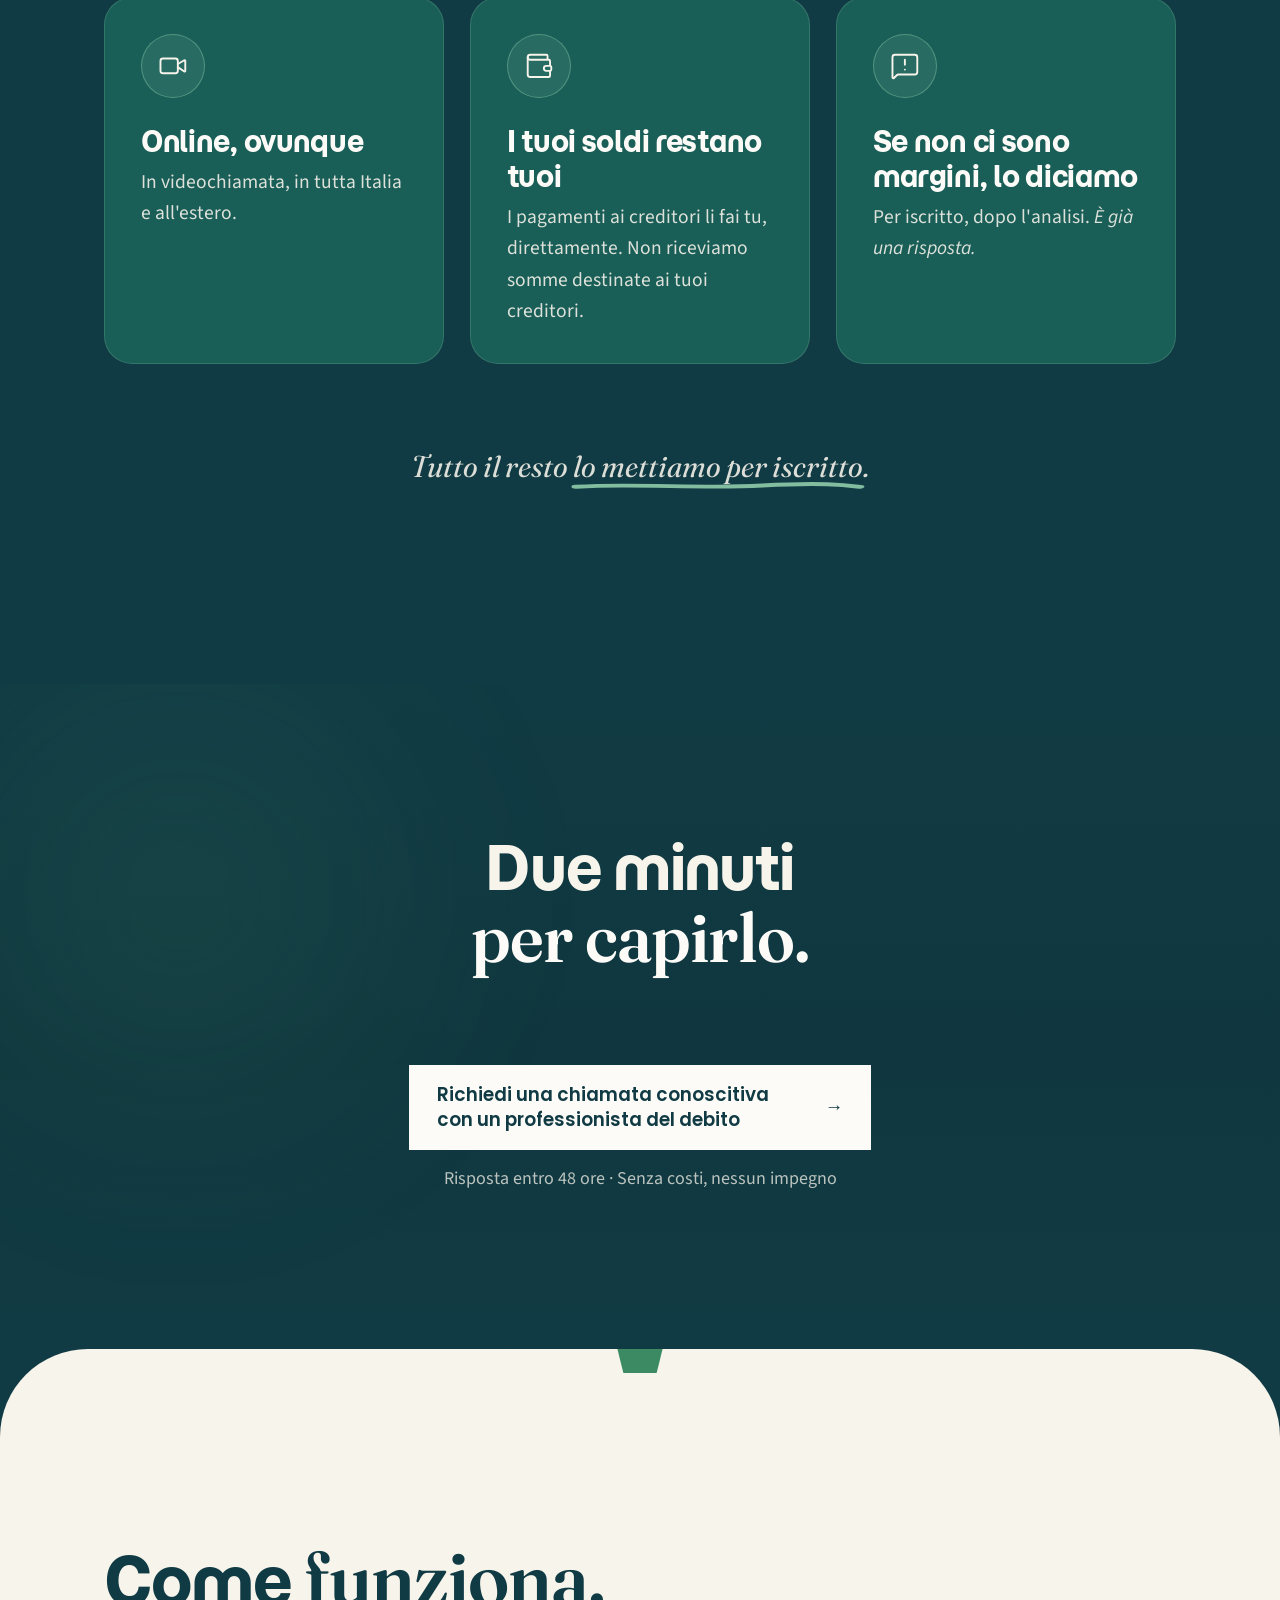
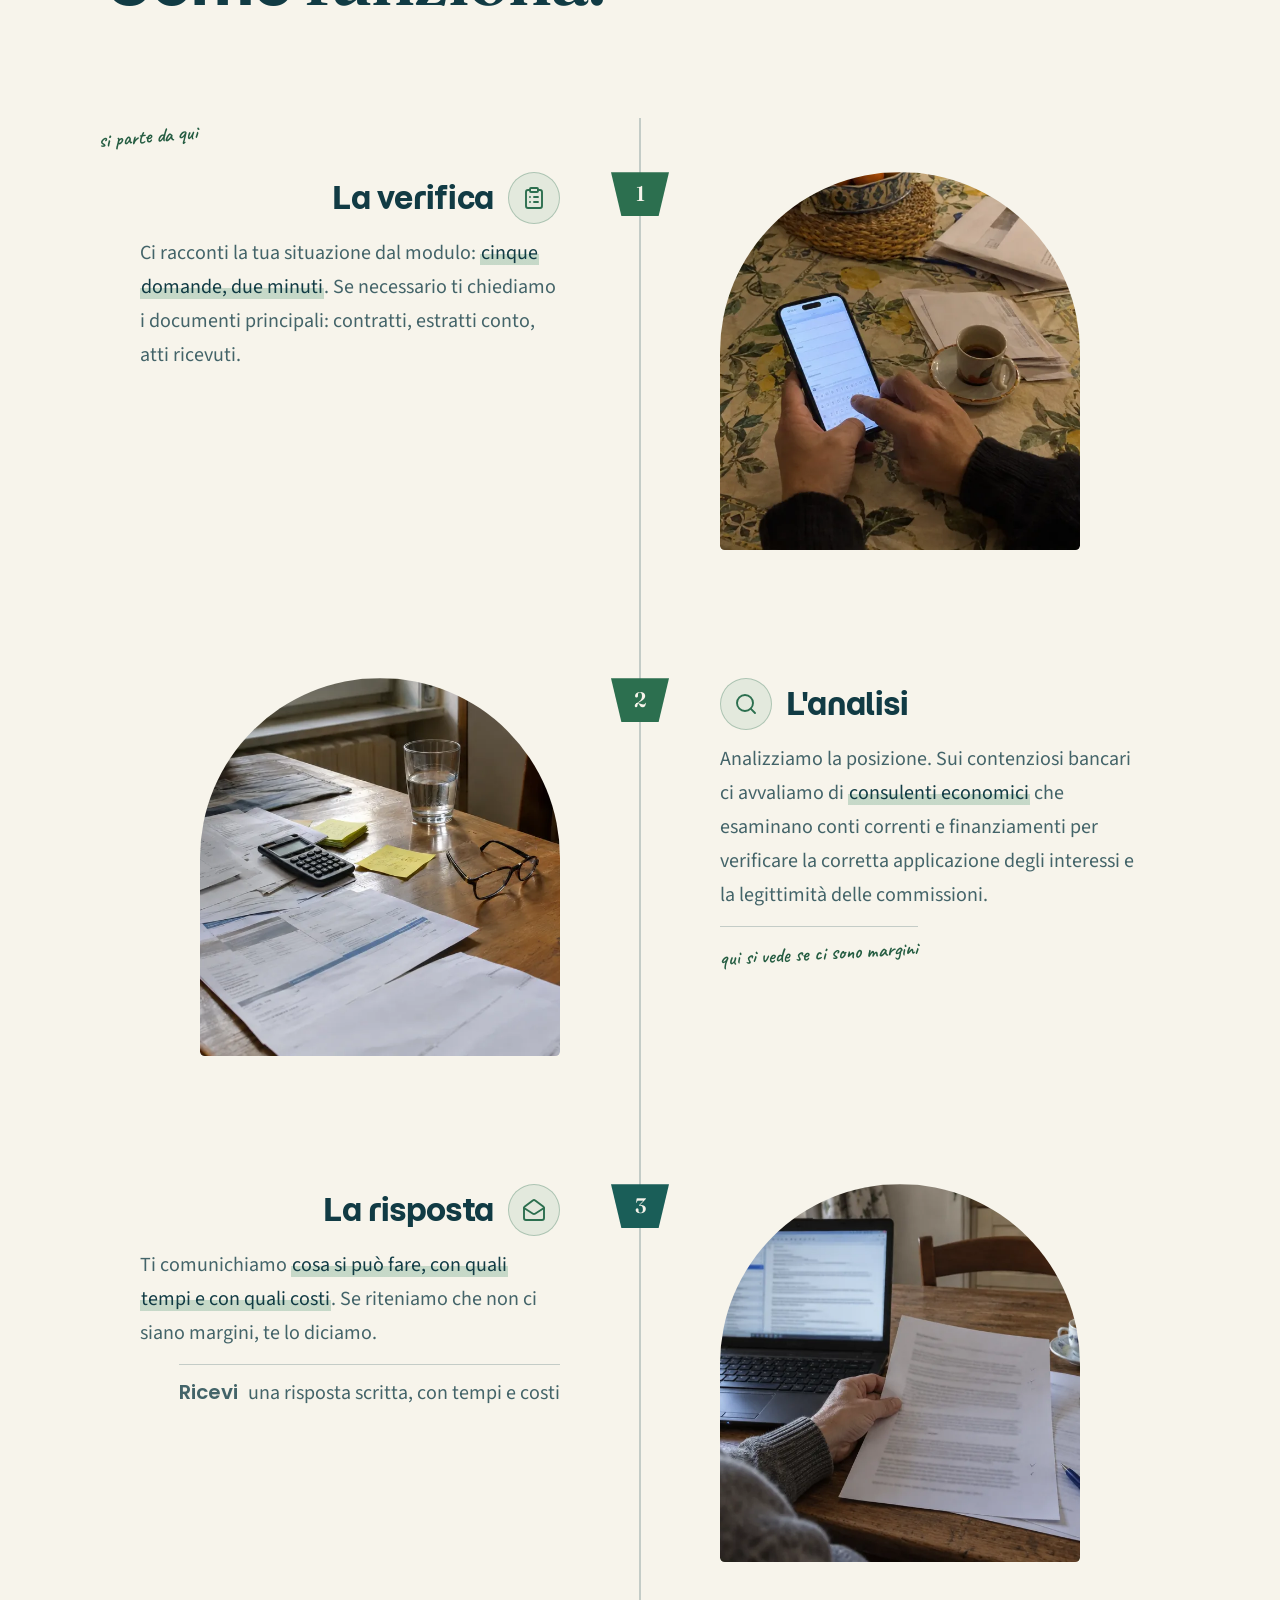
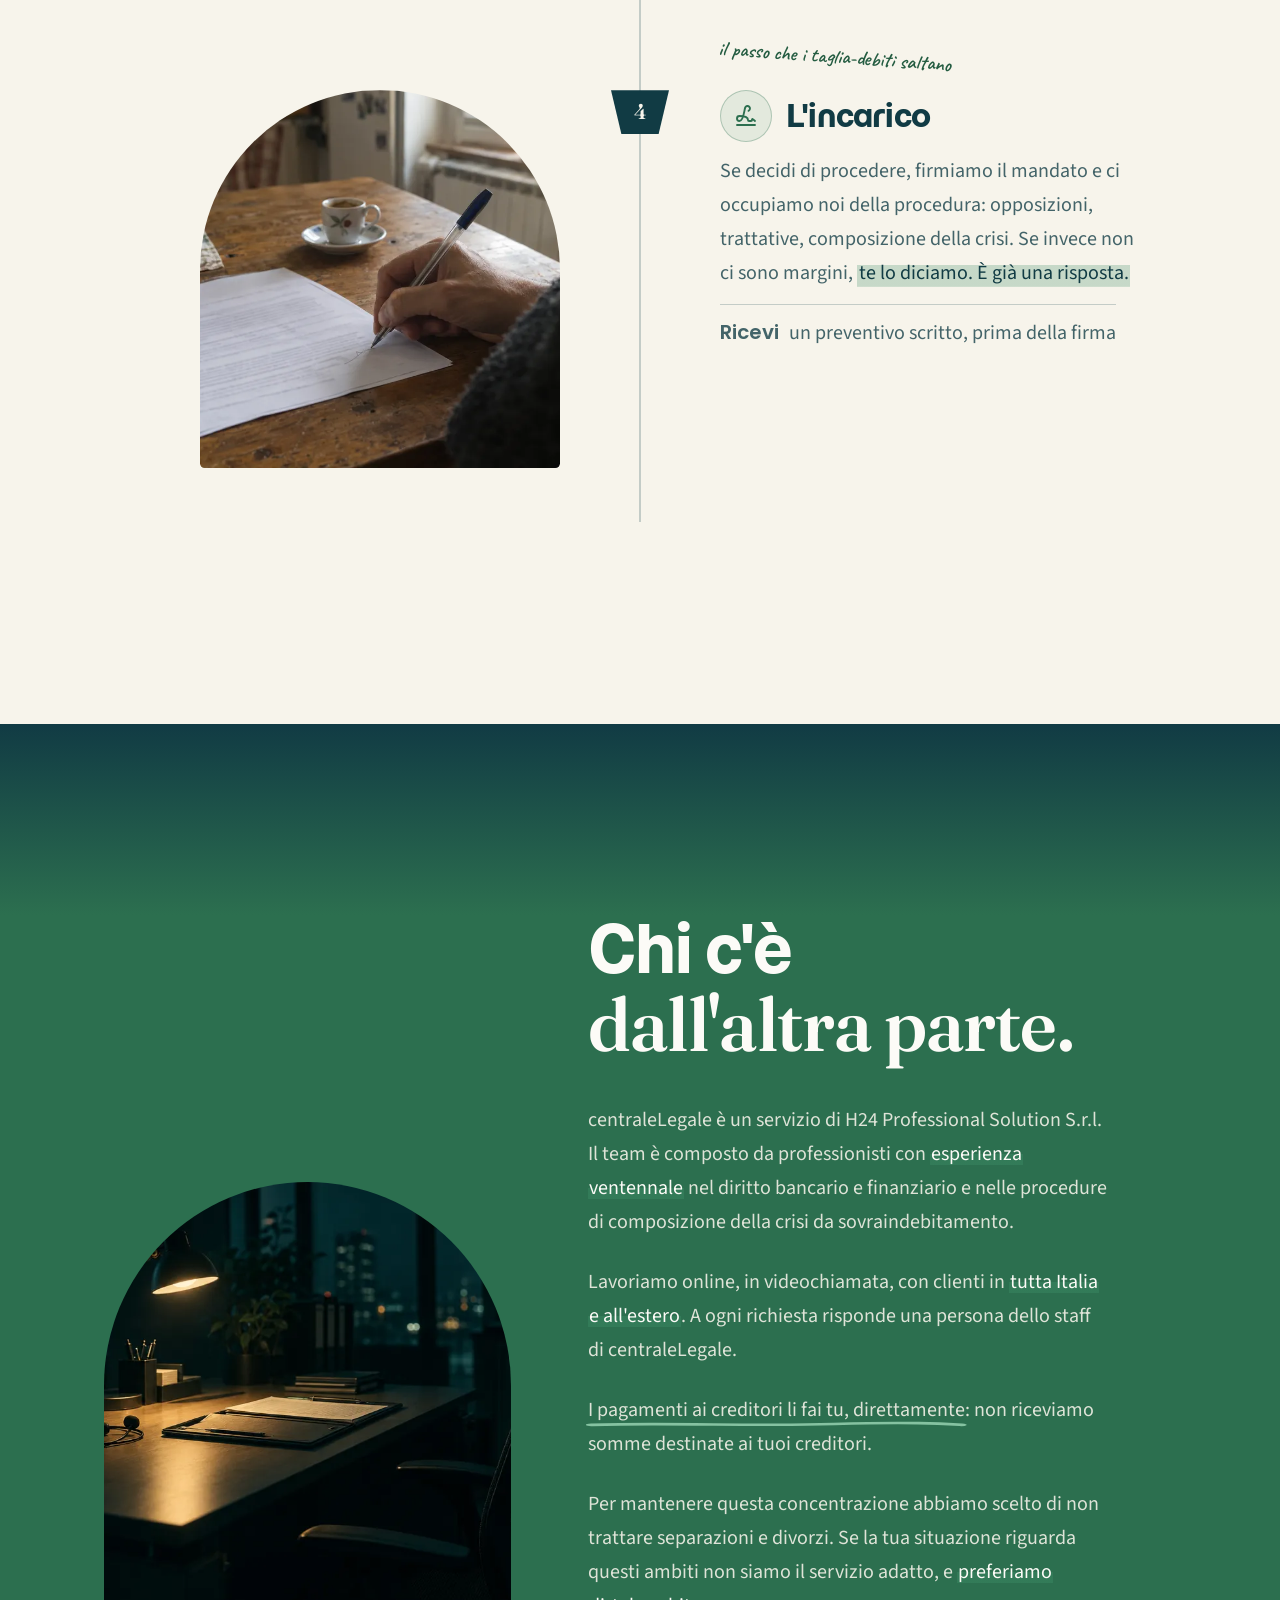
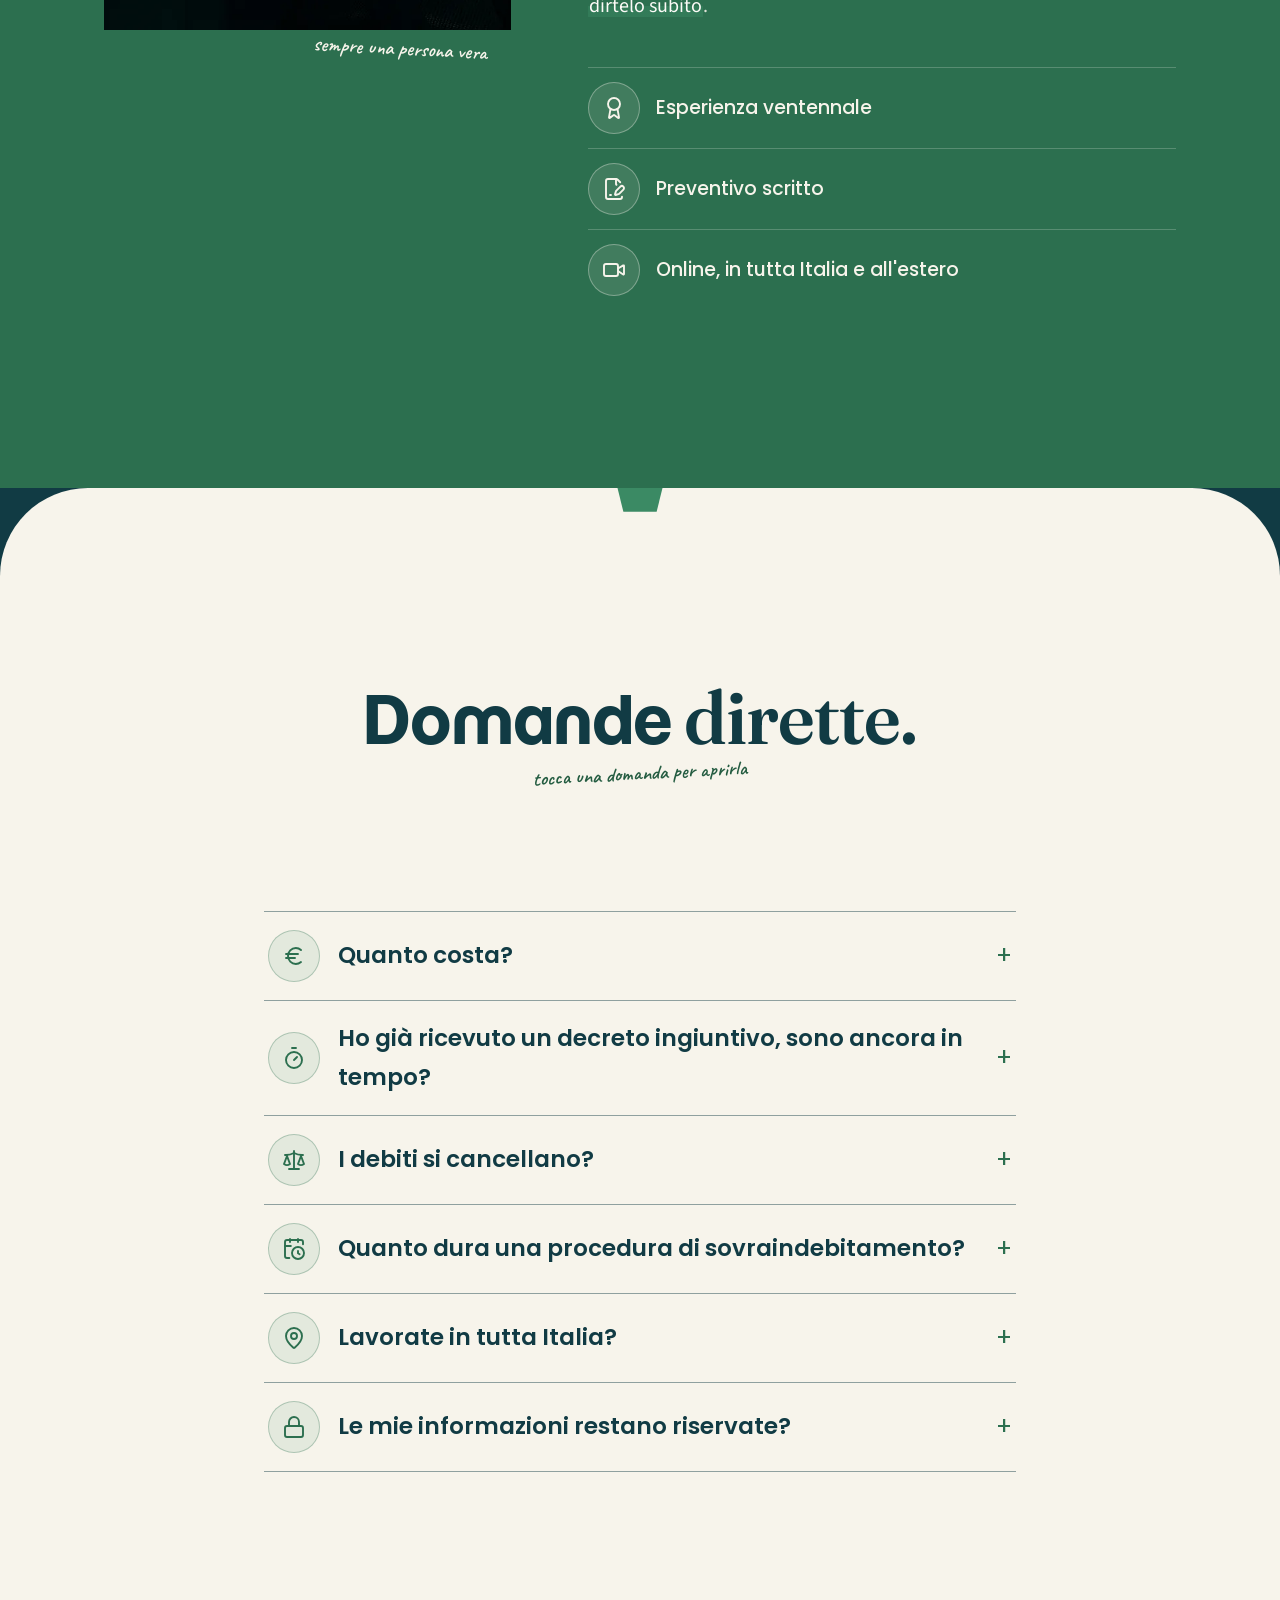
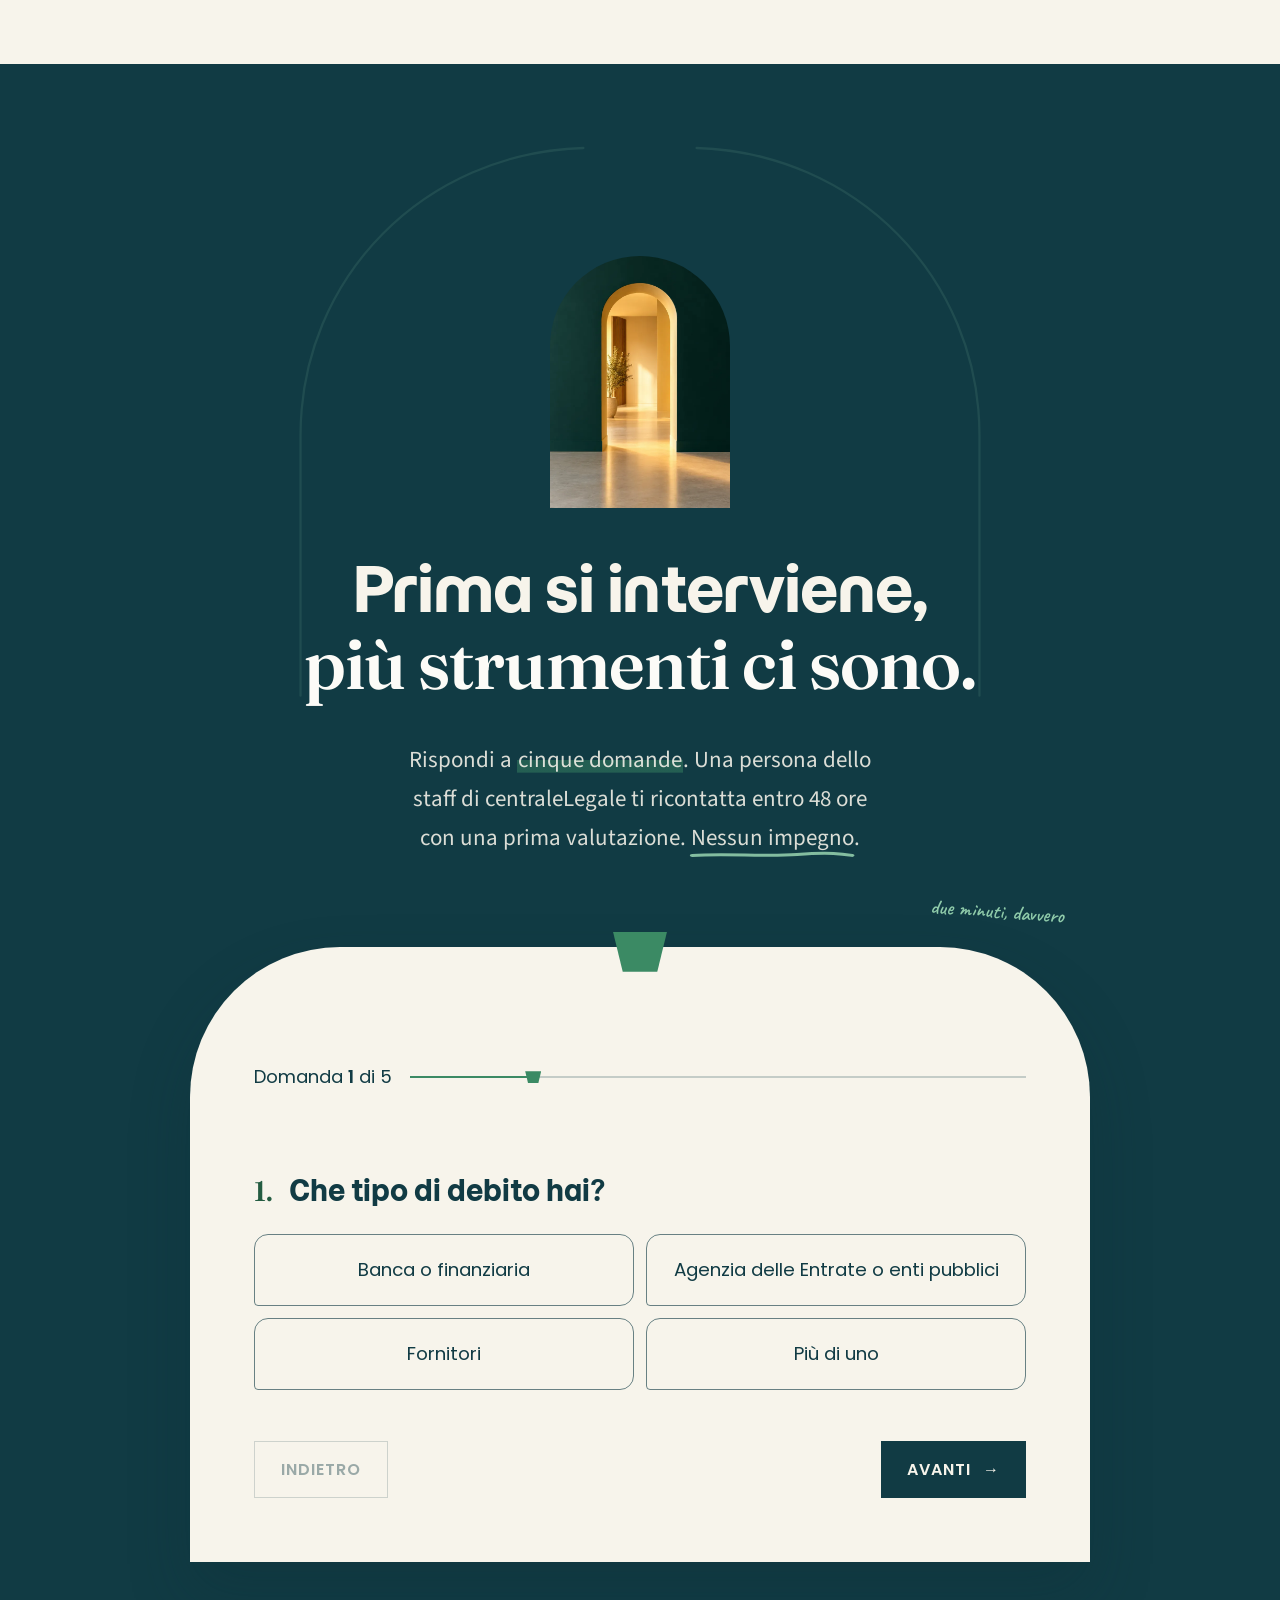
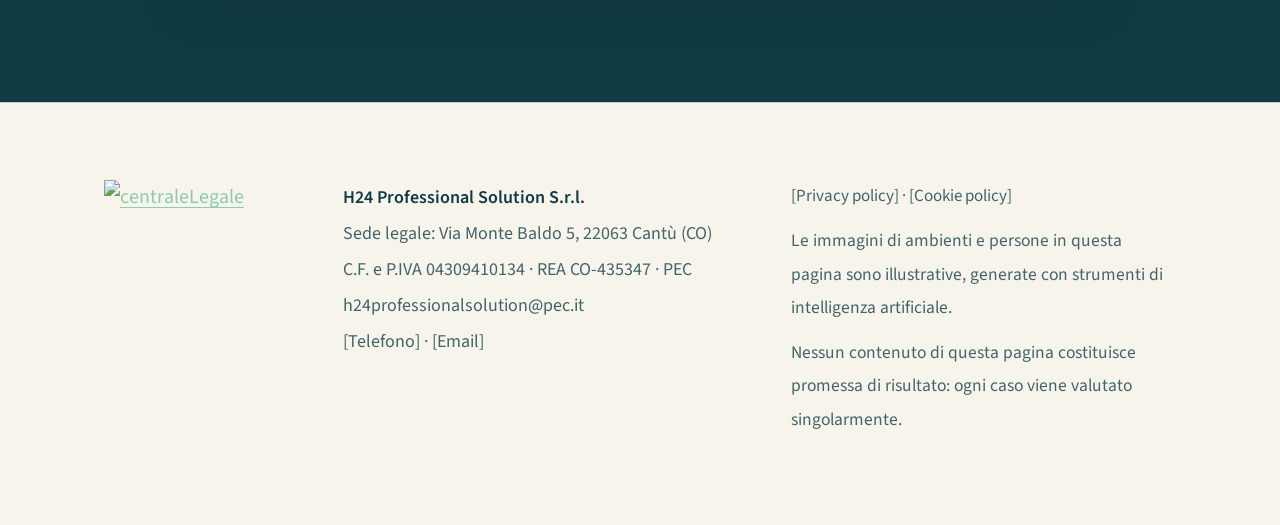
==== commit d9aff54b: "Feedback cliente e designer: fasce 30-60k/60-300k, CTA intera ovunque, testi grandi, icone vere Clie" ====
--- a/hero-bianco/index.html
+++ b/hero-bianco/index.html
@@ -24,12 +24,10 @@
 .tema-chiaro .marca { color: var(--bianco); }
 .tema-chiaro .hero__sub { color: var(--notte-75); }
 .tema-chiaro .hero__sub strong { color: var(--notte); }
-.tema-chiaro .hero__lead { color: var(--notte-75); }
+.tema-chiaro .hero__lead { color: var(--notte); }
 .tema-chiaro .hero .sotto--chiaro path { stroke: var(--bosco); }
 .tema-chiaro .hero .appunto { color: var(--bosco-testo); }
 .tema-chiaro .hero .freccia-tec path { stroke: var(--bosco); }
-.tema-chiaro .hero .deco { color: rgba(44, 111, 79, 0.4); }
-.tema-chiaro .hero .deco--ambra { color: rgba(198, 138, 46, 0.6); }
 .tema-chiaro .btn--hero, .tema-chiaro .btn--nav { background: var(--notte); color: var(--avorio); }
 .tema-chiaro .btn--hero:hover, .tema-chiaro .btn--nav:hover { background: var(--petrolio); color: var(--avorio); }
 html.js .tema-chiaro .btn--hero { animation-name: respiro-notte; }
@@ -47,11 +45,13 @@
 .tema-chiaro .hero :focus-visible { outline-color: var(--bosco); }
 .tema-chiaro .microfatti li { background: rgba(59, 138, 100, 0.14); border-color: var(--hairline-chiaro); color: var(--notte-75); }
 .tema-chiaro .microfatti li b { color: var(--notte); }
-.tema-chiaro .microfatti li img { background: var(--bianco); border: 1px solid var(--hairline-chiaro); }
+.tema-chiaro .microfatti li .ico { color: var(--bosco); }
 </style></head>
 <body class="tema-chiaro">
-
-<a class="skip" href="#verifica">Vai al modulo di verifica</a>
+<!-- Icone: Lucide v1.47.0 (ISC) -->
+<svg class="sprite" aria-hidden="true" focusable="false" width="0" height="0"><symbol id="i-award" viewBox="0 0 24 24"><path vector-effect="non-scaling-stroke" d="m15.477 12.89 1.515 8.526a.5.5 0 0 1-.81.47l-3.58-2.687a1 1 0 0 0-1.197 0l-3.586 2.686a.5.5 0 0 1-.81-.469l1.514-8.526" /><circle vector-effect="non-scaling-stroke" cx="12" cy="8" r="6" /></symbol><symbol id="i-badge-check" viewBox="0 0 24 24"><path vector-effect="non-scaling-stroke" d="M3.85 8.62a4 4 0 0 1 4.78-4.77 4 4 0 0 1 6.74 0 4 4 0 0 1 4.78 4.78 4 4 0 0 1 0 6.74 4 4 0 0 1-4.77 4.78 4 4 0 0 1-6.75 0 4 4 0 0 1-4.78-4.77 4 4 0 0 1 0-6.76Z" /><path vector-effect="non-scaling-stroke" d="m16 9-5.5 5.5L8 12" /></symbol><symbol id="i-ban" viewBox="0 0 24 24"><circle vector-effect="non-scaling-stroke" cx="12" cy="12" r="10" /><path vector-effect="non-scaling-stroke" d="M4.929 4.929 19.07 19.071" /></symbol><symbol id="i-building-2" viewBox="0 0 24 24"><path vector-effect="non-scaling-stroke" d="M10 12h4" /><path vector-effect="non-scaling-stroke" d="M10 8h4" /><path vector-effect="non-scaling-stroke" d="M14 21v-3a2 2 0 0 0-4 0v3" /><path vector-effect="non-scaling-stroke" d="M6 10H4a2 2 0 0 0-2 2v7a2 2 0 0 0 2 2h16a2 2 0 0 0 2-2V9a2 2 0 0 0-2-2h-2" /><path vector-effect="non-scaling-stroke" d="M6 21V5a2 2 0 0 1 2-2h8a2 2 0 0 1 2 2v16" /></symbol><symbol id="i-calendar-check" viewBox="0 0 24 24"><path vector-effect="non-scaling-stroke" d="M8 2v3" /><path vector-effect="non-scaling-stroke" d="M16 2v3" /><rect vector-effect="non-scaling-stroke" x="3" y="3" width="18" height="18" rx="2" /><path vector-effect="non-scaling-stroke" d="M3 9h18" /><path vector-effect="non-scaling-stroke" d="m9 15 2 2 4-4" /></symbol><symbol id="i-calendar-clock" viewBox="0 0 24 24"><path vector-effect="non-scaling-stroke" d="M16 14v2.2l1.6 1" /><path vector-effect="non-scaling-stroke" d="M16 2v3" /><path vector-effect="non-scaling-stroke" d="M21 7.338V5a2 2 0 00-2-2H5a2 2 0 00-2 2v14a2 2 0 002 2h2.338" /><path vector-effect="non-scaling-stroke" d="M3 9h5.859" /><path vector-effect="non-scaling-stroke" d="M8 2v3" /><circle vector-effect="non-scaling-stroke" cx="16" cy="16" r="6" /></symbol><symbol id="i-calendar-days" viewBox="0 0 24 24"><path vector-effect="non-scaling-stroke" d="M8 2v3" /><path vector-effect="non-scaling-stroke" d="M16 2v3" /><rect vector-effect="non-scaling-stroke" x="3" y="3" width="18" height="18" rx="2" /><path vector-effect="non-scaling-stroke" d="M3 9h18" /><path vector-effect="non-scaling-stroke" d="M8 13h.01" /><path vector-effect="non-scaling-stroke" d="M12 13h.01" /><path vector-effect="non-scaling-stroke" d="M16 13h.01" /><path vector-effect="non-scaling-stroke" d="M8 17h.01" /><path vector-effect="non-scaling-stroke" d="M12 17h.01" /><path vector-effect="non-scaling-stroke" d="M16 17h.01" /></symbol><symbol id="i-check" viewBox="0 0 24 24"><path vector-effect="non-scaling-stroke" d="M20 6 9 17l-5-5" /></symbol><symbol id="i-clipboard-list" viewBox="0 0 24 24"><rect vector-effect="non-scaling-stroke" width="8" height="4" x="8" y="2" rx="1" ry="1" /><path vector-effect="non-scaling-stroke" d="M16 4h2a2 2 0 0 1 2 2v14a2 2 0 0 1-2 2H6a2 2 0 0 1-2-2V6a2 2 0 0 1 2-2h2" /><path vector-effect="non-scaling-stroke" d="M12 11h4" /><path vector-effect="non-scaling-stroke" d="M12 16h4" /><path vector-effect="non-scaling-stroke" d="M8 11h.01" /><path vector-effect="non-scaling-stroke" d="M8 16h.01" /></symbol><symbol id="i-clock" viewBox="0 0 24 24"><circle vector-effect="non-scaling-stroke" cx="12" cy="12" r="10" /><path vector-effect="non-scaling-stroke" d="M12 6v6l4 2" /></symbol><symbol id="i-euro" viewBox="0 0 24 24"><path vector-effect="non-scaling-stroke" d="M4 10h12" /><path vector-effect="non-scaling-stroke" d="M4 14h9" /><path vector-effect="non-scaling-stroke" d="M19 6a7.7 7.7 0 0 0-5.2-2A7.9 7.9 0 0 0 6 12c0 4.4 3.5 8 7.8 8 2 0 3.8-.8 5.2-2" /></symbol><symbol id="i-file-pen-line" viewBox="0 0 24 24"><path vector-effect="non-scaling-stroke" d="M14.364 13.634a2 2 0 0 0-.506.854l-.837 2.87a.5.5 0 0 0 .62.62l2.87-.837a2 2 0 0 0 .854-.506l4.013-4.009a1 1 0 0 0-3.004-3.004z" /><path vector-effect="non-scaling-stroke" d="M14.487 7.858A1 1 0 0 1 14 7V2" /><path vector-effect="non-scaling-stroke" d="M20 19.645V20a2 2 0 0 1-2 2H6a2 2 0 0 1-2-2V4a2 2 0 0 1 2-2h8a2.4 2.4 0 0 1 1.704.706l2.516 2.516" /><path vector-effect="non-scaling-stroke" d="M8 18h1" /></symbol><symbol id="i-heart-handshake" viewBox="0 0 24 24"><path vector-effect="non-scaling-stroke" d="M19.414 14.414C21 12.828 22 11.5 22 9.5a5.5 5.5 0 0 0-9.591-3.676.6.6 0 0 1-.818.001A5.5 5.5 0 0 0 2 9.5c0 2.3 1.5 4 3 5.5l5.535 5.362a2 2 0 0 0 2.879.052 2.12 2.12 0 0 0-.004-3 2.124 2.124 0 1 0 3-3 2.124 2.124 0 0 0 3.004 0 2 2 0 0 0 0-2.828l-1.881-1.882a2.41 2.41 0 0 0-3.409 0l-1.71 1.71a2 2 0 0 1-2.828 0 2 2 0 0 1 0-2.828l2.823-2.762" /></symbol><symbol id="i-hourglass" viewBox="0 0 24 24"><path vector-effect="non-scaling-stroke" d="M5 22h14" /><path vector-effect="non-scaling-stroke" d="M5 2h14" /><path vector-effect="non-scaling-stroke" d="M17 22v-4.172a2 2 0 0 0-.586-1.414L12 12l-4.414 4.414A2 2 0 0 0 7 17.828V22" /><path vector-effect="non-scaling-stroke" d="M7 2v4.172a2 2 0 0 0 .586 1.414L12 12l4.414-4.414A2 2 0 0 0 17 6.172V2" /></symbol><symbol id="i-layers" viewBox="0 0 24 24"><path vector-effect="non-scaling-stroke" d="M12.83 2.18a2 2 0 0 0-1.66 0L2.6 6.08a1 1 0 0 0 0 1.83l8.58 3.91a2 2 0 0 0 1.66 0l8.58-3.9a1 1 0 0 0 0-1.83z" /><path vector-effect="non-scaling-stroke" d="M2 12a1 1 0 0 0 .58.91l8.6 3.91a2 2 0 0 0 1.65 0l8.58-3.9A1 1 0 0 0 22 12" /><path vector-effect="non-scaling-stroke" d="M2 17a1 1 0 0 0 .58.91l8.6 3.91a2 2 0 0 0 1.65 0l8.58-3.9A1 1 0 0 0 22 17" /></symbol><symbol id="i-list-ordered" viewBox="0 0 24 24"><path vector-effect="non-scaling-stroke" d="M11 5h10" /><path vector-effect="non-scaling-stroke" d="M11 12h10" /><path vector-effect="non-scaling-stroke" d="M11 19h10" /><path vector-effect="non-scaling-stroke" d="M4 4h1v5" /><path vector-effect="non-scaling-stroke" d="M4 9h2" /><path vector-effect="non-scaling-stroke" d="M6.5 20H3.4c0-1 2.6-1.925 2.6-3.5a1.5 1.5 0 0 0-2.6-1.02" /></symbol><symbol id="i-lock" viewBox="0 0 24 24"><rect vector-effect="non-scaling-stroke" width="18" height="11" x="3" y="11" rx="2" ry="2" /><path vector-effect="non-scaling-stroke" d="M7 11V7a5 5 0 0 1 10 0v4" /></symbol><symbol id="i-mail-check" viewBox="0 0 24 24"><path vector-effect="non-scaling-stroke" d="M22 13V6a2 2 0 0 0-2-2H4a2 2 0 0 0-2 2v12c0 1.1.9 2 2 2h8" /><path vector-effect="non-scaling-stroke" d="m22 7-8.97 5.7a1.94 1.94 0 0 1-2.06 0L2 7" /><path vector-effect="non-scaling-stroke" d="m16 19 2 2 4-4" /></symbol><symbol id="i-mail-open" viewBox="0 0 24 24"><path vector-effect="non-scaling-stroke" d="M21.2 8.4c.5.38.8.97.8 1.6v10a2 2 0 0 1-2 2H4a2 2 0 0 1-2-2V10a2 2 0 0 1 .8-1.6l8-6a2 2 0 0 1 2.4 0l8 6Z" /><path vector-effect="non-scaling-stroke" d="m22 10-8.97 5.7a1.94 1.94 0 0 1-2.06 0L2 10" /></symbol><symbol id="i-mail-x" viewBox="0 0 24 24"><path vector-effect="non-scaling-stroke" d="M22 12.532V6a2 2 0 0 0-2-2H4a2 2 0 0 0-2 2v12a2 2 0 0 0 2 2h8.792" /><path vector-effect="non-scaling-stroke" d="m22 7-8.991 5.727a2 2 0 0 1-2.009 0L2 7" /><path vector-effect="non-scaling-stroke" d="m16.5 16.5 5 5" /><path vector-effect="non-scaling-stroke" d="m21.5 16.5-5 5" /></symbol><symbol id="i-map-pin" viewBox="0 0 24 24"><path vector-effect="non-scaling-stroke" d="M20 10c0 4.993-5.539 10.193-7.399 11.799a1 1 0 0 1-1.202 0C9.539 20.193 4 14.993 4 10a8 8 0 0 1 16 0" /><circle vector-effect="non-scaling-stroke" cx="12" cy="10" r="3" /></symbol><symbol id="i-megaphone" viewBox="0 0 24 24"><path vector-effect="non-scaling-stroke" d="M11 6a13 13 0 0 0 8.4-2.8A1 1 0 0 1 21 4v12a1 1 0 0 1-1.6.8A13 13 0 0 0 11 14H5a2 2 0 0 1-2-2V8a2 2 0 0 1 2-2z" /><path vector-effect="non-scaling-stroke" d="M6 14a12 12 0 0 0 2.4 7.2 2 2 0 0 0 3.2-2.4A8 8 0 0 1 10 14" /><path vector-effect="non-scaling-stroke" d="M8 6v8" /></symbol><symbol id="i-message-circle-question-mark" viewBox="0 0 24 24"><path vector-effect="non-scaling-stroke" d="M2.992 16.342a2 2 0 0 1 .094 1.167l-1.065 3.29a1 1 0 0 0 1.236 1.168l3.413-.998a2 2 0 0 1 1.099.092 10 10 0 1 0-4.777-4.719" /><path vector-effect="non-scaling-stroke" d="M9.09 9a3 3 0 0 1 5.83 1c0 2-3 3-3 3" /><path vector-effect="non-scaling-stroke" d="M12 17h.01" /></symbol><symbol id="i-message-square-warning" viewBox="0 0 24 24"><path vector-effect="non-scaling-stroke" d="M22 17a2 2 0 0 1-2 2H6.828a2 2 0 0 0-1.414.586l-2.202 2.202A.71.71 0 0 1 2 21.286V5a2 2 0 0 1 2-2h16a2 2 0 0 1 2 2z" /><path vector-effect="non-scaling-stroke" d="M12 15h.01" /><path vector-effect="non-scaling-stroke" d="M12 7v4" /></symbol><symbol id="i-phone-call" viewBox="0 0 24 24"><path vector-effect="non-scaling-stroke" d="M13 2a9 9 0 0 1 9 9" /><path vector-effect="non-scaling-stroke" d="M13 6a5 5 0 0 1 5 5" /><path vector-effect="non-scaling-stroke" d="M13.832 16.568a1 1 0 0 0 1.213-.303l.355-.465A2 2 0 0 1 17 15h3a2 2 0 0 1 2 2v3a2 2 0 0 1-2 2A18 18 0 0 1 2 4a2 2 0 0 1 2-2h3a2 2 0 0 1 2 2v3a2 2 0 0 1-.8 1.6l-.468.351a1 1 0 0 0-.292 1.233 14 14 0 0 0 6.392 6.384" /></symbol><symbol id="i-phone-off" viewBox="0 0 24 24"><path vector-effect="non-scaling-stroke" d="M10.1 13.9a14 14 0 0 0 3.732 2.668 1 1 0 0 0 1.213-.303l.355-.465A2 2 0 0 1 17 15h3a2 2 0 0 1 2 2v3a2 2 0 0 1-2 2 18 18 0 0 1-12.728-5.272" /><path vector-effect="non-scaling-stroke" d="M22 2 2 22" /><path vector-effect="non-scaling-stroke" d="M4.76 13.582A18 18 0 0 1 2 4a2 2 0 0 1 2-2h3a2 2 0 0 1 2 2v3a2 2 0 0 1-.8 1.6l-.468.351a1 1 0 0 0-.292 1.233 14 14 0 0 0 .244.473" /></symbol><symbol id="i-scale" viewBox="0 0 24 24"><path vector-effect="non-scaling-stroke" d="M12 3v18" /><path vector-effect="non-scaling-stroke" d="m19 8 3 8a5 5 0 0 1-6 0zV7" /><path vector-effect="non-scaling-stroke" d="M3 7h1a17 17 0 0 0 8-2 17 17 0 0 0 8 2h1" /><path vector-effect="non-scaling-stroke" d="m5 8 3 8a5 5 0 0 1-6 0zV7" /><path vector-effect="non-scaling-stroke" d="M7 21h10" /></symbol><symbol id="i-search" viewBox="0 0 24 24"><path vector-effect="non-scaling-stroke" d="m21 21-4.34-4.34" /><circle vector-effect="non-scaling-stroke" cx="11" cy="11" r="8" /></symbol><symbol id="i-signature" viewBox="0 0 24 24"><path vector-effect="non-scaling-stroke" d="m21 17-2.156-1.868A.5.5 0 0 0 18 15.5v.5a1 1 0 0 1-1 1h-2a1 1 0 0 1-1-1c0-2.545-3.991-3.97-8.5-4a1 1 0 0 0 0 5c4.153 0 4.745-11.295 5.708-13.5a2.5 2.5 0 1 1 3.31 3.284" /><path vector-effect="non-scaling-stroke" d="M3 21h18" /></symbol><symbol id="i-timer" viewBox="0 0 24 24"><line vector-effect="non-scaling-stroke" x1="10" x2="14" y1="2" y2="2" /><line vector-effect="non-scaling-stroke" x1="12" x2="15" y1="14" y2="11" /><circle vector-effect="non-scaling-stroke" cx="12" cy="14" r="8" /></symbol><symbol id="i-video" viewBox="0 0 24 24"><path vector-effect="non-scaling-stroke" d="m16 13 5.223 3.482a.5.5 0 0 0 .777-.416V7.87a.5.5 0 0 0-.752-.432L16 10.5" /><rect vector-effect="non-scaling-stroke" x="2" y="6" width="14" height="12" rx="2" /></symbol><symbol id="i-wallet" viewBox="0 0 24 24"><path vector-effect="non-scaling-stroke" d="M19 7V4a1 1 0 0 0-1-1H5a2 2 0 0 0 0 4h15a1 1 0 0 1 1 1v4h-3a2 2 0 0 0 0 4h3a1 1 0 0 0 1-1v-2a1 1 0 0 0-1-1" /><path vector-effect="non-scaling-stroke" d="M3 5v14a2 2 0 0 0 2 2h15a1 1 0 0 0 1-1v-4" /></symbol><symbol id="i-wand-sparkles" viewBox="0 0 24 24"><path vector-effect="non-scaling-stroke" d="m21.64 3.64-1.28-1.28a1.21 1.21 0 0 0-1.72 0L2.36 18.64a1.21 1.21 0 0 0 0 1.72l1.28 1.28a1.2 1.2 0 0 0 1.72 0L21.64 5.36a1.2 1.2 0 0 0 0-1.72" /><path vector-effect="non-scaling-stroke" d="m14 7 3 3" /><path vector-effect="non-scaling-stroke" d="M5 6v4" /><path vector-effect="non-scaling-stroke" d="M19 14v4" /><path vector-effect="non-scaling-stroke" d="M10 2v2" /><path vector-effect="non-scaling-stroke" d="M7 8H3" /><path vector-effect="non-scaling-stroke" d="M21 16h-4" /><path vector-effect="non-scaling-stroke" d="M11 3H9" /></symbol><symbol id="i-x" viewBox="0 0 24 24"><path vector-effect="non-scaling-stroke" d="M18 6 6 18" /><path vector-effect="non-scaling-stroke" d="m6 6 12 12" /></symbol></svg>
+
+<a class="skip" href="#modulo">Vai al modulo di verifica</a>
 
 <div class="lettura" aria-hidden="true"><i></i></div>
 
@@ -64,14 +64,13 @@
       <a class="nav__voce" href="#situazioni">Le situazioni</a>
       <a class="nav__voce" href="#percorso">Come funziona</a>
       <a class="nav__voce" href="#domande">Domande</a>
-      <a class="btn btn--nav" href="#verifica">Richiedi una chiamata conoscitiva</a>
     </nav>
   </div>
 </header>
 
 <div class="stickybar" aria-hidden="true">
   <span class="stickybar__fatto">Risposta entro 48 ore · Prima chiamata senza costi</span>
-  <a class="btn btn--bar" href="#verifica" tabindex="-1">Richiedi una chiamata conoscitiva</a>
+  <a class="btn btn--bar btn--lunga" href="#modulo" tabindex="-1">Richiedi una chiamata conoscitiva con un professionista del debito</a>
 </div>
 
 <main id="top">
@@ -79,8 +78,6 @@
   <!-- 01 · HERO — doppia colonna come la v1, marca verde, appunti verso la CTA -->
   <section class="hero" aria-labelledby="hero-title">
     <div class="alone" aria-hidden="true"><i class="a1"></i><i class="a2"></i></div>
-    <span class="deco deco--sparkle" style="left:calc(var(--fuori-box) + max(2px, var(--gutter) / 2 - 11px)); top:18%; width:22px; --fd:0.6s" aria-hidden="true"><svg viewBox="0 0 24 24"><path d="M12 2 C13 8 16 11 22 12 C16 13 13 16 12 22 C11 16 8 13 2 12 C8 11 11 8 12 2 Z"/></svg></span>
-    <span class="deco deco--asterisco" style="right:calc(var(--fuori-box) + max(10px, var(--gutter) / 2 - 15px)); top:14%; width:30px; --rot:12deg; --fd:1.4s" aria-hidden="true"><svg viewBox="0 0 32 32"><path d="M16 3 V29 M5 9.5 L27 22.5 M27 9.5 L5 22.5"/></svg></span>
     <div class="hero__grid">
       <div class="hero__content">
         <h1 class="hero__title" id="hero-title">
@@ -96,15 +93,14 @@
               <svg viewBox="0 0 30 48"><path pathLength="1" d="M15 3 C 19 16, 19 30, 15 44"/><path pathLength="1" class="punta" d="M15 44 l6 -7 m-6 7 l-6 -7"/></svg>
             </span>
           </span>
-          <a class="btn btn--hero btn--lunga" id="cta-hero" href="#verifica">Richiedi una chiamata conoscitiva con un professionista del debito <span class="btn__freccia" aria-hidden="true">→</span></a>
+          <a class="btn btn--hero btn--lunga" id="cta-hero" href="#modulo">Richiedi una chiamata conoscitiva con un professionista del debito <span class="btn__freccia" aria-hidden="true">→</span></a>
           <ul class="microfatti">
-            <li><img src="../assets/img/v2/icone/pop/busta-veloce.webp" alt="" width="480" height="480"><span>Risposta entro <b>48 ore</b></span></li>
-            <li><img src="../assets/img/v2/icone/pop/telefono-regalo.webp" alt="" width="480" height="480"><span>Prima chiamata conoscitiva <b>senza costi</b></span></li>
+            <li><svg class="ico" aria-hidden="true" focusable="false"><use href="#i-mail-check"/></svg><span>Risposta entro <b>48 ore</b></span></li>
+            <li><svg class="ico" aria-hidden="true" focusable="false"><use href="#i-phone-call"/></svg><span>Prima chiamata <b>senza costi</b></span></li>
           </ul>
         </div>
       </div>
       <figure class="hero__figura rv" style="--d:300ms">
-        <span class="deco deco--sparkle deco--ambra" style="right:2%; top:6%; width:18px; --fd:2s" aria-hidden="true"><svg viewBox="0 0 24 24"><path d="M12 2 C13 8 16 11 22 12 C16 13 13 16 12 22 C11 16 8 13 2 12 C8 11 11 8 12 2 Z"/></svg></span>
         <span class="hero__arch">
           <span class="hero__arch-chiave" aria-hidden="true"></span>
           <span class="hero__arch-clip">
@@ -118,25 +114,24 @@
 
   <!-- 02 · DATA-STRIP — numeri veri + icone -->
   <section class="numeri" aria-label="I numeri del servizio">
-    <span class="deco deco--squiggle" style="left:3%; top:-14px; width:64px; --rot:-4deg" aria-hidden="true"><svg viewBox="0 0 90 24"><path pathLength="1" d="M4 12 C 12 4, 20 4, 28 12 S 44 20, 52 12 S 68 4, 86 12"/></svg></span>
     <div class="numeri__griglia">
       <div class="numero rv">
-        <span class="chip chip--s" aria-hidden="true"><img src="../assets/img/v2/icone/pop/orologio.webp" alt="" width="480" height="480" loading="lazy"></span>
+        <span class="chip chip--s" aria-hidden="true"><svg class="ico" aria-hidden="true" focusable="false"><use href="#i-clock"/></svg></span>
         <p class="numero__cifra"><span class="conta" data-fine="48">48</span><span class="numero__unita">h</span></p>
         <p class="numero__voce">ti rispondiamo, <span class="hi hi--scuro">per iscritto</span></p>
       </div>
       <div class="numero rv" style="--d:90ms">
-        <span class="chip chip--s" aria-hidden="true"><img src="../assets/img/v2/icone/pop/calendario.webp" alt="" width="480" height="480" loading="lazy"></span>
+        <span class="chip chip--s" aria-hidden="true"><svg class="ico" aria-hidden="true" focusable="false"><use href="#i-calendar-days"/></svg></span>
         <p class="numero__cifra"><span class="conta" data-fine="40">40</span><span class="numero__unita">giorni</span></p>
         <p class="numero__voce">per opporsi a un decreto ingiuntivo dalla notifica</p>
       </div>
       <div class="numero rv" style="--d:180ms">
-        <span class="chip chip--s" aria-hidden="true"><img src="../assets/img/v2/icone/pop/domande.webp" alt="" width="480" height="480" loading="lazy"></span>
+        <span class="chip chip--s" aria-hidden="true"><svg class="ico" aria-hidden="true" focusable="false"><use href="#i-message-circle-question-mark"/></svg></span>
         <p class="numero__cifra"><span class="conta" data-fine="5">5</span><span class="numero__unita">domande</span></p>
         <p class="numero__voce">per inquadrare il tuo caso</p>
       </div>
       <div class="numero numero--manifesto rv" style="--d:270ms">
-        <span class="chip chip--s" aria-hidden="true"><img src="../assets/img/v2/icone/pop/no-promesse.webp" alt="" width="480" height="480" loading="lazy"></span>
+        <span class="chip chip--s" aria-hidden="true"><svg class="ico" aria-hidden="true" focusable="false"><use href="#i-ban"/></svg></span>
         <p class="numero__cifra"><span>0</span><span class="numero__unita">promesse</span></p>
         <p class="numero__voce">di risultato: <span class="hi hi--scuro">ogni caso è diverso</span></p>
       </div>
@@ -156,14 +151,11 @@
         <span class="riga"><span class="mt">Il debito ha sempre</span></span>
         <span class="riga" style="--d:100ms"><span class="mt">un numero.</span></span>
         <span class="riga" style="--d:200ms"><span class="fr">Le soluzioni hanno</span></span>
-        <span class="riga" style="--d:300ms"><span class="fr">una <span class="cerchio">scadenza.<svg viewBox="0 0 204 48" aria-hidden="true"><path pathLength="1" d="M14 26 C 12 12, 58 5, 104 6 C 152 7, 194 13, 192 26 C 190 39, 142 44, 92 43 C 44 42, 16 38, 14 26 C 13 20, 24 15, 40 12"/></svg></span></span></span>
+        <span class="riga" style="--d:300ms"><span class="fr">una <span class="cerchio">scadenza.<svg viewBox="0 0 204 48" preserveAspectRatio="none" aria-hidden="true"><path pathLength="1" d="M14 26 C 12 12, 58 5, 104 6 C 152 7, 194 13, 192 26 C 190 39, 142 44, 92 43 C 44 42, 16 38, 14 26 C 13 20, 24 15, 40 12"/></svg></span></span></span>
       </div>
       <p class="blocco rv">Le informazioni che si trovano online sono <span class="sotto sotto--chiaro">quasi sempre generiche<svg viewBox="0 0 200 14" preserveAspectRatio="none" aria-hidden="true"><path pathLength="1" d="M4 9 C 45 4, 90 12, 130 7 S 185 6, 196 9"/></svg></span>, quando non errate. La maggior parte delle persone che incontriamo <span class="hi hi--scuro">non sapeva che le procedure di composizione della crisi esistessero</span>.</p>
       <div class="con-nota rv">
         <span class="appunto appunto--nota" aria-hidden="true" style="--rot:-4deg">è qui che entriamo noi</span>
-        <span class="freccia-tec freccia-tec--nota" aria-hidden="true">
-          <svg viewBox="0 0 60 44"><path pathLength="1" d="M56 6 C 42 12, 26 24, 14 36"/><path pathLength="1" class="punta" d="M14 36 l12 -3 m-12 3 l4 -12"/></svg>
-        </span>
         <p class="blocco blocco--chiusa"><strong>Non è una tua mancanza:</strong> sono materie tecniche che nemmeno tutti gli avvocati trattano.</p>
       </div>
     </div>
@@ -174,21 +166,20 @@
     
     <div class="contenitore">
       <header class="sezione__testa">
-        <p class="kicker kicker--scuro caps rv">Le situazioni</p>
         <h2 class="sezione__titolo sezione__titolo--chiaro rv" id="fronti-title"><span class="mt">In quale situazione</span> <span class="fr">ti trovi?</span></h2>
       </header>
       <div class="fronti__lista">
         <article class="fronte fronte--uno rv">
           <span class="fronte__numero" aria-hidden="true">01</span>
-          <span class="chip chip--fronte" aria-hidden="true"><img src="../assets/img/v2/icone/pop/cronometro.webp" alt="" width="480" height="480" loading="lazy"></span>
+          <span class="chip chip--fronte" aria-hidden="true"><svg class="ico" aria-hidden="true" focusable="false"><use href="#i-timer"/></svg></span>
           <div class="fronte__corpo">
             <h3 class="fronte__titolo">Hai ricevuto un decreto ingiuntivo o un atto di pignoramento</h3>
-            <p class="fronte__testo">Un decreto ingiuntivo si può opporre, ma il termine è di <strong class="cerchio cerchio--ambra num">40 giorni<svg viewBox="0 0 204 48" aria-hidden="true"><path pathLength="1" d="M14 26 C 12 12, 58 5, 104 6 C 152 7, 194 13, 192 26 C 190 39, 142 44, 92 43 C 44 42, 16 38, 14 26 C 13 20, 24 15, 40 12"/></svg></strong> dalla notifica. In molti casi chi chiede il pagamento è una società che ha acquistato il credito dalla banca e <span class="marca-salvia">non è in grado di dimostrare di esserne il titolare</span>. Quando quella prova manca, il decreto può essere revocato e l'esecuzione sospesa.</p>
+            <p class="fronte__testo">Un decreto ingiuntivo si può opporre, ma il termine è di <strong class="cerchio cerchio--ambra num">40 giorni<svg viewBox="0 0 204 48" preserveAspectRatio="none" aria-hidden="true"><path pathLength="1" d="M14 26 C 12 12, 58 5, 104 6 C 152 7, 194 13, 192 26 C 190 39, 142 44, 92 43 C 44 42, 16 38, 14 26 C 13 20, 24 15, 40 12"/></svg></strong> dalla notifica. In molti casi chi chiede il pagamento è una società che ha acquistato il credito dalla banca e <span class="marca-salvia">non è in grado di dimostrare di esserne il titolare</span>. Quando quella prova manca, il decreto può essere revocato e l'esecuzione sospesa.</p>
           </div>
         </article>
         <article class="fronte fronte--due rv">
           <span class="fronte__numero" aria-hidden="true">02</span>
-          <span class="chip chip--fronte" aria-hidden="true"><img src="../assets/img/v2/icone/pop/gomma.webp" alt="" width="480" height="480" loading="lazy"></span>
+          <span class="chip chip--fronte" aria-hidden="true"><svg class="ico" aria-hidden="true" focusable="false"><use href="#i-layers"/></svg></span>
           <div class="fronte__corpo">
             <h3 class="fronte__titolo">I debiti sono più di quello che riesci a pagare</h3>
             <p class="fronte__testo">Il Codice della Crisi prevede procedure che permettono di ristrutturare l'intera posizione debitoria in un piano sostenibile e, in presenza dei requisiti di legge, di ottenere <span class="marca-salvia">l'esdebitazione del residuo</span>. Vale per tutti i debiti insieme: <span class="hi hi--scuro">banche, finanziarie, Agenzia delle Entrate, comuni</span>.</p>
@@ -196,7 +187,7 @@
         </article>
         <article class="fronte fronte--tre rv">
           <span class="fronte__numero" aria-hidden="true">03</span>
-          <span class="chip chip--fronte" aria-hidden="true"><img src="../assets/img/v2/icone/pop/scudo-bandiera.webp" alt="" width="480" height="480" loading="lazy"></span>
+          <span class="chip chip--fronte" aria-hidden="true"><svg class="ico" aria-hidden="true" focusable="false"><use href="#i-building-2"/></svg></span>
           <div class="fronte__corpo">
             <h3 class="fronte__titolo">Hai un'impresa in difficoltà</h3>
             <p class="fronte__testo">Quando l'esposizione dell'azienda comincia a toccare <span class="hi hi--scuro">il patrimonio personale</span>, le procedure previste dal Codice della Crisi vanno attivate entro finestre temporali precise. <span class="marca-salvia">Ogni mese di attesa riduce le soluzioni disponibili.</span></p>
@@ -212,8 +203,7 @@
     
     <div class="contenitore">
       <header class="sezione__testa">
-        <p class="kicker caps rv">Il confronto</p>
-        <h2 class="sezione__titolo rv" id="tavola-title"><span class="mt">Cosa fai</span> <span class="fr">di solito.</span><br><span class="mt">Cosa si può</span> <span class="fr">fare oggi.</span></h2>
+        <h2 class="sezione__titolo rv" id="tavola-title"><span class="mt">Cosa fai</span> <span class="fr">di solito.</span><br><span class="mt">Cosa si può</span> <span class="fr">fare&nbsp;oggi.</span></h2>
       </header>
       <div class="tavola__intesta rv">
         <span class="tavola__collabel caps">Prima</span>
@@ -222,24 +212,24 @@
       </div>
       <div class="tavola__righe">
         <div class="rigat rv">
-          <div class="rigat__prima"><span class="visually-hidden">Prima: </span><span class="chip chip--riga chip--no" aria-hidden="true"><img src="../assets/img/v2/icone/pop/busta-zzz.webp" alt="" width="480" height="480" loading="lazy"><i class="badge badge--x"><svg viewBox="0 0 24 24"><path d="M6 6 L18 18 M18 6 L6 18"/></svg></i></span><p>Ignori le raccomandate, sperando che passi.</p></div>
-          <div class="rigat__oggi"><span class="visually-hidden">Oggi: </span><span class="chip chip--riga" aria-hidden="true"><img src="../assets/img/v2/icone/pop/calendario-check.webp" alt="" width="480" height="480" loading="lazy"><i class="badge badge--v"><svg viewBox="0 0 24 24"><path d="M5 13 L10 18 L19 7"/></svg></i></span><p>Ogni atto ha un termine: l'opposizione a decreto ingiuntivo si fa entro <strong class="cerchio cerchio--ambra num">40 giorni<svg viewBox="0 0 204 48" aria-hidden="true"><path pathLength="1" d="M14 26 C 12 12, 58 5, 104 6 C 152 7, 194 13, 192 26 C 190 39, 142 44, 92 43 C 44 42, 16 38, 14 26 C 13 20, 24 15, 40 12"/></svg></strong> dalla notifica.</p></div>
+          <div class="rigat__prima"><span class="visually-hidden">Prima: </span><span class="chip chip--riga chip--no" aria-hidden="true"><svg class="ico" aria-hidden="true" focusable="false"><use href="#i-mail-x"/></svg><i class="badge badge--x"><svg class="ico" aria-hidden="true" focusable="false"><use href="#i-x"/></svg></i></span><p><span class="barrato">Ignori le raccomandate, sperando che passi.</span></p></div>
+          <div class="rigat__oggi"><span class="visually-hidden">Oggi: </span><span class="chip chip--riga" aria-hidden="true"><svg class="ico" aria-hidden="true" focusable="false"><use href="#i-calendar-check"/></svg><i class="badge badge--v"><svg class="ico" aria-hidden="true" focusable="false"><use href="#i-check"/></svg></i></span><p>Ogni atto ha un termine: l'opposizione a decreto ingiuntivo si fa entro <strong class="cerchio cerchio--ambra num">40 giorni<svg viewBox="0 0 204 48" preserveAspectRatio="none" aria-hidden="true"><path pathLength="1" d="M14 26 C 12 12, 58 5, 104 6 C 152 7, 194 13, 192 26 C 190 39, 142 44, 92 43 C 44 42, 16 38, 14 26 C 13 20, 24 15, 40 12"/></svg></strong> dalla notifica.</p></div>
         </div>
         <div class="rigat rv">
-          <div class="rigat__prima"><span class="visually-hidden">Prima: </span><span class="chip chip--riga chip--no" aria-hidden="true"><img src="../assets/img/v2/icone/pop/megafono.webp" alt="" width="480" height="480" loading="lazy"><i class="badge badge--x"><svg viewBox="0 0 24 24"><path d="M6 6 L18 18 M18 6 L6 18"/></svg></i></span><p>Paghi chi urla più forte.</p></div>
-          <div class="rigat__oggi"><span class="visually-hidden">Oggi: </span><span class="chip chip--riga" aria-hidden="true"><img src="../assets/img/v2/icone/pop/percorso-check.webp" alt="" width="480" height="480" loading="lazy"><i class="badge badge--v"><svg viewBox="0 0 24 24"><path d="M5 13 L10 18 L19 7"/></svg></i></span><p>Si mappa tutta la posizione e si decide <span class="hi">un ordine</span>, con un preventivo scritto prima.</p></div>
+          <div class="rigat__prima"><span class="visually-hidden">Prima: </span><span class="chip chip--riga chip--no" aria-hidden="true"><svg class="ico" aria-hidden="true" focusable="false"><use href="#i-megaphone"/></svg><i class="badge badge--x"><svg class="ico" aria-hidden="true" focusable="false"><use href="#i-x"/></svg></i></span><p><span class="barrato">Paghi chi urla più forte.</span></p></div>
+          <div class="rigat__oggi"><span class="visually-hidden">Oggi: </span><span class="chip chip--riga" aria-hidden="true"><svg class="ico" aria-hidden="true" focusable="false"><use href="#i-list-ordered"/></svg><i class="badge badge--v"><svg class="ico" aria-hidden="true" focusable="false"><use href="#i-check"/></svg></i></span><p>Si mappa tutta la posizione e si decide <span class="hi">un ordine</span>, con un preventivo scritto prima.</p></div>
         </div>
         <div class="rigat rv">
-          <div class="rigat__prima"><span class="visually-hidden">Prima: </span><span class="chip chip--riga chip--no" aria-hidden="true"><img src="../assets/img/v2/icone/pop/miracoli.webp" alt="" width="480" height="480" loading="lazy"><i class="badge badge--x"><svg viewBox="0 0 24 24"><path d="M6 6 L18 18 M18 6 L6 18"/></svg></i></span><p>Ti affidi a chi promette miracoli.</p></div>
-          <div class="rigat__oggi"><span class="visually-hidden">Oggi: </span><span class="chip chip--riga" aria-hidden="true"><img src="../assets/img/v2/icone/pop/mano-check.webp" alt="" width="480" height="480" loading="lazy"><i class="badge badge--v"><svg viewBox="0 0 24 24"><path d="M5 13 L10 18 L19 7"/></svg></i></span><p>Nessuna promessa: <span class="marca-salvia marca-salvia--chiaro">se non ci sono margini, te lo diciamo</span>.</p></div>
+          <div class="rigat__prima"><span class="visually-hidden">Prima: </span><span class="chip chip--riga chip--no" aria-hidden="true"><svg class="ico" aria-hidden="true" focusable="false"><use href="#i-wand-sparkles"/></svg><i class="badge badge--x"><svg class="ico" aria-hidden="true" focusable="false"><use href="#i-x"/></svg></i></span><p><span class="barrato">Ti affidi a chi promette miracoli.</span></p></div>
+          <div class="rigat__oggi"><span class="visually-hidden">Oggi: </span><span class="chip chip--riga" aria-hidden="true"><svg class="ico" aria-hidden="true" focusable="false"><use href="#i-badge-check"/></svg><i class="badge badge--v"><svg class="ico" aria-hidden="true" focusable="false"><use href="#i-check"/></svg></i></span><p>Nessuna promessa: <span class="marca-salvia marca-salvia--chiaro">se non ci sono margini, te lo diciamo</span>.</p></div>
         </div>
         <div class="rigat rv">
-          <div class="rigat__prima"><span class="visually-hidden">Prima: </span><span class="chip chip--riga chip--no" aria-hidden="true"><img src="../assets/img/v2/icone/pop/clessidra.webp" alt="" width="480" height="480" loading="lazy"><i class="badge badge--x"><svg viewBox="0 0 24 24"><path d="M6 6 L18 18 M18 6 L6 18"/></svg></i></span><p>Aspetti che la situazione si sistemi da sola.</p></div>
-          <div class="rigat__oggi"><span class="visually-hidden">Oggi: </span><span class="chip chip--riga" aria-hidden="true"><img src="../assets/img/v2/icone/pop/codice.webp" alt="" width="480" height="480" loading="lazy"><i class="badge badge--v"><svg viewBox="0 0 24 24"><path d="M5 13 L10 18 L19 7"/></svg></i></span><p>Il Codice della Crisi prevede procedure per ristrutturare la posizione in un piano sostenibile e, in presenza dei requisiti di legge, ottenere <span class="hi">l'esdebitazione del residuo</span>.</p></div>
+          <div class="rigat__prima"><span class="visually-hidden">Prima: </span><span class="chip chip--riga chip--no" aria-hidden="true"><svg class="ico" aria-hidden="true" focusable="false"><use href="#i-hourglass"/></svg><i class="badge badge--x"><svg class="ico" aria-hidden="true" focusable="false"><use href="#i-x"/></svg></i></span><p><span class="barrato">Aspetti che la situazione si sistemi da sola.</span></p></div>
+          <div class="rigat__oggi"><span class="visually-hidden">Oggi: </span><span class="chip chip--riga" aria-hidden="true"><svg class="ico" aria-hidden="true" focusable="false"><use href="#i-scale"/></svg><i class="badge badge--v"><svg class="ico" aria-hidden="true" focusable="false"><use href="#i-check"/></svg></i></span><p>Il Codice della Crisi prevede procedure per ristrutturare la posizione in un piano sostenibile e, in presenza dei requisiti di legge, ottenere <span class="hi">l'esdebitazione del residuo</span>.</p></div>
         </div>
         <div class="rigat rv">
-          <div class="rigat__prima"><span class="visually-hidden">Prima: </span><span class="chip chip--riga chip--no" aria-hidden="true"><img src="../assets/img/v2/icone/pop/telefono-lucchetto.webp" alt="" width="480" height="480" loading="lazy"><i class="badge badge--x"><svg viewBox="0 0 24 24"><path d="M6 6 L18 18 M18 6 L6 18"/></svg></i></span><p>Ti vergogni di chiedere.</p></div>
-          <div class="rigat__oggi"><span class="visually-hidden">Oggi: </span><span class="chip chip--riga" aria-hidden="true"><img src="../assets/img/v2/icone/pop/telefono-cuore.webp" alt="" width="480" height="480" loading="lazy"><i class="badge badge--v"><svg viewBox="0 0 24 24"><path d="M5 13 L10 18 L19 7"/></svg></i></span><p>La prima chiamata è <span class="hi">conoscitiva e senza costi</span>. Nessun giudizio.</p></div>
+          <div class="rigat__prima"><span class="visually-hidden">Prima: </span><span class="chip chip--riga chip--no" aria-hidden="true"><svg class="ico" aria-hidden="true" focusable="false"><use href="#i-phone-off"/></svg><i class="badge badge--x"><svg class="ico" aria-hidden="true" focusable="false"><use href="#i-x"/></svg></i></span><p><span class="barrato">Ti vergogni di chiedere.</span></p></div>
+          <div class="rigat__oggi"><span class="visually-hidden">Oggi: </span><span class="chip chip--riga" aria-hidden="true"><svg class="ico" aria-hidden="true" focusable="false"><use href="#i-heart-handshake"/></svg><i class="badge badge--v"><svg class="ico" aria-hidden="true" focusable="false"><use href="#i-check"/></svg></i></span><p>La prima chiamata è <span class="hi">conoscitiva e senza costi</span>. Nessun giudizio.</p></div>
         </div>
       </div>
       <p class="tavola__nota rv">Nessuno può sapere in anticipo di quanto si ridurrà un debito: <strong class="sotto">chi lo garantisce prima di aver visto i documenti non sta dicendo la verità<svg viewBox="0 0 200 14" preserveAspectRatio="none" aria-hidden="true"><path pathLength="1" d="M4 9 C 45 4, 90 12, 130 7 S 185 6, 196 9"/></svg></strong>.</p>
@@ -248,53 +238,48 @@
 
   <!-- 06 · FATTI — bento dinamico -->
   <section class="fatti capitolo" data-capitolo="04" aria-labelledby="fatti-title">
-    
-    <span class="deco deco--arco" style="left:3%; bottom:12%; width:80px; --rot:-6deg; --fd:1.6s" aria-hidden="true"><svg viewBox="0 0 80 50"><path pathLength="1" d="M6 48 V30 C6 15 18 5 40 5 C62 5 74 15 74 30 V48"/></svg></span>
     <div class="contenitore">
       <header class="sezione__testa sezione__testa--centro">
-        <p class="kicker kicker--scuro caps rv">Fatti, non promesse</p>
         <h2 class="sezione__titolo sezione__titolo--chiaro rv" id="fatti-title"><span class="mt">Quello che puoi</span> <span class="fr">verificare.</span></h2>
       </header>
       <div class="bento">
         <article class="fatto fatto--a rv">
-          <span class="chip chip--fatto" aria-hidden="true"><img src="../assets/img/v2/icone/pop/busta-veloce.webp" alt="" width="480" height="480" loading="lazy"></span>
+          <span class="chip chip--fatto" aria-hidden="true"><svg class="ico" aria-hidden="true" focusable="false"><use href="#i-mail-check"/></svg></span>
           <div>
-            <h3>Risposta entro <span class="num">48 ore</span></h3>
+            <h3>Risposta entro <span class="num">48&nbsp;ore</span></h3>
             <p>Scritta, dallo staff di centraleLegale.</p>
           </div>
-          <span class="deco deco--sparkle deco--ambra" style="right:18px; top:16px; width:16px" aria-hidden="true"><svg viewBox="0 0 24 24"><path d="M12 2 C13 8 16 11 22 12 C16 13 13 16 12 22 C11 16 8 13 2 12 C8 11 11 8 12 2 Z"/></svg></span>
         </article>
         <article class="fatto fatto--b rv" style="--d:80ms">
-          <span class="chip chip--fatto" aria-hidden="true"><img src="../assets/img/v2/icone/pop/telefono-regalo.webp" alt="" width="480" height="480" loading="lazy"></span>
+          <span class="chip chip--fatto" aria-hidden="true"><svg class="ico" aria-hidden="true" focusable="false"><use href="#i-phone-call"/></svg></span>
           <div>
             <h3>Prima chiamata senza costi</h3>
             <p>Conoscitiva. Serve a te, prima che a noi.</p>
           </div>
         </article>
         <article class="fatto fatto--c rv" style="--d:160ms">
-          <span class="chip chip--fatto" aria-hidden="true"><img src="../assets/img/v2/icone/pop/preventivo-firma.webp" alt="" width="480" height="480" loading="lazy"></span>
+          <span class="chip chip--fatto" aria-hidden="true"><svg class="ico" aria-hidden="true" focusable="false"><use href="#i-file-pen-line"/></svg></span>
           <div>
             <h3>Preventivo scritto</h3>
             <p>Prima di ogni impegno. Nessun costo nascosto.</p>
           </div>
         </article>
         <article class="fatto fatto--d rv" style="--d:240ms">
-          <span class="chip chip--fatto" aria-hidden="true"><img src="../assets/img/v2/icone/pop/laptop-call.webp" alt="" width="480" height="480" loading="lazy"></span>
+          <span class="chip chip--fatto" aria-hidden="true"><svg class="ico" aria-hidden="true" focusable="false"><use href="#i-video"/></svg></span>
           <div>
             <h3>Online, ovunque</h3>
             <p>In videochiamata, in tutta Italia e all'estero.</p>
           </div>
         </article>
         <article class="fatto fatto--e rv" style="--d:320ms">
-          <span class="chip chip--fatto" aria-hidden="true"><img src="../assets/img/v2/icone/pop/portafoglio.webp" alt="" width="480" height="480" loading="lazy"></span>
+          <span class="chip chip--fatto" aria-hidden="true"><svg class="ico" aria-hidden="true" focusable="false"><use href="#i-wallet"/></svg></span>
           <div>
             <h3>I tuoi soldi restano tuoi</h3>
             <p>I pagamenti ai creditori li fai tu, direttamente. Non riceviamo somme destinate ai tuoi creditori.</p>
           </div>
-          <span class="deco deco--sparkle" style="left:20px; bottom:18px; width:15px; --fd:1.2s" aria-hidden="true"><svg viewBox="0 0 24 24"><path d="M12 2 C13 8 16 11 22 12 C16 13 13 16 12 22 C11 16 8 13 2 12 C8 11 11 8 12 2 Z"/></svg></span>
         </article>
         <article class="fatto fatto--f rv" style="--d:400ms">
-          <span class="chip chip--fatto" aria-hidden="true"><img src="../assets/img/v2/icone/pop/bussola.webp" alt="" width="480" height="480" loading="lazy"></span>
+          <span class="chip chip--fatto" aria-hidden="true"><svg class="ico" aria-hidden="true" focusable="false"><use href="#i-message-square-warning"/></svg></span>
           <div>
             <h3>Se non ci sono margini, lo diciamo</h3>
             <p>Per iscritto, dopo l'analisi. <em>È già una risposta.</em></p>
@@ -312,16 +297,9 @@
     <div class="colonna colonna--centro">
       <p class="ripresa__riga"><span class="riga"><span><span class="mt">Due minuti</span> <span class="fr">per capirlo.</span></span></span></p>
       <div class="ripresa__azione rv">
-        <span class="con-appunto" aria-hidden="true">
-          <span class="appunto" style="right:-30px; top:-58px; --rot:5deg">senza impegno, davvero</span>
-          <span class="freccia-tec" style="right:64px; top:-44px; width:42px">
-            <svg viewBox="0 0 48 44"><path pathLength="1" d="M44 4 C 34 10, 24 20, 16 34"/><path pathLength="1" class="punta" d="M16 34 l11 -4 m-11 4 l2 -12"/></svg>
-          </span>
-        </span>
-        <a class="btn btn--lunga" href="#verifica">Richiedi una chiamata conoscitiva con un professionista del debito <span class="btn__freccia" aria-hidden="true">→</span></a>
-        <p class="microcopy">Risposta entro 48 ore · Prima chiamata conoscitiva senza costi</p>
-      </div>
-      <p class="nota nota--ironica rv">stessi fatti di sopra, nessuno nuovo</p>
+        <a class="btn btn--lunga" href="#modulo">Richiedi una chiamata conoscitiva con un professionista del debito <span class="btn__freccia" aria-hidden="true">→</span></a>
+        <p class="microcopy">Risposta entro 48 ore · Senza costi, nessun impegno</p>
+      </div>
     </div>
   </section>
 
@@ -331,7 +309,6 @@
     
     <div class="contenitore">
       <header class="sezione__testa">
-        <p class="kicker caps rv">Il percorso</p>
         <h2 class="sezione__titolo rv" id="percorso-title"><span class="mt">Come</span> <span class="fr">funziona.</span></h2>
       </header>
       <div class="linea-tempo">
@@ -341,11 +318,8 @@
           <div class="passo__testo">
             <span class="con-appunto con-appunto--passo" aria-hidden="true">
               <span class="appunto" style="left:-6px; top:-46px; --rot:-5deg">si parte da qui</span>
-              <span class="freccia-tec" style="left:104px; top:-36px; width:36px">
-                <svg viewBox="0 0 42 40"><path pathLength="1" d="M38 4 C 28 12, 18 22, 10 34"/><path pathLength="1" class="punta" d="M10 34 l11 -4 m-11 4 l2 -11"/></svg>
-              </span>
             </span>
-            <div class="passo__titolo"><span class="chip chip--passo" aria-hidden="true"><img src="../assets/img/v2/icone/pop/modulo.webp" alt="" width="480" height="480" loading="lazy"></span><h3>La verifica</h3></div>
+            <div class="passo__titolo"><span class="chip chip--passo" aria-hidden="true"><svg class="ico" aria-hidden="true" focusable="false"><use href="#i-clipboard-list"/></svg></span><h3>La verifica</h3></div>
             <p>Ci racconti la tua situazione dal modulo: <span class="hi">cinque domande, due minuti</span>. Se necessario ti chiediamo i documenti principali: contratti, estratti conto, atti ricevuti.</p>
           </div>
           <figure class="passo__foto">
@@ -355,23 +329,23 @@
         <article class="passo passo--due passo--alterno rv">
           <span class="passo__nodo" aria-hidden="true"><b class="num">2</b></span>
           <div class="passo__testo">
-            <div class="passo__titolo"><span class="chip chip--passo" aria-hidden="true"><img src="../assets/img/v2/icone/pop/lente.webp" alt="" width="480" height="480" loading="lazy"></span><h3>L'analisi</h3></div>
+            <div class="passo__titolo"><span class="chip chip--passo" aria-hidden="true"><svg class="ico" aria-hidden="true" focusable="false"><use href="#i-search"/></svg></span><h3>L'analisi</h3></div>
             <p>Analizziamo la posizione. Sui contenziosi bancari ci avvaliamo di <span class="hi">consulenti economici</span> che esaminano conti correnti e finanziamenti per verificare la corretta applicazione degli interessi e la legittimità delle commissioni.</p>
             <p class="passo__ricevi con-appunto--ricevi"><span class="appunto appunto--ricevi" aria-hidden="true" style="--rot:-3deg">qui si vede se ci sono margini</span></p>
           </div>
           <figure class="passo__foto">
-            <span class="maschera maschera--quadro"><img src="../assets/img/v2/foto/passo2.webp" alt="Scrivania ordinata vista dall'alto: estratti conto, calcolatrice, segnapagina — immagine illustrativa" width="1024" height="688" loading="lazy"></span>
+            <span class="maschera maschera--arco"><img src="../assets/img/v2/foto/passo2.webp" alt="Scrivania ordinata vista dall'alto: estratti conto, calcolatrice, segnapagina — immagine illustrativa" width="1024" height="688" loading="lazy"></span>
           </figure>
         </article>
         <article class="passo passo--tre rv">
           <span class="passo__nodo" aria-hidden="true"><b class="num">3</b></span>
           <div class="passo__testo">
-            <div class="passo__titolo"><span class="chip chip--passo" aria-hidden="true"><img src="../assets/img/v2/icone/pop/preventivo-busta.webp" alt="" width="480" height="480" loading="lazy"></span><h3>La risposta</h3></div>
+            <div class="passo__titolo"><span class="chip chip--passo" aria-hidden="true"><svg class="ico" aria-hidden="true" focusable="false"><use href="#i-mail-open"/></svg></span><h3>La risposta</h3></div>
             <p>Ti comunichiamo <span class="hi">cosa si può fare, con quali tempi e con quali costi</span>. Se riteniamo che non ci siano margini, te lo diciamo.</p>
             <p class="passo__ricevi"><span class="caps">Ricevi</span> una risposta scritta, con tempi e costi</p>
           </div>
           <figure class="passo__foto">
-            <span class="maschera maschera--oblo"><img src="../assets/img/v2/foto/passo3.webp" alt="Penna che firma un preventivo su carta chiara — immagine illustrativa" width="1024" height="688" loading="lazy"></span>
+            <span class="maschera maschera--arco"><img src="../assets/img/v2/foto/passo3.webp" alt="Una risposta scritta letta a casa, tra il portatile e la lettera stampata — immagine illustrativa" width="1024" height="688" loading="lazy"></span>
           </figure>
         </article>
         <article class="passo passo--quattro passo--alterno rv">
@@ -380,12 +354,12 @@
             <span class="con-appunto con-appunto--passo" aria-hidden="true">
               <span class="appunto" style="left:-2px; top:-44px; --rot:4deg">il passo che i taglia-debiti saltano</span>
             </span>
-            <div class="passo__titolo"><span class="chip chip--passo" aria-hidden="true"><img src="../assets/img/v2/icone/pop/scudo-bandiera.webp" alt="" width="480" height="480" loading="lazy"></span><h3>L'incarico</h3></div>
+            <div class="passo__titolo"><span class="chip chip--passo" aria-hidden="true"><svg class="ico" aria-hidden="true" focusable="false"><use href="#i-signature"/></svg></span><h3>L'incarico</h3></div>
             <p>Se decidi di procedere, firmiamo il mandato e ci occupiamo noi della procedura: opposizioni, trattative, composizione della crisi. Se invece non ci sono margini, <span class="marca-salvia marca-salvia--chiaro">te lo diciamo. È già una risposta.</span></p>
             <p class="passo__ricevi"><span class="caps">Ricevi</span> un preventivo scritto, prima della firma</p>
           </div>
           <figure class="passo__foto">
-            <span class="maschera maschera--arco maschera--doppia"><img src="../assets/img/v2/foto/passo4.webp" alt="Stretta di mano in un ufficio luminoso — immagine illustrativa" width="1024" height="688" loading="lazy"></span>
+            <span class="maschera maschera--arco"><img src="../assets/img/v2/foto/passo4.webp" alt="Una mano firma il mandato sul tavolo di casa — immagine illustrativa" width="1024" height="688" loading="lazy"></span>
           </figure>
         </article>
       </div>
@@ -401,16 +375,15 @@
         <span class="appunto appunto--struttura" aria-hidden="true" style="--rot:3deg">sempre una persona vera</span>
       </figure>
       <div class="struttura__testo">
-        <p class="kicker kicker--scuro caps rv">Chi risponde</p>
         <h2 class="sezione__titolo sezione__titolo--chiaro rv" id="struttura-title"><span class="mt">Chi c'è</span> <span class="fr">dall'altra parte.</span></h2>
         <p class="rv">centraleLegale è un servizio di H24 Professional Solution S.r.l. Il team è composto da professionisti con <span class="hi hi--scuro">esperienza ventennale</span> nel diritto bancario e finanziario e nelle procedure di composizione della crisi da sovraindebitamento.</p>
         <p class="rv">Lavoriamo online, in videochiamata, con clienti in <span class="hi hi--scuro">tutta Italia e all'estero</span>. A ogni richiesta risponde una persona dello staff di centraleLegale.</p>
         <p class="rv"><span class="sotto sotto--chiaro">I pagamenti ai creditori li fai tu, direttamente<svg viewBox="0 0 200 14" preserveAspectRatio="none" aria-hidden="true"><path pathLength="1" d="M4 9 C 45 4, 90 12, 130 7 S 185 6, 196 9"/></svg></span>: non riceviamo somme destinate ai tuoi creditori.</p>
         <p class="rv">Per mantenere questa concentrazione abbiamo scelto di non trattare separazioni e divorzi. Se la tua situazione riguarda questi ambiti non siamo il servizio adatto, e <span class="hi hi--scuro">preferiamo dirtelo subito</span>.</p>
         <ul class="struttura__badge rv">
-          <li><span class="chip chip--badge" aria-hidden="true"><img src="../assets/img/v2/icone/pop/mano-check.webp" alt="" width="480" height="480" loading="lazy"></span><span>Esperienza ventennale</span></li>
-          <li><span class="chip chip--badge" aria-hidden="true"><img src="../assets/img/v2/icone/pop/preventivo-firma.webp" alt="" width="480" height="480" loading="lazy"></span><span>Preventivo scritto</span></li>
-          <li><span class="chip chip--badge" aria-hidden="true"><img src="../assets/img/v2/icone/pop/laptop-call.webp" alt="" width="480" height="480" loading="lazy"></span><span>Online, in tutta Italia e all'estero</span></li>
+          <li><span class="chip chip--badge" aria-hidden="true"><svg class="ico" aria-hidden="true" focusable="false"><use href="#i-award"/></svg></span><span>Esperienza ventennale</span></li>
+          <li><span class="chip chip--badge" aria-hidden="true"><svg class="ico" aria-hidden="true" focusable="false"><use href="#i-file-pen-line"/></svg></span><span>Preventivo scritto</span></li>
+          <li><span class="chip chip--badge" aria-hidden="true"><svg class="ico" aria-hidden="true" focusable="false"><use href="#i-video"/></svg></span><span>Online, in tutta Italia e all'estero</span></li>
         </ul>
       </div>
     </div>
@@ -422,38 +395,34 @@
     
     <div class="colonna colonna--larga">
       <header class="sezione__testa sezione__testa--centro">
-        <p class="kicker caps rv">Le obiezioni</p>
         <h2 class="sezione__titolo rv" id="faq-title"><span class="mt">Domande</span> <span class="fr">dirette.</span></h2>
         <span class="con-appunto con-appunto--faq rv" aria-hidden="true">
           <span class="appunto" style="--rot:-3deg">tocca una domanda per aprirla</span>
-          <span class="freccia-tec" style="left:230px; top:8px; width:44px">
-            <svg viewBox="0 0 56 40"><path pathLength="1" d="M4 8 C 20 10, 36 18, 48 32"/><path pathLength="1" class="punta" d="M48 32 l-3 -12 m3 12 l-12 -2"/></svg>
-          </span>
         </span>
       </header>
       <div class="faq__lista rv">
         <details class="faq__voce">
-          <summary><span class="chip chip--faq" aria-hidden="true"><img src="../assets/img/v2/icone/pop/prezzo.webp" alt="" width="480" height="480" loading="lazy"></span><span class="faq__testo">Quanto costa?</span><span class="faq__più" aria-hidden="true">+</span></summary>
+          <summary><span class="chip chip--faq" aria-hidden="true"><svg class="ico" aria-hidden="true" focusable="false"><use href="#i-euro"/></svg></span><span class="faq__testo">Quanto costa?</span><span class="faq__più" aria-hidden="true">+</span></summary>
           <div class="faq__corpo"><p>Ogni caso ha una storia a sé. Il preventivo è sempre <span class="sotto">scritto e precede qualsiasi impegno<svg viewBox="0 0 200 14" preserveAspectRatio="none" aria-hidden="true"><path pathLength="1" d="M4 9 C 45 4, 90 12, 130 7 S 185 6, 196 9"/></svg></span>, e la prima chiamata conoscitiva è <span class="hi">senza costi</span>.</p></div>
         </details>
         <details class="faq__voce">
-          <summary><span class="chip chip--faq" aria-hidden="true"><img src="../assets/img/v2/icone/pop/cronometro.webp" alt="" width="480" height="480" loading="lazy"></span><span class="faq__testo">Ho già ricevuto un decreto ingiuntivo, sono ancora in tempo?</span><span class="faq__più" aria-hidden="true">+</span></summary>
-          <div class="faq__corpo"><p>Il termine per proporre opposizione è di <strong class="cerchio cerchio--ambra num">40 giorni<svg viewBox="0 0 204 48" aria-hidden="true"><path pathLength="1" d="M14 26 C 12 12, 58 5, 104 6 C 152 7, 194 13, 192 26 C 190 39, 142 44, 92 43 C 44 42, 16 38, 14 26 C 13 20, 24 15, 40 12"/></svg></strong> dalla notifica. Se il termine è scaduto <span class="hi">esistono altri strumenti</span>, ma vanno valutati sul caso concreto.</p></div>
+          <summary><span class="chip chip--faq" aria-hidden="true"><svg class="ico" aria-hidden="true" focusable="false"><use href="#i-timer"/></svg></span><span class="faq__testo">Ho già ricevuto un decreto ingiuntivo, sono ancora in tempo?</span><span class="faq__più" aria-hidden="true">+</span></summary>
+          <div class="faq__corpo"><p>Il termine per proporre opposizione è di <strong class="cerchio cerchio--ambra num">40 giorni<svg viewBox="0 0 204 48" preserveAspectRatio="none" aria-hidden="true"><path pathLength="1" d="M14 26 C 12 12, 58 5, 104 6 C 152 7, 194 13, 192 26 C 190 39, 142 44, 92 43 C 44 42, 16 38, 14 26 C 13 20, 24 15, 40 12"/></svg></strong> dalla notifica. Se il termine è scaduto <span class="hi">esistono altri strumenti</span>, ma vanno valutati sul caso concreto.</p></div>
         </details>
         <details class="faq__voce">
-          <summary><span class="chip chip--faq" aria-hidden="true"><img src="../assets/img/v2/icone/pop/gomma.webp" alt="" width="480" height="480" loading="lazy"></span><span class="faq__testo">I debiti si cancellano?</span><span class="faq__più" aria-hidden="true">+</span></summary>
+          <summary><span class="chip chip--faq" aria-hidden="true"><svg class="ico" aria-hidden="true" focusable="false"><use href="#i-scale"/></svg></span><span class="faq__testo">I debiti si cancellano?</span><span class="faq__più" aria-hidden="true">+</span></summary>
           <div class="faq__corpo"><p>Le procedure di composizione della crisi permettono di ristrutturare la posizione e, in presenza dei requisiti previsti dalla legge, di ottenere <span class="marca-salvia marca-salvia--chiaro">l'esdebitazione del debito residuo</span>. Non è automatico e non vale per tutti: dipende dai requisiti e dalla valutazione del tribunale.</p></div>
         </details>
         <details class="faq__voce">
-          <summary><span class="chip chip--faq" aria-hidden="true"><img src="../assets/img/v2/icone/pop/clessidra-calma.webp" alt="" width="480" height="480" loading="lazy"></span><span class="faq__testo">Quanto dura una procedura di sovraindebitamento?</span><span class="faq__più" aria-hidden="true">+</span></summary>
+          <summary><span class="chip chip--faq" aria-hidden="true"><svg class="ico" aria-hidden="true" focusable="false"><use href="#i-calendar-clock"/></svg></span><span class="faq__testo">Quanto dura una procedura di sovra&shy;indebitamento?</span><span class="faq__più" aria-hidden="true">+</span></summary>
           <div class="faq__corpo"><p>Dipende dalla procedura e dal tribunale: in genere servono <span class="hi">mesi per l'omologazione</span> e alcuni anni per completare un piano. Dopo la prima analisi ti diamo una stima riferita al tuo caso.</p></div>
         </details>
         <details class="faq__voce">
-          <summary><span class="chip chip--faq" aria-hidden="true"><img src="../assets/img/v2/icone/pop/italia.webp" alt="" width="480" height="480" loading="lazy"></span><span class="faq__testo">Lavorate in tutta Italia?</span><span class="faq__più" aria-hidden="true">+</span></summary>
+          <summary><span class="chip chip--faq" aria-hidden="true"><svg class="ico" aria-hidden="true" focusable="false"><use href="#i-map-pin"/></svg></span><span class="faq__testo">Lavorate in tutta Italia?</span><span class="faq__più" aria-hidden="true">+</span></summary>
           <div class="faq__corpo"><p>Sì. Le consulenze si svolgono <span class="sotto">in videochiamata<svg viewBox="0 0 200 14" preserveAspectRatio="none" aria-hidden="true"><path pathLength="1" d="M4 9 C 45 4, 90 12, 130 7 S 185 6, 196 9"/></svg></span> e seguiamo clienti anche residenti all'estero.</p></div>
         </details>
         <details class="faq__voce">
-          <summary><span class="chip chip--faq" aria-hidden="true"><img src="../assets/img/v2/icone/pop/lucchetto.webp" alt="" width="480" height="480" loading="lazy"></span><span class="faq__testo">Le mie informazioni restano riservate?</span><span class="faq__più" aria-hidden="true">+</span></summary>
+          <summary><span class="chip chip--faq" aria-hidden="true"><svg class="ico" aria-hidden="true" focusable="false"><use href="#i-lock"/></svg></span><span class="faq__testo">Le mie informazioni restano riservate?</span><span class="faq__più" aria-hidden="true">+</span></summary>
           <div class="faq__corpo"><p>Sì, siamo tenuti al <span class="marca-salvia marca-salvia--chiaro">segreto professionale</span>.</p></div>
         </details>
       </div>
@@ -468,7 +437,6 @@
         <path class="arco-dx" pathLength="1" d="M680 0 V230 C680 370 570 480 430 484"/>
       </svg>
     </div>
-    <span class="deco deco--sparkle" style="left:12%; top:9%; width:20px; --fd:0.9s" aria-hidden="true"><svg viewBox="0 0 24 24"><path d="M12 2 C13 8 16 11 22 12 C16 13 13 16 12 22 C11 16 8 13 2 12 C8 11 11 8 12 2 Z"/></svg></span>
     
     <div class="colonna colonna--centro">
       <figure class="verifica__porta rv" aria-hidden="true">
@@ -480,7 +448,7 @@
       </h2>
       <p class="verifica__sub rv">Rispondi a <span class="hi hi--scuro">cinque domande</span>. Una persona dello staff di centraleLegale ti ricontatta entro 48 ore con una prima valutazione. <span class="sotto sotto--chiaro">Nessun impegno<svg viewBox="0 0 200 14" preserveAspectRatio="none" aria-hidden="true"><path pathLength="1" d="M4 9 C 45 4, 90 12, 130 7 S 185 6, 196 9"/></svg></span>.</p>
     </div>
-    <div class="verifica__carta rv">
+    <div class="verifica__carta rv" id="modulo">
       <span class="verifica__cartachiave" aria-hidden="true"></span>
       <span class="appunto appunto--form" aria-hidden="true" style="--rot:4deg">due minuti, davvero</span>
       <form class="form" id="form-verifica" action="#verifica">
@@ -511,8 +479,8 @@
           <p class="form__postilla">nessuna cifra è una vergogna</p>
           <div class="opzioni">
             <label class="opzione"><input type="radio" name="importo" value="Meno di 30.000 euro"><span class="num">Meno di 30.000 euro</span></label>
-            <label class="opzione"><input type="radio" name="importo" value="Da 30.000 a 100.000 euro"><span class="num">Da 30.000 a 100.000 euro</span></label>
-            <label class="opzione"><input type="radio" name="importo" value="Da 100.000 a 300.000 euro"><span class="num">Da 100.000 a 300.000 euro</span></label>
+            <label class="opzione"><input type="radio" name="importo" value="Da 30.000 a 60.000 euro"><span class="num">Da 30.000 a 60.000 euro</span></label>
+            <label class="opzione"><input type="radio" name="importo" value="Da 60.000 a 300.000 euro"><span class="num">Da 60.000 a 300.000 euro</span></label>
             <label class="opzione"><input type="radio" name="importo" value="Oltre 300.000 euro"><span class="num">Oltre 300.000 euro</span></label>
           </div>
         </fieldset>
@@ -537,8 +505,8 @@
           <button class="btn btn--scuro btn--avanti" type="button" data-dir="1">Avanti <span class="btn__freccia" aria-hidden="true">→</span></button>
         </div>
         <div class="form__invio">
-          <button class="btn btn--scuro btn--invia" type="submit" disabled aria-describedby="nota-modulo">Invia la richiesta</button>
-          <p class="microcopy microcopy--form">Risposta entro 48 ore · Prima chiamata conoscitiva senza costi</p>
+          <button class="btn btn--scuro btn--invia btn--lunga" type="submit" disabled aria-describedby="nota-modulo">Richiedi una chiamata conoscitiva con un professionista del debito</button>
+          <p class="microcopy microcopy--form">Risposta entro 48 ore · Senza costi, nessun impegno</p>
           <p class="form__privacy">I dati sono trattati secondo l'informativa privacy e coperti da segreto professionale.</p>
           <p class="form__nota segnaposto" id="nota-modulo">[Modulo in attivazione: si abilita quando il cliente fornisce l'email o il gestionale dedicati. I campi sono dimostrativi.]</p>
         </div>
--- a/assets/css/main.css
+++ b/assets/css/main.css
@@ -2,12 +2,12 @@
    centraleLegale — landing v2.1 "La domanda giusta"
    Piattaforma legale moderna, look giovane e interattivo.
    Dark-first (Petrolio Notte) con isole avorio ad arco, icone
-   sticker pop su chip, appunti a mano + frecce che guidano alla
-   CTA, decorazioni (sparkle, asterischi, archi) e gradiente
-   "alba" nella chiusa. Una sola CTA, in bianco tecnico su scuro
+   Lucide a tratto in chip tonde, appunti a mano + frecce che
+   guidano alla CTA, gradiente "alba" nella chiusa. Testi grandi:
+   il pubblico legge poco. Una sola CTA, in bianco tecnico su scuro
    / notte su avorio: l'ambra è VIETATA nelle CTA e in ogni
    elemento interattivo; consentita solo in dettagli non
-   interattivi (cerchiature "40 giorni", "0 promesse", sparkle).
+   interattivi (cerchiature "40 giorni", "0 promesse").
    ============================================================ */
 
 /* ---------- Font ---------- */
@@ -66,7 +66,7 @@
 * { box-sizing: border-box; }
 [hidden] { display: none !important; }
 .visually-hidden { position: absolute; width: 1px; height: 1px; overflow: hidden; clip: rect(0 0 0 0); clip-path: inset(50%); white-space: nowrap; }
-.skip { position: fixed; top: -100px; left: 16px; z-index: 120; background: var(--bianco); color: var(--notte); padding: 12px 20px; font-size: 14px; text-decoration: none; transition: top 200ms var(--ease-soft); }
+.skip { position: fixed; top: -100px; left: 16px; z-index: 120; background: var(--bianco); color: var(--notte); padding: 12px 20px; font-size: 16px; text-decoration: none; transition: top 200ms var(--ease-soft); }
 .skip:focus-visible { top: 12px; }
 html { scroll-behavior: smooth; }
 body {
@@ -74,8 +74,8 @@
   background: var(--notte);
   color: var(--avorio);
   font-family: var(--testo);
-  font-size: 18.5px;
-  line-height: 1.75;
+  font-size: 20px;
+  line-height: 1.7;
   -webkit-font-smoothing: antialiased;
   text-rendering: optimizeLegibility;
 }
@@ -99,18 +99,12 @@
 .mt { font-family: var(--momo); font-weight: 400; letter-spacing: -0.015em; }
 .fr { font-family: var(--serifb); font-weight: 600; letter-spacing: -0.012em; }
 /* Fraunces ha occhio più piccolo: nei titoli si pareggia otticamente */
-.hero__title .fr, .sezione__titolo .fr, .statement .fr, .ripresa__riga .fr, .verifica__statement .fr { font-size: 1.09em; line-height: 1; }
-
-.kicker {
-  margin: 0 0 22px 0;
-  font-size: 13.5px;
-  color: var(--bosco-testo);
-  display: flex; align-items: center; gap: 14px;
-}
-.kicker--scuro { color: var(--salvia-chiara); }
+/* x-height misurata: Fraunces 91.6 vs Momo 114 (a 200px), cap 140 vs 150: +17% le pareggia a vista */
+.hero__title .fr, .sezione__titolo .fr, .statement .fr, .ripresa__riga .fr, .verifica__statement .fr { font-size: 1.17em; line-height: 1; }
+
 .sezione__testa { margin-bottom: clamp(56px, 7vw, 104px); position: relative; }
 .sezione__testa--centro { text-align: center; }
-.sezione__testa--centro .kicker { justify-content: center; }
+.sezione__titolo, .statement, .ripresa__riga, .verifica__statement { text-wrap: balance; }
 .sezione__titolo {
   margin: 0;
   font-size: clamp(36px, 5vw, 72px);
@@ -123,8 +117,7 @@
 /* ---------- Capitoli in filigrana ---------- */
 .capitolo { position: relative; overflow: hidden; overflow: clip; }
 .capitolo::before {
-  content: attr(data-capitolo);
-  content: attr(data-capitolo) / "";
+  content: none;
   position: absolute; top: clamp(18px, 4vw, 56px); right: max(2vw, 12px);
   font-family: var(--serifb); font-weight: 600;
   font-size: clamp(150px, 26vw, 330px); line-height: 0.8;
@@ -138,26 +131,6 @@
 .lettura { position: fixed; top: 0; left: 0; right: 0; height: 2px; z-index: 110; pointer-events: none; }
 .lettura i { display: block; height: 100%; background: var(--salvia); transform: scaleX(0); transform-origin: left center; }
 html:not(.js) .lettura { display: none; }
-
-/* ============================================================
-   DECORAZIONI — sparkle, asterischi, squiggle, archi
-   ============================================================ */
-.deco { position: absolute; pointer-events: none; z-index: 1; color: rgba(143, 203, 170, 0.4); transform: rotate(var(--rot, 0deg)); }
-.deco svg { display: block; width: 100%; height: auto; overflow: visible; }
-.deco--sparkle svg path { fill: currentColor; stroke: none; }
-.deco--asterisco svg path, .deco--squiggle svg path, .deco--arco svg path { stroke: currentColor; fill: none; stroke-width: 2.4; stroke-linecap: round; stroke-linejoin: round; }
-.deco--ambra { color: rgba(198, 138, 46, 0.55); }
-.deco--su-chiaro { color: rgba(44, 111, 79, 0.35); }
-html.js .deco { animation: fluttua 9s ease-in-out infinite; animation-delay: var(--fd, 0s); }
-html.js .deco--sparkle { animation: brilla 5s ease-in-out infinite; animation-delay: var(--fd, 0s); }
-@keyframes fluttua {
-  0%, 100% { transform: translateY(0) rotate(var(--rot, 0deg)); }
-  50% { transform: translateY(-12px) rotate(calc(var(--rot, 0deg) + 4deg)); }
-}
-@keyframes brilla {
-  0%, 100% { transform: scale(1) rotate(var(--rot, 0deg)); opacity: 1; }
-  50% { transform: scale(1.35) rotate(calc(var(--rot, 0deg) + 18deg)); opacity: 0.55; }
-}
 
 /* ---------- Appunti a mano (Caveat) + frecce monoline ---------- */
 .con-appunto { position: relative; display: inline-block; }
@@ -183,32 +156,36 @@
 .isola .freccia-tec path { stroke: var(--bosco); }
 
 /* ---------- Chip icona (sticker su finestrella ad arco) ---------- */
+.sprite { position: absolute; width: 0; height: 0; overflow: hidden; }
+/* icone Lucide a tratto: il colore segue il contesto (currentColor) */
+.ico { display: block; fill: none; stroke: currentColor; stroke-width: 1.9; stroke-linecap: round; stroke-linejoin: round; }
 .chip {
   display: inline-flex; align-items: center; justify-content: center;
-  background: var(--avorio);
+  background: rgba(143, 203, 170, 0.12);
+  border: 1px solid var(--hairline-scuro-forte);
   border-radius: 50%;
-  box-shadow: 0 4px 14px rgba(6, 24, 27, 0.35);
+  color: var(--salvia-chiara);
   flex: none;
-  transition: transform 300ms var(--ease-soft);
-}
-.chip img { width: 66%; height: 66%; object-fit: contain; }
-.chip--s { width: 58px; height: 58px; margin-bottom: 16px; }
-.chip--fronte { width: 84px; height: 84px; }
-.chip--fatto { width: 84px; height: 84px; }
+  transition: transform 300ms var(--ease-soft), background 300ms var(--ease-soft);
+}
+.chip .ico { width: 48%; height: 48%; }
+.chip--s { width: 64px; height: 64px; margin-bottom: 16px; }
+.chip--fronte { width: 72px; height: 72px; }
+.chip--fatto { width: 64px; height: 64px; }
 .chip--riga { position: relative; width: 52px; height: 52px; }
-.chip--passo { width: 54px; height: 54px; }
-.chip--faq { width: 48px; height: 48px; }
-.chip--badge { width: 46px; height: 46px; }
-.isola .chip, .verifica__carta .chip { background: var(--bianco); box-shadow: 0 3px 10px rgba(17, 59, 68, 0.14); border: 1px solid var(--hairline-chiaro); }
-.fatto:hover .chip, .faq__voce summary:hover .chip, .rigat:hover .chip, .fronte:hover .chip { transform: rotate(-5deg) scale(1.08); }
-.chip--no img { filter: grayscale(0.45); opacity: 0.85; }
+.chip--passo { width: 52px; height: 52px; }
+.chip--faq { width: 52px; height: 52px; }
+.chip--badge { width: 52px; height: 52px; }
+.isola .chip, .verifica__carta .chip { background: rgba(59, 138, 100, 0.1); border-color: rgba(44, 111, 79, 0.3); color: var(--bosco); }
+.fatto:hover .chip, .faq__voce summary:hover .chip, .rigat:hover .chip, .fronte:hover .chip { transform: scale(1.06); }
+.struttura .chip { color: var(--avorio); background: rgba(247, 244, 235, 0.1); border-color: rgba(247, 244, 235, 0.35); }
+.isola .chip--no { color: var(--notte-75); background: rgba(17, 59, 68, 0.06); border-color: var(--hairline-chiaro); }
 .badge {
   position: absolute; right: -7px; bottom: -7px;
   width: 22px; height: 22px; border-radius: 50%;
   display: flex; align-items: center; justify-content: center;
 }
-.badge svg { width: 12px; height: 12px; }
-.badge svg path { fill: none; stroke: var(--avorio); stroke-width: 3.4; stroke-linecap: round; stroke-linejoin: round; }
+.badge .ico { width: 14px; height: 14px; color: var(--avorio); stroke-width: 2.4; }
 .badge--v { background: var(--bosco); }
 .badge--x { background: var(--notte-75); }
 
@@ -229,7 +206,7 @@
 /* il marchio ha aria nel viewBox (34.24/841.89): lo porto a filo col testo dell'hero */
 .nav__logo img { height: 74px; width: auto; transform: translateX(-4.07%); }
 .nav__destra { display: flex; align-items: center; gap: 26px; }
-.nav__voce { font-family: var(--sans); font-weight: 500; font-size: 15px; color: var(--avorio); text-decoration: none; }
+.nav__voce { font-family: var(--sans); font-weight: 500; font-size: 18px; color: var(--avorio); text-decoration: none; }
 .nav__voce:hover { color: var(--salvia-chiara); }
 .btn--nav { padding: 12px 22px; font-size: 11.5px; }
 /* la CTA in nav non occupa spazio finché è nascosta: le voci chiudono sul bordo dell'hero */
@@ -252,12 +229,17 @@
   transition: transform 550ms var(--ease-soft), visibility 0s 550ms;
 }
 .stickybar.in { transform: translateY(0); visibility: visible; transition: transform 550ms var(--ease-soft); }
-.stickybar__fatto { font-family: var(--sans); font-weight: 500; font-size: 14px; color: var(--avorio-85); }
+.stickybar__fatto { font-family: var(--sans); font-weight: 500; font-size: 17.5px; color: var(--avorio-85); }
 .btn--bar { padding: 11px 20px; font-size: 11.5px; white-space: nowrap; }
 html:not(.js) .stickybar { display: none; }
-@media (max-width: 640px) {
+@media (max-width: 1180px) {
   .stickybar { justify-content: center; }
   .stickybar__fatto { display: none; }
+  .stickybar .btn--bar.btn--lunga { text-align: center; }
+}
+@media (max-width: 640px) {
+  .stickybar { padding: 7px 12px; }
+  .stickybar .btn--bar.btn--lunga { font-size: 15px; padding: 8px 10px; line-height: 1.22; width: 100%; }
 }
 
 /* ============================================================
@@ -268,8 +250,8 @@
   position: relative; overflow: hidden;
   display: inline-flex; align-items: center; justify-content: center; gap: 12px;
   background: var(--bianco); color: var(--notte);
-  font-family: var(--sans); font-weight: 600; font-size: 13.5px;
-  text-transform: uppercase; letter-spacing: 0.13em; text-decoration: none;
+  font-family: var(--sans); font-weight: 600; font-size: 14.5px;
+  text-transform: uppercase; letter-spacing: 0.12em; text-decoration: none;
   border: 0; border-radius: 0; cursor: pointer;
   padding: 19px 34px;
   transition: background 300ms var(--ease-soft), transform 300ms var(--ease-soft), box-shadow 300ms var(--ease-soft);
@@ -286,7 +268,10 @@
 .btn:hover::after { animation: sheen 900ms ease; }
 @keyframes sheen { to { left: 170%; } }
 .btn--hero { padding: 21px 42px; font-size: 14.5px; }
-.btn--lunga { letter-spacing: 0.06em; font-size: 14px; line-height: 1.5; text-align: center; max-width: 100%; padding: 18px 30px; }
+.btn--lunga { text-transform: none; letter-spacing: 0; font-size: 18.5px; line-height: 1.35; text-align: left; text-wrap: balance; max-width: min(100%, 25em); padding: 18px 28px; }
+.btn--hero.btn--lunga { font-size: 18.5px; padding: 20px 30px; }
+.btn--bar.btn--lunga { font-size: 16.5px; max-width: none; padding: 12px 22px; }
+.btn--invia.btn--lunga { max-width: min(100%, 24em); }
 html.js .btn--hero { animation: respiro 5.5s ease-in-out infinite 2s; }
 @keyframes respiro {
   0%, 100% { box-shadow: 0 0 0 0 rgba(252, 251, 247, 0.4); }
@@ -299,7 +284,7 @@
 .btn[disabled]::after { display: none; }
 .btn[disabled]:hover { background: var(--notte); color: var(--avorio); }
 .btn[disabled]:hover .btn__freccia { transform: none; }
-.microcopy { margin: 14px 0 0 0; font-size: 15.5px; color: var(--avorio-70); }
+.microcopy { margin: 14px 0 0 0; font-size: 18px; color: var(--avorio-70); }
 
 /* ============================================================
    01 · HERO — doppia colonna
@@ -309,8 +294,6 @@
   min-height: 100vh; min-height: 100svh;
   display: flex; align-items: stretch;
   padding-top: clamp(96px, 12vh, 130px);
-  /* spazio fuori dal box 1440 (per tenere le decorazioni nel margine, mai sul testo) */
-  --fuori-box: max(0px, (100% - var(--box-hero) - 2 * var(--gutter)) / 2);
 }
 .hero__grid {
   display: grid; grid-template-columns: minmax(0, 6.8fr) minmax(0, 5.2fr);
@@ -323,22 +306,22 @@
 .hero__title {
   margin: 0 0 clamp(22px, 3vh, 34px) 0;
   font-weight: 400;
-  font-size: clamp(44px, 7.2vw, 88px);
+  font-size: clamp(44px, 6.4vw, 88px);
   line-height: 1.06; letter-spacing: -0.02em;
   color: var(--bianco);
 }
 /* marca verde come la v1: marcatore pieno che si disegna dietro la riga decisiva */
-.marca { position: relative; isolation: isolate; color: var(--bianco); padding: 0.02em 0.14em; display: inline-block; }
+.marca { position: relative; isolation: isolate; color: var(--bianco); padding: 0.02em 0.14em; display: inline-block; white-space: nowrap; }
 .marca::before {
-  content: ""; position: absolute; inset: 0.08em -0.06em 0.02em; z-index: -1;
+  content: ""; position: absolute; inset: 0.02em -0.06em 0.06em; z-index: -1;
   background: var(--petrolio);
   transform: skewX(-4deg);
 }
 html.js .marca::before { transform-origin: left center; transform: skewX(-4deg) scaleX(0); transition: transform 700ms var(--ease-draw) 500ms; }
 html.js .in .marca::before, html.js .marca.in::before { transform: skewX(-4deg) scaleX(1); }
-.hero__sub { margin: 0 0 clamp(14px, 2vh, 22px) 0; max-width: 30ch; font-size: clamp(19px, 1.8vw, 24px); line-height: 1.5; color: var(--avorio-85); font-family: var(--sans); font-weight: 400; }
+.hero__sub { margin: 0 0 clamp(14px, 2vh, 22px) 0; max-width: 30ch; font-size: clamp(21px, 2vw, 27px); line-height: 1.45; color: var(--avorio-85); font-family: var(--sans); font-weight: 400; }
 .hero__sub strong { font-weight: 600; color: var(--bianco); }
-.hero__lead { margin: 0 0 clamp(58px, 7.5vh, 80px) 0; max-width: 52ch; font-size: 17px; line-height: 1.7; color: var(--avorio-70); }
+.hero__lead { margin: 0 0 clamp(30px, 4.5vh, 48px) 0; max-width: 50ch; font-size: 20.5px; line-height: 1.65; color: var(--avorio-85); }
 /* CTA a filo sinistro col testo */
 .hero__azione { position: relative; display: inline-flex; flex-direction: column; align-items: flex-start; }
 /* appunto + freccia sopra la CTA, uno sopra l'altro sullo stesso asse */
@@ -359,10 +342,10 @@
   border: 1px solid var(--hairline-scuro);
   border-radius: 999px;
   padding: 8px 16px 8px 10px;
-  font-family: var(--sans); font-weight: 500; font-size: 14.5px; color: var(--avorio-85);
+  font-family: var(--sans); font-weight: 500; font-size: 18px; color: var(--avorio-85);
 }
 .microfatti li b { font-weight: 600; color: var(--bianco); }
-.microfatti li img { width: 26px; height: 26px; object-fit: contain; flex: none; background: var(--avorio); border-radius: 50%; padding: 2px; }
+.microfatti li .ico { width: 22px; height: 22px; flex: none; color: var(--salvia-chiara); }
 
 /* colonna figura — arco con chiave di volta come la v1 */
 /* l'arco (con la sua linea esterna a -14px) chiude sul bordo destro del box, come le voci del menu */
@@ -419,10 +402,10 @@
   font-size: clamp(52px, 6.5vw, 96px); line-height: 0.9;
   color: var(--bianco); letter-spacing: -0.02em;
 }
-.numero__unita { font-family: var(--serifb); font-weight: 400; font-style: italic; font-size: 0.34em; color: var(--salvia-chiara); letter-spacing: 0; }
+.numero__unita { font-family: var(--serifb); font-weight: 400; font-style: italic; font-size: max(0.34em, 19px); color: var(--salvia-chiara); letter-spacing: 0; }
 .numero--manifesto .numero__cifra > span:first-child { color: var(--ambra); }
-.numero__voce { margin: 0; font-size: 16px; line-height: 1.55; color: var(--avorio-70); max-width: 30ch; }
-.numeri__nota { margin: 0; padding: 14px var(--gutter) 22px; text-align: center; font-size: 15px; color: var(--avorio-70); }
+.numero__voce { margin: 0; font-size: 18.5px; line-height: 1.55; color: var(--avorio-70); max-width: 30ch; }
+.numeri__nota { margin: 0; padding: 14px var(--gutter) 22px; text-align: center; font-size: 18px; color: var(--avorio-85); }
 @media (max-width: 900px) {
   .numeri__griglia { grid-template-columns: 1fr 1fr; }
   .numero:nth-child(3)::before { display: none; }
@@ -431,7 +414,7 @@
 @media (max-width: 460px) {
   .numero { padding: 26px 18px; }
   .numero__cifra { font-size: 44px; }
-  .chip--s { width: 48px; height: 48px; margin-bottom: 12px; }
+  .chip--s { width: 52px; height: 52px; margin-bottom: 12px; }
 }
 
 /* ---------- Evidenziatore parziale (seconda lettura) ---------- */
@@ -452,7 +435,7 @@
    ============================================================ */
 .reframe { padding-block: var(--respiro); text-align: center; }
 .reframe .colonna { max-width: 880px; }
-.reframe .blocco { margin: 0 auto clamp(48px, 7vw, 96px); max-width: 48ch; font-size: clamp(19px, 1.7vw, 23px); color: var(--avorio-85); }
+.reframe .blocco { margin: 0 auto clamp(48px, 7vw, 96px); max-width: 48ch; font-size: clamp(21px, 1.9vw, 25px); color: var(--avorio-85); }
 .reframe .blocco strong { color: var(--bianco); font-weight: 600; }
 .reframe .con-nota { display: block; position: relative; }
 .reframe .blocco--chiusa { margin-bottom: 0; }
@@ -462,7 +445,10 @@
   color: var(--avorio);
 }
 .statement .fr { color: var(--bianco); }
-.statement .cerchio { padding-inline: 0.1em; }
+.statement .cerchio { padding-inline: 0.1em; margin-left: 0.12em; }
+.statement .cerchio svg { width: calc(100% + 0.7em); height: 150%; top: 56%; }
+/* la riga animata ritaglia: lascia spazio sopra all'ovale */
+.statement .riga:has(.cerchio) { padding-top: 0.32em; margin-top: -0.32em; }
 /* Marcatore pieno salvia (regge il multilinea) */
 .marca-salvia {
   background-image: linear-gradient(to top, var(--marker-salvia-scuro), var(--marker-salvia-scuro));
@@ -476,7 +462,7 @@
 html.js .rv .marca-salvia, html.js .marca-salvia { background-size: 0% 78%; transition: background-size 700ms var(--ease-draw) 350ms; }
 html.js .rv.in .marca-salvia, html.js .in .marca-salvia { background-size: 100% 78%; }
 .cerchio { position: relative; white-space: nowrap; padding-inline: 0.06em; }
-.cerchio svg { position: absolute; left: 50%; top: 50%; width: 136%; height: 200%; transform: translate(-50%, -50%); overflow: visible; pointer-events: none; }
+.cerchio svg { position: absolute; left: 50%; top: 54%; width: calc(100% + 0.9em); height: 175%; transform: translate(-50%, -50%); overflow: visible; pointer-events: none; }
 .cerchio path { stroke: var(--salvia-chiara); stroke-width: 2.6; fill: none; stroke-linecap: round; opacity: 0.95; }
 .cerchio--ambra path { stroke: var(--ambra); }
 html.js .cerchio path { stroke-dasharray: 1; stroke-dashoffset: 1; }
@@ -491,7 +477,7 @@
 html.js .sotto path { stroke-dasharray: 1; stroke-dashoffset: 1; }
 html.js .in .sotto path, html.js .sotto.in path { stroke-dashoffset: 0; transition: stroke-dashoffset 800ms var(--ease-draw) 350ms; }
 .nota {
-  font-family: var(--sans); font-weight: 600; font-size: 12.5px;
+  font-family: var(--sans); font-weight: 600; font-size: 14px;
   text-transform: uppercase; letter-spacing: 0.14em;
   color: var(--salvia-chiara);
 }
@@ -511,41 +497,31 @@
   transition: transform 400ms var(--ease-soft), box-shadow 400ms var(--ease-soft);
 }
 .fronte:hover { transform: translateY(-4px); box-shadow: 0 22px 44px rgba(6, 24, 27, 0.4); }
-.fronte--uno {
+/* tre carte uguali, stessa forma e allineamento: l'ordine lo danno i numeri */
+.fronte--uno, .fronte--due, .fronte--tre {
   background: var(--petrolio);
-  border-radius: 120px 26px 26px 26px;
-  transform: rotate(-0.4deg);
-}
-.fronte--due {
-  background: var(--bosco);
-  border-radius: 26px 120px 26px 26px;
-  margin-left: clamp(0px, 4vw, 56px);
-  transform: rotate(0.4deg);
-}
-.fronte--tre {
-  background: var(--notte-fonda);
-  border: 1px solid var(--hairline-scuro-forte);
-  border-radius: 26px 26px 120px 26px;
-  margin-right: clamp(0px, 4vw, 56px);
-}
-.fronte--uno:hover { transform: rotate(-0.4deg) translateY(-4px); }
-.fronte--due:hover { transform: rotate(0.4deg) translateY(-4px); }
+  border: 1px solid var(--hairline-scuro);
+  border-radius: 28px;
+}
 .fronte__numero {
+  min-width: 1.25em; font-variant-numeric: tabular-nums;
   font-family: var(--serifb); font-weight: 400; font-style: italic;
   font-synthesis: none;
   font-size: clamp(34px, 3.6vw, 52px); line-height: 1;
   color: var(--salvia-chiara); opacity: 0.6;
 }
-.fronte__titolo { margin: 0 0 12px 0; font-family: var(--momo); font-weight: 400; font-size: clamp(22px, 2.3vw, 30px); line-height: 1.25; color: var(--bianco); letter-spacing: -0.01em; }
-.fronte__testo { margin: 0; max-width: 62ch; font-size: 17.5px; line-height: 1.75; color: var(--avorio-85); }
+.fronte__titolo { margin: 0 0 12px 0; font-family: var(--momo); font-weight: 400; font-size: clamp(24px, 2.4vw, 32px); line-height: 1.25; color: var(--bianco); letter-spacing: -0.01em; }
+.fronte__testo { margin: 0; max-width: 62ch; font-size: 20px; line-height: 1.75; color: var(--avorio-85); }
 .fronte__testo .cerchio { color: var(--bianco); font-weight: 600; }
+.fronte__testo .marca-salvia, .fronte__testo .hi--scuro, .struttura__testo .hi--scuro, .numero__voce .hi--scuro { color: var(--bianco); }
+.isola .hi, .isola .marca-salvia { color: var(--notte); }
+.fronte .chip, .fatto .chip { color: var(--avorio); }
 @media (max-width: 700px) {
   .fronte, .fronte--due, .fronte--tre { grid-template-columns: auto 1fr; margin-inline: 0; }
   /* mobile: forma unica e armoniosa per tutte e tre le carte */
   .fronte--uno, .fronte--due, .fronte--tre { border-radius: 28px; transform: none; }
   .fronte--uno:hover, .fronte--due:hover, .fronte--tre:hover { transform: translateY(-4px); }
-  html.js .fronte--uno.rv.in, html.js .fronte--due.rv.in { transform: none; }
-  .fronte__numero { grid-column: 1; }
+  .fronte__numero { grid-column: 1; align-self: center; }
   .chip--fronte { grid-column: 2; justify-self: end; width: 64px; height: 64px; }
   .fronte__corpo { grid-column: 1 / -1; }
 }
@@ -573,12 +549,12 @@
    ============================================================ */
 .tavola .sezione__titolo { max-width: 16em; }
 .tavola__intesta {
-  display: grid; grid-template-columns: 1fr auto 1fr; align-items: center; gap: 22px;
+  display: grid; grid-template-columns: 1fr 1fr; align-items: center; column-gap: clamp(20px, 4vw, 72px); position: relative;
   margin-bottom: 8px; padding-bottom: 16px; border-bottom: 1px solid var(--hairline-chiaro-forte);
 }
-.tavola__collabel { font-size: 13.5px; color: var(--notte-75); }
-.tavola__collabel:last-child { text-align: right; color: var(--bosco-testo); }
-.tavola__chiave { width: 26px; height: 19px; background: var(--salvia); clip-path: polygon(0 0, 100% 0, 82% 100%, 18% 100%); }
+.tavola__collabel { font-size: 17px; color: var(--notte-75); padding-left: 70px; }
+.tavola__collabel:last-child { color: var(--bosco-testo); }
+.tavola__chiave { position: absolute; left: 50%; top: 2px; transform: translateX(-50%); width: 26px; height: 19px; background: var(--salvia); clip-path: polygon(0 0, 100% 0, 82% 100%, 18% 100%); }
 .tavola__righe { display: grid; }
 .rigat {
   display: grid; grid-template-columns: 1fr 1fr; gap: clamp(20px, 4vw, 72px);
@@ -588,22 +564,19 @@
 }
 .rigat:hover { background: rgba(59, 138, 100, 0.06); transform: translateY(-2px); }
 .rigat__prima, .rigat__oggi { display: flex; gap: 18px; align-items: flex-start; }
-.rigat__prima p { margin: 0; position: relative; display: inline; font-size: 17px; color: var(--notte-75); align-self: center; }
-.rigat__oggi p { margin: 0; font-size: 18px; color: var(--notte); }
+.rigat__prima p { margin: 0; font-size: 20px; color: var(--notte-75); margin-top: 9px; }
+.barrato { background: linear-gradient(rgba(17, 59, 68, 0.5), rgba(17, 59, 68, 0.5)) 0 60% / 100% 2px no-repeat; -webkit-box-decoration-break: clone; box-decoration-break: clone; }
+.rigat__oggi p { margin: 0; font-size: 20.5px; color: var(--notte); margin-top: 8px; }
 .rigat__oggi strong { font-weight: 600; }
 /* Ritmo "correzione": prima entra la colonna Prima, poi Oggi la corregge */
 html.js .rigat__prima, html.js .rigat__oggi { opacity: 0; transform: translateY(14px); transition: opacity 650ms var(--ease), transform 650ms var(--ease); }
 html.js .rigat.in .rigat__prima { opacity: 1; transform: none; }
 html.js .rigat.in .rigat__oggi { opacity: 1; transform: none; transition-delay: 260ms; }
-.rigat__prima p::after {
-  content: ""; position: absolute; left: -1%; top: 55%; width: 102%; height: 2px;
-  background: rgba(17, 59, 68, 0.5);
-}
-html.js .rigat__prima p::after { transform: scaleX(0); transform-origin: left center; transition: transform 500ms var(--ease-draw) 700ms; }
-html.js .rigat.in .rigat__prima p::after { transform: scaleX(1); }
+html.js .barrato { background-size: 0% 2px; transition: background-size 500ms var(--ease-draw) 700ms; }
+html.js .rigat.in .barrato { background-size: 100% 2px; }
 .tavola__nota {
   margin: clamp(36px, 5vw, 60px) auto 0;
-  font-size: 18px; text-align: center; max-width: 64ch;
+  font-size: 20.5px; text-align: center; max-width: 64ch;
 }
 .tavola__nota strong { color: var(--notte); font-weight: 600; }
 .tavola__nota .sotto { white-space: normal; }
@@ -620,8 +593,7 @@
    ============================================================ */
 .fatti { padding-block: var(--respiro); background: var(--notte); }
 .bento {
-  display: grid; grid-template-columns: repeat(3, 1fr);
-  grid-template-areas: "a a b" "c d e" "f f e";
+  display: grid; grid-template-columns: repeat(3, 1fr); grid-auto-rows: 1fr;
   gap: clamp(16px, 2vw, 26px);
 }
 .fatto {
@@ -632,35 +604,26 @@
   transition: transform 350ms var(--ease-soft), box-shadow 350ms var(--ease-soft);
 }
 .fatto:hover { transform: translateY(-6px) rotate(0deg) !important; box-shadow: 0 22px 44px rgba(6, 24, 27, 0.45); }
-.fatto h3 { margin: 0 0 8px 0; font-family: var(--momo); font-weight: 400; font-size: clamp(21px, 2vw, 27px); line-height: 1.25; letter-spacing: -0.01em; }
-.fatto p { margin: 0; font-size: 16.5px; line-height: 1.65; }
-.fatto--a { grid-area: a; background: var(--avorio); color: var(--notte); border-radius: 120px 26px 26px 26px; transform: rotate(-0.5deg); }
-.fatto--a h3 { color: var(--notte); font-size: clamp(24px, 2.3vw, 32px); }
-.fatto--a p { color: var(--notte-75); }
-.fatto--b { grid-area: b; background: var(--petrolio); border-radius: 26px 120px 26px 26px; }
-.fatto--c { grid-area: c; background: var(--bosco); }
-.fatto--d { grid-area: d; background: var(--petrolio); }
-.fatto--e { grid-area: e; background: var(--avorio); color: var(--notte); border-radius: 26px 26px 120px 26px; transform: rotate(0.5deg); flex-direction: column; }
-.fatto--e h3 { color: var(--notte); }
-.fatto--e p { color: var(--notte-75); }
-.fatto--f { grid-area: f; background: var(--bosco); border-radius: 26px 26px 26px 120px; }
-.fatto--b h3, .fatto--c h3, .fatto--d h3, .fatto--f h3 { color: var(--bianco); }
-.fatto--b p, .fatto--c p, .fatto--d p, .fatto--f p { color: var(--avorio-85); }
-.fatto--a .chip, .fatto--e .chip { background: var(--bianco); border: 1px solid var(--hairline-chiaro); box-shadow: 0 3px 0 rgba(17, 59, 68, 0.18); }
+.fatto h3 { margin: 0 0 8px 0; font-family: var(--momo); font-weight: 400; font-size: clamp(23px, 2.2vw, 29px); line-height: 1.25; letter-spacing: -0.01em; }
+.fatto p { margin: 0; font-size: 19.5px; line-height: 1.6; }
+/* sei carte uguali in griglia regolare: icona, titolo, testo */
+.fatto { flex-direction: column; background: var(--petrolio); border: 1px solid var(--hairline-scuro); border-radius: 28px; }
+.fatto h3 { color: var(--bianco); }
+.fatto p { color: var(--avorio-85); }
 .fatti__chiusa {
   margin: clamp(48px, 6vw, 84px) 0 0 0; text-align: center;
   font-family: var(--serifb); font-weight: 400; font-style: italic;
-  font-size: clamp(21px, 2.2vw, 28px); color: var(--avorio-85);
+  font-size: clamp(23px, 2.4vw, 30px); color: var(--avorio-85);
 }
 @media (max-width: 960px) {
-  .bento { grid-template-columns: 1fr 1fr; grid-template-areas: "a a" "b c" "d e" "f f"; }
-  .fatto--e { flex-direction: row; }
-  .fatto, .fatto--a, .fatto--b, .fatto--e, .fatto--f { border-radius: 24px; transform: none; }
-  html.js .fatto--a.rv.in, html.js .fatto--e.rv.in { transform: none; }
+  .bento { grid-template-columns: 1fr 1fr; }
 }
 @media (max-width: 620px) {
-  .bento { grid-template-columns: 1fr; grid-template-areas: "a" "b" "c" "d" "e" "f"; }
-  .fatto, .fatto--a, .fatto--e { transform: none; }
+  .bento { grid-template-columns: 1fr; grid-auto-rows: auto; }
+  .fatto { display: grid; grid-template-columns: auto 1fr; column-gap: 16px; row-gap: 12px; align-items: center; }
+  .fatto > div { display: contents; }
+  .fatto p { grid-column: 1 / -1; }
+  .chip--fatto { width: 52px; height: 52px; }
 }
 
 /* ============================================================
@@ -687,7 +650,7 @@
 html:not(.js) .linea-tempo__asta i { transform: none; }
 .passo {
   position: relative;
-  display: grid; grid-template-columns: 1fr 96px 1fr; align-items: center;
+  display: grid; grid-template-columns: 1fr 96px 1fr; align-items: start;
   gap: clamp(16px, 2.5vw, 36px);
   padding-block: clamp(40px, 5vw, 72px);
 }
@@ -704,15 +667,15 @@
 .passo--tre .passo__nodo { background: var(--petrolio); }
 .passo--quattro .passo__nodo { background: var(--notte); }
 .passo__testo { grid-column: 1; grid-row: 1; display: grid; justify-items: end; text-align: right; position: relative; }
-.passo__foto { grid-column: 3; grid-row: 1; margin: 0; justify-self: start; }
+.passo__foto { grid-column: 3; grid-row: 1; margin: 0; justify-self: start; width: min(100%, 360px); }
 .passo--alterno .passo__testo { grid-column: 3; text-align: left; justify-items: start; }
 .passo--alterno .passo__foto { grid-column: 1; justify-self: end; }
 .passo__titolo { display: flex; align-items: center; gap: 14px; margin-bottom: 12px; }
 .passo--uno .passo__titolo, .passo--tre .passo__titolo { flex-direction: row-reverse; }
 .passo__titolo h3 { margin: 0; font-family: var(--momo); font-weight: 400; font-size: clamp(24px, 2.4vw, 33px); color: var(--notte); letter-spacing: -0.01em; }
-.passo__testo p { margin: 0; font-size: 17.5px; max-width: 42ch; }
-.passo__ricevi { margin-top: 14px !important; padding-top: 10px; border-top: 1px solid var(--hairline-chiaro); font-size: 15px; color: var(--bosco-testo); }
-.passo__ricevi .caps { font-size: 10.5px; margin-right: 6px; }
+.passo__testo p { margin: 0; text-align: left; font-size: 20px; max-width: 42ch; }
+.passo__ricevi { margin-top: 14px !important; padding-top: 10px; border-top: 1px solid var(--hairline-chiaro); font-size: 18px; color: var(--bosco-testo); }
+.passo__ricevi .caps { font-size: inherit; text-transform: none; letter-spacing: 0; margin-right: 6px; }
 .appunto--ricevi { position: static; display: inline-block; }
 .con-appunto--passo { position: absolute; top: 0; right: 0; width: 100%; height: 0; }
 .passo--alterno .con-appunto--passo { right: auto; left: 0; }
@@ -721,12 +684,8 @@
 .maschera { display: block; overflow: hidden; width: min(100%, 360px); background: var(--bianco); position: relative; }
 .maschera img { width: 100%; height: 100%; object-fit: cover; }
 .maschera--arco { border-radius: 999px 999px 26px 26px; aspect-ratio: 4 / 4.2; }
-.maschera--quadro { border-radius: 30px; aspect-ratio: 1 / 1; transform: rotate(-2deg); outline: 1.5px solid var(--hairline-chiaro-forte); outline-offset: 8px; }
-.maschera--oblo { border-radius: 50%; aspect-ratio: 1 / 1; width: min(100%, 320px); box-shadow: 0 0 0 8px var(--avorio), 0 0 0 9.5px var(--salvia); }
-.maschera--doppia { outline: 1.5px solid var(--hairline-chiaro-forte); outline-offset: 10px; }
 html.js .maschera { clip-path: inset(100% 0 0 0); transition: clip-path 900ms var(--ease) 200ms; }
 html.js .in .maschera, html.js .maschera.in { clip-path: inset(0 0 0 0); }
-html.js .maschera--quadro { transition: clip-path 900ms var(--ease) 200ms, transform 900ms var(--ease) 200ms; }
 @media (max-width: 860px) {
   .linea-tempo__asta { left: 20px; transform: none; }
   .passo, .passo--alterno { grid-template-columns: 1fr; padding-left: 56px; }
@@ -735,7 +694,7 @@
   .passo--uno .passo__titolo, .passo--tre .passo__titolo { flex-direction: row; }
   .passo__foto, .passo--alterno .passo__foto { grid-column: 1; grid-row: auto; justify-self: start; margin-top: 22px; }
   .maschera { width: min(100%, 320px); }
-  .maschera--oblo { width: min(100%, 280px); }
+  .passo__foto { width: min(100%, 320px); }
 }
 
 /* ============================================================
@@ -743,7 +702,7 @@
    ============================================================ */
 .struttura { background: linear-gradient(180deg, var(--notte) 0%, var(--bosco) 14%, var(--bosco) 100%); padding-block: var(--respiro); }
 .struttura.capitolo::before { color: rgba(247, 244, 235, 0.06); }
-.struttura__griglia { display: grid; grid-template-columns: 5fr 6fr; gap: clamp(36px, 6vw, 100px); align-items: center; }
+.struttura__griglia { display: grid; grid-template-columns: 4.5fr 6.5fr; gap: clamp(36px, 6vw, 100px); align-items: center; }
 .struttura__foto { margin: 0; position: relative; }
 .arco-clip { display: block; overflow: hidden; border-radius: 999px 999px 0 0; background: var(--notte); }
 .arco-clip img { width: 100%; height: 100%; object-fit: cover; }
@@ -751,17 +710,17 @@
 .arco-clip--grande img { aspect-ratio: 4 / 4.4; }
 html.js .arco-clip { clip-path: inset(100% 0 0 0); transition: clip-path 900ms var(--ease) 200ms; }
 html.js .in .arco-clip, html.js .arco-clip.in { clip-path: inset(0 0 0 0); }
-.appunto--struttura { position: absolute; right: 6%; bottom: -30px; }
+.appunto--struttura { position: absolute; right: 6%; bottom: -30px; color: var(--avorio); }
 .struttura__testo .sezione__titolo { margin-bottom: clamp(24px, 3vw, 40px); }
-.struttura__testo p { margin: 0 0 1.3em 0; color: var(--avorio-85); font-size: 18px; max-width: 52ch; }
+.struttura__testo p { margin: 0 0 1.3em 0; color: var(--avorio-85); font-size: 20px; max-width: 52ch; }
 .struttura__badge { list-style: none; margin: clamp(28px, 3.5vw, 44px) 0 0 0; padding: 0; display: grid; gap: 14px; }
 .struttura__badge li {
   display: flex; align-items: center; gap: 16px;
   border-top: 1px solid rgba(247, 244, 235, 0.22); padding-top: 14px;
-  font-family: var(--sans); font-weight: 500; font-size: 16.5px; color: var(--avorio);
+  font-family: var(--sans); font-weight: 500; font-size: 19px; color: var(--avorio);
 }
 @media (max-width: 900px) {
-  .struttura__griglia { grid-template-columns: 1fr; }
+  .struttura__griglia { grid-template-columns: minmax(0, 1fr); }
   .arco-clip--grande { width: min(100%, 340px); }
 }
 
@@ -776,18 +735,18 @@
   list-style: none; cursor: pointer;
   display: flex; align-items: center; gap: 18px;
   padding: 18px 4px;
-  font-family: var(--sans); font-weight: 600; font-size: clamp(18px, 1.7vw, 21.5px);
+  font-family: var(--sans); font-weight: 600; font-size: clamp(19.5px, 1.8vw, 23px);
   color: var(--notte);
   transition: color 250ms var(--ease-soft);
   text-align: left;
 }
 .faq__voce summary::-webkit-details-marker { display: none; }
 .faq__voce summary:hover { color: var(--bosco-testo); }
-.faq__testo { flex: 1; }
+.faq__testo { flex: 1; min-width: 0; overflow-wrap: break-word; hyphens: manual; }
 .faq__più { font-family: var(--sans); font-weight: 400; font-size: 24px; color: var(--bosco); flex: none; transition: transform 350ms var(--ease-soft); line-height: 1; }
 .faq__voce[open] .faq__più { transform: rotate(45deg); }
 .faq__corpo { overflow: hidden; }
-.faq__corpo p { margin: 0; padding: 0 4px 26px 70px; max-width: 64ch; font-size: 17.5px; }
+.faq__corpo p { margin: 0; padding: 0 4px 26px 70px; max-width: 64ch; font-size: 20px; }
 @media (prefers-reduced-motion: no-preference) {
   :root { interpolate-size: allow-keywords; }
   .faq__voce::details-content { block-size: 0; overflow-y: clip; transition: content-visibility 300ms allow-discrete, block-size 300ms var(--ease-soft); }
@@ -821,9 +780,9 @@
   color: var(--avorio);
 }
 .verifica__statement .fr { color: var(--bianco); }
-.verifica__sub { margin: 0 auto; max-width: 44ch; font-size: clamp(18px, 1.8vw, 21px); color: var(--avorio-85); }
+.verifica__sub { margin: 0 auto; max-width: 44ch; font-size: clamp(20px, 2vw, 23px); color: var(--avorio-85); }
 .verifica__carta {
-  position: relative;
+  position: relative; scroll-margin-top: 64px;
   max-width: 900px;
   background: var(--avorio); color: var(--notte);
   border-radius: clamp(64px, 12vw, 150px) clamp(64px, 12vw, 150px) 0 0;
@@ -841,22 +800,25 @@
 .appunto--form { top: -46px; right: 26px; position: absolute; color: var(--salvia-chiara) !important; }
 
 /* ---------- Form ---------- */
-.form { display: grid; gap: clamp(30px, 3.5vw, 46px); }
+.form { display: grid; grid-template-columns: minmax(0, 1fr); gap: clamp(30px, 3.5vw, 46px); }
+.form > * { min-width: 0; }
 .form fieldset { border: 0; margin: 0; padding: 0; position: relative; }
-.form legend { font-family: var(--momo); font-weight: 400; font-size: clamp(21px, 2.1vw, 26px); color: var(--notte); margin-bottom: 18px; padding: 0; }
+.form legend { font-family: var(--momo); font-weight: 400; font-size: clamp(23px, 2.3vw, 28px); color: var(--notte); margin-bottom: 18px; padding: 0; }
 .form legend .num { color: var(--bosco-testo); margin-right: 10px; font-family: var(--serifb); font-weight: 600; }
 .form__postilla {
   margin: -8px 0 14px 0;
-  font-family: var(--mano); font-weight: 600; font-size: 20px;
+  font-family: var(--mano); font-weight: 600; font-size: 25px;
   color: var(--bosco-testo); transform: rotate(-1.5deg); transform-origin: left center;
 }
-.opzioni { display: flex; flex-wrap: wrap; gap: 10px; }
+.opzioni { display: grid; grid-template-columns: repeat(2, minmax(0, 1fr)); gap: 12px; }
+.opzione span { display: block; text-align: center; }
+@media (max-width: 600px) { .opzioni { grid-template-columns: minmax(0, 1fr); } }
 .opzione { position: relative; }
 .opzione input { position: absolute; inset: 0; opacity: 0; cursor: pointer; }
 .opzione span {
   display: inline-block;
-  border: 1px solid var(--hairline-chiaro-forte); color: var(--notte);
-  font-family: var(--sans); font-size: 16px; line-height: 1.4; cursor: pointer;
+  border: 1px solid rgba(17, 59, 68, 0.62); color: var(--notte);
+  font-family: var(--sans); font-size: 18.5px; line-height: 1.4; cursor: pointer;
   padding: 13px 19px; border-radius: 14px 14px 14px 4px;
   transition: border-color 220ms var(--ease-soft), background 220ms var(--ease-soft), color 220ms var(--ease-soft), transform 220ms var(--ease-soft);
 }
@@ -865,12 +827,12 @@
 .opzione input:focus-visible + span { outline: 2px solid var(--bosco); outline-offset: 3px; }
 .campi { display: grid; grid-template-columns: 1fr 1fr 1fr; gap: 16px; }
 .campo { display: grid; gap: 8px; }
-.campo label { font-family: var(--sans); font-size: 14px; color: var(--notte-75); }
+.campo label { font-family: var(--sans); font-size: 18px; color: var(--notte-75); }
 .campo input, .campo textarea {
   width: 100%;
   background: var(--bianco); color: var(--notte);
-  border: 1px solid var(--hairline-chiaro-forte); border-radius: 0;
-  font-family: var(--testo); font-size: 16px;
+  border: 1px solid rgba(17, 59, 68, 0.62); border-radius: 0;
+  font-family: var(--testo); font-size: 18px;
   caret-color: var(--bosco);
   padding: 14px 16px;
   transition: border-color 220ms var(--ease-soft);
@@ -880,18 +842,22 @@
 .campo input:focus, .campo textarea:focus { outline: 2px solid var(--bosco); outline-offset: 2px; }
 .campo--full { grid-column: 1 / -1; }
 .form__invio { display: grid; gap: 12px; justify-items: start; }
-.microcopy--form { margin-top: 2px; color: var(--notte-75); font-size: 15px; }
-.form__privacy { margin: 0; font-size: 14.5px; color: var(--notte-75); max-width: 62ch; }
-.form__nota { margin: 0; font-size: 13.5px; color: var(--notte-75); }
+.microcopy--form { margin-top: 2px; color: var(--notte-75); font-size: 18px; }
+.form__privacy { margin: 0; font-size: 18px; color: var(--notte-75); max-width: 62ch; }
+.form__nota { margin: 0; font-size: 16px; color: var(--notte-75); }
 @media (max-width: 760px) { .campi { grid-template-columns: 1fr; } }
+@media (max-width: 400px) {
+  .verifica__carta { padding-inline: 16px; margin-inline: 12px; }
+  .btn--invia.btn--lunga { width: 100%; max-width: none; text-align: center; }
+}
 
 /* ---------- Wizard ---------- */
 .form--step fieldset { display: none; }
 .form--step fieldset.attivo { display: block; }
 .form--step .opzioni { display: grid; grid-template-columns: 1fr 1fr; gap: 12px; }
-.form--step .opzione span { display: block; text-align: center; font-size: 17px; padding: 22px 18px; }
+.form--step .opzione span { display: block; text-align: center; font-size: 18.5px; padding: 22px 18px; }
 .wizard__stato { display: flex; align-items: center; gap: 18px; margin-bottom: 30px; }
-.wizard__conta { font-family: var(--sans); font-size: 14px; color: var(--notte-75); white-space: nowrap; }
+.wizard__conta { font-family: var(--sans); font-size: 18px; color: var(--notte); white-space: nowrap; }
 .wizard__barra { flex: 1; height: 2px; background: var(--hairline-chiaro); position: relative; }
 .wizard__barra i { position: absolute; left: 0; top: 0; bottom: 0; width: 100%; background: var(--salvia); transform: scaleX(0.2); transform-origin: left center; transition: transform 450ms var(--ease-soft); }
 .wizard__barra em {
@@ -901,15 +867,16 @@
   transform: translate(-50%, -50%);
   transition: left 450ms var(--ease-soft);
 }
-.wizard__nav { display: flex; justify-content: space-between; gap: 14px; margin-top: 6px; }
+.wizard__nav { display: flex; flex-wrap: wrap; justify-content: space-between; gap: 14px; margin-top: 6px; }
+@media (max-width: 600px) { .wizard__nav { display: grid; grid-template-columns: auto 1fr; } .wizard__nav .btn--avanti { width: 100%; } }
 .wizard__indietro {
   background: none; border: 1px solid var(--hairline-chiaro-forte); color: var(--notte);
-  font-family: var(--sans); font-weight: 600; font-size: 12px; letter-spacing: 0.13em; text-transform: uppercase;
+  font-family: var(--sans); font-weight: 600; font-size: 16px; letter-spacing: 0.06em; text-transform: uppercase;
   cursor: pointer; padding: 15px 26px; transition: border-color 220ms var(--ease-soft);
 }
 .wizard__indietro:hover { border-color: var(--notte); }
 .wizard__indietro[disabled] { opacity: 0.4; cursor: not-allowed; }
-.btn--avanti { padding: 15px 28px; font-size: 12px; }
+.btn--avanti { padding: 15px 26px; font-size: 16px; letter-spacing: 0.06em; }
 html:not(.js) .wizard__stato, html:not(.js) .wizard__nav { display: none; }
 @media (max-width: 600px) { .form--step .opzioni { grid-template-columns: 1fr; } }
 
@@ -919,11 +886,11 @@
 .footer { background: var(--avorio); color: var(--notte); border-top: 1px solid var(--hairline-chiaro); padding-block: clamp(52px, 6vw, 88px); }
 .footer__griglia { display: grid; grid-template-columns: auto 1fr 1fr; gap: clamp(32px, 5vw, 80px); align-items: start; }
 .footer__logo img { height: 54px; width: auto; }
-.footer__dati { margin: 0; font-size: 15px; line-height: 2; color: var(--notte-75); font-style: normal; }
+.footer__dati { margin: 0; font-size: 18px; line-height: 2; color: var(--notte-75); font-style: normal; }
 .footer__dati strong { color: var(--notte); font-weight: 600; }
-.footer__note { font-size: 14px; line-height: 1.9; color: var(--notte-75); }
+.footer__note { font-size: 17.5px; line-height: 1.9; color: var(--notte-75); }
 .footer__note p { margin: 0 0 12px 0; }
-.footer__legal { font-size: 14.5px; }
+.footer__legal { font-size: 17px; }
 .footer .segnaposto { opacity: 1; color: var(--notte-75); }
 @media (max-width: 900px) { .footer__griglia { grid-template-columns: 1fr; gap: 26px; } }
 
@@ -933,10 +900,6 @@
 html.js .rv { opacity: 0; transform: translateY(26px); filter: blur(6px); transition: opacity 900ms var(--ease), transform 900ms var(--ease), filter 900ms var(--ease); transition-delay: var(--d, 0ms); }
 html.js .rv.in { opacity: 1; transform: none; filter: none; }
 html.js .fatto.rv.in, html.js .rigat.rv.in, html.js .fronte.rv.in { transition: opacity 900ms var(--ease) var(--d, 0ms), filter 900ms var(--ease) var(--d, 0ms), transform 400ms var(--ease-soft), box-shadow 400ms var(--ease-soft), background 250ms var(--ease-soft); }
-html.js .fatto--a.rv.in { transform: rotate(-0.5deg); }
-html.js .fatto--e.rv.in { transform: rotate(0.5deg); }
-html.js .fronte--uno.rv.in { transform: rotate(-0.4deg); }
-html.js .fronte--due.rv.in { transform: rotate(0.4deg); }
 
 html.js .riga { display: block; overflow: hidden; overflow: clip; padding-bottom: 0.32em; margin-bottom: -0.32em; }
 html.js .riga > span { display: inline-block; transform: translateY(140%); transition: transform 950ms var(--ease); transition-delay: var(--d, 0ms); }
@@ -945,7 +908,7 @@
 @media (prefers-reduced-motion: reduce) {
   html { scroll-behavior: auto; }
   html.js .rv, html.js .riga > span { opacity: 1; transform: none; filter: none; transition: none; }
-  html.js .alone .a1, html.js .alone .a2, html.js .btn--hero, html.js .deco, html.js .deco--sparkle { animation: none; }
+  html.js .alone .a1, html.js .alone .a2, html.js .btn--hero { animation: none; }
   .btn:hover::after { animation: none; }
   html.js .cerchio path, html.js .freccia-tec path, html.js .sotto path, html.js .verifica__arco path { stroke-dashoffset: 0 !important; transition: none; }
   html.js .marca-salvia, html.js .rv .marca-salvia { background-size: 100% 78%; transition: none; }
@@ -956,7 +919,7 @@
   html.js .hero__arch-clip .hero__figura-img { transform: none; transition: none; }
   html.js .maschera, html.js .arco-clip { clip-path: none; transition: none; }
   html.js .rigat__prima, html.js .rigat__oggi { opacity: 1; transform: none; transition: none; }
-  html.js .rigat__prima p::after { transform: scaleX(1); transition: none; }
+  html.js .barrato { background-size: 100% 2px; transition: none; }
   html.js .numero + .numero::before { transform: none; transition: none; }
   html.js .passo__nodo { transform: none; opacity: 1; transition: none; }
   html.js .btn--nav { transition: none; }
@@ -977,35 +940,50 @@
   .hero__azione { order: 4; margin-top: -24px; display: flex; }
   .hero__lead { order: 5; margin: 30px 0 0 0; }
   .appunto--figura { bottom: -24px; }
+}
+@media (max-width: 400px) {
+  .appunto--figura { display: none; }
   .hero__arch-chiave { top: -26px; width: 38px; height: 28px; }
   .con-appunto--hero { margin: 0 0 8px 26px; }
   .con-appunto--hero .freccia-tec { width: 16px; }
   .microfatti { margin-top: 10px; gap: 12px; }
-  .microfatti li { font-size: 11.5px; padding: 5px 12px 5px 7px; gap: 6px; }
-  .microfatti li img { width: 20px; height: 20px; }
+  .microfatti li { font-size: 16.5px; padding: 8px 16px 8px 11px; gap: 8px; }
+  .microfatti li .ico { width: 18px; height: 18px; }
   /* CTA lunga su due righe, non tre */
-  .btn--lunga { font-size: 12.5px; letter-spacing: 0.04em; padding: 15px 16px; }
+  .btn--lunga { font-size: 17px; padding: 17px 20px; text-align: center; }
+  .btn--hero.btn--lunga { font-size: 17.5px; padding: 14px 18px; line-height: 1.25; }
 }
 @media (max-width: 860px) {
   .con-appunto--passo, .freccia-tec--nota, .appunto--nota, .appunto--struttura, .con-appunto--faq { display: none; }
   .capitolo::before { font-size: clamp(110px, 30vw, 180px); }
 }
 @media (max-width: 760px) {
-  body { font-size: 16.5px; }
+  body { font-size: 18px; }
+  .sotto { white-space: normal; text-decoration: underline 3px var(--salvia-chiara); text-underline-offset: 0.24em; }
+  .isola .sotto, .verifica__carta .sotto { text-decoration-color: var(--bosco); }
+  .sotto svg { display: none; }
   /* niente blur animato sui telefoni: solo opacity+transform */
   html.js .rv { filter: none; transition: opacity 900ms var(--ease), transform 900ms var(--ease); transition-delay: var(--d, 0ms); }
-  .hero__title { font-size: clamp(38px, 10.4vw, 54px); }
+  .hero__title { font-size: clamp(33px, 10.4vw, 54px); }
   .hero__azione { align-items: stretch; }
   .hero__azione .btn { width: 100%; }
   .con-appunto--hero { align-self: flex-start; }
   .hero__azione .microfatti { justify-content: center; }
-  .reframe .blocco { font-size: 17.5px; }
+  .reframe .blocco { font-size: 19.5px; }
   .statement { font-size: clamp(30px, 8.6vw, 44px); }
+}
+/* telefoni bassi (375x667, 320x640): figura più piccola, la CTA resta nel primo schermo */
+@media (max-width: 760px) and (max-height: 760px) {
+  .hero__figura { width: min(46%, 186px); margin-top: 0; }
+  .hero__arch-chiave { top: -20px; width: 30px; height: 22px; }
+  .hero__sub { font-size: 19px; }
 }
 /* desktop bassi (1280x720, 1366x768): l'hero resta dentro il primo viewport */
 @media (min-width: 981px) and (max-height: 820px) {
-  .hero__title { font-size: clamp(44px, min(7.2vw, 11vh), 88px); }
+  .hero__title { font-size: clamp(44px, min(6.4vw, 11vh), 88px); }
   .con-appunto--hero { margin-bottom: 4px; }
+  .nav__logo img { height: 60px; }
+  .hero__lead { margin-bottom: 18px; }
   .con-appunto--hero .freccia-tec { width: 20px; }
   .microfatti { margin-top: 14px; }
 }
